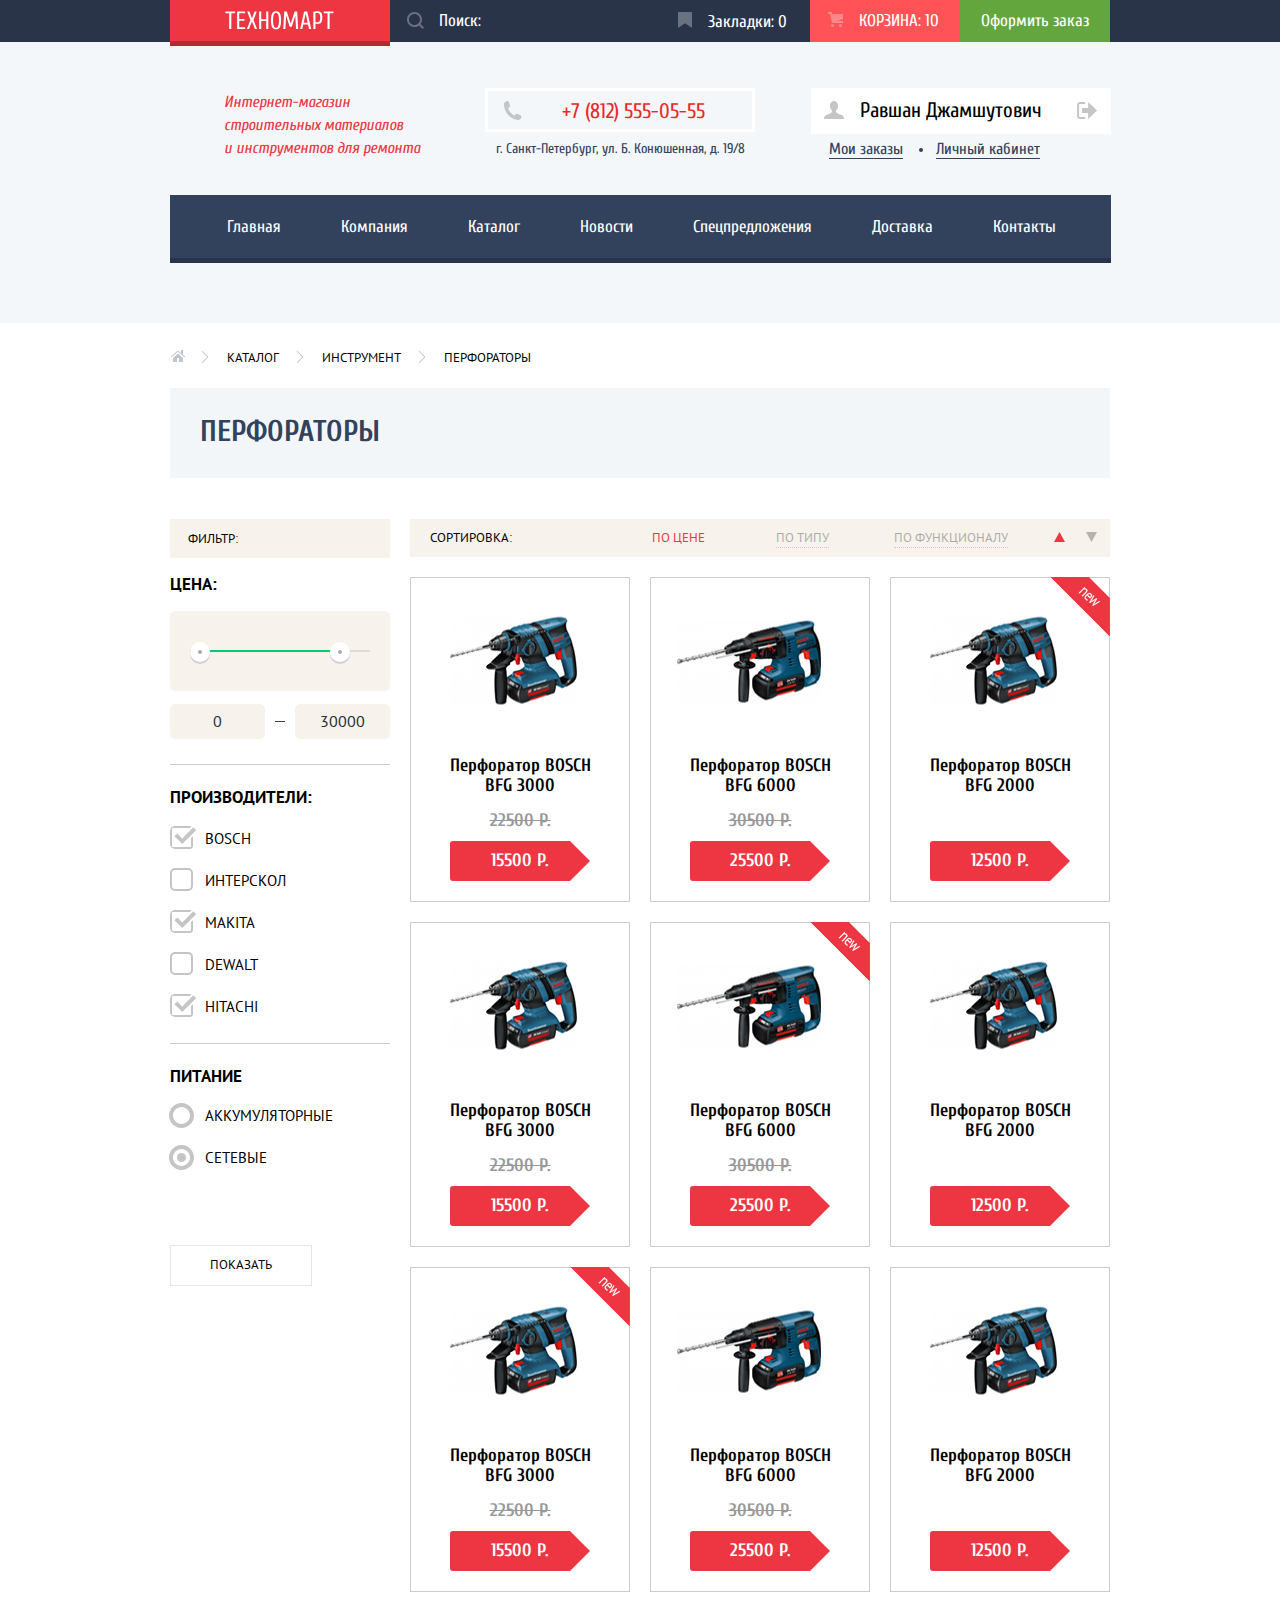
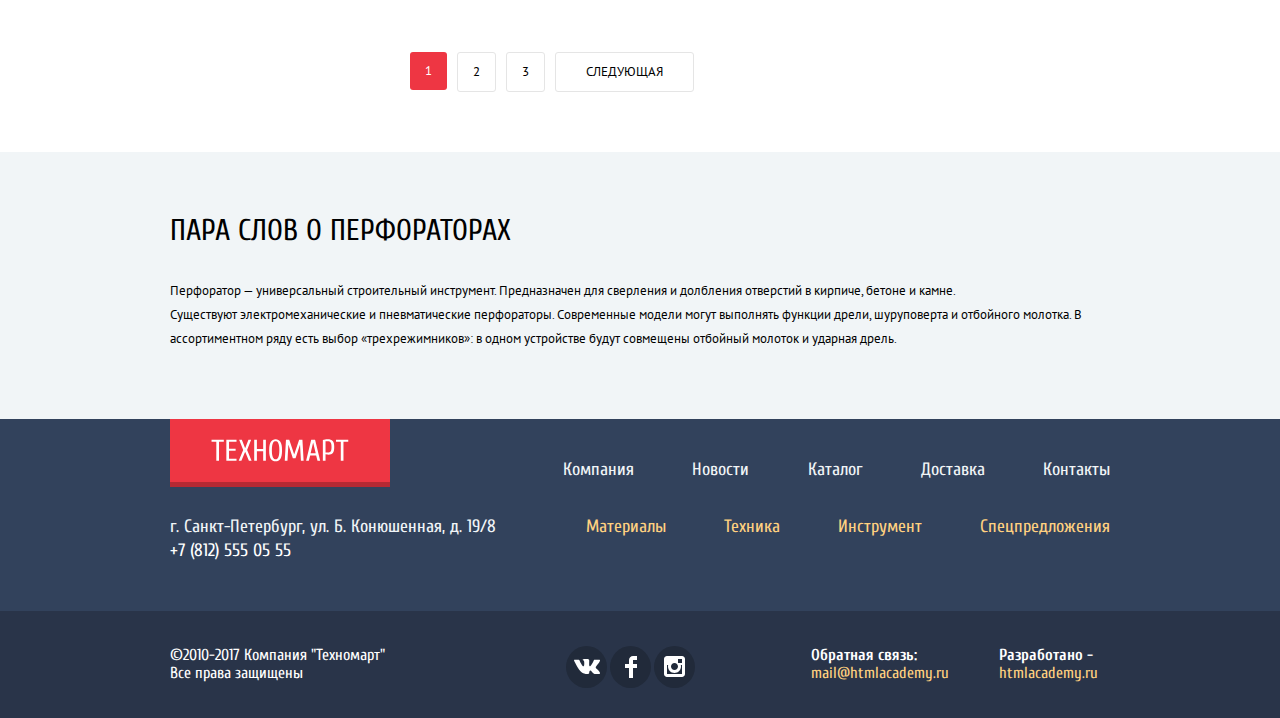
==== catalog.html @ a2e18165 "завершаем вёрстку личного проекта." ====
<!DOCTYPE html>
<html lang="ru">
    <head>
        <meta charset="utf-8">
		<link href="css/normalize.css" rel="stylesheet">
		<link href="https://fonts.googleapis.com/css?family=Cuprum:400,400i,700&display=swap&subset=cyrillic" rel="stylesheet">
		<link href="https://fonts.googleapis.com/css?family=PT+Sans:400,400i,700&display=swap&subset=cyrillic" rel="stylesheet">
		<link href="css/style.css" rel="stylesheet">
        <title>HTML Academy: Техномарт</title>
    </head>
    <body>
        <header class="header">
			<section class="menu-order-back">
			    <div class="menu-order container">
    			    <a href="index.html" class="header-logo">
 					    <img src="img/logo.svg" width="109" height="19" alt="Логотип магазина Техномарт">
				    </a>
                    <form action="/" method="post" class="search-form">
                        <input type="text" name="search-form" class="search-form-input" placeholder="Поиск:" aria-label="Кнопка поиска">
                        <!-- <button type="submit" name="submit-btn" class="header__search-form-button" aria-label="Кнопка поиска"></button> -->
                    </form>
                    <a class="menu-order-button menu-order-button-marks" href="#" title="Закладки">
                        <svg version="1.1" id="Layer_2" xmlns="http://www.w3.org/2000/svg" xmlns:xlink="http://www.w3.org/1999/xlink" x="0px" y="0px" width="14px" height="16px" viewBox="0 0 14 16" enable-background="new 0 0 14 16" xml:space="preserve">
                            <path fill="#ffffff" d="M14,15c0,0.55-0.368,0.741-0.818,0.426l-5.363-3.765c-0.45-0.315-1.187-0.315-1.637,0l-5.364,3.765,C0.368,15.741,0,15.55,0,15V1c0-0.55,0.45-1,1-1h12c0.55,0,1,0.45,1,1V15z"/>
                        </svg>
                        <span>Закладки: 0</span>
                    </a>
                    <a class="button full-cart-button" href="#" title="Корзина">
                        <svg version="1.1" id="Layer_1" xmlns="http://www.w3.org/2000/svg" xmlns:xlink="http://www.w3.org/1999/xlink" x="0px" y="0px" width="15px" height="15px" viewBox="0 0 15 15" enable-background="new 0 0 15 15" xml:space="preserve">
						    <g>
						        <circle fill="#ffffff" cx="4.5" cy="13.5" r="1.5"/>
						        <circle fill="#ffffff" cx="12.5" cy="13.5" r="1.5"/>
						        <polygon fill="#ffffff" points="15,2 4.07,2 3.648,0 0,0 0,2 2.031,2 4.016,11 15,11 15,9 9.441,9 15,6.951"/>
						    </g>
					    </svg>
                        <span>Корзина: 10</span>
                    </a>
                    <a class="make-order-button" href="#" title="Оформить заказ">Оформить заказ</a>
                </div>
			</section> 
	        <section class="top-back">
    	        <div class="container">
					<div class="contacts-account">
					    <h1 class="shop-name">Интернет-магазин<br> 
				        строительных материалов<br>
				        и инструментов для ремонта</h1>
		                <div class="header-contacts"> 
						    <div class="phone-back">
                                <svg version="1.1" id="Layer_1" xmlns="http://www.w3.org/2000/svg" xmlns:xlink="http://www.w3.org/1999/xlink" x="0px" width="19px" height="19px" viewBox="0 0 19 19" enable-background="new 0 0 19 19" xml:space="preserve">
								    <g id="UrwUhy_1_">
    									<g>
    										<path fill="#c5c5c5" d="M15.572,18.985c-0.312,0-0.629,0-0.941,0c-4.129-0.488-7.157-2.408-9.359-4.864 c-2.21-2.461-3.954-5.629-4.294-9.893c0-0.382,0-0.762,0-1.144C1.056,2.31,1.437,1.78,1.876,1.327	C2.425,0.766,3.25,0.044,4.002,0.019c0.554-0.018,1.5,0.38,1.879,0.899C6.21,1.364,6.385,2.257,6.537,2.921	c0.154,0.671,0.505,1.643,0.408,2.289C6.797,6.217,5.458,6.644,5.066,7.376c1.307,3.135,3.443,5.439,6.293,7.031 c0.715-0.392,1.346-1.572,2.332-1.595c0.359-0.009,0.818,0.178,1.184,0.286c0.402,0.121,0.75,0.275,1.104,0.408 c0.596,0.224,1.648,0.521,2.004,1.021c0.365,0.513,0.57,1.356,0.49,1.879C18.309,17.447,16.594,18.603,15.572,18.985z"/>
	                                    </g>
                                    </g>
                                </svg>
    		                    <p>+7 (812) 555-05-55</p>
							</div>
		                    <div class="address"> г. Санкт-Петербург, ул. Б. Конюшенная, д. 19/8</div>
		                </div>
                        <div class="user-navigation-catalog">
						    <div class="user-name" href="#"> 
							    <a class="account-icon" href="account.html">
								    <svg version="1.1" id="Layer_2" xmlns="http://www.w3.org/2000/svg" xmlns:xlink="http://www.w3.org/1999/xlink" x="0px" y="0px" width="20px" height="18px" viewBox="0 0 20 18" enable-background="new 0 0 20 18" xml:space="preserve">
                                        <path fill="#c5c5c5" d="M17.881,14.166c-2.144-0.735-4.256-1.666-5.207-2.39c-0.657-0.501-0.77-1.618-0.517-2.415 c1.118-0.903,1.864-2.477,1.864-4.278C14.021,2.276,12.221,0,10,0S5.979,2.276,5.979,5.083c0,1.801,0.746,3.374,1.863,4.277 c0.253,0.798,0.141,1.915-0.517,2.416c-0.95,0.724-3.063,1.654-5.207,2.39S0,18,0,18h20C20,18,20.025,14.901,17.881,14.166z"/>
                                    </svg>
							    </a>
                                <a href="account.html">Равшан Джамшутович</a>
							    <a class="logout-icon" href="logout.html">	
							        <svg version="1.1" id="Layer_1" xmlns="http://www.w3.org/2000/svg" xmlns:xlink="http://www.w3.org/1999/xlink" x="0px" y="0px" width="21px" height="17px" viewBox="0 0 21 17" enable-background="new 0 0 21 17" xml:space="preserve">
                                        <g>
	                                        <polygon fill="#c5c5c5" points="21,8.5 12.125,0 12.125,6 6.125,6 6.125,11 12.125,11 12.125,17 	"/>
	                                        <path fill="#c5c5c5" d="M3.106,13.952V3.048c0.018-0.376,0.171-1.057,1.01-1.057h5.027V0H4.116C1.938,0,1.112,1.81,1.087,3.027 v10.946C1.112,15.189,1.938,17,4.116,17h5.027v-1.99H4.116C3.277,15.01,3.124,14.327,3.106,13.952z"/>
                                        </g>
                                    </svg>
							    </a>
							</div>
							<ul class="user-info-list">
     		                    <li class="user-info-item"><a href="#">Мои заказы</a></li>
					            <li class="user-info-item"><a href="#">Личный кабинет</a></li>
							</ul>
		                </div>
					</div>
	                <nav>
	                    <div class="nav-menu container">
	                        <a href="main.html">Главная</a>
                            <a href="company.html">Компания</a>
                            <a href="catalog.html">Каталог</a>
                            <a href="news.html">Новости</a>
                            <a href="special-offers.html">Спецпредложения</a>
                            <a href="delivery.html">Доставка</a>
                            <a href="contacts.html">Контакты</a>		  
		                </div>
					</nav>
				</div>
			</section>
        </header>
	    <main>
		    <div class="container">
                <ul class="breadcrumbs">
				    <li class="breadcrumbs-item breadcrumbs-icon-home">
					    <a href="index.html">
						    <svg version="1.1" id="Layer_1" xmlns="http://www.w3.org/2000/svg" xmlns:xlink="http://www.w3.org/1999/xlink" x="0px" y="0px" width="15px" height="12px" viewBox="0 0 15 12" enable-background="new 0 0 15 12" xml:space="preserve">
                                <g>
	                                <polygon fill="#C1C6CE" points="3,8 3,12 7,12 7,8 9,8 9,12 13,12 13,8 8,3.516 	"/>
	                                <path fill="#C1C6CE" d="M14.831,6.365L13,4.751V0h-2v2.987L8.332,0.635c-0.02-0.017-0.043-0.023-0.064-0.037 c-0.026-0.018-0.052-0.035-0.08-0.047C8.156,0.539,8.125,0.533,8.093,0.527C8.062,0.521,8.032,0.515,8,0.515 c-0.031,0-0.061,0.006-0.092,0.012C7.875,0.533,7.845,0.539,7.813,0.552C7.785,0.563,7.76,0.581,7.733,0.598 c-0.021,0.014-0.045,0.02-0.064,0.037l-6.498,5.73C0.964,6.548,0.944,6.864,1.126,7.071C1.225,7.183,1.363,7.24,1.501,7.24 c0.118,0,0.236-0.041,0.331-0.125L8,1.677l6.169,5.438C14.265,7.199,14.383,7.24,14.5,7.24c0.139,0,0.276-0.058,0.375-0.169 C15.058,6.864,15.038,6.548,14.831,6.365z"/>
                                </g>
                            </svg>
						</a>
					</li>
                    <li class="breadcrumbs-item">
                        <a href="#">Каталог</a>
                    </li>
                    <li class="breadcrumbs-item">
                        <a href="#">Инструмент</a>
                    </li>
                    <li class="breadcrumbs-item breadcrumbs-item-current">
					    <a href="#">Перфораторы</a>
					</li>
                </ul>
    			<section class="catalog-category">
	    		    <h1>Перфораторы</h1>
		    	</section>
			    <section class="catalog"> 
			        <form class="filter-form" method="GET" action="https://echo.htmlacademy.ru/">
			            <p class="filter">Фильтр:</p>
                        <fieldset class="filter-item filter-item-price">
                            <legend>Цена:</legend>
                            <div class="range-filter">
                                <div class="range-controls">
                                    <div class="scale">
                                        <div class="bar" style="margin-left: 0%; width: 80%"></div>
                                    </div>
                                    <div class="toggle toggle-min"></div>
                                    <div class="toggle toggle-max"></div>
                                </div>
                                <ul class="price-controls">
                                    <li><input name="min-price" type="text" value="0"></li>
                                    <li><input name="max-price" type="text" value="30000"></li>
                                </ul>
                            </div>
                        </fieldset>      
                        <fieldset class="filter-item filter-item-brands">
                            <legend>Производители:</legend>
                            <ul>
                                <li class="filter-option filter-option-brands">
                                    <input class="visually-hidden filter-input filter-input-checkbox" type="checkbox" name="bosch" id="filter-bosch" checked>
                                    <label for="filter-bosch">Bosch</label>
                                </li>
                                <li class="filter-option filter-option-brands">
                                    <input class="visually-hidden filter-input filter-input-checkbox" type="checkbox" name="interskol" id="filter-interskol">
                                    <label for="filter-interskol">Интерскол</label>
                                </li>
                                <li class="filter-option filter-option-brands">
                                    <input class="visually-hidden filter-input filter-input-checkbox" type="checkbox" name="makita" id="filter-makita" checked>
                                    <label for="filter-makita">Makita</label>
                                </li>
                                <li class="filter-option filter-option-brands">
                                    <input class="visually-hidden filter-input filter-input-checkbox" type="checkbox" name="dewalt" id="filter-dewalt">
                                    <label for="filter-dewalt">Dewalt</label>
                                </li>
                                <li class="filter-option filter-option-brands">
                                    <input class="visually-hidden filter-input filter-input-checkbox" type="checkbox" name="hitachi" id="filter-hitachi" checked>
                                    <label for="filter-hitachi">Hitachi</label>
                                </li>
                            </ul>
                        </fieldset>
						<fieldset class="filter-item filter-item-power">
                            <legend>Питание</legend>
                            <ul>
                                <li class="filter-option filter-option-power">
                                    <input class="visually-hidden filter-input filter-input-radio" type="radio" name="power" value="battery" id="filter-battery">
                                    <label for="filter-battery">Аккумуляторные</label>
                                </li>
                                <li class="filter-option filter-option-power">
                                    <input class="visually-hidden filter-input filter-input-radio" type="radio" name="power" value="net" id="filter-net" checked>
                                    <label for="filter-net">Сетевые</label>
                                </li>
                            </ul>
                        </fieldset>
				        <button class="show-result" type="submit">Показать</button>
			        </form>
				    <div class="sorted-goods-pagination">
                        <div class="catalog-sort">
                            <h3 class="catalog-sort-title">Сортировка:</h3>
                            <a href="#" title="По цене" class="catalog-sort_js-button active">По цене</a>
                            <a href="#" title="По типу" class="catalog-sort_js-button">По типу</a>
                            <a href="#" title="По функционалу" class="catalog-sort_js-button">По функционалу</a>
                            <a href="/" title="По возрастанию" class="catalog-sort_js-button triangle-button active">
                                <svg xmlns="http://www.w3.org/2000/svg" width="11" height="10" viewBox="0 0 11 10">
                                    <path fill="#231F20" d="M5.5 0L0 10h11z" />
                                </svg>
                            </a>
                            <a href="/" title="По убыванию" class="catalog-sort_js-button triangle-button">
                                <svg xmlns="http://www.w3.org/2000/svg" width="11" height="10" viewBox="0 0 11 10">
                                    <path fill="#231F20" d="M5.5 10L0 0h11" />
                                </svg>
                            </a>
                        </div>
			            <div class="catalog-items">
			                <p class="visually-hidden">Перфораторы</p>
                            <div class="row">
                                <div class="catalog-item">
                                    <div class="actions">
                                        <a href="#" class="buy">Купить</a>
                                        <a href="#" class="bookmark">В закладки</a>
                                    </div>
                                    <div class="image"><img width="218" height="168" src="img/item1.png" alt="Перфоратор BOSCH BFG 3000"></div>
                                    <div class="title"><a href=#>Перфоратор BOSCH BFG 3000</a></div>
                                    <div class="discount">22500 Р.</div>
                                    <div class="price">15500 Р.</div>
                                </div>
					            <div class="catalog-item">
                                    <div class="actions">
                                        <a href="#" class="buy">Купить</a>
                                        <a href="#" class="bookmark">В закладки</a>
                                    </div>
                                    <div class="image"><img width="218" height="168" src="img/item.png" alt="Перфоратор BOSCH BFG 6000"></div>
                                    <div class="title"><a href=#>Перфоратор BOSCH BFG 6000</a></div>
                                    <div class="discount">30500 Р.</div>
                                    <div class="price">25500 Р.</div>
                                </div>
                                <div class="catalog-item">
                                    <span class="flag flag-new"></span>
                                    <div class="actions">
                                        <a href="#" class="buy">Купить</a>
                                        <a href="#" class="bookmark">В закладки</a>
										<span class="flag flag-new"></span>
                                    </div>
                                    <div class="image"><img width="218" height="168" src="img/item1.png" alt="Перфоратор BOSCH BFG 2000"></div>
                                    <div class="title"><a href=#>Перфоратор BOSCH BFG 2000</a></div>
                                    <div class="discount"></div>
                                    <div class="price">12500 Р.</div>
                                </div>
					        </div>
					        <div class="row">
    				            <div class="catalog-item">
                                    <div class="actions">
                                        <a href="#" class="buy">Купить</a>
                                        <a href="#" class="bookmark">В закладки</a>
                                    </div>
                                    <div class="image"><img width="218" height="168" src="img/item1.png" alt="Перфоратор BOSCH BFG 3000"></div>
                                    <div class="title"><a href=#>Перфоратор BOSCH BFG 3000</a></div>
                                    <div class="discount">22500 Р.</div>
                                    <div class="price">15500 Р.</div>
                                </div>
						        <div class="catalog-item">
    						        <span class="flag flag-new"></span>
                                    <div class="actions">
                                        <a href="#" class="buy">Купить</a>
                                        <a href="#" class="bookmark">В закладки</a>
										 <span class="flag flag-new"></span>
                                    </div>
									<div class="image"><img width="218" height="168" src="img/item.png" alt="Перфоратор BOSCH BFG 6000"></div>
                                    <div class="title"><a href=#>Перфоратор BOSCH BFG 6000</a></div>
                                    <div class="discount">30500 Р.</div>
                                    <div class="price">25500 Р.</div>
                                </div>
                                <div class="catalog-item">
                                    <div class="actions">
                                        <a href="#" class="buy">Купить</a>
                                        <a href="#" class="bookmark">В закладки</a>
                                    </div>
                                    <div class="image"><img width="218" height="168" src="img/item1.png" alt="Перфоратор BOSCH BFG 2000"></div>
                                    <div class="title"><a href=#>Перфоратор BOSCH BFG 2000</a></div>
                                    <div class="discount"></div>
                                    <div class="price">12500 Р.</div>
                                </div>
					        </div>
					        <div class="row">
                                <div class="catalog-item">
                                    <span class="flag flag-new"></span>
                                    <div class="actions">
                                        <a href="#" class="buy">Купить</a>
                                        <a href="#" class="bookmark">В закладки</a>
										<span class="flag flag-new"></span>
                                    </div>
                                    <div class="image"><img width="218" height="168" src="img/item1.png" alt="Перфоратор BOSCH BFG 3000"></div>
                                    <div class="title"><a href=#>Перфоратор BOSCH BFG 3000</a></div>
                                    <div class="discount">22500 Р.</div>
                                    <div class="price">15500 Р.</div>
                                </div>
                                <div class="catalog-item">
                                    <div class="actions">
                                       <a href="#" class="buy">Купить</a>
                                       <a href="#" class="bookmark">В закладки</a>
                                    </div>
                                    <div class="image"><img width="218" height="168" src="img/item.png" alt="Перфоратор BOSCH BFG 6000"></div>
                                    <div class="title"><a href=#>Перфоратор BOSCH BFG 6000</a></div>
                                    <div class="discount">30500 Р.</div>
                                    <div class="price">25500 Р.</div>
                                </div>
                                <div class="catalog-item">
                                    <div class="actions">
                                        <a href="#" class="buy">Купить</a>
                                        <a href="#" class="bookmark">В закладки</a>
                                    </div>
                                    <div class="image"><img width="218" height="168" src="img/item1.png" alt="Перфоратор BOSCH BFG 2000"></div>
                                    <div class="title"><a href=#>Перфоратор BOSCH BFG 2000</a></div>
                                    <div class="discount"></div>
                                    <div class="price">12500 Р.</div>
                                </div>
					        </div>
				        </div>
                        <ul class="pagination-list">
                            <li class="pagination-item active">
                                <a class="catalog-button">1</a>
                            </li>
                            <li class="pagination-item">
                                <a href="#" class="catalog-button">2</a>
                            </li>
                            <li class="pagination-item">
                                <a href="#" class="catalog-button">3</a>
                            </li>
                            <li class="pagination-item">
                                <a href="#" class="catalog-button">Следующая</a>
                            </li>
                        </ul>
					</div>
				</section>
		    </div>
			<section class="about-perforator">
			    <div class="container">
			        <h3>Пара слов о перфораторах</h3>
			        <p>Перфоратор — универсальный строительный инструмент. Предназначен для сверления и долбления отверстий в кирпиче, бетоне и камне.<br>
				    Существуют электромеханические и пневматические перфораторы. Современные модели могут выполнять функции дрели, шуруповерта и отбойного молотка. В<br>
				    ассортиментном ряду есть выбор «трехрежимников»: в одном устройстве будут совмещены отбойный молоток и ударная дрель.</p>
				</div>
			</section>
	    </main>
	    <footer>
	        <section class="footer-nav-back">
			    <div class="container">
	                <div class="footer-contacts">
  	  	                <a href="index.html" class="footer-logo-back">
	                        <img src="img/logo.svg" width="138" height="23" alt="Логотип магазина Техномарт">
		                </a>
		                <address class="footer-address">
		                    г. Санкт-Петербург, ул. Б. Конюшенная, д. 19/8<br>
						    <a href="tel:+78125550555">+7 (812) 555 05 55</a>
		                </address>
				    </div>
		            <div class="footer-navigation">
		                <ul class="footer-site-navigation">
                            <li><a href="#">Компания</a></li>
                            <li><a href="#">Новости</a></li>
                            <li><a href="#">Каталог</a></li>
                            <li><a href="#">Доставка</a></li>
                            <li><a href="#">Контакты</a></li>	
		                </ul>
		                <ul class="footer-catalog-navigation">
		                    <li><a href="#">Материалы</a></li>
                            <li><a href="#">Техника</a></li>
                            <li><a href="#">Инструмент</a></li>
                            <li><a href="#">Спецпредложения</a></li>
		                </ul>
				    </div>
				</div>
		    </section>
			<section class="footer-copyright-back">
			    <div class="container">
				    <div class="copyright">
			            <p class="footer-copyright">
				        ©2010-2017 Компания "Техномарт"<br>
					    Все права защищены
			            </p>
					    <div class="footer-social">
							<a href="https://vk.com/" aria-label="ВКонтакте">
								<svg class="vk" version="1.1" id="Layer_1" xmlns="http://www.w3.org/2000/svg" xmlns:xlink="http://www.w3.org/1999/xlink" x="0px" y="0px" width="26px" height="15px" viewBox="0 0 26 15" enable-background="new 0 0 26 15" xml:space="preserve">
                                    <path fill="#ffffff" d="M16.138,11.51c0.956-0.309,2.18,2.04,3.483,2.939c0.978,0.681,1.727,0.534,1.727,0.534l3.473-0.05 c0,0,1.815-0.112,0.957-1.554c-0.071-0.12-0.503-1.069-2.585-3.022c-2.177-2.043-1.882-1.712,0.739-5.244 c1.597-2.153,2.236-3.468,2.036-4.028c-0.192-0.539-1.365-0.399-1.365-0.399L20.69,0.713c-0.381,0.001-0.704,0.119-0.851,0.515	c-0.003,0.004-0.621,1.666-1.445,3.079c-1.741,2.989-2.436,3.148-2.724,2.961c-0.661-0.433-0.494-1.737-0.494-2.664	c0-2.897,0.432-4.105-0.846-4.417c-0.427-0.104-0.739-0.172-1.828-0.182c-1.392-0.021-2.574,0-3.244,0.329 c-0.445,0.223-0.786,0.712-0.579,0.74c0.26,0.035,0.843,0.16,1.155,0.586c0.401,0.552,0.389,1.789,0.389,1.789 s0.229,3.411-0.54,3.834c-0.528,0.29-1.25-0.302-2.803-3.016C6.087,2.879,5.488,1.345,5.488,1.345S5.372,1.06,5.162,0.904	C4.912,0.719,4.562,0.66,4.562,0.66L0.848,0.684c0,0-0.558,0.016-0.763,0.262C-0.097,1.164,0.07,1.614,0.07,1.614 s2.909,6.881,6.203,10.347c3.02,3.182,6.452,2.971,6.452,2.971h1.555c0,0,0.469-0.054,0.709-0.312 c0.224-0.24,0.214-0.691,0.214-0.691S15.172,11.82,16.138,11.51z"/>
                                </svg>
						    </a>
							<a href="https://facebook.com/" aria-label="Фейсбук">
							    <svg class="fb" version="1.1" id="Layer_2" xmlns="http://www.w3.org/2000/svg" xmlns:xlink="http://www.w3.org/1999/xlink" x="0px" y="0px" width="12px" height="22px" viewBox="0 0 12 22" enable-background="new 0 0 12 22" xml:space="preserve">
                                    <path fill="#ffffff" d="M12,4V0H8C5.791,0,4,1.791,4,4v4H0v4h4v10h4V12h4V8H8V4H12z"/>
                                </svg>
						    </a>
							<a href="https://instagram.com/" aria-label="Инстаграмм">
								<svg class="instagram" version="1.1" id="Layer_1" xmlns="http://www.w3.org/2000/svg" xmlns:xlink="http://www.w3.org/1999/xlink" x="0px" y="0px" width="21px" height="21px" viewBox="0 0 21 21" enable-background="new 0 0 21 21" xml:space="preserve">
                                    <path fill="#ffffff" d="M18,0H3C1.35,0,0,1.35,0,3v15c0,1.65,1.35,3,3,3h15c1.65,0,3-1.35,3-3V3C21,1.35,19.65,0,18,0z M10.5,7 c1.93,0,3.5,1.57,3.5,3.5S12.43,14,10.5,14S7,12.43,7,10.5S8.57,7,10.5,7z M18,18H3V9h1.181C4.067,9.482,4,9.983,4,10.5 c0,3.59,2.91,6.5,6.5,6.5s6.5-2.91,6.5-6.5c0-0.517-0.066-1.018-0.181-1.5H18V18z M18,7h-4V3h4V7z"/>
                                </svg>
						    </a>			
                        </div>
				        <div class="footer-other-contacts">
						    <div class="footer-email">
                                <b>Обратная связь:</b> 
                                <a class="footer-copyright-contacts" href="https://htmlacademy.ru">mail@htmlacademy.ru</a>
                            </div>                
				            <div class="footer-site">
                                <b>Разработано -</b> 
                                <a class="footer-copyright-contacts" href="https://htmlacademy.ru">htmlacademy.ru</a>
                            </div>
						</div>
					</div>
			    </div>
			</section>
		</footer>
        <section class="modal modal-cart">
			    <div class="form-container">
				    <h3>Товар добавлен в корзину!</h3>
				</div>
				<div class="form-button-cart-background">
			        <div class="form-container"> 
					    <ul class="buttons">
				            <li class="button form-button-cart"><a href="#">Оформить заказ</a></li>
						    <li class="form-button-continue"><a href="#">Продолжить покупки</a></li>
						</ul>
				 	</div>   
				</div>
                <button class="modal-close" type="button">Закрыть</button>
		</section>	
		<script src="js/modal-cart.js"></script>
	</body>
</html>
---- css/style.css ----
/*общие стили*/

/**{
	outline: 1px solid red;
}*/


html,
body {
  font-family: Cuprum, "Arial", sans-serif;
  color: #000000;
  background-color: #ffffff;
  min-width: 1200px;
  margin: 0;
}

a {
  color: #ffffff;
  text-decoration: none;
  list-style: none;
  border: none;
}
.delivery-company,
.footer-site-navigation,
.footer-catalog-navigation,
.order-account,
.pagination-list {
  list-style: none;
}

.perforators,
.garantee,
.credit,
.added-to-basket,
.message {
	display: none;
}

.button {
	font-size: 14px;
	text-transform: uppercase;
	color: #ffffff;
	background-color: #ff5357;
	border: none;
	border-radius: 3px;
}

.button:hover,
.button:focus,
.header-logo:hover,
.header-logo:focus {
	background-color: #ca2c37;
	border: none;
}

.button:active,
.header-logo:active {
	background-color: #ba2732;
	border: none;
}

.container {  
  width: 940px;
  margin: 0 auto; 
  padding: 0 0;
/*  background-color: rgba(256, 256, 0, 0.2);*/
}

.visually-hidden {
  position: absolute;
  width: 1px;
  height: 1px;
  margin: -1px;
  border: 0;
  padding: 0;
  clip: rect(0 0 0 0);
  overflow: hidden;
}

p,
h2,
h3,
ul,
a {
	margin: 0;
	padding: 0;
}



/*ХЕДЕР*/

/*логитип, поиск, закладки, корзина, сдалать заказ*/

.menu-order-back {
  color: #ffffff;
  background-color: #293449;
}

.menu-order {
  display: flex;
  flex-direction: row;
  align-items: center;
  justify-content: space-between;
  height: 42px;
}

/*логотип*/
.header-logo {
	position: relative;
	background-color: #ee3643;
	box-shadow: inset 0px -5px 0 0 rgba(0, 0, 0, 0.24);
	padding-top: 15px;
    padding-bottom: 12px;
    padding-left: 55px;
    padding-right: 56px;
}

/*поиск*/
.search-form {
    overflow: hidden;
}

.search-form-input {
	font-family: Cuprum, "Arial", sans-serif;
	font-size: 17px;
    color: #ffffff;
	background-color: transparent;
    background-image: url("../img/icon-search-darkgrey.svg");
    background-repeat: no-repeat;
    background-position: 17px 12px;
	border: none;
    outline: none;
	width: 221px;
	padding-top: 11px;
    padding-bottom: 11px;
    padding-left: 49px;
}

.search-form-input::-webkit-input-placeholder {
    color: #ffffff;
}

.search-form-input::-moz-placeholder {
    color: #ffffff;
}

.search-form-input:-ms-input-placeholder {
   color: #ffffff;
}

.search-form-button {
    display: none;
}

.search-form-input:hover {
    background-color: #212a3a;
    background-image: url("../img/icon-search-white.svg");
    background-repeat: no-repeat;
    background-position: 17px 12px;
}

.search-form-input:focus {
    color: #000000;
    background-color: #ffffff;
	background-image: url("../img/icon-search-red.svg");
    background-repeat: no-repeat;
    background-position: 17px 12px;
}

/*ссылки закладки, корзина*/

.menu-order-button,
.full-cart-button,
.make-order-button {
    font-size: 17px;
	line-height: 18px;
    color: #ffffff;
    text-align: left;
	min-width: 150px;
	padding-top: 11px;
	padding-bottom: 12px;
}


.menu-order-button a {
	position: absolute;
}

.menu-order-button:hover,
.menu-order-button:focus {
    background-color: #212a3a;
    outline: none;
}

.menu-order-button:active {
    color: rgba(255, 255, 255, 0.6);
	background-color: #161d29;
}

.menu-order-button-marks {
	padding-top: 11px;
	padding-bottom: 11px;
}

.full-cart-button {
	border-radius: 0;
}

.full-cart-button:active {
	 color: rgba(255, 255, 255, 0.6)
}

.menu-order-button svg,
.full-cart-button svg {
	opacity: 0.3;
	position: relative;
	top: 1px;
	padding-left: 18px;
	padding-right: 12px;
}

.menu-order-button:hover svg,
.menu-order-button:focus svg,
.full-cart-button:hover svg,
.full-cart-button:focus svg {
    opacity: 1;
}

.menu-order-button:active svg,
.full-cart-button:active svg {
    opacity: 0.5;
}

/*ссылка сделать заказ*/

.make-order-button {
   text-align: center;
   background-color: #63a63e;
   width: 150px;
   padding-top: 12px;
   padding-bottom: 12px;
}

.make-order-button:hover,
.make-order-button:focus {
    background-color: #5fbb2d;
}

.make-order-button:active {
    color: rgba(255, 255, 255, 0.5);
	background-color: #518534;
}

/*навигация сайта, имя магазина, адрес и телефон, вход и регистрация*/

.top-back {
	background-color: #f4f7f9;
}

.contacts-account {
  display: flex;
  flex-direction: row;
  justify-content: space-between;
  margin-bottom: 34px;
}

/*название магазина*/

.shop-name {
  font-size: 16px;
  font-weight: normal;
  font-style: italic;
  line-height: 23px;
  color: #ee3643; 
  min-width: 196px;
  margin-top: 49px;
  margin-bottom: 0;
  margin-left: 54px;
  margin-right: 9px;
}

/*номер телефона и адрес магазина*/

.header-contacts {
  text-align: center;
  width: 270px;
  margin-top: 46px;
  padding-left: 0px;
}

.phone-back {
  display: flex;
  flex-direction: row;
  font-size: 21px;
  color: #e9292a;
  border: solid 3px #ffffff;
  padding-top: 8px;
  padding-bottom: 6px;
}

.phone-back span {
	position: absolute;
}

.phone-back svg {
  position: relative;
  color: #B7BFC8;
  top: 2px;
  padding-left: 15px;
  padding-right: 40px;
}

.address {
  font-size: 14px;
  line-height: 24px;
  color: #32425c;
  text-align: center;
  padding-top: 5px;
}

/*ссылки вход и регистрация на главной странице, имя пользователя на странице каталога*/

.user-navigation {
  display: flex;
  flex-direction: row;	
  justify-content: space-between;
  width: 281px;
  margin-top: 46px; 
}

.user-navigation-catalog {
  display: flex;
  flex-direction: column;
  justify-content: space-between;
  width: 299px;  
  height: 70px;
  margin-top: 46px;
}

.sign-in-button,
.sign-up-button {
    font-size: 21px;
    color: #000000;
    background-color: #ffffff;
	text-align: left;
	height: 32px;
	padding-top: 10px;
	padding-bottom: 0px;
}

.sign-in-button {
	width: 121px;
    margin-right: 10px;
}

.sign-in-button span {
	position: absolute;
}

.sign-in-button svg {
	position: relative;
	top: 1px;
	color: #c5c5c5;
    padding-left: 14px;
	padding-right: 12px;
}

.sign-up-button {
	text-align: center;
	min-width: 150px;
}

.user-name {
	font-size: 21px;
	color: #000000;
	background-color: #ffffff;
	text-align: left;
	width: 300px;
	padding-top: 10px;
	padding-bottom: 12px;
}

.user-name a {
	color: #000000;
}

.sign-in-button svg,
.sign-up-button svg,
.user-name svg,
.phone svg {
    fill: #c5c5c5
}

.user-name svg {
	position: relative;
	top: 2px;
}


.sign-in-button:hover,
.sign-up-button:hover,
.sign-in-button:focus,
.sign-up-button:focus {
    color: #ee3643;
    outline: none;
}

.sign-in-button:hover polygon,
.sign-in-button:focus polygon,
.sign-in-button:hover path,
.sign-in-button:focus path,
.account-icon:hover path,
.account-icon:focus path,
.logout-icon:hover path,
.logout-icon:focus path,
.logout-icon:hover polygon,
.logout-icon:focus polygon {
    fill: #32425C;
	opacity: 1;
}

.sign-in-button:active,
.sign-up-button:active,
.user-name:active {
    color: rgba(0, 0, 0, 0.3);
    outline: none;
}

.sign-in-button:active svg,
.user-name:active svg {
    fill: #c5c5c5;	
	opacity: 0.3;
}

.account-icon {
	padding-left: 13px;
	padding-right: 11px;
}

.logout-icon {
	padding-left: 29px;
}

/*ссылки мои заказы и личный кабинет на странице каталога*/
.user-info-list {
    position: relative;
    display: flex;
    list-style: none;
}

.user-info-item {
    margin-top: 5px;
    margin-bottom: 0;
    margin-left: 18px;
    margin-right: 15px;
}

.user-info-item:not(:last-child)::after {
    content: "";
    position: absolute;
    top: 13px;
    left: 108px;
    width: 4px;
    height: 4px;
    background-color: #32425c;
    border-radius: 50%;
}

.user-info-item a {
    font-size: 16px;
    line-height: 18px;
    color: #32425c;
    text-decoration: none;
    background-color: transparent;
	border-bottom: 1px #32425c solid;
}

.user-info-item a:hover,
.user-info-item a:focus {
    color: #ee3643;
    outline: none;
	border-bottom: 1px #ee3643 solid;
}

.user-info-item a:active {
    color: rgba(50, 66, 92, 0.3);
	border-bottom: 1px rgba(50, 66, 92, 0.3) solid;
}

/*главкая навигация*/

.nav-menu {
  display: flex;
  flex-direction: row;
  width: 940px;
  margin-left: 0px;
  padding-bottom: 60px;
}

.nav-menu a {
  font-size: 17px;
  background-color: #32425c;
  box-shadow: inset 0px -5px 0 0 #293449;
  margin-left: 0;
  margin-right: 0;
  padding-top: 22px;
  padding-bottom: 26px;
  padding-left: 30px;
  padding-right: 30px;
}
.nav-menu a:first-child {
padding-left: 57px;
}	
.nav-menu a:last-child {
padding-right: 55px;
}	
.nav-menu a:hover,
.nav-menu a:focus {
  background-color: #293449;
}
.nav-menu a:active {
  color: rgba(255, 255, 255, 0.5);
  background-color: #1d2739;
  box-shadow: none;
}

/*ФУТЕР*/

.footer-nav-back .container,
.footer-copyright {
  display: flex;
  flex-direction: row;
  justify-content: space-between;
}

/*логотип, телефон, адрес, навигация по сайту (компания, новости...), навигация по каталогу*/

.footer-nav-back {
	font-size: 18px;
	background-color: #32425c;
	padding-bottom: 48px;
}

.footer-contacts {
	min-width: 322px;
}

.footer-logo-back img {
  background-color: #ee3643;
  box-shadow: inset 0px -5px 0 0 rgba(0, 0, 0, 0.24);
  padding-top: 20px;
  padding-bottom: 25px;
  padding-left: 41px;
  padding-right: 41px;
} 

.footer-address {
	font-style: normal;
	line-height: 24px;
	color: #f1f5f7;
	padding-top: 22px;
}

.footer-navigation {
  display: flex;
  flex-direction: column;
  justify-content: space-between;
  width: 547px;
  margin-top: 41px;
}

.footer-site-navigation {
  display: flex;
  flex-direction: row;
  justify-content: space-between;
}

.footer-site-navigation a {
	color: #f1f5f7;
}
.footer-site-navigation a:hover,
.footer-site-navigation a:focus {
  text-decoration: underline;
}
.footer-site-navigation a:active {
  text-decoration: none;
  color: rgba(241, 245, 247, 0.5);
}

.footer-catalog-navigation {
  display: flex;
  flex-direction: row;
  justify-content: space-between;
  margin-bottom: 25px;
  margin-left: 23px;
}
 
.footer-catalog-navigation a {
  color: #ffd180;
  background-color: #32425c;
}
.footer-catalog-navigation a:hover,
.footer-catalog-navigation a:focus {
  text-decoration: underline;
}
.footer-catalog-navigation a:active {
  color: rgba(255, 209, 128, 0.5);
  text-decoration: none
}

/*Копирайт, социальные сети, обратная связь, разработано*/

.footer-copyright-back {
	font-size: 16px;
	color: #ffffff;
	background-color: #293449;
	padding-top: 35px;
	padding-bottom: 30px;
}

.copyright {
  display: flex;
  flex-direction: row;
  justify-content: space-between;
  line-height: 18px; 
}

.footer-copyright {
	line-height: 18px;
	width: 228px;
	margin-right: 54px;
}

.footer-social {
	display: flex;
	flex-direction: row;
	width: 132px;
}

.footer-social a {
	display: inline-block;
	opacity: 1;
	border-radius: 50%;
	width: 42px;
	height: 42px;
	margin-right: 3px;
	background-color: #212a3a;
}

.footer-social a:hover,
.footer-social a:focus,
.footer-social a:active {
	background-color: #ee3643;
}

.footer-social .vk {
    opacity: 1;
	padding-top: 13px;
	padding-bottom: 14px;
	padding-left: 8px;
}

.footer-social .fb {
	opacity: 1;
    padding-top: 10px;
	padding-bottom: 10px;
	padding-left: 15px;
}

.footer-social .instagram {
	opacity: 1;
    padding-top: 10px;
	padding-bottom: 11px;
	padding-left: 10px;
}



.footer-copyright-contacts {
  color: #ffd180;
  font-size: 16px;
  line-height: 18px; 
}

.footer-copyright-contacts:hover,
.footer-copyright-contacts:focus {
  text-decoration: underline;
}

.footer-copyright-contacts:active {
  color: #ee3643;
  text-decoration: none;
}

.footer-other-contacts {
	display: flex;
	flex-direction: row;
	justify-content: space-between;
	line-height: 18px;
	width: 284px;
	margin-right: 15px;
}

.footer-email {
	display: flex;
	flex-direction: column;
	line-height: 18px;
	width: 135px;
}

.footer-site {
	display: flex;
	flex-direction: column;
	line-height: 18px;
	width: 96px;
	padding-left: 10px;
}

/*MAIN*/

/*Категории и слайды*/

.all-categories {
	margin-top: 59px;
}

/*категории*/

.materials-tools-technics {
  display: flex;
  flex-direction: row;
  justify-content: space-between;
  position: relative;
  margin-bottom: 20px;
}

.materials-tools-technics li:last-child {
   margin-right: 0px;	
}

.delivery-discounts-slider {
  display: flex; 
  flex-direction: row; 
  justify-content: space-between;  
}

.discounts-delivery {
  display: flex;
  flex-direction: column;
  justify-content: space-between;
  height: 266px;
}

.category-item {
	display: inline-block;
	width: 300px;
	height: 123px;
	position: relative;
}

.category-item-text {
  font-size: 24px;
  font-weight: bold; 
  line-height: 30px;
  color: #ffffff;
  padding-top: 20px; 
  padding-left: 23px;
}

.category-item-button {
  font-size: 14px;
  line-height: 18px;
  text-transform: uppercase;
  text-align: center;
  color: #ffffff;
  background-color: rgba(0, 0, 0, 0.1); 
  width: 135px;
  margin-top: 13px;
  margin-bottom: 19px;
  padding-top: 12px;
  padding-bottom: 14px;
}

.category-item-button:focus,
.category-item-button:hover {
  background-color: rgba(0, 0, 0, 0.2); 
}
.category-item-button:active {
  background-color: rgba(0, 0, 0, 0.3); 	
}

.category-item .flag-new::after {
  content: "";
  position: absolute;
  top: 0;
  right: 0;
  z-index: 1;
  width: 60px;
  height: 59px;
  background-image: url('../img/new-flag.png');
  background-repeat: no-repeat;
}

.category-item-materials {
  background-color: #ffbf47;
  background-image: url('../img/icon-1.svg');
  background-repeat:  no-repeat;
  background-size: 44px 65px;
  background-position: 213px 31px;
}

.category-item-tools {
  background-color: #3bbce3;
  background-image: url('../img/icon-2.svg');
  background-repeat:  no-repeat;
  background-size: 75px 61px;
  background-position: 197px 33px;
}

.category-item-technics {
  background-color: #dc91d8;
  background-image: url('../img/icon-3.svg');
  background-repeat:  no-repeat;
  background-size: 78px 62px;
  background-position: 191px 31px;
}

.category-item-discounts {
  background-color: #8ed78f;
  background-image: url('../img/icon-4.svg');
  background-repeat:  no-repeat;
  background-size: 59px 72px;
  background-position: 196px 26px;
}

.category-item-delivery {
  background-color: #ffc047;
  background-image: url('../img/icon-5.svg');
  background-repeat:  no-repeat;
  background-size: 78px 63px;
  background-position: 191px 32px;
}

/*слайды*/

.slides {
	display: inline-block;
	position: relative;
    padding-left: 0px;
	margin-right: 20px;
	display: none;
}

.slides .name {
	font-size: 36px;
	text-transform: uppercase;
    color: #ffffff;
	background: transparent;
    position: absolute;
    top: 22px;
    left: 24px;
}

.slides .comment {
	font-size: 18px;
	line-height: 24px;
    color: #ffffff;
	background: transparent;
    position: absolute;
    top: 63px;
    left: 25px;
}

.slides a {
  font-size: 14px;
  line-height: 18px;  
  text-transform: uppercase;  
  color: white;
  background-color: #ee3643;
  padding-top: 9px;
  padding-bottom: 9px;
  padding-left: 49px;
  padding-right: 45px;	
  position: absolute;
  top: 206px;
  left: 25px;
}

.perfotators div {
	display: none;
}

.slider {
  position: relative;
  color: #ffffff;
}

.slider-controls-rounds {
  position: absolute;
  left: 50%;
  bottom: 40px;
  z-index: 20;
  
  width: 160px;
  height: 10px;

  text-align: center;
  font-size: 0;
  transform: translateX(-50%);
}

.slider-controls-round {  
  display: inline-block;
  width: 8px;
  height: 8px;
  background-color: #ee3643;
  border: 2px solid #ffffff;
  border-radius: 50%;
  cursor: pointer; 
  margin-right: 10px;
}

.slider-controls-round:active,
#product-1:checked~.slider-controls-rounds .slider-controls-round--1,
#product-2:checked~.slider-controls-rounds .slider-controls-round--2 {
	color: #ffffff;
}
  
.slider-controls-left {
  position: absolute;
  top: 114px;
  left: 24px;
  z-index: 20;
  font-size: 0;
}

.slider-controls-right {
  position: absolute;
  top: 114px;
  right: 40px;
  z-index: 20;
  font-size: 0;
}

#product-1:checked ~ .slider-controls-round label[for='slide-1'], 
#product-2:checked ~ .slider-controls-round label[for='slide-2'] { 
background-color: #ffffff; 
}

#product-1:checked ~ .slider-list .slider-item:nth-child(1) {
  display: block;
}

#product-2:checked ~ .slider-list .slider-item:nth-child(2) {
  display: block;
}

#product-1:checked ~ .site-wrapper #slide1,
#product-2:checked ~ .site-wrapper #slide2 {
  display: block;
}

/*Популярные товары и производители*/

.popular-goods-back {
	margin-top: 53px;
}
.popular-item {
	display: flex;
    justify-content: space-between;
    align-items: center;
    background-color: #f9f5f0;
	margin-bottom: 21px;  
	padding-left: 30px;
    padding-right: 24px;
}

.popular-item-title {
    font-size: 30px;
    font-weight: normal;
	text-transform: uppercase;
	color: #32425c;
}

.popular-item-button {
	font-size: 14px;
	line-height: 18px;
	text-align: center;
	width: 253px;
	margin-top: 25px;
    margin-bottom: 26px;
	padding-top: 10px;
	padding-bottom: 10px;

}

/*популярные производители*/

.brands {
  display: flex;
  justify-content: space-between;
  flex-wrap: wrap;
}

.brand {
  display: inline-block;
  text-align: center;
  background-color: #ffffff;
  border: solid 1px #e5e5e5;
  min-width: 220px;
  min-height: 145px;
  margin-top: 0px;
}

.brand:nth-child(5),
.brand:nth-child(6),
.brand:nth-child(7),
.brand:nth-child(8) {
  margin-top: 20px;
}

.brand:nth-child(4n) {
	margin-right: 0;
}

.brand:before {
    display: inline-block;
    height: 100%;
    vertical-align: middle;
    content: "";
}

.brand img {
    display: inline-block;
    vertical-align: middle;
}

.brand:hover,
.brand:focus {
  box-shadow: 0px 10px 25px 0 rgba(41, 52, 73, 0.5);
}

.brand:active {
  opacity: 0.3;
  box-shadow: 0px 4px 10px 0 rgba(41, 52, 73, 0.5);
}

/*Сервисы*/
.service-back {
    background-color: #f4f7f9;
    margin-top: 85px;
	padding-top: 63px;
}

.service-title {
    font-size: 30px;
    font-weight: normal;
	text-transform: uppercase;
}

.service-description {
    font-family: "PT Sans", Arial, sans-serif;
    font-size: 13px;
    line-height: 24px;
    color: #000000;
	width: 398px;
	padding-top: 35px;
}

.service-slider {
	position: relative;
    display: flex;
    margin-top: 69px;
	margin-right: 0;
}

.service-label {
    display: block;
    font-size: 21px;
    font-weight: bold;
	line-height: 30px;
    color: #ffffff;
    background-color: #32425c;
    box-shadow: 0px 1px 0 0 #293449, inset 0px 1px 0 0 #405069;
    min-width: 208px;
    padding-top: 18px;
    padding-bottom: 18px;
	padding-left: 22px;
}

.service-label:hover,
.service-label:focus {
    background-color: #293449;
    outline: none;
}

.service-label:active,
#delivery-slide:checked~.service-buttons .delivery-label,
#guarantee-slide:checked~.service-buttons .guarantee-label,
#loan-slide:checked~.service-buttons .loan-label {
    color: #32425c;
	background-color: #ffffff;
    box-shadow: 0px 1px 0 0 #ffffff, inset 0.6px 0.8px 0 0 #ffffff;
}

.service-shadow {
    position: absolute;
    top: -40px;
    left: 220px;
    width: 10px;
    height: 280px;
    background-image: url("../img/shadow.png");
    background-repeat: no-repeat;
}

.service-back input {
    display: none;
}

.service-list {
    list-style: none;
	position: relative;
}

.service-slide {
	position: absolute;
    display: none;
	background: transparent;
    width: 630px;
	height: 282px;
	margin-left: 80px;
	padding-right: 0;
}

.service-slide h3 {
    font-family: "PT Sans", Arial, sans-serif;
    font-size: 36px;
    line-height: 37px;
    font-weight: normal;
	text-transform: uppercase;
    color: #32425c;
    margin-bottom: 34px;
}

.service-slide p {
	position: absolute;
    font-family: "PT Sans", Arial, sans-serif;
	font-size: 13px;
    line-height: 24px;
    color: #000000;
	margin-bottom: 0px;
	margin-right: 0px;
}

.service-slide:nth-of-type(1) p {
    width: 275px;
}

.service-slide:nth-of-type(2) p {
    width: 380px;
}

.service-slide:nth-of-type(3) p {
    margin-bottom: 31px;
}

.service-slide-delivery {
	position: relative;
	background-image: url('../img/delivery.png');
	background-size: 468px 261px;
	background-position: 161px 21px;
	background-repeat: no-repeat;
}

.service-slide-guarantee {
	position: relative;
	background-image: url('../img/guarantee.png');
	background-size: 389px 283px;
	background-position: 240px 0;
	background-repeat: no-repeat;
}

.service-slide-credit {
	position: relative;
	background-image: url('../img/credit.png');
	background-size: 465px 285px;
	background-position: 158px 0;
	background-repeat: no-repeat;
}

.service-slide-credit a {
	position: absolute;
	font-size: 14px;
    background-color: #ff5357;
    margin-top: 80px;
	padding-top: 14px;
	padding-bottom: 14px;
	padding-right: 44px;
	padding-left: 44px;
}
.service-label:active,
#delivery-slide:checked~.service-list .service-slide:nth-of-type(1),
#guarantee-slide:checked~.service-list .service-slide:nth-of-type(2),
#loan-slide:checked~.service-list .service-slide:nth-of-type(3) {
    display: block;
}

/*о компинии, о доставке*/

.about-company-contacts {
  display: flex;
  flex-direction: row;
  justify-content: space-between;
  margin-top: 82px;
  margin-bottom: 86px;
}

.description-company {
  width: 519px;
}

.our-office {
  display: flex;
  flex-direction: column;
}

.description-company h2,
.our-office h2 {
	font-size: 30px;
	text-transform: uppercase;
}

.description-company p {
    font-family: "PT Sans", Arial, sans-serif;
	font-size: 13px;
    line-height: 24px;
	margin-top: 32px;
	margin-bottom: 24px;
}

.delivery-company {
	display: inline;
	margin-left: 0;
	padding-left: 0px;
}

.delivery-company-item {
  font-size: 18px;
  line-height: 20px;
  width: 228px;
  height: 16px;
  margin-bottom: 0;
  padding-bottom: 22px;
}

.delivery-company-item:last-child {
  	margin-bottom: 52px;
	padding-bottom: 0px;
}

.delivery-company-item svg {
	width: 25px;
	height: 16px;
	opacity: 1;
}

.our-office p {
    font-family: "PT Sans", Arial, sans-serif;
	font-size: 13px;
    line-height: 24px;
	margin-top: 30px;
	margin-bottom: 38px;
}

.write-us-button,
.about-company-button {
  font-size: 14px;
  line-height: 18px;
  margin-top: 37px;
  padding-top: 14px;
  padding-bottom: 12px;
  padding-left: 63px;
  padding-right: 59px;
}

 
/*СТРАНИЦА КАТАЛОГА*/

/*навигация по каталогу*/

.breadcrumbs {
    display: flex;
    list-style: none;
    padding-top: 25px;
}

.breadcrumbs-item:not(:last-child)::after {
    content: "";
    display: inline-block;
    vertical-align: middle;
    width: 9px;
    height: 12px;
    margin-bottom: 5px;
    margin-left: 13px;
    margin-right: 17px;
	margin-top: 3px;
    background-image: url("../img/icon-right-small.svg");
}

.breadcrumbs-item a {
    font-family: "PT Sans", Arial, sans-serif;
    font-size: 13px;
    line-height: 18px;
    color: #000000;
    text-transform: uppercase;
}

.breadcrumbs-icon-home:hover polygon,
.breadcrumbs-icon-home:focus polygon,
.breadcrumbs-icon-home:hover path,
.breadcrumbs-icon-home:focus path {
    fill: #32425C;
}

.breadcrumbs-icon-home:active polygon,
.breadcrumbs-icon-home:active path {
    fill: #C1C6CE;
}

/*название категории*/

.catalog-category h1 {
	font-size: 30px;
	text-transform: uppercase;
	color: #32425c;
	background-color: #f2f6f8;
	text-align: left;
	padding-top: 27px;
	padding-bottom: 29px;
	padding-left: 30px;	 
}

/*Каталог*/
.catalog {
  display: flex;
  flex-direction: row;
  justify-content: space-between;
  
}

.filter-form {
  font-family: "PT Sans", Arial, sans-serif;
  width: 220px;
 margin-top: 21px;
}

.sorted-goods-pagination {
	width: 700px;
	margin-top: 21px;
}

.filter {
  font-family: "PT Sans", Arial, sans-serif;
  font-size: 13px;
  line-height: 18px;
  text-transform: uppercase;
  color: #000000;
  background-color: #f7f3ec;
  padding-top: 11px;
  padding-bottom: 10px;
  padding-left: 18px;
}

.filter-form ul {
	list-style: none;
}

 .filter-form fieldset {
  border: none;
}

.filter-item {
  margin: 0;
  padding: 0;
}

.filter-item legend {
  font-size: 17px;
  font-weight: 700;
  line-height: 30px;
  text-transform: uppercase;
}

/*фильтр цены*/

.filter-item-price {
  margin-top: 11px;
}

.filter-item-price legend {
	margin-bottom: 12px
} 

.filter-item-price input {
	border: none;
	background-color: #f7f3ec;
}

.range-controls {
  position: relative;
  height: 41px;
  background-color: #f7f3ec;
  border-radius: 5px;
  margin-bottom: 13px;
  padding-top: 39px;
  padding-left: 20px;
  padding-right: 20px;
}

.range-controls .scale {
  background: #d7dcde;
  height: 2px;
}

.range-controls .bar {
  background: #00ca74;
  height: 2px;
}

.range-controls .toggle {
  position: absolute;
  background-color: #ababab;
  border: 8px solid #ffffff;
  box-shadow: 0 2px 1px 0 #cfcfcf;
  border-radius: 50%;
  top: 31px;
  left: 0;
  width: 4px;
  height: 4px;
  padding: 0;
  cursor: pointer;
}

.range-controls .toggle-min {
  left: 20px;
}

.range-controls .toggle-max {
  left: 160px;
}

.price-controls {
  display: flex;
  flex-direction: row;
  justify-content: space-between;
  font-size: 0;
  border-bottom: 1px #cccccc solid;
  width: 220px;
  padding-bottom: 25px;
}

.price-controls li {
  font-size: 17px;
  line-height: 18px;
  text-transform: uppercase;
  width: 95px;
  margin-right: 0;
}

.price-controls li {
	position: relative;
	margin-right: 10px;
}

.price-controls li:last-child {
	margin-right: 0px;
}

.price-controls li:not(:last-child)::after {
  content: "";
  position: absolute;
  background-color: #444444;
  top: 17px;
  left: 105px;
  width: 10px;
  height: 1px;
}

.price-controls input {
  font-size: 16px;
  text-align: center;
  color: #283136;
  background: #f7f3ec;
  border: none;
  border-radius: 5px;
  width: 95px;
  padding: 8px 0px;
}

/*фильтр производители и питание*/

.filter-item-brands legend {
  font-size: 17px;
  line-height: 30px;
  margin-bottom: 17px;
  padding-top: 17px;
  padding-left: 0;
}

.filter-option {
  margin-bottom: 7px;
  padding-left: 35px;
}

.filter-option label {
  display: block;
  position: relative;
  font-size: 15px;
  line-height: 20px;
  text-transform: uppercase;
  padding-bottom: 15px;
  cursor: pointer;
  user-select: none;
}

 .filter-option-brands:last-child {
 border-bottom: 1px #cccccc solid;
 padding-bottom: 11px;
}

.filter-input:hover + label,
.filter-input:focus + label {
  color: #663d15;
}

.filter-input:disabled + label {
  color: #000000;
  opacity: 0.5;
}

.filter-input-checkbox + label::before {
  content: "";
  position: absolute;
  left: -35px;
  top: -3px;
  width: 19px;
  height: 19px;
  border: 2px solid #c5c5c5;
  border-radius: 5px;
}

.filter-input-checkbox:checked + label::before {
  content: "";
  position: absolute;
  top: -3px;
  left: -35px;
  width: 27px;
  height: 23px;
  background-image: url('../img/checkbox-on.svg');
  border: 0px solid #c5c5c5;;
}

.filter-item-power legend {
  font-size: 17px;
  line-height: 30px;
  margin-bottom: 15px;
  padding-left: 0;
  padding-top: 10px;
}

.filter-input-radio + label::before {
  content: "";

  position: absolute;
  left: -36px;
  top: -3px;

  width: 25px;
  height: 25px;
  background-image: url('../img/radio-off.svg');
}

.filter-input-radio:checked + label::before {
  content: "";
  position: absolute;
  top: -3px;
  left: -36px;
  width: 25px;
  height: 25px;
  background-image: url('../img/radio-on.svg');
}

.show-result {
  font-family: "PT Sans", Arial, sans-serif;
  font-size: 13px;
  line-height: 18px;
  text-transform: uppercase;
  background-color: #ffffff;
  border: solid 1px #e5e5e5;
  outline: none;	
  color: #000000;
  margin-top: 55px; 
  padding-top: 10px;
  padding-bottom: 11px;
  padding-left: 39px;
  padding-right: 39px;


}
/*сортировка*/

.catalog-sort-title,
.catalog-sort_js-button {
    font-family: "PT Sans", Arial, sans-serif;
    font-size: 13px;
    line-height: 18px;
	font-weight: normal;
    color: #000000;
    text-transform: uppercase;
}

.catalog-sort {
    background-color: #f7f3ec;
    display: flex;
    align-items: center;
}

.catalog-sort-title {
    margin-left: 20px;
    margin-right: 140px;
    margin-top: 10px;
    margin-bottom: 10px;
}

.catalog-sort_js-button {
    opacity: 0.3;
    border-bottom: 1px dotted #ee3643;
}

.catalog-sort_js-button:first-of-type {
    margin-right: 71px;
}

.catalog-sort_js-button:nth-of-type(2) {
    margin-right: 65px;
}

.catalog-sort_js-button:nth-of-type(3) {
    margin-right: 46px;
}

.catalog-sort_js-button:nth-of-type(4) {
    margin-right: 21px;
}

.catalog-sort_js-button:hover,
.catalog-sort_js-button:focus {
    opacity: 1;
    border-bottom: 1px solid #ee3643;
}

.catalog-sort_js-button:active,
.catalog-sort_js-button.active {
    color: #ee3643;
    border: none;
    opacity: 1;
}

.triangle-button,
.triangle-button:hover,
.triangle-button:focus {
    border: none;
}

.triangle-button:active path,
.triangle-button.active path {
    fill: #ee3643;
    opacity: 1;
}

/*каталог товаров*/
.catalog-items {
  display: flex;
  flex-wrap: wrap;
  width: 700px;
  margin: 20px 0;
  margin-bottom: 25px;
  font-size: 0;
}

.catalog-items-main {
  display: flex;
  margin-left: 0px;
}

.catalog-items .row {
  display: flex;
}

.catalog-item {
  position: relative;
  display: inline-block;
   font-size: 18px; 
   font-weight: bold;

  line-height: 20px;
  text-align: center;
  border: 1px solid #ccc;
  width: 218px;
  margin-bottom: 20px;
  margin-right: 20px;
}

.catalog-item:last-child {
	margin-right: 0px;
}

.catalog-item .flag-new::before {
	content: "";
	position: absolute;
  top: -1px;
  right: -1px;
  z-index: 1;
  width: 60px;
  height: 59px;
  background-image: url("../img/new-flag.png");
  background-image: no-repeat;
}

.flag-new::before:hover {
	opacity: 1;
}

.catalog-item .actions {
  position: absolute;
  background-color: rgba(255,255,255,1);
  border: none;
  top: 0;
  left: 0;
  width: 218px;
  height: 88px;
  padding: 40px 0;
  z-index: 10;
}

.catalog-item .actions .buy,
.catalog-item .actions .bookmark {
  display: block;
  font-size: 14px;
  font-weight: normal;
  line-height: 18px;
  text-transform: uppercase;
  text-decoration: none;
  color: #ffffff;
  background-color: #63a63e;
  border-radius: 3px;
  box-shadow: inset 0px -3px 0 0 #367315;
  width: 129px;
  margin: 0 auto;
  margin-bottom: 7px;
  padding: 7px 0;
}

.catalog-item .actions .bookmark {
  color: #32425c;
  background-color: white;
  border: 3px solid #367315;
  box-shadow: none;
}

.catalog-item .actions .buy:hover,
.catalog-item .actions .buy:focus {
  background-color: #5fbb2d;
}
.catalog-item .actions .buy:active {
	background-color: #518534;
	box-shadow: none;
}

.catalog-item .actions .bookmark:hover,
.catalog-item .actions .bookmark:focus {
	border: solid 3px #32425c;
}
.catalog-item .actions .bookmark:active {
  opacity: 0.3;
  border: solid 3px #32425c;
}

.catalog-item .actions {
  display: none;
}

.catalog-item:hover .actions {
  display: block;
}

.catalog-item .image {
  width: 218px;
  height: 168px;
}

.catalog-item .image img {
  max-width: 100%;
}

.title a {
	color: #000000;
}

.catalog-item .title {
  min-height: 40px;
  padding: 0 25px;
  margin-top: 10px;
  margin-bottom: 15px;    
}

.catalog-item .discount {
  text-decoration: line-through;
  color: #999999;
  min-height: 20px;
  margin-top: 15px;
  margin-bottom: 10px;
}

.catalog-item .price {
  position: relative;
  color: white;
  background: #ee3643;
  border-radius: 3px;
  width: 80px;
  margin: 10px auto;
  margin-bottom: 20px;
  padding: 10px 30px;
}

.catalog-item .price:after {
  content: "";
  position: absolute;
  top: 0;
  right: -20px;
  width: 0;
  height: 0;
  border: 20px solid white;
  border-left-color: #ee3643;
}

/*пагинация*/

.pagination-list {
    display: flex;
    margin-top: 40px;
}

.pagination-item a {
    display: block;
	border-radius: 3px;
    margin-right: 10px;	
    padding: 10px 15px;
}

.pagination-item:last-child a {
    padding: 10px 30px;
}

.catalog-button {
    font-family: "PT Sans", Arial, sans-serif;
    font-size: 13px;
    font-weight: normal;
	line-height: 18px;
    text-transform: uppercase;
	color: #000000;
    background-color: #ffffff;
    border: 1px solid #e5e5e5;
    border-radius: 3px;
    padding: 10px 40px;
}

.catalog-button:hover,
.catalog-button:focus {
    border: 1px solid #bdc6ca;
}

.catalog-button:active {
    border: 1px solid #ee3643;
}

.active .catalog-button {
    color: #ffffff;
    background-color: #ee3643;
    border: none;
}

/*пара слов о перфораторах*/

.about-perforator {
	background-color: #f1f5f7;
	margin-top: 60px;
    padding-top: 62px;
	padding-bottom: 68px;
}

.about-perforator h3 {
  font-size: 30px;
  text-transform: uppercase;
  font-weight: normal;
  text-align: left;
  color: #000000;
}

.about-perforator p {
  font-family: "PT Sans", Arial, sans-serif;
  font-size: 13px;
  line-height: 24px;
  text-align: left;
  color: #000000;
  width: 938px;
  margin-top: 30px;
  padding-right: 0;
}

/*ВСПЛЫВАЮЩИЕ ОКНА*/

@keyframes shake {
  0%,
  100% {
    transform: translateX(0);
  }

  10%,
  30%,
  50%,
  70%,
  90% {
    transform: translateX(-10px);
  }

  20%,
  40%,
  60%,
  80% {
    transform: translateX(10px);
  }
}

.modal {
  position: fixed;
  top: 50%;
  left: 50%;
  z-index: 100;
  box-sizing: border-box;


  transform: translateX(-50%) translateY(-50%);

  color: #000000;
  background-color: #ffffff;
  
  box-shadow: 0 30px 50px rgba(0, 0, 0, 0.7);
}



.form-container {
	width: 480px;
	margin: 0 auto;
}

.modal-error {
  animation: shake 0.6s;
}

.modal-close {
  position: absolute;
  top: 9px;
  right: 9px;
  
  width: 21px;
  height: 21px;

  font-size: 0;

  background-color: transparent;
  border: 0;

  cursor: pointer;
}

.modal-close::before,
.modal-close::after {
  content: "";

  position: absolute;
  top: 10px;
  left: 2px;

  width: 19px;
  height: 3px;

  background-color: #ee3643;
}

.modal-close::before {
  transform: rotate(45deg);
}

.modal-close::after {
  transform: rotate(-45deg);
}

/*форма отправки сообщения*/
.modal-message {
min-height: 430px;
  width: 620px;
display: none;
border-top: 7px #ee3643 solid;
}

.modal-show {
    display: block;
}

.message-form label {
	font-size: 18px;
}

.message-form placeholder {
	font-family: "PT Sans", Arial, sans-serif;
	display: block;
	box-shadow: none;
	margin-top: 8px;
	width: 200px;
	height: 38px;
	padding-left: 16px;
	color: #a9a9a9;
	border: 2px solid #dee3e4;
	border-radius: 5px;
	font-size: 13px;
	line-height: 18px;
	margin-right: 0px;
}

.message-form input {
	font-family: "PT Sans", Arial, sans-serif;
	display: block;
	box-shadow: none;
	margin-top: 8px;
	width: 200px;
	height: 38px;
	padding-left: 16px;
	color: #000000;
	border: 2px solid #dee3e4;
	border-radius: 5px;
	font-size: 13px;
	line-height: 18px;
	margin-right: 0px;
}

.message-form textarea {
	font-family: "PT Sans", Arial, sans-serif;
	line-height: 18px;
	display: block;
	box-shadow: none;
	margin-top: 8px;
	width: 460px;
	height: 96px;
	padding-left: 16px;
	color: #000000;
	border: 2px solid #dee3e4;
	border-radius: 5px;
	margin-right: 0px;
	padding-top: 13px;
	font-size: 13px;
	resize: none;
}

.message-form input:hover,
.message-form input:focus,
.message-form input:active,
.message-form textarea:hover,
.message-form textarea:focus,
.message-form textarea:active,
.form-button:hover,
.form-button:focus,
.form-button:active {
  outline: none;
}

.message-form input:hover,
.message-form textarea:hover {
	border: 2px solid #b5b5b5
}
.message-form input:focus,
.message-form textarea:focus,
.message-form input:active,
.message-form textarea:active {
	border-color: #ee3643;
	color: #000000;
}

.message-form placeholder {
	color: #a9a9a9;
}

.name-email {
	display: flex;
	flex-direction: row;
	justify-content: space-between;
	margin-bottom: 20px;
	padding-top: 43px;
}

.form-button-message-background {
	background-color: #f4f4f4;
	height: 112px;
	padding-bottom: 0px;
	padding-left: 0px;
	text-align: left;
	margin-top: 37px;
}

.form-button-message {
	font-size: 14px;
	line-height: 18px;
	color: #ffffff;
	background-color: #ee3643;
	text-align: center;
	padding-top: 9px;
    padding-bottom: 9px;
	width: 100%;
	margin-top: 37px;	
}

/*окно добавления в корзину*/
.modal-cart {
	height: 282px;
	  width: 620px;
	background-image: url("../img/modal-check.svg");
	background-repeat: no-repeat;
	background-position: 70px 48px;
	border-top: 7px #ee3643 solid;
	display: none;
}

.modal-show {
    display: block;
}

.modal-cart h3 {
	font-size: 30px;
	padding-top: 66px;
	padding-left: 99px;
}

.buttons {
	list-style: none;
	display: flex;
	flex-direction: row;
	justify-content: space-between;
	padding-top: 37px;
	font-size: 14px;
	line-height: 18px;	
}

.form-button-cart-background {
	background-color: #f4f4f4;
	height: 112px;
	padding-bottom: 0px;
	padding-left: 0px;
	text-align: left;
	margin-top: 63px;
	vertical-align: middle;
}

.form-button-cart {
	color: #ffffff;
	background-color: #ee3643;
	text-align: center;
	padding-top: 12px;
    padding-bottom: 12px;
	width: 220px;
}

.form-button-continue {
	text-align: center;
	background-color: #ffffff;
	border-radius: 3px;
	width: 220px;
	padding-top: 12px;
    padding-bottom: 12px;
}

.form-button-continue a {
	color: #000000;
	text-transform: uppercase;
}

/*окно с картой*/

.modal-map {
	width: 940px;
	height: 446px;
	background-image: url("../img/modal-check.svg");
	background-repeat: no-repeat;
	background-position: 70px 48px;
	display: none;
}

.modal-show {
    display: block;
}
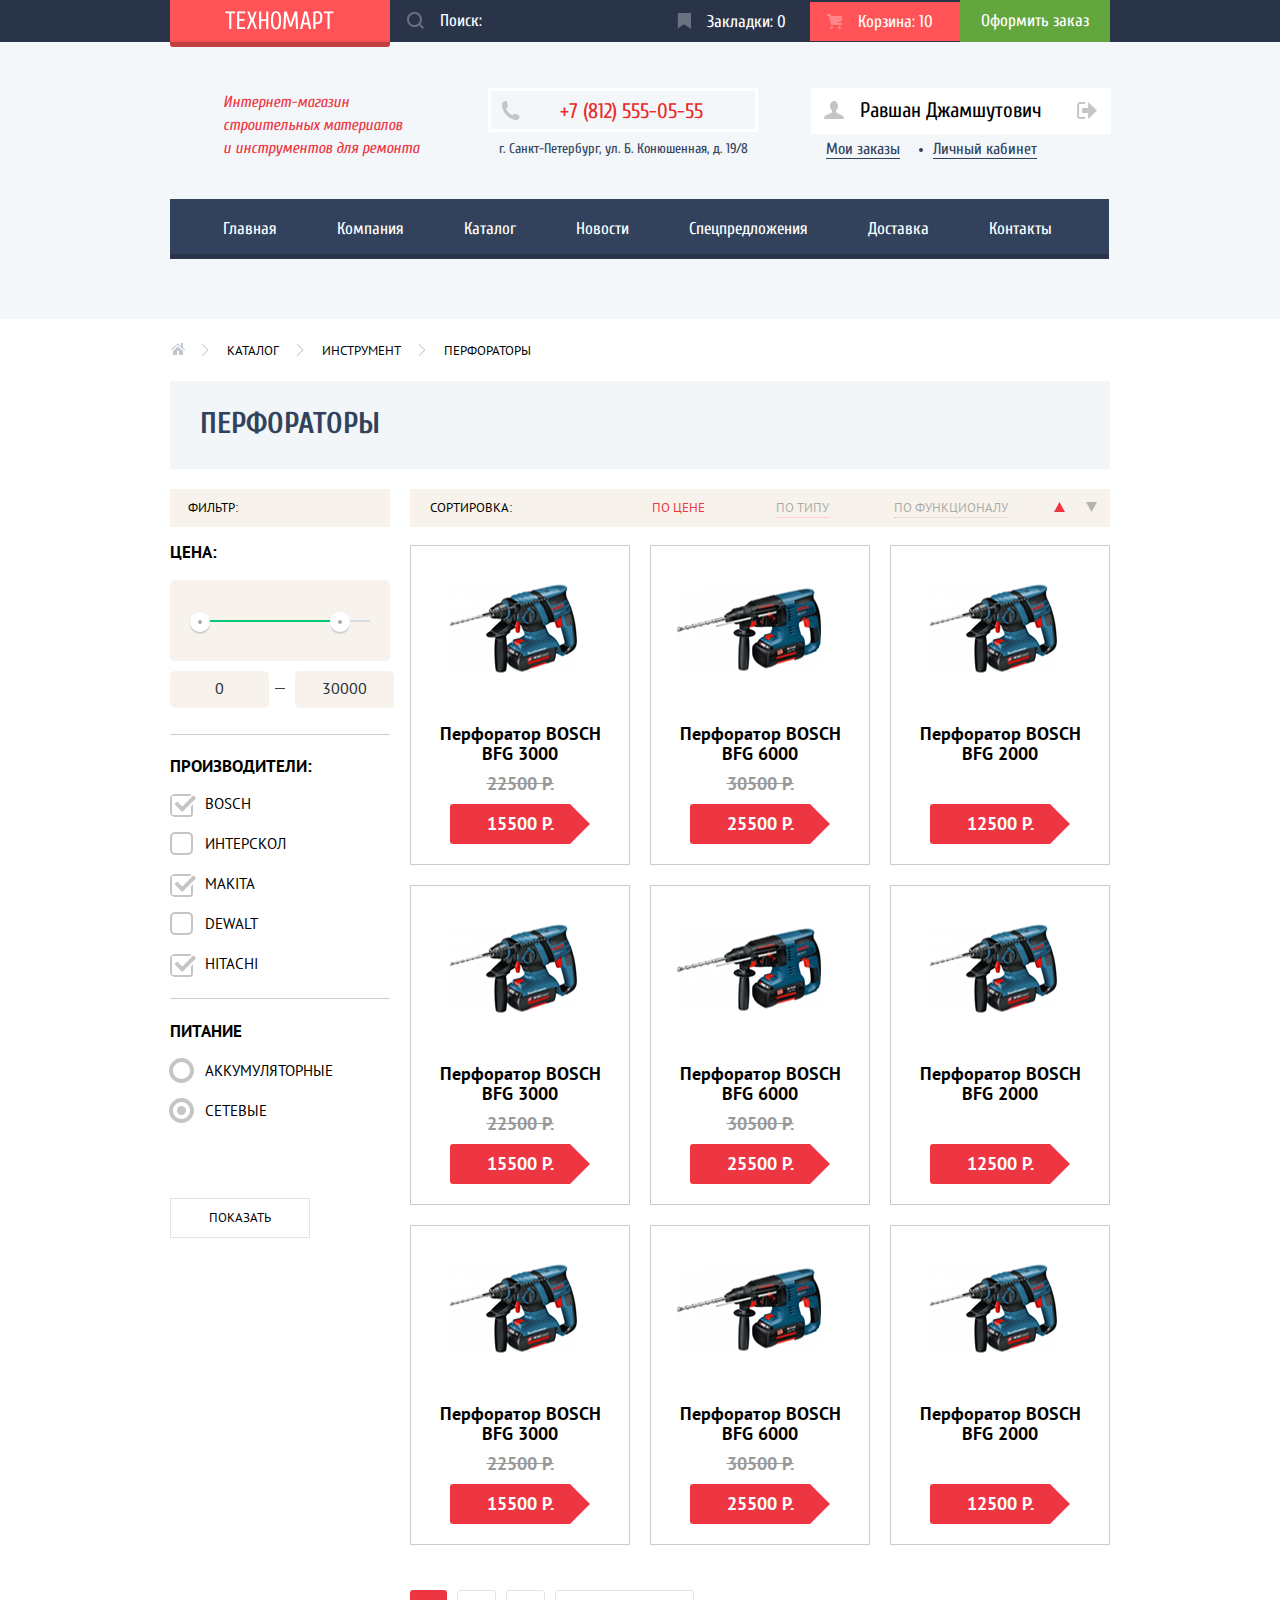
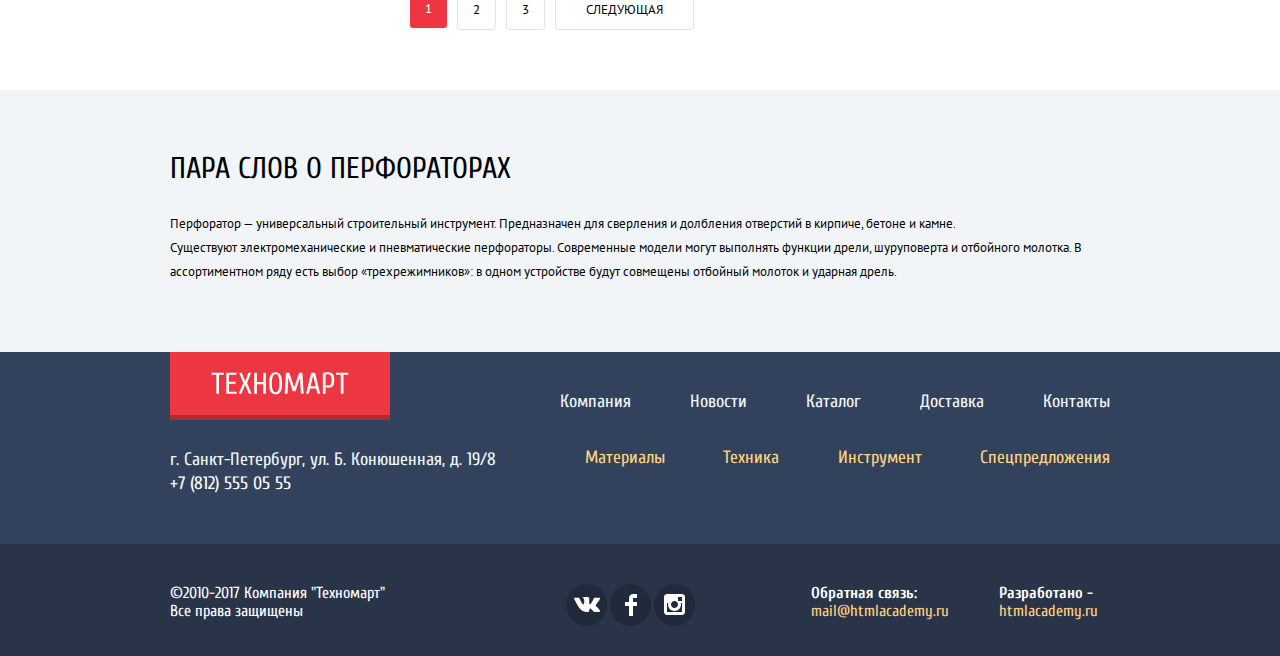
==== commit 9222932e: "завершаю проект" ====
--- a/catalog.html
+++ b/catalog.html
@@ -8,65 +8,65 @@
 		<link href="css/style.css" rel="stylesheet">
         <title>HTML Academy: Техномарт</title>
     </head>
-    <body>
+<body>
         <header class="header">
-			<section class="menu-order-back">
+		    <section class="menu-order-back">
+			    <h2 class="visually-hidden">Навигация заказа</h2>
 			    <div class="menu-order container">
-    			    <a href="index.html" class="header-logo">
+    			    <a href="index.html" class="button header-logo">
  					    <img src="img/logo.svg" width="109" height="19" alt="Логотип магазина Техномарт">
 				    </a>
                     <form action="/" method="post" class="search-form">
                         <input type="text" name="search-form" class="search-form-input" placeholder="Поиск:" aria-label="Кнопка поиска">
-                        <!-- <button type="submit" name="submit-btn" class="header__search-form-button" aria-label="Кнопка поиска"></button> -->
                     </form>
-                    <a class="menu-order-button menu-order-button-marks" href="#" title="Закладки">
-                        <svg version="1.1" id="Layer_2" xmlns="http://www.w3.org/2000/svg" xmlns:xlink="http://www.w3.org/1999/xlink" x="0px" y="0px" width="14px" height="16px" viewBox="0 0 14 16" enable-background="new 0 0 14 16" xml:space="preserve">
-                            <path fill="#ffffff" d="M14,15c0,0.55-0.368,0.741-0.818,0.426l-5.363-3.765c-0.45-0.315-1.187-0.315-1.637,0l-5.364,3.765,C0.368,15.741,0,15.55,0,15V1c0-0.55,0.45-1,1-1h12c0.55,0,1,0.45,1,1V15z"/>
+                    <a class="menu-order-button" href="marks.html" title="Закладки">
+                        <svg version="1.1" xmlns="http://www.w3.org/2000/svg" xmlns:xlink="http://www.w3.org/1999/xlink" x="0px" y="0px" width="14px" height="16px" viewBox="0 0 14 16" enable-background="new 0 0 14 16" xml:space="preserve">
+                            <path fill="#ffffff" d="M14,15c0,0.55-0.368,0.741-0.818,0.426l-5.363-3.765c-0.45-0.315-1.187-0.315-1.637,0l-5.364,3.765,c0.368,15.741,0,15.55,0,15V1c0-0.55,0.45-1,1-1h12c0.55,0,1,0.45,1,1V15z"/>
                         </svg>
-                        <span>Закладки: 0</span>
+                        Закладки: 0
                     </a>
-                    <a class="button full-cart-button" href="#" title="Корзина">
-                        <svg version="1.1" id="Layer_1" xmlns="http://www.w3.org/2000/svg" xmlns:xlink="http://www.w3.org/1999/xlink" x="0px" y="0px" width="15px" height="15px" viewBox="0 0 15 15" enable-background="new 0 0 15 15" xml:space="preserve">
+                    <a class="menu-order-button button" href="cart.html" title="Корзина">
+                        <svg version="1.1" xmlns="http://www.w3.org/2000/svg" xmlns:xlink="http://www.w3.org/1999/xlink" x="0px" y="0px"
+						    width="15px" height="15px" viewBox="0 0 15 15" enable-background="new 0 0 15 15" xml:space="preserve">
 						    <g>
 						        <circle fill="#ffffff" cx="4.5" cy="13.5" r="1.5"/>
 						        <circle fill="#ffffff" cx="12.5" cy="13.5" r="1.5"/>
-						        <polygon fill="#ffffff" points="15,2 4.07,2 3.648,0 0,0 0,2 2.031,2 4.016,11 15,11 15,9 9.441,9 15,6.951"/>
+						        <polygon fill="#ffffff" points="15,2 4.07,2 3.648,0 0,0 0,2 2.031,2 4.016,11 15,11 15,9 9.441,9 15,6.951 "/>
 						    </g>
 					    </svg>
-                        <span>Корзина: 10</span>
+                        Корзина: 10
                     </a>
-                    <a class="make-order-button" href="#" title="Оформить заказ">Оформить заказ</a>
+                    <a class="menu-order-button make-order-button" href="cart.html" title="Оформить заказ">Оформить заказ</a>
                 </div>
 			</section> 
 	        <section class="top-back">
+			    <h2 class="visually-hidden">Интернет-магазин "Техномарт"</h2>
     	        <div class="container">
 					<div class="contacts-account">
-					    <h1 class="shop-name">Интернет-магазин<br> 
-				        строительных материалов<br>
-				        и инструментов для ремонта</h1>
+					    <h1 class="shop-name shop-name-catalog">Интернет-магазин строительных материалов и&nbsp;инструментов для ремонта</h1>
 		                <div class="header-contacts"> 
 						    <div class="phone-back">
-                                <svg version="1.1" id="Layer_1" xmlns="http://www.w3.org/2000/svg" xmlns:xlink="http://www.w3.org/1999/xlink" x="0px" width="19px" height="19px" viewBox="0 0 19 19" enable-background="new 0 0 19 19" xml:space="preserve">
+                                <svg version="1.1" xmlns="http://www.w3.org/2000/svg" xmlns:xlink="http://www.w3.org/1999/xlink" x="0px" width="19px" height="19px" viewBox="0 0 19 19" enable-background="new 0 0 19 19" xml:space="preserve">
 								    <g id="UrwUhy_1_">
     									<g>
     										<path fill="#c5c5c5" d="M15.572,18.985c-0.312,0-0.629,0-0.941,0c-4.129-0.488-7.157-2.408-9.359-4.864 c-2.21-2.461-3.954-5.629-4.294-9.893c0-0.382,0-0.762,0-1.144C1.056,2.31,1.437,1.78,1.876,1.327	C2.425,0.766,3.25,0.044,4.002,0.019c0.554-0.018,1.5,0.38,1.879,0.899C6.21,1.364,6.385,2.257,6.537,2.921	c0.154,0.671,0.505,1.643,0.408,2.289C6.797,6.217,5.458,6.644,5.066,7.376c1.307,3.135,3.443,5.439,6.293,7.031 c0.715-0.392,1.346-1.572,2.332-1.595c0.359-0.009,0.818,0.178,1.184,0.286c0.402,0.121,0.75,0.275,1.104,0.408 c0.596,0.224,1.648,0.521,2.004,1.021c0.365,0.513,0.57,1.356,0.49,1.879C18.309,17.447,16.594,18.603,15.572,18.985z"/>
 	                                    </g>
                                     </g>
                                 </svg>
-    		                    <p>+7 (812) 555-05-55</p>
+    		                    +7 (812) 555-05-55
 							</div>
 		                    <div class="address"> г. Санкт-Петербург, ул. Б. Конюшенная, д. 19/8</div>
 		                </div>
                         <div class="user-navigation-catalog">
-						    <div class="user-name" href="#"> 
+						    <div class="user-name"> 
 							    <a class="account-icon" href="account.html">
-								    <svg version="1.1" id="Layer_2" xmlns="http://www.w3.org/2000/svg" xmlns:xlink="http://www.w3.org/1999/xlink" x="0px" y="0px" width="20px" height="18px" viewBox="0 0 20 18" enable-background="new 0 0 20 18" xml:space="preserve">
+								    <svg version="1.1" xmlns="http://www.w3.org/2000/svg" xmlns:xlink="http://www.w3.org/1999/xlink" x="0px" y="0px" width="20px" height="18px" viewBox="0 0 20 18" enable-background="new 0 0 20 18" xml:space="preserve">
                                         <path fill="#c5c5c5" d="M17.881,14.166c-2.144-0.735-4.256-1.666-5.207-2.39c-0.657-0.501-0.77-1.618-0.517-2.415 c1.118-0.903,1.864-2.477,1.864-4.278C14.021,2.276,12.221,0,10,0S5.979,2.276,5.979,5.083c0,1.801,0.746,3.374,1.863,4.277 c0.253,0.798,0.141,1.915-0.517,2.416c-0.95,0.724-3.063,1.654-5.207,2.39S0,18,0,18h20C20,18,20.025,14.901,17.881,14.166z"/>
                                     </svg>
 							    </a>
                                 <a href="account.html">Равшан Джамшутович</a>
 							    <a class="logout-icon" href="logout.html">	
-							        <svg version="1.1" id="Layer_1" xmlns="http://www.w3.org/2000/svg" xmlns:xlink="http://www.w3.org/1999/xlink" x="0px" y="0px" width="21px" height="17px" viewBox="0 0 21 17" enable-background="new 0 0 21 17" xml:space="preserve">
+							        <svg version="1.1" xmlns="http://www.w3.org/2000/svg" xmlns:xlink="http://www.w3.org/1999/xlink" x="0px" y="0px" width="21px" height="17px" viewBox="0 0 21 17" enable-background="new 0 0 21 17" xml:space="preserve">
                                         <g>
 	                                        <polygon fill="#c5c5c5" points="21,8.5 12.125,0 12.125,6 6.125,6 6.125,11 12.125,11 12.125,17 	"/>
 	                                        <path fill="#c5c5c5" d="M3.106,13.952V3.048c0.018-0.376,0.171-1.057,1.01-1.057h5.027V0H4.116C1.938,0,1.112,1.81,1.087,3.027 v10.946C1.112,15.189,1.938,17,4.116,17h5.027v-1.99H4.116C3.277,15.01,3.124,14.327,3.106,13.952z"/>
@@ -81,15 +81,15 @@
 		                </div>
 					</div>
 	                <nav>
-	                    <div class="nav-menu container">
-	                        <a href="main.html">Главная</a>
-                            <a href="company.html">Компания</a>
-                            <a href="catalog.html">Каталог</a>
-                            <a href="news.html">Новости</a>
-                            <a href="special-offers.html">Спецпредложения</a>
-                            <a href="delivery.html">Доставка</a>
-                            <a href="contacts.html">Контакты</a>		  
-		                </div>
+	                    <ul class="nav-menu container">
+	                        <li><a href="index.html">Главная</a></li>
+                            <li><a href="company.html">Компания</a></li>
+                            <li><a href="catalog.html">Каталог</a></li>
+                            <li><a href="news.html">Новости</a></li>
+                            <li><a href="special-offers.html">Спецпредложения</a></li>
+                            <li><a href="delivery.html">Доставка</a></li>
+                            <li><a href="contacts.html">Контакты</a></li>								
+		                </ul>
 					</nav>
 				</div>
 			</section>
@@ -99,7 +99,7 @@
                 <ul class="breadcrumbs">
 				    <li class="breadcrumbs-item breadcrumbs-icon-home">
 					    <a href="index.html">
-						    <svg version="1.1" id="Layer_1" xmlns="http://www.w3.org/2000/svg" xmlns:xlink="http://www.w3.org/1999/xlink" x="0px" y="0px" width="15px" height="12px" viewBox="0 0 15 12" enable-background="new 0 0 15 12" xml:space="preserve">
+						    <svg version="1.1" xmlns="http://www.w3.org/2000/svg" xmlns:xlink="http://www.w3.org/1999/xlink" x="0px" y="0px" width="15px" height="12px" viewBox="0 0 15 12" enable-background="new 0 0 15 12" xml:space="preserve">
                                 <g>
 	                                <polygon fill="#C1C6CE" points="3,8 3,12 7,12 7,8 9,8 9,12 13,12 13,8 8,3.516 	"/>
 	                                <path fill="#C1C6CE" d="M14.831,6.365L13,4.751V0h-2v2.987L8.332,0.635c-0.02-0.017-0.043-0.023-0.064-0.037 c-0.026-0.018-0.052-0.035-0.08-0.047C8.156,0.539,8.125,0.533,8.093,0.527C8.062,0.521,8.032,0.515,8,0.515 c-0.031,0-0.061,0.006-0.092,0.012C7.875,0.533,7.845,0.539,7.813,0.552C7.785,0.563,7.76,0.581,7.733,0.598 c-0.021,0.014-0.045,0.02-0.064,0.037l-6.498,5.73C0.964,6.548,0.944,6.864,1.126,7.071C1.225,7.183,1.363,7.24,1.501,7.24 c0.118,0,0.236-0.041,0.331-0.125L8,1.677l6.169,5.438C14.265,7.199,14.383,7.24,14.5,7.24c0.139,0,0.276-0.058,0.375-0.169 C15.058,6.864,15.038,6.548,14.831,6.365z"/>
@@ -121,6 +121,7 @@
 	    		    <h1>Перфораторы</h1>
 		    	</section>
 			    <section class="catalog"> 
+				    <h2 class="visually-hidden">Каталог</h2>
 			        <form class="filter-form" method="GET" action="https://echo.htmlacademy.ru/">
 			            <p class="filter">Фильтр:</p>
                         <fieldset class="filter-item filter-item-price">
@@ -198,108 +199,96 @@
                         </div>
 			            <div class="catalog-items">
 			                <p class="visually-hidden">Перфораторы</p>
-                            <div class="row">
-                                <div class="catalog-item">
-                                    <div class="actions">
-                                        <a href="#" class="buy">Купить</a>
-                                        <a href="#" class="bookmark">В закладки</a>
-                                    </div>
-                                    <div class="image"><img width="218" height="168" src="img/item1.png" alt="Перфоратор BOSCH BFG 3000"></div>
-                                    <div class="title"><a href=#>Перфоратор BOSCH BFG 3000</a></div>
-                                    <div class="discount">22500 Р.</div>
-                                    <div class="price">15500 Р.</div>
-                                </div>
-					            <div class="catalog-item">
-                                    <div class="actions">
-                                        <a href="#" class="buy">Купить</a>
-                                        <a href="#" class="bookmark">В закладки</a>
-                                    </div>
-                                    <div class="image"><img width="218" height="168" src="img/item.png" alt="Перфоратор BOSCH BFG 6000"></div>
-                                    <div class="title"><a href=#>Перфоратор BOSCH BFG 6000</a></div>
-                                    <div class="discount">30500 Р.</div>
-                                    <div class="price">25500 Р.</div>
-                                </div>
-                                <div class="catalog-item">
-                                    <span class="flag flag-new"></span>
-                                    <div class="actions">
-                                        <a href="#" class="buy">Купить</a>
-                                        <a href="#" class="bookmark">В закладки</a>
-										<span class="flag flag-new"></span>
-                                    </div>
-                                    <div class="image"><img width="218" height="168" src="img/item1.png" alt="Перфоратор BOSCH BFG 2000"></div>
-                                    <div class="title"><a href=#>Перфоратор BOSCH BFG 2000</a></div>
-                                    <div class="discount"></div>
-                                    <div class="price">12500 Р.</div>
-                                </div>
-					        </div>
-					        <div class="row">
-    				            <div class="catalog-item">
-                                    <div class="actions">
-                                        <a href="#" class="buy">Купить</a>
-                                        <a href="#" class="bookmark">В закладки</a>
-                                    </div>
-                                    <div class="image"><img width="218" height="168" src="img/item1.png" alt="Перфоратор BOSCH BFG 3000"></div>
-                                    <div class="title"><a href=#>Перфоратор BOSCH BFG 3000</a></div>
-                                    <div class="discount">22500 Р.</div>
-                                    <div class="price">15500 Р.</div>
-                                </div>
-						        <div class="catalog-item">
-    						        <span class="flag flag-new"></span>
-                                    <div class="actions">
-                                        <a href="#" class="buy">Купить</a>
-                                        <a href="#" class="bookmark">В закладки</a>
-										 <span class="flag flag-new"></span>
-                                    </div>
-									<div class="image"><img width="218" height="168" src="img/item.png" alt="Перфоратор BOSCH BFG 6000"></div>
-                                    <div class="title"><a href=#>Перфоратор BOSCH BFG 6000</a></div>
-                                    <div class="discount">30500 Р.</div>
-                                    <div class="price">25500 Р.</div>
-                                </div>
-                                <div class="catalog-item">
-                                    <div class="actions">
-                                        <a href="#" class="buy">Купить</a>
-                                        <a href="#" class="bookmark">В закладки</a>
-                                    </div>
-                                    <div class="image"><img width="218" height="168" src="img/item1.png" alt="Перфоратор BOSCH BFG 2000"></div>
-                                    <div class="title"><a href=#>Перфоратор BOSCH BFG 2000</a></div>
-                                    <div class="discount"></div>
-                                    <div class="price">12500 Р.</div>
-                                </div>
-					        </div>
-					        <div class="row">
-                                <div class="catalog-item">
-                                    <span class="flag flag-new"></span>
-                                    <div class="actions">
-                                        <a href="#" class="buy">Купить</a>
-                                        <a href="#" class="bookmark">В закладки</a>
-										<span class="flag flag-new"></span>
-                                    </div>
-                                    <div class="image"><img width="218" height="168" src="img/item1.png" alt="Перфоратор BOSCH BFG 3000"></div>
-                                    <div class="title"><a href=#>Перфоратор BOSCH BFG 3000</a></div>
-                                    <div class="discount">22500 Р.</div>
-                                    <div class="price">15500 Р.</div>
-                                </div>
-                                <div class="catalog-item">
-                                    <div class="actions">
-                                       <a href="#" class="buy">Купить</a>
-                                       <a href="#" class="bookmark">В закладки</a>
-                                    </div>
-                                    <div class="image"><img width="218" height="168" src="img/item.png" alt="Перфоратор BOSCH BFG 6000"></div>
-                                    <div class="title"><a href=#>Перфоратор BOSCH BFG 6000</a></div>
-                                    <div class="discount">30500 Р.</div>
-                                    <div class="price">25500 Р.</div>
-                                </div>
-                                <div class="catalog-item">
-                                    <div class="actions">
-                                        <a href="#" class="buy">Купить</a>
-                                        <a href="#" class="bookmark">В закладки</a>
-                                    </div>
-                                    <div class="image"><img width="218" height="168" src="img/item1.png" alt="Перфоратор BOSCH BFG 2000"></div>
-                                    <div class="title"><a href=#>Перфоратор BOSCH BFG 2000</a></div>
-                                    <div class="discount"></div>
-                                    <div class="price">12500 Р.</div>
-                                </div>
-					        </div>
+                            <div class="catalog-item">
+                                <div class="actions">
+                                    <a href="#" class="buy">Купить</a>
+                                    <a href="#" class="bookmark">В закладки</a>
+                                </div>
+                                <div class="image"><img width="218" height="168" src="img/item1.png" alt="Перфоратор BOSCH BFG 3000"></div>
+                                <div class="title"><a href=#>Перфоратор BOSCH BFG 3000</a></div>
+                                <div class="discount">22500 Р.</div>
+                                <div class="price">15500 Р.</div>
+                            </div>
+					        <div class="catalog-item">
+                                <div class="actions">
+                                    <a href="#" class="buy">Купить</a>
+                                    <a href="#" class="bookmark">В закладки</a>
+                                </div>
+                                <div class="image"><img width="218" height="168" src="img/item.png" alt="Перфоратор BOSCH BFG 6000"></div>
+                                <div class="title"><a href=#>Перфоратор BOSCH BFG 6000</a></div>
+                                <div class="discount">30500 Р.</div>
+                                <div class="price">25500 Р.</div>
+                            </div>
+                            <div class="catalog-item flag-new">
+                                <div class="actions">
+                                    <a href="#" class="buy">Купить</a>
+                                    <a href="#" class="bookmark">В закладки</a>
+                                </div>
+                                <div class="image"><img width="218" height="168" src="img/item1.png" alt="Перфоратор BOSCH BFG 2000"></div>
+                                <div class="title"><a href=#>Перфоратор BOSCH BFG 2000</a></div>
+                                <div class="discount"></div>
+                                <div class="price">12500 Р.</div>
+                            </div>
+    				        <div class="catalog-item">
+                                <div class="actions">
+                                    <a href="#" class="buy">Купить</a>
+                                    <a href="#" class="bookmark">В закладки</a>
+                                </div>
+                                <div class="image"><img width="218" height="168" src="img/item1.png" alt="Перфоратор BOSCH BFG 3000"></div>
+                                <div class="title"><a href=#>Перфоратор BOSCH BFG 3000</a></div>
+                                <div class="discount">22500 Р.</div>
+                                <div class="price">15500 Р.</div>
+                            </div>
+						    <div class="catalog-item flag-new">
+                                <div class="actions">
+                                    <a href="#" class="buy">Купить</a>
+                                    <a href="#" class="bookmark">В закладки</a>
+                                </div>
+							    <div class="image"><img width="218" height="168" src="img/item.png" alt="Перфоратор BOSCH BFG 6000"></div>
+                                <div class="title"><a href=#>Перфоратор BOSCH BFG 6000</a></div>
+                                <div class="discount">30500 Р.</div>
+                                <div class="price">25500 Р.</div>
+                            </div>
+                            <div class="catalog-item">
+                                <div class="actions">
+                                    <a href="#" class="buy">Купить</a>
+                                    <a href="#" class="bookmark">В закладки</a>
+                                </div>
+                                <div class="image"><img width="218" height="168" src="img/item1.png" alt="Перфоратор BOSCH BFG 2000"></div>
+                                <div class="title"><a href=#>Перфоратор BOSCH BFG 2000</a></div>
+                                <div class="discount"></div>
+                                <div class="price">12500 Р.</div>
+                            </div>
+                            <div class="catalog-item flag flag-new">
+                                <div class="actions">
+                                    <a href="#" class="buy">Купить</a>
+                                    <a href="#" class="bookmark">В закладки</a>
+                                </div>
+                                <div class="image"><img width="218" height="168" src="img/item1.png" alt="Перфоратор BOSCH BFG 3000"></div>
+                                <div class="title"><a href=#>Перфоратор BOSCH BFG 3000</a></div>
+                                <div class="discount">22500 Р.</div>
+                                <div class="price">15500 Р.</div>
+                            </div>
+                            <div class="catalog-item">
+                                <div class="actions">
+                                    <a href="#" class="buy">Купить</a>
+                                    <a href="#" class="bookmark">В закладки</a>
+                                </div>
+                                <div class="image"><img width="218" height="168" src="img/item.png" alt="Перфоратор BOSCH BFG 6000"></div>
+                                <div class="title"><a href=#>Перфоратор BOSCH BFG 6000</a></div>
+                                <div class="discount">30500 Р.</div>
+                                <div class="price">25500 Р.</div>
+                            </div>
+                            <div class="catalog-item">
+                                <div class="actions">
+                                    <a href="#" class="buy">Купить</a>
+                                    <a href="#" class="bookmark">В закладки</a>
+                                </div>
+                                <div class="image"><img width="218" height="168" src="img/item1.png" alt="Перфоратор BOSCH BFG 2000"></div>
+                                <div class="title"><a href=#>Перфоратор BOSCH BFG 2000</a></div>
+                                <div class="discount"></div>
+                                <div class="price">12500 Р.</div>
+                            </div>
 				        </div>
                         <ul class="pagination-list">
                             <li class="pagination-item active">
@@ -319,66 +308,67 @@
 				</section>
 		    </div>
 			<section class="about-perforator">
+			    <h2 class="visually-hidden">О категории</h2>
 			    <div class="container">
 			        <h3>Пара слов о перфораторах</h3>
 			        <p>Перфоратор — универсальный строительный инструмент. Предназначен для сверления и долбления отверстий в кирпиче, бетоне и камне.<br>
-				    Существуют электромеханические и пневматические перфораторы. Современные модели могут выполнять функции дрели, шуруповерта и отбойного молотка. В<br>
+				    Существуют электромеханические и пневматические перфораторы. Современные модели могут выполнять функции дрели, шуруповерта и отбойного молотка. В
 				    ассортиментном ряду есть выбор «трехрежимников»: в одном устройстве будут совмещены отбойный молоток и ударная дрель.</p>
 				</div>
 			</section>
 	    </main>
 	    <footer>
 	        <section class="footer-nav-back">
+			    <h2 class="visually-hidden">Контакты и навигация</h2>
 			    <div class="container">
 	                <div class="footer-contacts">
-  	  	                <a href="index.html" class="footer-logo-back">
+  	  	                <a class="footer-logo-back">
 	                        <img src="img/logo.svg" width="138" height="23" alt="Логотип магазина Техномарт">
 		                </a>
 		                <address class="footer-address">
-		                    г. Санкт-Петербург, ул. Б. Конюшенная, д. 19/8<br>
+		                    г. Санкт-Петербург, ул. Б. Конюшенная, д. 19/8
 						    <a href="tel:+78125550555">+7 (812) 555 05 55</a>
 		                </address>
 				    </div>
 		            <div class="footer-navigation">
 		                <ul class="footer-site-navigation">
-                            <li><a href="#">Компания</a></li>
-                            <li><a href="#">Новости</a></li>
-                            <li><a href="#">Каталог</a></li>
-                            <li><a href="#">Доставка</a></li>
-                            <li><a href="#">Контакты</a></li>	
-		                </ul>
+                            <li><a href="company.html">Компания</a></li>
+                            <li><a href="news.html">Новости</a></li>
+                            <li><a href="catalog.html">Каталог</a></li>
+                            <li><a href="delivery.html">Доставка</a></li>
+                            <li><a href="contacts.html">Контакты</a></li>	
 		                <ul class="footer-catalog-navigation">
 		                    <li><a href="#">Материалы</a></li>
                             <li><a href="#">Техника</a></li>
                             <li><a href="#">Инструмент</a></li>
-                            <li><a href="#">Спецпредложения</a></li>
+                            <li><a href="special-offers.html">Спецпредложения</a></li>
 		                </ul>
 				    </div>
 				</div>
 		    </section>
 			<section class="footer-copyright-back">
+			    <h2 class="visually-hidden">Копирайт</h2>
 			    <div class="container">
 				    <div class="copyright">
 			            <p class="footer-copyright">
-				        ©2010-2017 Компания "Техномарт"<br>
-					    Все права защищены
+				        ©2010-2017 Компания "Техномарт" Все права защищены
 			            </p>
-					    <div class="footer-social">
+						<div class="footer-social">
 							<a href="https://vk.com/" aria-label="ВКонтакте">
-								<svg class="vk" version="1.1" id="Layer_1" xmlns="http://www.w3.org/2000/svg" xmlns:xlink="http://www.w3.org/1999/xlink" x="0px" y="0px" width="26px" height="15px" viewBox="0 0 26 15" enable-background="new 0 0 26 15" xml:space="preserve">
+							    <svg class="vk" version="1.1" xmlns="http://www.w3.org/2000/svg" xmlns:xlink="http://www.w3.org/1999/xlink" x="0px" y="0px" width="26px" height="15px" viewBox="0 0 26 15" enable-background="new 0 0 26 15" xml:space="preserve">
                                     <path fill="#ffffff" d="M16.138,11.51c0.956-0.309,2.18,2.04,3.483,2.939c0.978,0.681,1.727,0.534,1.727,0.534l3.473-0.05 c0,0,1.815-0.112,0.957-1.554c-0.071-0.12-0.503-1.069-2.585-3.022c-2.177-2.043-1.882-1.712,0.739-5.244 c1.597-2.153,2.236-3.468,2.036-4.028c-0.192-0.539-1.365-0.399-1.365-0.399L20.69,0.713c-0.381,0.001-0.704,0.119-0.851,0.515	c-0.003,0.004-0.621,1.666-1.445,3.079c-1.741,2.989-2.436,3.148-2.724,2.961c-0.661-0.433-0.494-1.737-0.494-2.664	c0-2.897,0.432-4.105-0.846-4.417c-0.427-0.104-0.739-0.172-1.828-0.182c-1.392-0.021-2.574,0-3.244,0.329 c-0.445,0.223-0.786,0.712-0.579,0.74c0.26,0.035,0.843,0.16,1.155,0.586c0.401,0.552,0.389,1.789,0.389,1.789 s0.229,3.411-0.54,3.834c-0.528,0.29-1.25-0.302-2.803-3.016C6.087,2.879,5.488,1.345,5.488,1.345S5.372,1.06,5.162,0.904	C4.912,0.719,4.562,0.66,4.562,0.66L0.848,0.684c0,0-0.558,0.016-0.763,0.262C-0.097,1.164,0.07,1.614,0.07,1.614 s2.909,6.881,6.203,10.347c3.02,3.182,6.452,2.971,6.452,2.971h1.555c0,0,0.469-0.054,0.709-0.312 c0.224-0.24,0.214-0.691,0.214-0.691S15.172,11.82,16.138,11.51z"/>
                                 </svg>
-						    </a>
+							</a>
 							<a href="https://facebook.com/" aria-label="Фейсбук">
-							    <svg class="fb" version="1.1" id="Layer_2" xmlns="http://www.w3.org/2000/svg" xmlns:xlink="http://www.w3.org/1999/xlink" x="0px" y="0px" width="12px" height="22px" viewBox="0 0 12 22" enable-background="new 0 0 12 22" xml:space="preserve">
+							    <svg class="fb" version="1.1" xmlns="http://www.w3.org/2000/svg" xmlns:xlink="http://www.w3.org/1999/xlink" x="0px" y="0px" width="12px" height="22px" viewBox="0 0 12 22" enable-background="new 0 0 12 22" xml:space="preserve">
                                     <path fill="#ffffff" d="M12,4V0H8C5.791,0,4,1.791,4,4v4H0v4h4v10h4V12h4V8H8V4H12z"/>
                                 </svg>
-						    </a>
+							</a>
 							<a href="https://instagram.com/" aria-label="Инстаграмм">
-								<svg class="instagram" version="1.1" id="Layer_1" xmlns="http://www.w3.org/2000/svg" xmlns:xlink="http://www.w3.org/1999/xlink" x="0px" y="0px" width="21px" height="21px" viewBox="0 0 21 21" enable-background="new 0 0 21 21" xml:space="preserve">
+							    <svg class="instagram" version="1.1" xmlns="http://www.w3.org/2000/svg" xmlns:xlink="http://www.w3.org/1999/xlink" x="0px" y="0px" width="21px" height="21px" viewBox="0 0 21 21" enable-background="new 0 0 21 21" xml:space="preserve">
                                     <path fill="#ffffff" d="M18,0H3C1.35,0,0,1.35,0,3v15c0,1.65,1.35,3,3,3h15c1.65,0,3-1.35,3-3V3C21,1.35,19.65,0,18,0z M10.5,7 c1.93,0,3.5,1.57,3.5,3.5S12.43,14,10.5,14S7,12.43,7,10.5S8.57,7,10.5,7z M18,18H3V9h1.181C4.067,9.482,4,9.983,4,10.5 c0,3.59,2.91,6.5,6.5,6.5s6.5-2.91,6.5-6.5c0-0.517-0.066-1.018-0.181-1.5H18V18z M18,7h-4V3h4V7z"/>
                                 </svg>
-						    </a>			
+							</a>			
                         </div>
 				        <div class="footer-other-contacts">
 						    <div class="footer-email">
@@ -396,7 +386,7 @@
 		</footer>
         <section class="modal modal-cart">
 			    <div class="form-container">
-				    <h3>Товар добавлен в корзину!</h3>
+				    <h2>Товар добавлен в корзину!</h2>
 				</div>
 				<div class="form-button-cart-background">
 			        <div class="form-container"> 
@@ -408,6 +398,6 @@
 				</div>
                 <button class="modal-close" type="button">Закрыть</button>
 		</section>	
-		<script src="js/modal-cart.js"></script>
+		<script src="js/catalog-script.js"></script>
 	</body>
-</html>
+</html>--- a/css/style.css
+++ b/css/style.css
@@ -1,87 +1,75 @@
-/*общие стили*/
-
-/**{
-	outline: 1px solid red;
-}*/
-
-
 html,
 body {
-  font-family: Cuprum, "Arial", sans-serif;
-  color: #000000;
-  background-color: #ffffff;
-  min-width: 1200px;
-  margin: 0;
+    font-family: Cuprum, "Arial", sans-serif;
+    color: #000000;
+    background-color: #ffffff;
+    min-width: 1200px;
+    margin: 0;
 }
 
 a {
-  color: #ffffff;
-  text-decoration: none;
-  list-style: none;
-  border: none;
-}
+    text-decoration: none;
+	color: #ffffff;
+}
+
+.nav-menu,
+.user-info-list,
+.service-list,
 .delivery-company,
+.breadcrumbs,
+.filter-form ul,
+.pagination-list,
 .footer-site-navigation,
 .footer-catalog-navigation,
-.order-account,
-.pagination-list {
-  list-style: none;
-}
-
-.perforators,
-.garantee,
-.credit,
-.added-to-basket,
-.message {
-	display: none;
+.buttons {
+    list-style: none;
 }
 
 .button {
 	font-size: 14px;
+	line-height: 18px;
+	text-align: center;
 	text-transform: uppercase;
 	color: #ffffff;
 	background-color: #ff5357;
 	border: none;
 	border-radius: 3px;
+	padding: 11px 0;
 }
 
 .button:hover,
-.button:focus,
-.header-logo:hover,
-.header-logo:focus {
+.button:focus {
 	background-color: #ca2c37;
 	border: none;
 }
 
-.button:active,
-.header-logo:active {
+.button:active {
 	background-color: #ba2732;
 	border: none;
 }
 
 .container {  
-  width: 940px;
-  margin: 0 auto; 
-  padding: 0 0;
-/*  background-color: rgba(256, 256, 0, 0.2);*/
+    width: 940px;
+    margin: 0 auto; 
+    padding: 0 0;
 }
 
 .visually-hidden {
-  position: absolute;
-  width: 1px;
-  height: 1px;
-  margin: -1px;
-  border: 0;
-  padding: 0;
-  clip: rect(0 0 0 0);
-  overflow: hidden;
+    position: absolute;
+    border: 0;
+	width: 1px;
+    height: 1px;
+    margin: -1px;
+    padding: 0;
+    clip: rect(0 0 0 0);
+    overflow: hidden;
 }
 
 p,
 h2,
 h3,
 ul,
-a {
+a  {
 	margin: 0;
 	padding: 0;
 }
@@ -93,27 +81,25 @@
 /*логитип, поиск, закладки, корзина, сдалать заказ*/
 
 .menu-order-back {
-  color: #ffffff;
-  background-color: #293449;
+    color: #ffffff;
+    background-color: #293449;
 }
 
 .menu-order {
-  display: flex;
-  flex-direction: row;
-  align-items: center;
-  justify-content: space-between;
-  height: 42px;
+    display: flex;
+    flex-direction: row;
+    align-items: center;
+    justify-content: space-between;
+    height: 42px;
 }
 
 /*логотип*/
 .header-logo {
 	position: relative;
-	background-color: #ee3643;
 	box-shadow: inset 0px -5px 0 0 rgba(0, 0, 0, 0.24);
-	padding-top: 15px;
+	width: 220px;
+	padding-top: 16px;
     padding-bottom: 12px;
-    padding-left: 55px;
-    padding-right: 56px;
 }
 
 /*поиск*/
@@ -124,17 +110,13 @@
 .search-form-input {
 	font-family: Cuprum, "Arial", sans-serif;
 	font-size: 17px;
+	line-height: 18px;
     color: #ffffff;
-	background-color: transparent;
-    background-image: url("../img/icon-search-darkgrey.svg");
-    background-repeat: no-repeat;
-    background-position: 17px 12px;
+	background: transparent url("../img/icon-search-darkgrey.svg") no-repeat 17px 12px;
 	border: none;
-    outline: none;
+	outline: none;
 	width: 221px;
-	padding-top: 11px;
-    padding-bottom: 11px;
-    padding-left: 49px;
+	padding: 12px 0 12px 50px;
 }
 
 .search-form-input::-webkit-input-placeholder {
@@ -146,7 +128,7 @@
 }
 
 .search-form-input:-ms-input-placeholder {
-   color: #ffffff;
+    color: #ffffff;
 }
 
 .search-form-button {
@@ -154,92 +136,69 @@
 }
 
 .search-form-input:hover {
-    background-color: #212a3a;
-    background-image: url("../img/icon-search-white.svg");
-    background-repeat: no-repeat;
-    background-position: 17px 12px;
+    background: #212a3a url("../img/icon-search-white.svg") no-repeat 17px 12px;
 }
 
 .search-form-input:focus {
     color: #000000;
-    background-color: #ffffff;
-	background-image: url("../img/icon-search-red.svg");
-    background-repeat: no-repeat;
-    background-position: 17px 12px;
+    background: #ffffff url("../img/icon-search-red.svg") no-repeat 17px 12px;
 }
 
 /*ссылки закладки, корзина*/
 
-.menu-order-button,
-.full-cart-button,
-.make-order-button {
+.menu-order-button {
     font-size: 17px;
 	line-height: 18px;
+	text-align: left;
+	text-transform: none;
     color: #ffffff;
-    text-align: left;
+	border-radius: 0;
 	min-width: 150px;
-	padding-top: 11px;
-	padding-bottom: 12px;
-}
-
+	padding: 10px 0;
+}
 
 .menu-order-button a {
 	position: absolute;
 }
 
-.menu-order-button:hover,
-.menu-order-button:focus {
+.menu-order-button:not(.make-order-button):not(.button):hover,
+.menu-order-button:not(.make-order-button):not(.button):focus {
     background-color: #212a3a;
-    outline: none;
-}
-
-.menu-order-button:active {
+}
+
+.menu-order-button:not(.make-order-button):not(.button):active {
     color: rgba(255, 255, 255, 0.6);
 	background-color: #161d29;
 }
 
-.menu-order-button-marks {
-	padding-top: 11px;
-	padding-bottom: 11px;
-}
-
-.full-cart-button {
-	border-radius: 0;
-}
-
-.full-cart-button:active {
-	 color: rgba(255, 255, 255, 0.6)
-}
-
-.menu-order-button svg,
-.full-cart-button svg {
+.menu-order-button .button:active {
+	color: rgba(255, 255, 255, 0.6)
+}
+
+.menu-order-button svg {
 	opacity: 0.3;
 	position: relative;
-	top: 1px;
-	padding-left: 18px;
+	top: 2px;
+	padding-left: 17px;
 	padding-right: 12px;
 }
 
 .menu-order-button:hover svg,
-.menu-order-button:focus svg,
-.full-cart-button:hover svg,
-.full-cart-button:focus svg {
+.menu-order-button:focus svg {
     opacity: 1;
 }
 
-.menu-order-button:active svg,
-.full-cart-button:active svg {
+.menu-order-button:active svg {
     opacity: 0.5;
 }
 
 /*ссылка сделать заказ*/
 
 .make-order-button {
-   text-align: center;
-   background-color: #63a63e;
-   width: 150px;
-   padding-top: 12px;
-   padding-bottom: 12px;
+    text-align: center;
+    background-color: #63a63e;
+    width: 150px;
+    padding: 12px 0;
 }
 
 .make-order-button:hover,
@@ -258,92 +217,97 @@
 	background-color: #f4f7f9;
 }
 
+.top-back svg {
+	color: #c5c5c5;
+}
+
+.top-back svg:hover,
+.top-back svg:focus {
+	fill: #32425C;
+	opacity: 1;
+}
+
 .contacts-account {
-  display: flex;
-  flex-direction: row;
-  justify-content: space-between;
-  margin-bottom: 34px;
+    display: flex;
+    flex-direction: row;
+    justify-content: space-between;
+    margin-bottom: 38px;
 }
 
 /*название магазина*/
 
 .shop-name {
-  font-size: 16px;
-  font-weight: normal;
-  font-style: italic;
-  line-height: 23px;
-  color: #ee3643; 
-  min-width: 196px;
-  margin-top: 49px;
-  margin-bottom: 0;
-  margin-left: 54px;
-  margin-right: 9px;
+    font-size: 16px;
+    font-weight: normal;
+    font-style: italic;
+    line-height: 23px;
+    color: #ee3643; 
+    width: 200px;
+    margin: 49px 0 0 53px;
+}
+
+.shop-name-catalog {
+    margin-right: 12px;
 }
 
 /*номер телефона и адрес магазина*/
 
 .header-contacts {
-  text-align: center;
-  width: 270px;
-  margin-top: 46px;
-  padding-left: 0px;
+    text-align: center;
+    width: 270px;
+    padding-top: 46px;
 }
 
 .phone-back {
-  display: flex;
-  flex-direction: row;
-  font-size: 21px;
-  color: #e9292a;
-  border: solid 3px #ffffff;
-  padding-top: 8px;
-  padding-bottom: 6px;
-}
-
-.phone-back span {
-	position: absolute;
+    display: flex;
+    flex-direction: row;
+    font-size: 21px;
+    color: #e9292a;
+    border: solid 3px #ffffff;
+    padding-top: 8px;
+    padding-bottom: 6px;
 }
 
 .phone-back svg {
-  position: relative;
-  color: #B7BFC8;
-  top: 2px;
-  padding-left: 15px;
-  padding-right: 40px;
+    position: relative;
+    top: 2px;
+    padding-left: 10px;
+    padding-right: 40px;
 }
 
 .address {
-  font-size: 14px;
-  line-height: 24px;
-  color: #32425c;
-  text-align: center;
-  padding-top: 5px;
+    font-size: 14px;
+    line-height: 24px;
+    text-align: center;
+	color: #32425c;
+    padding-top: 5px;
 }
 
 /*ссылки вход и регистрация на главной странице, имя пользователя на странице каталога*/
 
 .user-navigation {
-  display: flex;
-  flex-direction: row;	
-  justify-content: space-between;
-  width: 281px;
-  margin-top: 46px; 
+    display: flex;
+    flex-direction: row;	
+    justify-content: space-between;
+    width: 281px;
+    margin-top: 46px; 
 }
 
 .user-navigation-catalog {
-  display: flex;
-  flex-direction: column;
-  justify-content: space-between;
-  width: 299px;  
-  height: 70px;
-  margin-top: 46px;
+    display: flex;
+    flex-direction: column;
+    justify-content: space-between;
+    width: 299px;  
+    height: 70px;
+    margin-top: 46px;
 }
 
 .sign-in-button,
 .sign-up-button {
     font-size: 21px;
-    color: #000000;
-    background-color: #ffffff;
-	text-align: left;
+    text-align: left;
+	color: #000000;
+	background-color: #ffffff;
 	height: 32px;
 	padding-top: 10px;
 	padding-bottom: 0px;
@@ -354,16 +318,11 @@
     margin-right: 10px;
 }
 
-.sign-in-button span {
-	position: absolute;
-}
-
 .sign-in-button svg {
 	position: relative;
 	top: 1px;
-	color: #c5c5c5;
-    padding-left: 14px;
-	padding-right: 12px;
+    padding-left: 15px;
+	padding-right: 10px;
 }
 
 .sign-up-button {
@@ -373,9 +332,9 @@
 
 .user-name {
 	font-size: 21px;
+	text-align: left;
 	color: #000000;
 	background-color: #ffffff;
-	text-align: left;
 	width: 300px;
 	padding-top: 10px;
 	padding-bottom: 12px;
@@ -385,25 +344,31 @@
 	color: #000000;
 }
 
-.sign-in-button svg,
-.sign-up-button svg,
-.user-name svg,
-.phone svg {
-    fill: #c5c5c5
-}
-
 .user-name svg {
 	position: relative;
 	top: 2px;
 }
 
+.account-icon {
+	padding-left: 13px;
+	padding-right: 11px;
+}
+
+.logout-icon {
+	padding-left: 29px;
+}
 
 .sign-in-button:hover,
 .sign-up-button:hover,
 .sign-in-button:focus,
 .sign-up-button:focus {
     color: #ee3643;
-    outline: none;
+}
+
+.sign-in-button:active,
+.sign-up-button:active,
+.user-name:active {
+    color: rgba(0, 0, 0, 0.3);
 }
 
 .sign-in-button:hover polygon,
@@ -420,12 +385,6 @@
 	opacity: 1;
 }
 
-.sign-in-button:active,
-.sign-up-button:active,
-.user-name:active {
-    color: rgba(0, 0, 0, 0.3);
-    outline: none;
-}
 
 .sign-in-button:active svg,
 .user-name:active svg {
@@ -433,27 +392,14 @@
 	opacity: 0.3;
 }
 
-.account-icon {
-	padding-left: 13px;
-	padding-right: 11px;
-}
-
-.logout-icon {
-	padding-left: 29px;
-}
-
 /*ссылки мои заказы и личный кабинет на странице каталога*/
 .user-info-list {
     position: relative;
     display: flex;
-    list-style: none;
 }
 
 .user-info-item {
-    margin-top: 5px;
-    margin-bottom: 0;
-    margin-left: 18px;
-    margin-right: 15px;
+    margin: 5px 18px 0 15px;
 }
 
 .user-info-item:not(:last-child)::after {
@@ -461,26 +407,25 @@
     position: absolute;
     top: 13px;
     left: 108px;
-    width: 4px;
-    height: 4px;
     background-color: #32425c;
     border-radius: 50%;
+	width: 4px;
+    height: 4px;
 }
 
 .user-info-item a {
     font-size: 16px;
     line-height: 18px;
     color: #32425c;
-    text-decoration: none;
-    background-color: transparent;
+	background-color: transparent;
 	border-bottom: 1px #32425c solid;
 }
 
 .user-info-item a:hover,
 .user-info-item a:focus {
     color: #ee3643;
-    outline: none;
-	border-bottom: 1px #ee3643 solid;
+    border-bottom: 1px #ee3643 solid;
+	outline: none;
 }
 
 .user-info-item a:active {
@@ -488,50 +433,48 @@
 	border-bottom: 1px rgba(50, 66, 92, 0.3) solid;
 }
 
-/*главкая навигация*/
+/*главная навигация*/
 
 .nav-menu {
-  display: flex;
-  flex-direction: row;
-  width: 940px;
-  margin-left: 0px;
-  padding-bottom: 60px;
-}
-
-.nav-menu a {
-  font-size: 17px;
-  background-color: #32425c;
-  box-shadow: inset 0px -5px 0 0 #293449;
-  margin-left: 0;
-  margin-right: 0;
-  padding-top: 22px;
-  padding-bottom: 26px;
-  padding-left: 30px;
-  padding-right: 30px;
-}
-.nav-menu a:first-child {
-padding-left: 57px;
+    display: flex;
+    flex-wrap: wrap;
+	margin-right: 0;
+	padding-bottom: 60px;
+}
+
+.nav-menu li {
+    font-size: 17px;
+    color: #ffffff;
+    background-color: #32425c;
+    box-shadow: inset 0px -5px 0 0 #293449;
+    padding: 20px 30px;
+}
+
+.nav-menu li:first-child,
+.nav-menu li:nth-child(8n) {
+    padding-left: 53px;
 }	
-.nav-menu a:last-child {
-padding-right: 55px;
+
+.nav-menu li:nth-child(7n) {
+    padding-right: 57px;
 }	
-.nav-menu a:hover,
-.nav-menu a:focus {
-  background-color: #293449;
-}
-.nav-menu a:active {
-  color: rgba(255, 255, 255, 0.5);
-  background-color: #1d2739;
-  box-shadow: none;
+.nav-menu li:hover,
+.nav-menu li:focus {
+    background-color: #293449;
+}
+.nav-menu li:active {
+    color: rgba(255, 255, 255, 0.5);
+    background-color: #1d2739;
+    box-shadow: none;
 }
 
 /*ФУТЕР*/
 
 .footer-nav-back .container,
 .footer-copyright {
-  display: flex;
-  flex-direction: row;
-  justify-content: space-between;
+    display: flex;
+    flex-direction: row;
+    justify-content: space-between;
 }
 
 /*логотип, телефон, адрес, навигация по сайту (компания, новости...), навигация по каталогу*/
@@ -543,16 +486,13 @@
 }
 
 .footer-contacts {
-	min-width: 322px;
+	width: 330px;
 }
 
 .footer-logo-back img {
-  background-color: #ee3643;
-  box-shadow: inset 0px -5px 0 0 rgba(0, 0, 0, 0.24);
-  padding-top: 20px;
-  padding-bottom: 25px;
-  padding-left: 41px;
-  padding-right: 41px;
+    background-color: #ee3643;
+    box-shadow: inset 0px -5px 0 0 rgba(0, 0, 0, 0.24);
+    padding: 20px 41px 25px 41px;
 } 
 
 .footer-address {
@@ -563,71 +503,75 @@
 }
 
 .footer-navigation {
-  display: flex;
-  flex-direction: column;
-  justify-content: space-between;
-  width: 547px;
-  margin-top: 41px;
+    display: flex;
+    flex-direction: column;
+    justify-content: space-between;
+    width: 550px;
+    margin-top: 40px
 }
 
 .footer-site-navigation {
-  display: flex;
-  flex-direction: row;
-  justify-content: space-between;
+    display: flex;
+    flex-wrap: wrap; 
+    justify-content: space-between;
+    padding-bottom: 25px;
 }
 
 .footer-site-navigation a {
 	color: #f1f5f7;
 }
+
 .footer-site-navigation a:hover,
 .footer-site-navigation a:focus {
-  text-decoration: underline;
-}
+    text-decoration: underline;
+}
+
 .footer-site-navigation a:active {
-  text-decoration: none;
-  color: rgba(241, 245, 247, 0.5);
+    text-decoration: none;
+    color: rgba(241, 245, 247, 0.5);
 }
 
 .footer-catalog-navigation {
-  display: flex;
-  flex-direction: row;
-  justify-content: space-between;
-  margin-bottom: 25px;
-  margin-left: 23px;
+    display: flex;
+    flex-wrap: wrap; 
+    justify-content: space-between;
+    width: 525px;
+	margin-left: 25px;
+    padding-top: 35px;
 }
  
 .footer-catalog-navigation a {
-  color: #ffd180;
-  background-color: #32425c;
-}
+    color: #ffd180;
+}
+
 .footer-catalog-navigation a:hover,
 .footer-catalog-navigation a:focus {
-  text-decoration: underline;
-}
+    text-decoration: underline;
+}
+
 .footer-catalog-navigation a:active {
-  color: rgba(255, 209, 128, 0.5);
-  text-decoration: none
+    text-decoration: none;
+	color: rgba(255, 209, 128, 0.5);   
 }
 
 /*Копирайт, социальные сети, обратная связь, разработано*/
 
 .footer-copyright-back {
 	font-size: 16px;
+	line-height: 18px;
 	color: #ffffff;
 	background-color: #293449;
-	padding-top: 35px;
+	padding-top: 40px;
 	padding-bottom: 30px;
 }
 
 .copyright {
-  display: flex;
-  flex-direction: row;
-  justify-content: space-between;
-  line-height: 18px; 
+    display: flex;
+    flex-direction: row;
+    justify-content: space-between;
 }
 
 .footer-copyright {
-	line-height: 18px;
 	width: 228px;
 	margin-right: 54px;
 }
@@ -641,11 +585,11 @@
 .footer-social a {
 	display: inline-block;
 	opacity: 1;
+	background-color: #212a3a;
 	border-radius: 50%;
 	width: 42px;
 	height: 42px;
 	margin-right: 3px;
-	background-color: #212a3a;
 }
 
 .footer-social a:hover,
@@ -656,63 +600,50 @@
 
 .footer-social .vk {
     opacity: 1;
-	padding-top: 13px;
-	padding-bottom: 14px;
-	padding-left: 8px;
+	padding: 13px 0 14px 8px;
 }
 
 .footer-social .fb {
 	opacity: 1;
-    padding-top: 10px;
-	padding-bottom: 10px;
-	padding-left: 15px;
+    padding: 10px 0 10px 15px;
 }
 
 .footer-social .instagram {
 	opacity: 1;
-    padding-top: 10px;
-	padding-bottom: 11px;
-	padding-left: 10px;
-}
-
-
+    padding: 10px 0 11px 10px;
+}
 
 .footer-copyright-contacts {
-  color: #ffd180;
-  font-size: 16px;
-  line-height: 18px; 
+    font-size: 16px;
+    line-height: 18px;
+	color: #ffd180;
 }
 
 .footer-copyright-contacts:hover,
 .footer-copyright-contacts:focus {
-  text-decoration: underline;
+    text-decoration: underline;
 }
 
 .footer-copyright-contacts:active {
-  color: #ee3643;
-  text-decoration: none;
+    color: #ee3643;
+    text-decoration: none;
 }
 
 .footer-other-contacts {
 	display: flex;
 	flex-direction: row;
 	justify-content: space-between;
-	line-height: 18px;
 	width: 284px;
 	margin-right: 15px;
 }
 
 .footer-email {
-	display: flex;
-	flex-direction: column;
-	line-height: 18px;
+	display: block;
 	width: 135px;
-}
+}	
 
 .footer-site {
-	display: flex;
-	flex-direction: column;
-	line-height: 18px;
+	display: block;
 	width: 96px;
 	padding-left: 10px;
 }
@@ -727,135 +658,116 @@
 
 /*категории*/
 
-.materials-tools-technics {
-  display: flex;
-  flex-direction: row;
-  justify-content: space-between;
-  position: relative;
-  margin-bottom: 20px;
-}
-
-.materials-tools-technics li:last-child {
-   margin-right: 0px;	
+.categories {
+    display: flex;
+    flex-wrap: wrap;
+    justify-content: space-between;
+    position: relative;
 }
 
 .delivery-discounts-slider {
-  display: flex; 
-  flex-direction: row; 
-  justify-content: space-between;  
+    display: flex; 
+    flex-wrap: wrap; 
+    justify-content: space-between;  
+	margin-bottom: 50px;
 }
 
 .discounts-delivery {
-  display: flex;
-  flex-direction: column;
-  justify-content: space-between;
-  height: 266px;
+    display: flex;
+    flex-direction: column;
+    justify-content: space-between;
+    height: 266px;
 }
 
 .category-item {
 	display: inline-block;
-	width: 300px;
-	height: 123px;
+	font-size: 24px;
+    font-weight: bold; 
+    line-height: 30px;
+	color: #ffffff;
 	position: relative;
-}
-
-.category-item-text {
-  font-size: 24px;
-  font-weight: bold; 
-  line-height: 30px;
-  color: #ffffff;
-  padding-top: 20px; 
-  padding-left: 23px;
+    width: 277px;
+	margin-bottom: 20px;
+    padding-top: 20px; 
+    padding-left: 23px;
 }
 
 .category-item-button {
-  font-size: 14px;
-  line-height: 18px;
-  text-transform: uppercase;
-  text-align: center;
-  color: #ffffff;
-  background-color: rgba(0, 0, 0, 0.1); 
-  width: 135px;
-  margin-top: 13px;
-  margin-bottom: 19px;
-  padding-top: 12px;
-  padding-bottom: 14px;
+    font-size: 14px;
+    line-height: 18px;
+    text-transform: uppercase;
+    text-align: center;
+    color: #ffffff;
+    background-color: rgba(0, 0, 0, 0.1); 
+    width: 135px;
+    margin-top: 14px;
+    margin-bottom: 20px;
+    padding-top: 11px;
+    padding-bottom: 10px;
 }
 
 .category-item-button:focus,
 .category-item-button:hover {
-  background-color: rgba(0, 0, 0, 0.2); 
+    background-color: rgba(0, 0, 0, 0.2); 
 }
 .category-item-button:active {
-  background-color: rgba(0, 0, 0, 0.3); 	
+    background-color: rgba(0, 0, 0, 0.3); 	
 }
 
 .category-item .flag-new::after {
-  content: "";
-  position: absolute;
-  top: 0;
-  right: 0;
-  z-index: 1;
-  width: 60px;
-  height: 59px;
-  background-image: url('../img/new-flag.png');
-  background-repeat: no-repeat;
+    content: "";
+    position: absolute;
+    top: 0;
+    right: 0;
+    z-index: 1;
+    width: 60px;
+    height: 59px;
+    background-image: url('../img/new-flag.png') no-repeat;
 }
 
 .category-item-materials {
-  background-color: #ffbf47;
-  background-image: url('../img/icon-1.svg');
-  background-repeat:  no-repeat;
-  background-size: 44px 65px;
-  background-position: 213px 31px;
+    background: #ffbf47 url('../img/icon-1.svg') no-repeat;
+    background-size: 44px 65px;
+    background-position: 213px 31px;
 }
 
 .category-item-tools {
-  background-color: #3bbce3;
-  background-image: url('../img/icon-2.svg');
-  background-repeat:  no-repeat;
-  background-size: 75px 61px;
-  background-position: 197px 33px;
+    background: #3bbce3 url('../img/icon-2.svg') no-repeat;
+    background-size: 75px 61px;
+    background-position: 197px 33px;
 }
 
 .category-item-technics {
-  background-color: #dc91d8;
-  background-image: url('../img/icon-3.svg');
-  background-repeat:  no-repeat;
-  background-size: 78px 62px;
-  background-position: 191px 31px;
+    background: #dc91d8 url('../img/icon-3.svg') no-repeat;
+    background-size: 78px 62px;
+    background-position: 191px 31px;
 }
 
 .category-item-discounts {
-  background-color: #8ed78f;
-  background-image: url('../img/icon-4.svg');
-  background-repeat:  no-repeat;
-  background-size: 59px 72px;
-  background-position: 196px 26px;
+    background: #8ed78f url('../img/icon-4.svg') no-repeat;
+    background-size: 59px 72px;
+    background-position: 196px 26px;
 }
 
 .category-item-delivery {
-  background-color: #ffc047;
-  background-image: url('../img/icon-5.svg');
-  background-repeat:  no-repeat;
-  background-size: 78px 63px;
-  background-position: 191px 32px;
+    background: #ffc047 url('../img/icon-5.svg') no-repeat;
+    background-size: 78px 63px;
+    background-position: 191px 32px;
 }
 
 /*слайды*/
 
 .slides {
 	display: inline-block;
+	display: none;
 	position: relative;
-    padding-left: 0px;
 	margin-right: 20px;
-	display: none;
+	color: #ffffff;
 }
 
 .slides .name {
 	font-size: 36px;
 	text-transform: uppercase;
-    color: #ffffff;
 	background: transparent;
     position: absolute;
     top: 22px;
@@ -865,26 +777,17 @@
 .slides .comment {
 	font-size: 18px;
 	line-height: 24px;
-    color: #ffffff;
-	background: transparent;
+    background: transparent;
     position: absolute;
     top: 63px;
     left: 25px;
 }
 
 .slides a {
-  font-size: 14px;
-  line-height: 18px;  
-  text-transform: uppercase;  
-  color: white;
-  background-color: #ee3643;
-  padding-top: 9px;
-  padding-bottom: 9px;
-  padding-left: 49px;
-  padding-right: 45px;	
-  position: absolute;
-  top: 206px;
-  left: 25px;
+    width: 195px;
+    position: absolute;
+    top: 206px;
+    left: 25px;
 }
 
 .perfotators div {
@@ -892,88 +795,72 @@
 }
 
 .slider {
-  position: relative;
-  color: #ffffff;
+    position: relative;
+    color: #ffffff;
 }
 
 .slider-controls-rounds {
-  position: absolute;
-  left: 50%;
-  bottom: 40px;
-  z-index: 20;
-  
-  width: 160px;
-  height: 10px;
-
-  text-align: center;
-  font-size: 0;
-  transform: translateX(-50%);
+    position: absolute;
+    left: 315px;
+    bottom: 40px;
+    z-index: 20;
+    text-align: center;
+    transform: translateX(-50%);
+    width: 160px;
+    height: 10px;
 }
 
 .slider-controls-round {  
-  display: inline-block;
-  width: 8px;
-  height: 8px;
-  background-color: #ee3643;
-  border: 2px solid #ffffff;
-  border-radius: 50%;
-  cursor: pointer; 
-  margin-right: 10px;
-}
-
-.slider-controls-round:active,
-#product-1:checked~.slider-controls-rounds .slider-controls-round--1,
-#product-2:checked~.slider-controls-rounds .slider-controls-round--2 {
-	color: #ffffff;
+    display: inline-block;
+    background-color: #ffffff;
+    border: 2px solid #ffffff;
+    border-radius: 50%;
+    width: 8px;
+    height: 8px;
+    margin-right: 10px;
 }
   
 .slider-controls-left {
-  position: absolute;
-  top: 114px;
-  left: 24px;
-  z-index: 20;
-  font-size: 0;
+    position: absolute;
+    top: 114px;
+    left: 24px;
+    z-index: 20;  
 }
 
 .slider-controls-right {
-  position: absolute;
-  top: 114px;
-  right: 40px;
-  z-index: 20;
-  font-size: 0;
-}
-
-#product-1:checked ~ .slider-controls-round label[for='slide-1'], 
-#product-2:checked ~ .slider-controls-round label[for='slide-2'] { 
-background-color: #ffffff; 
+    position: absolute;
+    top: 114px;
+    right: 40px;
+    z-index: 20;   
+}
+
+#product-1:checked ~ .slider #slide-1,
+#product-2:checked ~ .slider #slide-2 {
+    background-color:  #ee3643 ;
+    border: 2px solid #ffffff;	
 }
 
 #product-1:checked ~ .slider-list .slider-item:nth-child(1) {
-  display: block;
+    display: block;
 }
 
 #product-2:checked ~ .slider-list .slider-item:nth-child(2) {
-  display: block;
-}
-
-#product-1:checked ~ .site-wrapper #slide1,
-#product-2:checked ~ .site-wrapper #slide2 {
-  display: block;
-}
+    display: block;
+}
+ 
+#product-1:checked ~ .slider #slide1,
+#product-2:checked ~ .slider #slide2 {
+    display: block;
+} 
 
 /*Популярные товары и производители*/
 
-.popular-goods-back {
-	margin-top: 53px;
-}
 .popular-item {
 	display: flex;
-    justify-content: space-between;
+	flex-direction: row;
+	justify-content: space-between;
     align-items: center;
-    background-color: #f9f5f0;
-	margin-bottom: 21px;  
-	padding-left: 30px;
-    padding-right: 24px;
+    background-color: #f9f5f0;  
 }
 
 .popular-item-title {
@@ -981,76 +868,106 @@
     font-weight: normal;
 	text-transform: uppercase;
 	color: #32425c;
+	padding-left: 30px;
 }
 
 .popular-item-button {
 	font-size: 14px;
 	line-height: 18px;
-	text-align: center;
 	width: 253px;
 	margin-top: 25px;
-    margin-bottom: 26px;
-	padding-top: 10px;
-	padding-bottom: 10px;
-
+    margin-bottom: 25px;
+	margin-right: 24px;
 }
 
 /*популярные производители*/
 
 .brands {
-  display: flex;
-  justify-content: space-between;
-  flex-wrap: wrap;
+    display: flex;
+    flex-wrap: wrap;
+    justify-content: space-between;
+    margin-bottom: 31px;
 }
 
 .brand {
-  display: inline-block;
-  text-align: center;
-  background-color: #ffffff;
-  border: solid 1px #e5e5e5;
-  min-width: 220px;
-  min-height: 145px;
-  margin-top: 0px;
-}
-
-.brand:nth-child(5),
-.brand:nth-child(6),
-.brand:nth-child(7),
-.brand:nth-child(8) {
-  margin-top: 20px;
-}
-
-.brand:nth-child(4n) {
-	margin-right: 0;
+    display: inline-block;
+    text-align: center;
+    background-color: #ffffff;
+    border: solid 1px #e5e5e5;
+    width: 220px;
+    min-height: 145px;
+    margin-top: 18px;
 }
 
 .brand:before {
     display: inline-block;
     height: 100%;
-    vertical-align: middle;
+	vertical-align: middle;
     content: "";
-}
-
-.brand img {
+	position: absolute;
+}
+
+.brand .bosch img {
+	display: inline-block;
+	position: relative;
+	top: 53px;
+}
+.brand .makita img {
+	display: inline-block;
+	position: relative;
+	top: 50px;
+}
+.brand .dewalt img {
     display: inline-block;
-    vertical-align: middle;
+	position: relative;
+	top: 48px;
+}
+
+.brand .interskol img {
+    display: inline-block;
+	position: relative;
+	top: 20px;
+}
+
+.brand .hitachi img {
+    display: inline-block;
+	position: relative;
+	top: 58px;
+}
+
+.brand .lg img {
+    display: inline-block;
+	position: relative;
+	top: 35px;
+}
+
+.brand .aeg img {
+    display: inline-block;
+	position: relative;
+	top: 23px;
+}
+
+.brand .metabo img {
+    display: inline-block;
+	position: relative;
+	top: 34px;
 }
 
 .brand:hover,
 .brand:focus {
-  box-shadow: 0px 10px 25px 0 rgba(41, 52, 73, 0.5);
+    box-shadow: 0px 10px 25px 0 rgba(41, 52, 73, 0.5);
 }
 
 .brand:active {
-  opacity: 0.3;
-  box-shadow: 0px 4px 10px 0 rgba(41, 52, 73, 0.5);
+    opacity: 0.3;
+    box-shadow: 0px 4px 10px 0 rgba(41, 52, 73, 0.5);
 }
 
 /*Сервисы*/
 .service-back {
     background-color: #f4f7f9;
-    margin-top: 85px;
-	padding-top: 63px;
+    margin-top: 80px;
+	padding-top: 65px;
 }
 
 .service-title {
@@ -1065,14 +982,17 @@
     line-height: 24px;
     color: #000000;
 	width: 398px;
-	padding-top: 35px;
+	padding-top: 25px;
 }
 
 .service-slider {
 	position: relative;
     display: flex;
-    margin-top: 69px;
-	margin-right: 0;
+    margin-right: 0;
+}
+
+.service-buttons {
+	margin-top: 69px;
 }
 
 .service-label {
@@ -1083,10 +1003,8 @@
     color: #ffffff;
     background-color: #32425c;
     box-shadow: 0px 1px 0 0 #293449, inset 0px 1px 0 0 #405069;
-    min-width: 208px;
-    padding-top: 18px;
-    padding-bottom: 18px;
-	padding-left: 22px;
+    width: 217px;
+    padding: 15px 0 17px 22px;
 }
 
 .service-label:hover,
@@ -1106,12 +1024,11 @@
 
 .service-shadow {
     position: absolute;
-    top: -40px;
-    left: 220px;
+	top: 20px;
+    left: 230px;
     width: 10px;
     height: 280px;
-    background-image: url("../img/shadow.png");
-    background-repeat: no-repeat;
+    background: url("../img/shadow.png") no-repeat;
 }
 
 .service-back input {
@@ -1119,8 +1036,8 @@
 }
 
 .service-list {
-    list-style: none;
 	position: relative;
+	margin-top: 65px;
 }
 
 .service-slide {
@@ -1133,14 +1050,13 @@
 	padding-right: 0;
 }
 
-.service-slide h3 {
-    font-family: "PT Sans", Arial, sans-serif;
+.service-slide h4 {
     font-size: 36px;
-    line-height: 37px;
     font-weight: normal;
 	text-transform: uppercase;
     color: #32425c;
-    margin-bottom: 34px;
+    margin-bottom: 20px;
+	margin-top: 0;
 }
 
 .service-slide p {
@@ -1158,7 +1074,7 @@
 }
 
 .service-slide:nth-of-type(2) p {
-    width: 380px;
+    width: 375px;
 }
 
 .service-slide:nth-of-type(3) p {
@@ -1167,37 +1083,29 @@
 
 .service-slide-delivery {
 	position: relative;
-	background-image: url('../img/delivery.png');
+	background: url('../img/delivery.png') no-repeat;
 	background-size: 468px 261px;
-	background-position: 161px 21px;
-	background-repeat: no-repeat;
+	background-position: 150px 25px;
 }
 
 .service-slide-guarantee {
 	position: relative;
-	background-image: url('../img/guarantee.png');
+	background: url('../img/guarantee.png') no-repeat;
 	background-size: 389px 283px;
 	background-position: 240px 0;
-	background-repeat: no-repeat;
 }
 
 .service-slide-credit {
 	position: relative;
-	background-image: url('../img/credit.png');
+	background: url('../img/credit.png') no-repeat;
 	background-size: 465px 285px;
 	background-position: 158px 0;
-	background-repeat: no-repeat;
 }
 
 .service-slide-credit a {
 	position: absolute;
-	font-size: 14px;
-    background-color: #ff5357;
-    margin-top: 80px;
-	padding-top: 14px;
-	padding-bottom: 14px;
-	padding-right: 44px;
-	padding-left: 44px;
+    width: 195px;
+	margin-top: 80px;	
 }
 .service-label:active,
 #delivery-slide:checked~.service-list .service-slide:nth-of-type(1),
@@ -1209,24 +1117,24 @@
 /*о компинии, о доставке*/
 
 .about-company-contacts {
-  display: flex;
-  flex-direction: row;
-  justify-content: space-between;
-  margin-top: 82px;
-  margin-bottom: 86px;
+    display: flex;
+    flex-direction: row;
+    justify-content: space-between;
+    margin-top: 82px;
+    margin-bottom: 86px;
 }
 
 .description-company {
-  width: 519px;
+    width: 519px;
 }
 
 .our-office {
-  display: flex;
-  flex-direction: column;
-}
-
-.description-company h2,
-.our-office h2 {
+    display: flex;
+    flex-direction: column;
+}
+
+.description-company h3,
+.our-office h3 {
 	font-size: 30px;
 	text-transform: uppercase;
 }
@@ -1235,77 +1143,83 @@
     font-family: "PT Sans", Arial, sans-serif;
 	font-size: 13px;
     line-height: 24px;
-	margin-top: 32px;
-	margin-bottom: 24px;
+	padding-top: 24px;
+}
+
+.description-company p:nth-child(4) {
+	padding-top: 0px;
 }
 
 .delivery-company {
 	display: inline;
 	margin-left: 0;
-	padding-left: 0px;
+	padding-left: 0;
 }
 
 .delivery-company-item {
-  font-size: 18px;
-  line-height: 20px;
-  width: 228px;
-  height: 16px;
-  margin-bottom: 0;
-  padding-bottom: 22px;
+    font-size: 18px;
+    line-height: 20px;
+    width: 228px;
+    height: 16px;
+    margin-bottom: 25px;
+}
+
+.delivery-company-item:first-child {
+	margin-top: 20px;
 }
 
 .delivery-company-item:last-child {
-  	margin-bottom: 52px;
-	padding-bottom: 0px;
+  	margin-bottom: 50px;
+	padding-bottom: 0;
 }
 
 .delivery-company-item svg {
 	width: 25px;
 	height: 16px;
 	opacity: 1;
+	padding-right: 8px;
 }
 
 .our-office p {
     font-family: "PT Sans", Arial, sans-serif;
 	font-size: 13px;
     line-height: 24px;
-	margin-top: 30px;
-	margin-bottom: 38px;
-}
-
-.write-us-button,
+	width: 185px;
+	margin-bottom: 30px;
+	padding-top: 24px;
+}
+
+.write-us-button {
+    font-family: Cuprum;
+	width: 300px;
+  	margin-top: 38px;
+}
+ 
 .about-company-button {
-  font-size: 14px;
-  line-height: 18px;
-  margin-top: 37px;
-  padding-top: 14px;
-  padding-bottom: 12px;
-  padding-left: 63px;
-  padding-right: 59px;
-}
-
- 
+    font-size: 14px;
+    width: 220px;
+    margin-top: 38px;
+	padding-left: 40px;
+    padding-right: 40px;
+}
+
 /*СТРАНИЦА КАТАЛОГА*/
 
 /*навигация по каталогу*/
 
 .breadcrumbs {
     display: flex;
-    list-style: none;
-    padding-top: 25px;
+    padding-top: 22px;
 }
 
 .breadcrumbs-item:not(:last-child)::after {
     content: "";
     display: inline-block;
     vertical-align: middle;
-    width: 9px;
+    background-image: url("../img/icon-right-small.svg");
+	width: 9px;
     height: 12px;
-    margin-bottom: 5px;
-    margin-left: 13px;
-    margin-right: 17px;
-	margin-top: 3px;
-    background-image: url("../img/icon-right-small.svg");
+    margin: 3px 17px 5px 13px;
 }
 
 .breadcrumbs-item a {
@@ -1333,73 +1247,62 @@
 .catalog-category h1 {
 	font-size: 30px;
 	text-transform: uppercase;
+	text-align: left;
 	color: #32425c;
 	background-color: #f2f6f8;
-	text-align: left;
-	padding-top: 27px;
-	padding-bottom: 29px;
-	padding-left: 30px;	 
+	padding: 26px 0 28px 30px;
 }
 
 /*Каталог*/
 .catalog {
-  display: flex;
-  flex-direction: row;
-  justify-content: space-between;
-  
+    display: flex;
+    flex-direction: row;
+    justify-content: space-between;
 }
 
 .filter-form {
-  font-family: "PT Sans", Arial, sans-serif;
-  width: 220px;
- margin-top: 21px;
+    font-family: "PT Sans", Arial, sans-serif;
+    width: 220px;
 }
 
 .sorted-goods-pagination {
 	width: 700px;
-	margin-top: 21px;
 }
 
 .filter {
-  font-family: "PT Sans", Arial, sans-serif;
-  font-size: 13px;
-  line-height: 18px;
-  text-transform: uppercase;
-  color: #000000;
-  background-color: #f7f3ec;
-  padding-top: 11px;
-  padding-bottom: 10px;
-  padding-left: 18px;
-}
-
-.filter-form ul {
-	list-style: none;
-}
-
- .filter-form fieldset {
-  border: none;
+    font-family: "PT Sans", Arial, sans-serif;
+    font-size: 13px;
+    line-height: 18px;
+    text-transform: uppercase;
+    color: #000000;
+    background-color: #f7f3ec;
+    padding: 10px 0 10px 18px;
 }
 
 .filter-item {
-  margin: 0;
-  padding: 0;
+    margin: 0;
+    padding: 0;
+}
+
+.filter-form fieldset {
+    border: none;
 }
 
 .filter-item legend {
-  font-size: 17px;
-  font-weight: 700;
-  line-height: 30px;
-  text-transform: uppercase;
+    font-size: 17px;
+    font-weight: bold;
+    line-height: 30px;
+    text-transform: uppercase;
 }
 
 /*фильтр цены*/
 
 .filter-item-price {
-  margin-top: 11px;
+    margin-top: 10px;
 }
 
 .filter-item-price legend {
-	margin-bottom: 12px
+	margin-bottom: 13px
 } 
 
 .filter-item-price input {
@@ -1408,64 +1311,61 @@
 }
 
 .range-controls {
-  position: relative;
-  height: 41px;
-  background-color: #f7f3ec;
-  border-radius: 5px;
-  margin-bottom: 13px;
-  padding-top: 39px;
-  padding-left: 20px;
-  padding-right: 20px;
+    position: relative;
+    height: 41px;
+    background-color: #f7f3ec;
+    border-radius: 5px;
+    margin-bottom: 10px;
+    padding: 40px 20px 0;
 }
 
 .range-controls .scale {
-  background: #d7dcde;
-  height: 2px;
+    background: #d7dcde;
+    height: 2px;
 }
 
 .range-controls .bar {
-  background: #00ca74;
-  height: 2px;
+    background: #00ca74;
+    height: 2px;
 }
 
 .range-controls .toggle {
-  position: absolute;
-  background-color: #ababab;
-  border: 8px solid #ffffff;
-  box-shadow: 0 2px 1px 0 #cfcfcf;
-  border-radius: 50%;
-  top: 31px;
-  left: 0;
-  width: 4px;
-  height: 4px;
-  padding: 0;
-  cursor: pointer;
+    position: absolute;
+    background-color: #ababab;
+    border: 8px solid #ffffff;
+    border-radius: 50%;
+	box-shadow: 0 2px 1px 0 #cfcfcf;
+    top: 32px;
+    left: 0;
+    width: 4px;
+    height: 4px;
+    cursor: pointer;
 }
 
 .range-controls .toggle-min {
-  left: 20px;
+    left: 20px;
 }
 
 .range-controls .toggle-max {
-  left: 160px;
+    left: 160px;
 }
 
 .price-controls {
-  display: flex;
-  flex-direction: row;
-  justify-content: space-between;
-  font-size: 0;
-  border-bottom: 1px #cccccc solid;
-  width: 220px;
-  padding-bottom: 25px;
+    display: flex;
+    flex-direction: row;
+    justify-content: space-between;
+    font-size: 0;
+    border-bottom: 1px #cccccc solid;
+    width: 220px;
+    padding-bottom: 26px;
 }
 
 .price-controls li {
-  font-size: 17px;
-  line-height: 18px;
-  text-transform: uppercase;
-  width: 95px;
-  margin-right: 0;
+    font-size: 17px;
+    line-height: 18px;
+    text-transform: uppercase;
+    width: 95px;
+    margin-right: 0;
 }
 
 .price-controls li {
@@ -1478,135 +1378,129 @@
 }
 
 .price-controls li:not(:last-child)::after {
-  content: "";
-  position: absolute;
-  background-color: #444444;
-  top: 17px;
-  left: 105px;
-  width: 10px;
-  height: 1px;
+    content: "";
+    position: absolute;
+    background-color: #444444;
+    top: 17px;
+    left: 105px;
+    width: 10px;
+    height: 1px;
 }
 
 .price-controls input {
-  font-size: 16px;
-  text-align: center;
-  color: #283136;
-  background: #f7f3ec;
-  border: none;
-  border-radius: 5px;
-  width: 95px;
-  padding: 8px 0px;
+    font-size: 16px;
+    text-align: center;
+	color: #283136;
+    background: #f7f3ec;
+    border: none;
+    border-radius: 5px;
+    width: 95px;
+    padding-top: 8px;
+    padding-bottom: 10px;
 }
 
 /*фильтр производители и питание*/
 
 .filter-item-brands legend {
-  font-size: 17px;
-  line-height: 30px;
-  margin-bottom: 17px;
-  padding-top: 17px;
-  padding-left: 0;
+    font-size: 17px;
+    line-height: 30px;
+    margin-bottom: 13px;
+    padding-top: 16px;
 }
 
 .filter-option {
-  margin-bottom: 7px;
-  padding-left: 35px;
+    margin-bottom: 7px;
+    padding-left: 35px;
 }
 
 .filter-option label {
-  display: block;
-  position: relative;
-  font-size: 15px;
-  line-height: 20px;
-  text-transform: uppercase;
-  padding-bottom: 15px;
-  cursor: pointer;
-  user-select: none;
-}
-
- .filter-option-brands:last-child {
- border-bottom: 1px #cccccc solid;
- padding-bottom: 11px;
+    display: block;
+    position: relative;
+    font-size: 15px;
+    line-height: 20px;
+    text-transform: uppercase;
+    padding-bottom: 13px;
+    cursor: pointer;
+}
+
+.filter-option-brands:last-child {
+    border-bottom: 1px #cccccc solid;
+    padding-bottom: 11px;
 }
 
 .filter-input:hover + label,
 .filter-input:focus + label {
-  color: #663d15;
+    color: #663d15;
 }
 
 .filter-input:disabled + label {
-  color: #000000;
-  opacity: 0.5;
+    color: #000000;
+    opacity: 0.5;
 }
 
 .filter-input-checkbox + label::before {
-  content: "";
-  position: absolute;
-  left: -35px;
-  top: -3px;
-  width: 19px;
-  height: 19px;
-  border: 2px solid #c5c5c5;
-  border-radius: 5px;
+    content: "";
+    position: absolute;
+    left: -35px;
+    top: -2px;
+    width: 19px;
+    height: 19px;
+    border: 2px solid #c5c5c5;
+    border-radius: 5px;
 }
 
 .filter-input-checkbox:checked + label::before {
-  content: "";
-  position: absolute;
-  top: -3px;
-  left: -35px;
-  width: 27px;
-  height: 23px;
-  background-image: url('../img/checkbox-on.svg');
-  border: 0px solid #c5c5c5;;
+    content: "";
+    position: absolute;
+    top: 0px;
+    left: -35px;
+    width: 27px;
+    height: 23px;
+    background-image: url('../img/checkbox-on.svg');
+    border: 0px solid #c5c5c5;;
 }
 
 .filter-item-power legend {
-  font-size: 17px;
-  line-height: 30px;
-  margin-bottom: 15px;
-  padding-left: 0;
-  padding-top: 10px;
+    font-size: 17px;
+    line-height: 30px;
+    margin-bottom: 15px;
+    padding-left: 0;
+    padding-top: 10px;
 }
 
 .filter-input-radio + label::before {
-  content: "";
-
-  position: absolute;
-  left: -36px;
-  top: -3px;
-
-  width: 25px;
-  height: 25px;
-  background-image: url('../img/radio-off.svg');
+    content: "";
+    position: absolute;
+    left: -36px;
+    top: -3px;
+    width: 25px;
+    height: 25px;
+    background-image: url('../img/radio-off.svg');
 }
 
 .filter-input-radio:checked + label::before {
-  content: "";
-  position: absolute;
-  top: -3px;
-  left: -36px;
-  width: 25px;
-  height: 25px;
-  background-image: url('../img/radio-on.svg');
+    content: "";
+    position: absolute;
+    top: -3px;
+    left: -36px;
+    width: 25px;
+    height: 25px;
+    background-image: url('../img/radio-on.svg');
 }
 
 .show-result {
-  font-family: "PT Sans", Arial, sans-serif;
-  font-size: 13px;
-  line-height: 18px;
-  text-transform: uppercase;
-  background-color: #ffffff;
-  border: solid 1px #e5e5e5;
-  outline: none;	
-  color: #000000;
-  margin-top: 55px; 
-  padding-top: 10px;
-  padding-bottom: 11px;
-  padding-left: 39px;
-  padding-right: 39px;
-
-
+    font-family: "PT Sans", Arial, sans-serif;
+    font-size: 13px;
+    line-height: 18px;
+    text-transform: uppercase;
+    text-align: center;
+	color: #000000;
+	background-color: #ffffff;
+    border: solid 1px #e5e5e5;	
+    width: 140px;
+	margin-top: 57px; 
+    padding-top: 10px;
+    padding-bottom: 10px;
 }
 /*сортировка*/
 
@@ -1627,10 +1521,7 @@
 }
 
 .catalog-sort-title {
-    margin-left: 20px;
-    margin-right: 140px;
-    margin-top: 10px;
-    margin-bottom: 10px;
+    margin: 10px 140px 10px 20px;
 }
 
 .catalog-sort_js-button {
@@ -1681,98 +1572,89 @@
 
 /*каталог товаров*/
 .catalog-items {
-  display: flex;
-  flex-wrap: wrap;
-  width: 700px;
-  margin: 20px 0;
-  margin-bottom: 25px;
-  font-size: 0;
+    display: flex;
+    flex-wrap: wrap;
+	justify-content: space-between;
+    font-family: "PT Sans", Arial, sans-serif;
+    width: 700px;
+    margin: 18px 0 25px;   
 }
 
 .catalog-items-main {
-  display: flex;
-  margin-left: 0px;
-}
-
-.catalog-items .row {
-  display: flex;
+    display: flex;
+    flex-wrap: wrap;
+	justify-content: space-between;
+    font-family: "PT Sans", Arial, sans-serif;
+    margin-top: 20px;
+	margin-right: 0px;    
 }
 
 .catalog-item {
-  position: relative;
-  display: inline-block;
-   font-size: 18px; 
-   font-weight: bold;
-
-  line-height: 20px;
-  text-align: center;
-  border: 1px solid #ccc;
-  width: 218px;
-  margin-bottom: 20px;
-  margin-right: 20px;
-}
-
-.catalog-item:last-child {
-	margin-right: 0px;
-}
-
-.catalog-item .flag-new::before {
+    position: relative;
+    display: inline-block;
+    font-size: 18px; 
+    font-weight: bold;
+    line-height: 20px;
+    text-align: center;
+    border: 1px solid #ccc;
+    width: 218px;
+    margin-bottom: 20px;
+}
+
+.flag-new::before {
 	content: "";
 	position: absolute;
-  top: -1px;
-  right: -1px;
-  z-index: 1;
-  width: 60px;
-  height: 59px;
-  background-image: url("../img/new-flag.png");
-  background-image: no-repeat;
-}
-
-.flag-new::before:hover {
-	opacity: 1;
+    top: -1px;
+    right: -1px;
+    z-index: 20;
+    width: 60px;
+    height: 59px;
+    background-image: url("../img/new-flag.png") no-repeat;
 }
 
 .catalog-item .actions {
-  position: absolute;
-  background-color: rgba(255,255,255,1);
-  border: none;
-  top: 0;
-  left: 0;
-  width: 218px;
-  height: 88px;
-  padding: 40px 0;
-  z-index: 10;
+    position: absolute;
+    background-color: rgba(255,255,255,1);
+    border: none;
+    top: 0;
+    left: 0;
+    width: 218px;
+    height: 88px;
+    padding: 40px 0;
+    z-index: 10;
 }
 
 .catalog-item .actions .buy,
 .catalog-item .actions .bookmark {
-  display: block;
-  font-size: 14px;
-  font-weight: normal;
-  line-height: 18px;
-  text-transform: uppercase;
-  text-decoration: none;
-  color: #ffffff;
-  background-color: #63a63e;
-  border-radius: 3px;
-  box-shadow: inset 0px -3px 0 0 #367315;
-  width: 129px;
-  margin: 0 auto;
-  margin-bottom: 7px;
-  padding: 7px 0;
+	font-family: Cuprum, "Arial", sans-serif;
+    display: block;
+    font-size: 14px;
+    font-weight: normal;
+    line-height: 18px;
+    text-transform: uppercase;
+    text-decoration: none;
+    color: #ffffff;
+    background-color: #63a63e;
+    border-radius: 3px;
+    box-shadow: inset 0px -3px 0 0 #367315;
+    width: 129px;
+    margin: 0 auto;
+    margin-bottom: 7px;
+    padding: 7px 0;
 }
 
 .catalog-item .actions .bookmark {
-  color: #32425c;
-  background-color: white;
-  border: 3px solid #367315;
-  box-shadow: none;
+    color: #32425c;
+    background-color: white;
+    border: 3px solid #367315;
+    box-shadow: none;
 }
 
 .catalog-item .actions .buy:hover,
 .catalog-item .actions .buy:focus {
-  background-color: #5fbb2d;
-}
+    background-color: #5fbb2d;
+}
+
 .catalog-item .actions .buy:active {
 	background-color: #518534;
 	box-shadow: none;
@@ -1782,26 +1664,27 @@
 .catalog-item .actions .bookmark:focus {
 	border: solid 3px #32425c;
 }
+
 .catalog-item .actions .bookmark:active {
-  opacity: 0.3;
-  border: solid 3px #32425c;
+    opacity: 0.3;
+    border: solid 3px #32425c;
 }
 
 .catalog-item .actions {
-  display: none;
+    display: none;
 }
 
 .catalog-item:hover .actions {
-  display: block;
+    display: block;
 }
 
 .catalog-item .image {
-  width: 218px;
-  height: 168px;
+    width: 218px;
+    height: 168px;
 }
 
 .catalog-item .image img {
-  max-width: 100%;
+    max-width: 100%;
 }
 
 .title a {
@@ -1809,47 +1692,46 @@
 }
 
 .catalog-item .title {
-  min-height: 40px;
-  padding: 0 25px;
-  margin-top: 10px;
-  margin-bottom: 15px;    
+    min-height: 40px;
+    padding: 0 25px;
+    margin-top: 10px;  
 }
 
 .catalog-item .discount {
-  text-decoration: line-through;
-  color: #999999;
-  min-height: 20px;
-  margin-top: 15px;
-  margin-bottom: 10px;
+    text-decoration: line-through;
+    color: #999999;
+    min-height: 20px;
+    margin-top: 10px;
+    margin-bottom: 10px;
 }
 
 .catalog-item .price {
-  position: relative;
-  color: white;
-  background: #ee3643;
-  border-radius: 3px;
-  width: 80px;
-  margin: 10px auto;
-  margin-bottom: 20px;
-  padding: 10px 30px;
+    position: relative;
+    color: white;
+    background: #ee3643;
+    border-radius: 3px;
+    width: 80px;
+    margin: 10px auto;
+    margin-bottom: 20px;
+    padding: 10px 30px;
 }
 
 .catalog-item .price:after {
-  content: "";
-  position: absolute;
-  top: 0;
-  right: -20px;
-  width: 0;
-  height: 0;
-  border: 20px solid white;
-  border-left-color: #ee3643;
+    content: "";
+    position: absolute;
+    top: 0;
+    right: -20px;
+    width: 0;
+    height: 0;
+    border: 20px solid white;
+    border-left-color: #ee3643;
 }
 
 /*пагинация*/
 
 .pagination-list {
     display: flex;
-    margin-top: 40px;
+    margin-top: 25px;
 }
 
 .pagination-item a {
@@ -1901,65 +1783,58 @@
 }
 
 .about-perforator h3 {
-  font-size: 30px;
-  text-transform: uppercase;
-  font-weight: normal;
-  text-align: left;
-  color: #000000;
+    font-size: 30px;
+    text-transform: uppercase;
+    font-weight: normal;
+    text-align: left;
+    color: #000000;
 }
 
 .about-perforator p {
-  font-family: "PT Sans", Arial, sans-serif;
-  font-size: 13px;
-  line-height: 24px;
-  text-align: left;
-  color: #000000;
-  width: 938px;
-  margin-top: 30px;
-  padding-right: 0;
+    font-family: "PT Sans", Arial, sans-serif;
+    font-size: 13px;
+    line-height: 24px;
+    text-align: left;
+    color: #000000;
+    width: 938px;
+    margin-top: 25px;
+    padding-right: 0;
 }
 
 /*ВСПЛЫВАЮЩИЕ ОКНА*/
 
 @keyframes shake {
-  0%,
-  100% {
-    transform: translateX(0);
-  }
-
-  10%,
-  30%,
-  50%,
-  70%,
-  90% {
-    transform: translateX(-10px);
-  }
-
-  20%,
-  40%,
-  60%,
-  80% {
-    transform: translateX(10px);
-  }
+    0%,
+    100% {
+        transform: translateX(0);
+    }
+
+    10%,
+    30%,
+    50%,
+    70%,
+    90% {
+        transform: translateX(-10px);
+    }
+
+    20%,
+    40%,
+    60%,
+    80% {
+        transform: translateX(10px);
+    }
 }
 
 .modal {
-  position: fixed;
-  top: 50%;
-  left: 50%;
-  z-index: 100;
-  box-sizing: border-box;
-
-
-  transform: translateX(-50%) translateY(-50%);
-
-  color: #000000;
-  background-color: #ffffff;
-  
-  box-shadow: 0 30px 50px rgba(0, 0, 0, 0.7);
-}
-
-
+    position: fixed;
+    top: 50%;
+    left: 50%;
+    z-index: 100;
+    box-sizing: border-box;
+    color: #000000;
+    background-color: #ffffff;
+    box-shadow: 0 30px 50px rgba(0, 0, 0, 0.7);
+}
 
 .form-container {
 	width: 480px;
@@ -1967,53 +1842,48 @@
 }
 
 .modal-error {
-  animation: shake 0.6s;
+    animation: shake 0.6s;
 }
 
 .modal-close {
-  position: absolute;
-  top: 9px;
-  right: 9px;
-  
-  width: 21px;
-  height: 21px;
-
-  font-size: 0;
-
-  background-color: transparent;
-  border: 0;
-
-  cursor: pointer;
+    position: absolute;
+    top: 9px;
+    right: 9px;
+    width: 21px;
+    height: 21px;
+    font-size: 0;
+    background-color: transparent;
+    border: 0;
+    cursor: pointer;
 }
 
 .modal-close::before,
 .modal-close::after {
-  content: "";
-
-  position: absolute;
-  top: 10px;
-  left: 2px;
-
-  width: 19px;
-  height: 3px;
-
-  background-color: #ee3643;
+    content: "";
+    position: absolute;
+    top: 10px;
+    left: 2px;
+    width: 19px;
+    height: 3px;
+    background-color: #ee3643;
 }
 
 .modal-close::before {
-  transform: rotate(45deg);
+    transform: rotate(45deg);
 }
 
 .modal-close::after {
-  transform: rotate(-45deg);
+    transform: rotate(-45deg);
 }
 
 /*форма отправки сообщения*/
 .modal-message {
-min-height: 430px;
-  width: 620px;
-display: none;
-border-top: 7px #ee3643 solid;
+    display: none;
+    border-top: 7px #ee3643 solid;
+	width: 620px;
+    min-height: 420px;
+    margin-left: -320px;
+    margin-top: -210px;
 }
 
 .modal-show {
@@ -2026,76 +1896,67 @@
 
 .message-form placeholder {
 	font-family: "PT Sans", Arial, sans-serif;
+	font-size: 13px;
+	line-height: 18px;
 	display: block;
-	box-shadow: none;
-	margin-top: 8px;
-	width: 200px;
-	height: 38px;
-	padding-left: 16px;
 	color: #a9a9a9;
 	border: 2px solid #dee3e4;
 	border-radius: 5px;
+	box-shadow: none;
+	width: 200px;
+	height: 38px;
+	margin-top: 8px;
+	margin-right: 0px;
+	padding-left: 16px;
+}
+
+.message-form input {
+	font-family: "PT Sans", Arial, sans-serif;
 	font-size: 13px;
 	line-height: 18px;
-	margin-right: 0px;
-}
-
-.message-form input {
-	font-family: "PT Sans", Arial, sans-serif;
 	display: block;
-	box-shadow: none;
-	margin-top: 8px;
-	width: 200px;
-	height: 38px;
-	padding-left: 16px;
 	color: #000000;
 	border: 2px solid #dee3e4;
 	border-radius: 5px;
+	box-shadow: none;
+	outline: none;
+	width: 200px;
+	height: 38px;
+	margin-top: 8px;
+	margin-right: 0px;
+	padding-left: 16px;
+}
+
+.message-form textarea {
+	display: block;
+	font-family: "PT Sans", Arial, sans-serif;
 	font-size: 13px;
 	line-height: 18px;
-	margin-right: 0px;
-}
-
-.message-form textarea {
-	font-family: "PT Sans", Arial, sans-serif;
-	line-height: 18px;
-	display: block;
-	box-shadow: none;
-	margin-top: 8px;
-	width: 460px;
-	height: 96px;
-	padding-left: 16px;
 	color: #000000;
 	border: 2px solid #dee3e4;
 	border-radius: 5px;
+	box-shadow: none;
+	outline: none;
+	width: 460px;
+	height: 96px;
+	margin-top: 8px;
 	margin-right: 0px;
 	padding-top: 13px;
-	font-size: 13px;
+	padding-left: 16px;
 	resize: none;
-}
-
-.message-form input:hover,
-.message-form input:focus,
-.message-form input:active,
-.message-form textarea:hover,
-.message-form textarea:focus,
-.message-form textarea:active,
-.form-button:hover,
-.form-button:focus,
-.form-button:active {
-  outline: none;
 }
 
 .message-form input:hover,
 .message-form textarea:hover {
 	border: 2px solid #b5b5b5
 }
+
 .message-form input:focus,
 .message-form textarea:focus,
 .message-form input:active,
 .message-form textarea:active {
+	color: #000000;
 	border-color: #ee3643;
-	color: #000000;
 }
 
 .message-form placeholder {
@@ -2111,74 +1972,74 @@
 }
 
 .form-button-message-background {
+	text-align: left;
 	background-color: #f4f4f4;
 	height: 112px;
+	margin-top: 37px;
 	padding-bottom: 0px;
-	padding-left: 0px;
-	text-align: left;
-	margin-top: 37px;
+	padding-left: 0px;	
 }
 
 .form-button-message {
 	font-size: 14px;
 	line-height: 18px;
+	text-align: center;
 	color: #ffffff;
 	background-color: #ee3643;
-	text-align: center;
+	width: 100%;
+	margin-top: 37px;
 	padding-top: 9px;
     padding-bottom: 9px;
-	width: 100%;
-	margin-top: 37px;	
 }
 
 /*окно добавления в корзину*/
 .modal-cart {
-	height: 282px;
-	  width: 620px;
-	background-image: url("../img/modal-check.svg");
-	background-repeat: no-repeat;
+	background-image: url("../img/modal-check.svg") no-repeat;
 	background-position: 70px 48px;
 	border-top: 7px #ee3643 solid;
+	width: 620px;
 	display: none;
+	min-height: 260px;
+	margin-left: -310px;
+    margin-top: -130px;
 }
 
 .modal-show {
     display: block;
 }
 
-.modal-cart h3 {
+.modal-cart h2 {
 	font-size: 30px;
 	padding-top: 66px;
 	padding-left: 99px;
 }
 
 .buttons {
-	list-style: none;
 	display: flex;
 	flex-direction: row;
 	justify-content: space-between;
-	padding-top: 37px;
 	font-size: 14px;
 	line-height: 18px;	
+	padding-top: 37px;
 }
 
 .form-button-cart-background {
+	text-align: left;
+	vertical-align: middle;
 	background-color: #f4f4f4;
 	height: 112px;
+	margin-top: 63px;
 	padding-bottom: 0px;
 	padding-left: 0px;
-	text-align: left;
-	margin-top: 63px;
-	vertical-align: middle;
 }
 
 .form-button-cart {
+	text-align: center;
 	color: #ffffff;
 	background-color: #ee3643;
-	text-align: center;
+	width: 220px;
 	padding-top: 12px;
     padding-bottom: 12px;
-	width: 220px;
 }
 
 .form-button-continue {
@@ -2191,21 +2052,30 @@
 }
 
 .form-button-continue a {
+	text-transform: uppercase;
 	color: #000000;
-	text-transform: uppercase;
 }
 
 /*окно с картой*/
 
 .modal-map {
 	width: 940px;
-	height: 446px;
-	background-image: url("../img/modal-check.svg");
-	background-repeat: no-repeat;
+	min-height: 446px;
+	margin-left: -470px;
+    margin-top: -223px;
+	background-image: url("../img/modal-check.svg") no-repeat;
 	background-position: 70px 48px;
 	display: none;
 }
 
+.modal-map p {
+	display: none;
+}
+
 .modal-show {
     display: block;
+}
+
+.modal-error {
+    animation: shake 0.6s;
 }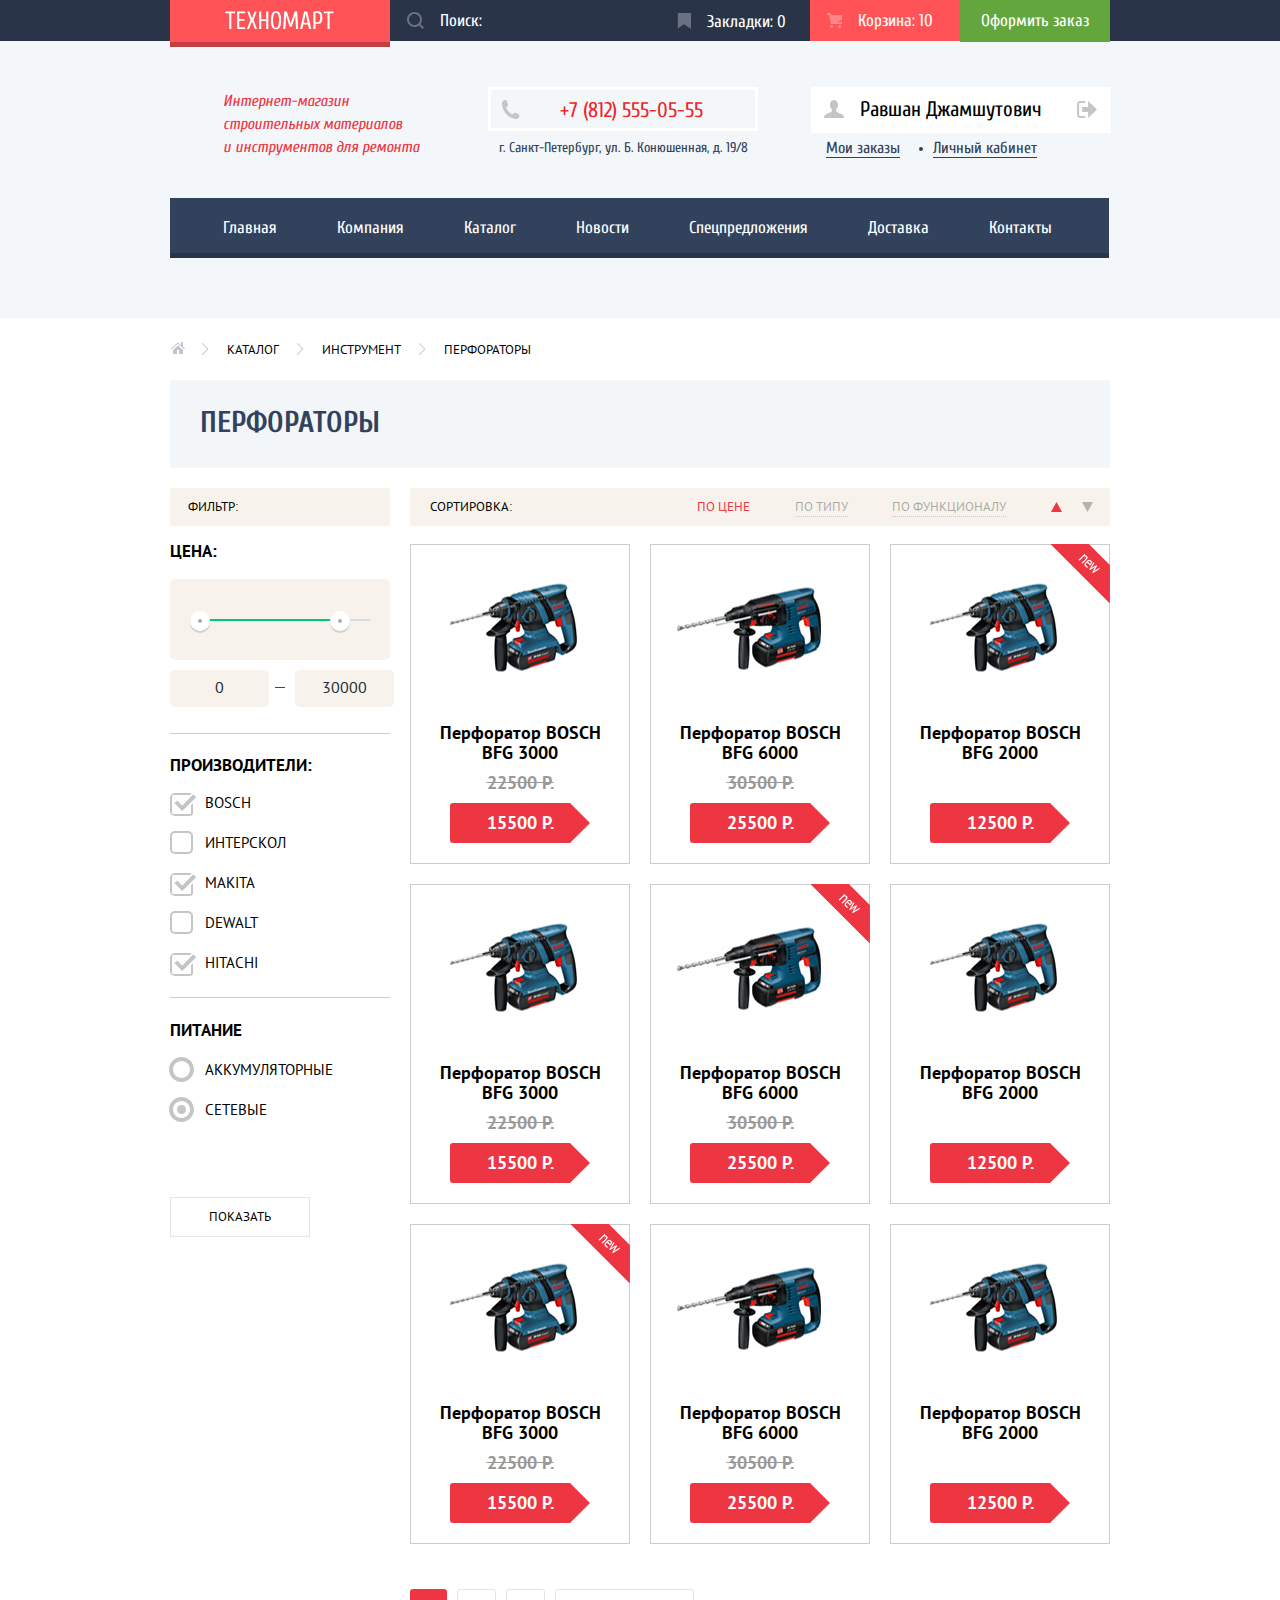
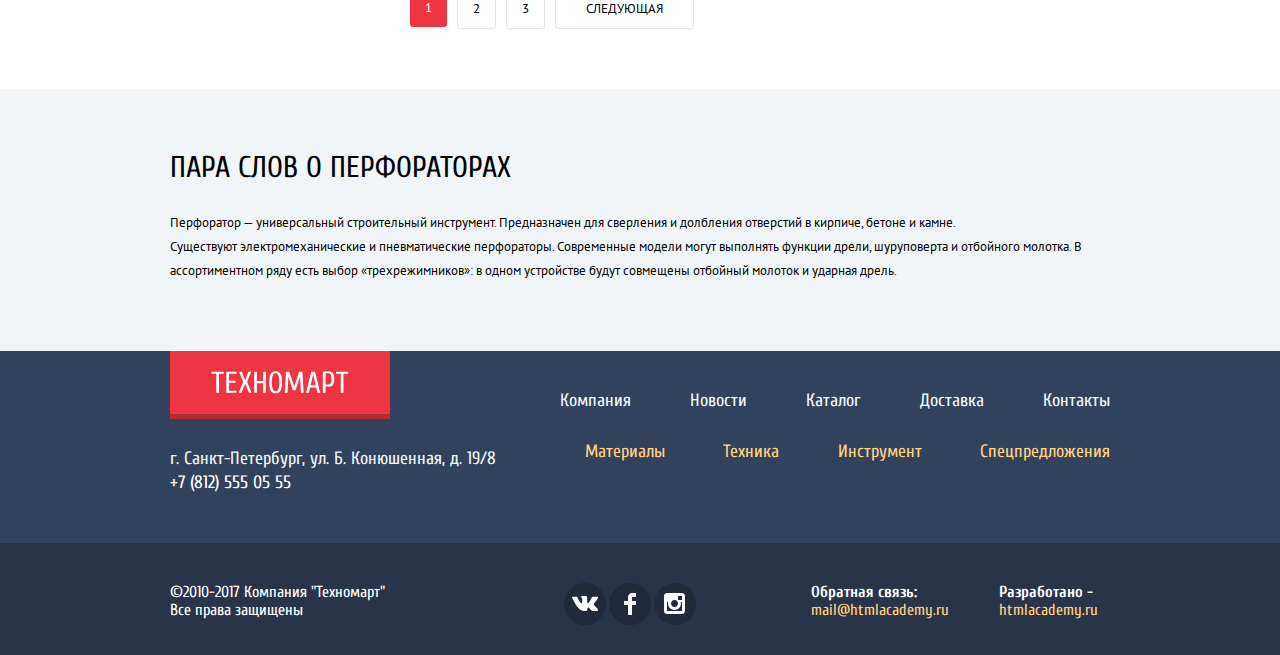
==== commit 86a24202: "Завершение работы над проектом" ====
--- a/catalog.html
+++ b/catalog.html
@@ -2,13 +2,12 @@
 <html lang="ru">
     <head>
         <meta charset="utf-8">
+		<link href="https://fonts.googleapis.com/css?family=Cuprum:400,400i,700%7CPT+Sans:400,400i,700&display=swap&subset=cyrillic" rel="stylesheet">
 		<link href="css/normalize.css" rel="stylesheet">
-		<link href="https://fonts.googleapis.com/css?family=Cuprum:400,400i,700&display=swap&subset=cyrillic" rel="stylesheet">
-		<link href="https://fonts.googleapis.com/css?family=PT+Sans:400,400i,700&display=swap&subset=cyrillic" rel="stylesheet">
 		<link href="css/style.css" rel="stylesheet">
         <title>HTML Academy: Техномарт</title>
     </head>
-<body>
+    <body>
         <header class="header">
 		    <section class="menu-order-back">
 			    <h2 class="visually-hidden">Навигация заказа</h2>
@@ -19,15 +18,14 @@
                     <form action="/" method="post" class="search-form">
                         <input type="text" name="search-form" class="search-form-input" placeholder="Поиск:" aria-label="Кнопка поиска">
                     </form>
-                    <a class="menu-order-button" href="marks.html" title="Закладки">
+                    <a class="menu-order-button" href="bookmarks.html" title="Закладки">
                         <svg version="1.1" xmlns="http://www.w3.org/2000/svg" xmlns:xlink="http://www.w3.org/1999/xlink" x="0px" y="0px" width="14px" height="16px" viewBox="0 0 14 16" enable-background="new 0 0 14 16" xml:space="preserve">
                             <path fill="#ffffff" d="M14,15c0,0.55-0.368,0.741-0.818,0.426l-5.363-3.765c-0.45-0.315-1.187-0.315-1.637,0l-5.364,3.765,c0.368,15.741,0,15.55,0,15V1c0-0.55,0.45-1,1-1h12c0.55,0,1,0.45,1,1V15z"/>
                         </svg>
                         Закладки: 0
                     </a>
                     <a class="menu-order-button button" href="cart.html" title="Корзина">
-                        <svg version="1.1" xmlns="http://www.w3.org/2000/svg" xmlns:xlink="http://www.w3.org/1999/xlink" x="0px" y="0px"
-						    width="15px" height="15px" viewBox="0 0 15 15" enable-background="new 0 0 15 15" xml:space="preserve">
+                        <svg version="1.1" xmlns="http://www.w3.org/2000/svg" xmlns:xlink="http://www.w3.org/1999/xlink" x="0px" y="0px" width="15px" height="15px" viewBox="0 0 15 15" enable-background="new 0 0 15 15" xml:space="preserve">
 						    <g>
 						        <circle fill="#ffffff" cx="4.5" cy="13.5" r="1.5"/>
 						        <circle fill="#ffffff" cx="12.5" cy="13.5" r="1.5"/>
@@ -68,15 +66,15 @@
 							    <a class="logout-icon" href="logout.html">	
 							        <svg version="1.1" xmlns="http://www.w3.org/2000/svg" xmlns:xlink="http://www.w3.org/1999/xlink" x="0px" y="0px" width="21px" height="17px" viewBox="0 0 21 17" enable-background="new 0 0 21 17" xml:space="preserve">
                                         <g>
-	                                        <polygon fill="#c5c5c5" points="21,8.5 12.125,0 12.125,6 6.125,6 6.125,11 12.125,11 12.125,17 	"/>
+	                                        <polygon fill="#c5c5c5" points="21,8.5 12.125,0 12.125,6 6.125,6 6.125,11 12.125,11 12.125,17"/>
 	                                        <path fill="#c5c5c5" d="M3.106,13.952V3.048c0.018-0.376,0.171-1.057,1.01-1.057h5.027V0H4.116C1.938,0,1.112,1.81,1.087,3.027 v10.946C1.112,15.189,1.938,17,4.116,17h5.027v-1.99H4.116C3.277,15.01,3.124,14.327,3.106,13.952z"/>
                                         </g>
                                     </svg>
 							    </a>
 							</div>
 							<ul class="user-info-list">
-     		                    <li class="user-info-item"><a href="#">Мои заказы</a></li>
-					            <li class="user-info-item"><a href="#">Личный кабинет</a></li>
+     		                    <li class="user-info-item"><a href="my-orders.html">Мои заказы</a></li>
+					            <li class="user-info-item"><a href="account.html">Личный кабинет</a></li>
 							</ul>
 		                </div>
 					</div>
@@ -101,20 +99,20 @@
 					    <a href="index.html">
 						    <svg version="1.1" xmlns="http://www.w3.org/2000/svg" xmlns:xlink="http://www.w3.org/1999/xlink" x="0px" y="0px" width="15px" height="12px" viewBox="0 0 15 12" enable-background="new 0 0 15 12" xml:space="preserve">
                                 <g>
-	                                <polygon fill="#C1C6CE" points="3,8 3,12 7,12 7,8 9,8 9,12 13,12 13,8 8,3.516 	"/>
+	                                <polygon fill="#C1C6CE" points="3,8 3,12 7,12 7,8 9,8 9,12 13,12 13,8 8,3.516"/>
 	                                <path fill="#C1C6CE" d="M14.831,6.365L13,4.751V0h-2v2.987L8.332,0.635c-0.02-0.017-0.043-0.023-0.064-0.037 c-0.026-0.018-0.052-0.035-0.08-0.047C8.156,0.539,8.125,0.533,8.093,0.527C8.062,0.521,8.032,0.515,8,0.515 c-0.031,0-0.061,0.006-0.092,0.012C7.875,0.533,7.845,0.539,7.813,0.552C7.785,0.563,7.76,0.581,7.733,0.598 c-0.021,0.014-0.045,0.02-0.064,0.037l-6.498,5.73C0.964,6.548,0.944,6.864,1.126,7.071C1.225,7.183,1.363,7.24,1.501,7.24 c0.118,0,0.236-0.041,0.331-0.125L8,1.677l6.169,5.438C14.265,7.199,14.383,7.24,14.5,7.24c0.139,0,0.276-0.058,0.375-0.169 C15.058,6.864,15.038,6.548,14.831,6.365z"/>
                                 </g>
                             </svg>
 						</a>
 					</li>
                     <li class="breadcrumbs-item">
-                        <a href="#">Каталог</a>
+                        <a href="catalog.html">Каталог</a>
                     </li>
                     <li class="breadcrumbs-item">
-                        <a href="#">Инструмент</a>
+                        <a href="catalog.html">Инструмент</a>
                     </li>
                     <li class="breadcrumbs-item breadcrumbs-item-current">
-					    <a href="#">Перфораторы</a>
+					    <a href="catalog.html">Перфораторы</a>
 					</li>
                 </ul>
     			<section class="catalog-category">
@@ -183,26 +181,28 @@
 				    <div class="sorted-goods-pagination">
                         <div class="catalog-sort">
                             <h3 class="catalog-sort-title">Сортировка:</h3>
-                            <a href="#" title="По цене" class="catalog-sort_js-button active">По цене</a>
-                            <a href="#" title="По типу" class="catalog-sort_js-button">По типу</a>
-                            <a href="#" title="По функционалу" class="catalog-sort_js-button">По функционалу</a>
-                            <a href="/" title="По возрастанию" class="catalog-sort_js-button triangle-button active">
-                                <svg xmlns="http://www.w3.org/2000/svg" width="11" height="10" viewBox="0 0 11 10">
-                                    <path fill="#231F20" d="M5.5 0L0 10h11z" />
-                                </svg>
-                            </a>
-                            <a href="/" title="По убыванию" class="catalog-sort_js-button triangle-button">
-                                <svg xmlns="http://www.w3.org/2000/svg" width="11" height="10" viewBox="0 0 11 10">
-                                    <path fill="#231F20" d="M5.5 10L0 0h11" />
-                                </svg>
-                            </a>
+                            <a href="catalog.html" title="По цене" class="catalog-sort-button active">По цене</a>
+                            <a href="catalog.html" title="По типу" class="catalog-sort-button">По типу</a>
+                            <a href="catalog.html" title="По функционалу" class="catalog-sort-button">По функционалу</a>
+                            <div class="triangles">
+							    <a href="/" title="По возрастанию" class="catalog-sort-button triangle-button active">
+								    <svg xmlns="http://www.w3.org/2000/svg" width="11" height="10" viewBox="0 0 11 10">
+                                        <path fill="#231F20" d="M5.5 0L0 10h11z"/>
+                                    </svg>
+                                </a>
+                                <a href="/" title="По убыванию" class="catalog-sort-button triangle-button">
+                                    <svg xmlns="http://www.w3.org/2000/svg" width="11" height="10" viewBox="0 0 11 10">
+                                        <path fill="#231F20" d="M5.5 10L0 0h11"/>
+                                    </svg>
+                                </a>
+							</div>
                         </div>
 			            <div class="catalog-items">
 			                <p class="visually-hidden">Перфораторы</p>
                             <div class="catalog-item">
                                 <div class="actions">
-                                    <a href="#" class="buy">Купить</a>
-                                    <a href="#" class="bookmark">В закладки</a>
+                                    <a href="cart.html" class="buy">Купить</a>
+                                    <a href="bookmarks.html" class="bookmark">В закладки</a>
                                 </div>
                                 <div class="image"><img width="218" height="168" src="img/item1.png" alt="Перфоратор BOSCH BFG 3000"></div>
                                 <div class="title"><a href=#>Перфоратор BOSCH BFG 3000</a></div>
@@ -211,8 +211,8 @@
                             </div>
 					        <div class="catalog-item">
                                 <div class="actions">
-                                    <a href="#" class="buy">Купить</a>
-                                    <a href="#" class="bookmark">В закладки</a>
+                                    <a href="cart.html" class="buy">Купить</a>
+                                    <a href="bookmarks.html" class="bookmark">В закладки</a>
                                 </div>
                                 <div class="image"><img width="218" height="168" src="img/item.png" alt="Перфоратор BOSCH BFG 6000"></div>
                                 <div class="title"><a href=#>Перфоратор BOSCH BFG 6000</a></div>
@@ -221,8 +221,8 @@
                             </div>
                             <div class="catalog-item flag-new">
                                 <div class="actions">
-                                    <a href="#" class="buy">Купить</a>
-                                    <a href="#" class="bookmark">В закладки</a>
+                                    <a href="cart.html" class="buy">Купить</a>
+                                    <a href="bookmarks.html" class="bookmark">В закладки</a>
                                 </div>
                                 <div class="image"><img width="218" height="168" src="img/item1.png" alt="Перфоратор BOSCH BFG 2000"></div>
                                 <div class="title"><a href=#>Перфоратор BOSCH BFG 2000</a></div>
@@ -231,8 +231,8 @@
                             </div>
     				        <div class="catalog-item">
                                 <div class="actions">
-                                    <a href="#" class="buy">Купить</a>
-                                    <a href="#" class="bookmark">В закладки</a>
+                                    <a href="cart.html" class="buy">Купить</a>
+                                    <a href="bookmarks.html" class="bookmark">В закладки</a>
                                 </div>
                                 <div class="image"><img width="218" height="168" src="img/item1.png" alt="Перфоратор BOSCH BFG 3000"></div>
                                 <div class="title"><a href=#>Перфоратор BOSCH BFG 3000</a></div>
@@ -241,8 +241,8 @@
                             </div>
 						    <div class="catalog-item flag-new">
                                 <div class="actions">
-                                    <a href="#" class="buy">Купить</a>
-                                    <a href="#" class="bookmark">В закладки</a>
+                                    <a href="cart.html" class="buy">Купить</a>
+                                    <a href="bookmarks.html" class="bookmark">В закладки</a>
                                 </div>
 							    <div class="image"><img width="218" height="168" src="img/item.png" alt="Перфоратор BOSCH BFG 6000"></div>
                                 <div class="title"><a href=#>Перфоратор BOSCH BFG 6000</a></div>
@@ -251,8 +251,8 @@
                             </div>
                             <div class="catalog-item">
                                 <div class="actions">
-                                    <a href="#" class="buy">Купить</a>
-                                    <a href="#" class="bookmark">В закладки</a>
+                                    <a href="cart.html" class="buy">Купить</a>
+                                    <a href="bookmarks.html" class="bookmark">В закладки</a>
                                 </div>
                                 <div class="image"><img width="218" height="168" src="img/item1.png" alt="Перфоратор BOSCH BFG 2000"></div>
                                 <div class="title"><a href=#>Перфоратор BOSCH BFG 2000</a></div>
@@ -261,8 +261,8 @@
                             </div>
                             <div class="catalog-item flag flag-new">
                                 <div class="actions">
-                                    <a href="#" class="buy">Купить</a>
-                                    <a href="#" class="bookmark">В закладки</a>
+                                    <a href="cart.html" class="buy">Купить</a>
+                                    <a href="bookmarks.html" class="bookmark">В закладки</a>
                                 </div>
                                 <div class="image"><img width="218" height="168" src="img/item1.png" alt="Перфоратор BOSCH BFG 3000"></div>
                                 <div class="title"><a href=#>Перфоратор BOSCH BFG 3000</a></div>
@@ -271,8 +271,8 @@
                             </div>
                             <div class="catalog-item">
                                 <div class="actions">
-                                    <a href="#" class="buy">Купить</a>
-                                    <a href="#" class="bookmark">В закладки</a>
+                                    <a href="cart.html" class="buy">Купить</a>
+                                    <a href="bookmarks.html" class="bookmark">В закладки</a>
                                 </div>
                                 <div class="image"><img width="218" height="168" src="img/item.png" alt="Перфоратор BOSCH BFG 6000"></div>
                                 <div class="title"><a href=#>Перфоратор BOSCH BFG 6000</a></div>
@@ -281,8 +281,8 @@
                             </div>
                             <div class="catalog-item">
                                 <div class="actions">
-                                    <a href="#" class="buy">Купить</a>
-                                    <a href="#" class="bookmark">В закладки</a>
+                                    <a href="cart.html" class="buy">Купить</a>
+                                    <a href="bookmarks.html" class="bookmark">В закладки</a>
                                 </div>
                                 <div class="image"><img width="218" height="168" src="img/item1.png" alt="Перфоратор BOSCH BFG 2000"></div>
                                 <div class="title"><a href=#>Перфоратор BOSCH BFG 2000</a></div>
@@ -295,13 +295,13 @@
                                 <a class="catalog-button">1</a>
                             </li>
                             <li class="pagination-item">
-                                <a href="#" class="catalog-button">2</a>
+                                <a href="catalog.html" class="catalog-button">2</a>
                             </li>
                             <li class="pagination-item">
-                                <a href="#" class="catalog-button">3</a>
+                                <a href="catalog.html" class="catalog-button">3</a>
                             </li>
                             <li class="pagination-item">
-                                <a href="#" class="catalog-button">Следующая</a>
+                                <a href="catalog.html" class="catalog-button">Следующая</a>
                             </li>
                         </ul>
 					</div>
@@ -322,7 +322,7 @@
 			    <h2 class="visually-hidden">Контакты и навигация</h2>
 			    <div class="container">
 	                <div class="footer-contacts">
-  	  	                <a class="footer-logo-back">
+  	  	                <a href="index.html" class="footer-logo-back">
 	                        <img src="img/logo.svg" width="138" height="23" alt="Логотип магазина Техномарт">
 		                </a>
 		                <address class="footer-address">
@@ -336,12 +336,13 @@
                             <li><a href="news.html">Новости</a></li>
                             <li><a href="catalog.html">Каталог</a></li>
                             <li><a href="delivery.html">Доставка</a></li>
-                            <li><a href="contacts.html">Контакты</a></li>	
+                            <li><a href="contacts.html">Контакты</a></li>
+						</ul>
 		                <ul class="footer-catalog-navigation">
-		                    <li><a href="#">Материалы</a></li>
-                            <li><a href="#">Техника</a></li>
-                            <li><a href="#">Инструмент</a></li>
-                            <li><a href="special-offers.html">Спецпредложения</a></li>
+		                    <li><a href="catalog.html">Материалы</a></li>
+                            <li><a href="catalog.html">Техника</a></li>
+                            <li><a href="catalog.html">Инструмент</a></li>
+                            <li><a href="catalog.html">Спецпредложения</a></li>
 		                </ul>
 				    </div>
 				</div>
@@ -385,18 +386,18 @@
 			</section>
 		</footer>
         <section class="modal modal-cart">
-			    <div class="form-container">
-				    <h2>Товар добавлен в корзину!</h2>
-				</div>
-				<div class="form-button-cart-background">
-			        <div class="form-container"> 
-					    <ul class="buttons">
-				            <li class="button form-button-cart"><a href="#">Оформить заказ</a></li>
-						    <li class="form-button-continue"><a href="#">Продолжить покупки</a></li>
-						</ul>
-				 	</div>   
-				</div>
-                <button class="modal-close" type="button">Закрыть</button>
+			<div class="form-container">
+				<h2>Товар добавлен в корзину!</h2>
+			</div>
+			<div class="form-button-cart-background">
+			    <div class="form-container"> 
+					<ul class="buttons">
+				        <li class="button form-button-cart"><a href="#">Оформить заказ</a></li>
+						<li class="form-button-continue"><a href="#">Продолжить покупки</a></li>
+					</ul>
+				</div>   
+			</div>
+            <button class="modal-close" type="button">Закрыть</button>
 		</section>	
 		<script src="js/catalog-script.js"></script>
 	</body>
--- a/css/style.css
+++ b/css/style.css
@@ -1,6 +1,6 @@
 html,
 body {
-    font-family: Cuprum, "Arial", sans-serif;
+    font-family: "Cuprum", "Arial", sans-serif;
     color: #000000;
     background-color: #ffffff;
     min-width: 1200px;
@@ -10,6 +10,8 @@
 a {
     text-decoration: none;
 	color: #ffffff;
+	margin: 0;
+	padding: 0;
 }
 
 .nav-menu,
@@ -34,7 +36,7 @@
 	background-color: #ff5357;
 	border: none;
 	border-radius: 3px;
-	padding: 11px 0;
+	padding: 12px 0;
 }
 
 .button:hover,
@@ -74,8 +76,6 @@
 	padding: 0;
 }
 
-
-
 /*ХЕДЕР*/
 
 /*логитип, поиск, закладки, корзина, сдалать заказ*/
@@ -90,12 +90,13 @@
     flex-direction: row;
     align-items: center;
     justify-content: space-between;
-    height: 42px;
+    height: 41px;
 }
 
 /*логотип*/
 .header-logo {
 	position: relative;
+	border-radius: 0;
 	box-shadow: inset 0px -5px 0 0 rgba(0, 0, 0, 0.24);
 	width: 220px;
 	padding-top: 16px;
@@ -108,13 +109,12 @@
 }
 
 .search-form-input {
-	font-family: Cuprum, "Arial", sans-serif;
+	font-family: "Cuprum", "Arial", sans-serif;
 	font-size: 17px;
 	line-height: 18px;
     color: #ffffff;
 	background: transparent url("../img/icon-search-darkgrey.svg") no-repeat 17px 12px;
 	border: none;
-	outline: none;
 	width: 221px;
 	padding: 12px 0 12px 50px;
 }
@@ -142,6 +142,7 @@
 .search-form-input:focus {
     color: #000000;
     background: #ffffff url("../img/icon-search-red.svg") no-repeat 17px 12px;
+	outline: none;
 }
 
 /*ссылки закладки, корзина*/
@@ -154,7 +155,7 @@
     color: #ffffff;
 	border-radius: 0;
 	min-width: 150px;
-	padding: 10px 0;
+	padding: 11px 0;
 }
 
 .menu-order-button a {
@@ -172,7 +173,7 @@
 }
 
 .menu-order-button .button:active {
-	color: rgba(255, 255, 255, 0.6)
+	color: rgba(255, 255, 255, 0.6);
 }
 
 .menu-order-button svg {
@@ -438,7 +439,7 @@
 .nav-menu {
     display: flex;
     flex-wrap: wrap;
-	margin-right: 0;
+	margin-right: 0px;
 	padding-bottom: 60px;
 }
 
@@ -458,14 +459,19 @@
 .nav-menu li:nth-child(7n) {
     padding-right: 57px;
 }	
+
 .nav-menu li:hover,
 .nav-menu li:focus {
     background-color: #293449;
 }
+
 .nav-menu li:active {
-    color: rgba(255, 255, 255, 0.5);
     background-color: #1d2739;
     box-shadow: none;
+}
+
+.nav-menu li:active a {
+	color: rgba(255, 255, 255, 0.6);
 }
 
 /*ФУТЕР*/
@@ -505,16 +511,15 @@
 .footer-navigation {
     display: flex;
     flex-direction: column;
-    justify-content: space-between;
     width: 550px;
-    margin-top: 40px
+    margin-top: 40px;
 }
 
 .footer-site-navigation {
     display: flex;
     flex-wrap: wrap; 
     justify-content: space-between;
-    padding-bottom: 25px;
+    padding-bottom: 30px;
 }
 
 .footer-site-navigation a {
@@ -537,7 +542,6 @@
     justify-content: space-between;
     width: 525px;
 	margin-left: 25px;
-    padding-top: 35px;
 }
  
 .footer-catalog-navigation a {
@@ -578,12 +582,13 @@
 
 .footer-social {
 	display: flex;
-	flex-direction: row;
-	width: 132px;
+	flex-wrap: wrap;
+	width: 135px;
 }
 
 .footer-social a {
 	display: inline-block;
+	vertical-align: top;
 	opacity: 1;
 	background-color: #212a3a;
 	border-radius: 50%;
@@ -680,7 +685,6 @@
 }
 
 .category-item {
-	display: inline-block;
 	font-size: 24px;
     font-weight: bold; 
     line-height: 30px;
@@ -722,35 +726,35 @@
     z-index: 1;
     width: 60px;
     height: 59px;
-    background-image: url('../img/new-flag.png') no-repeat;
+    background: url("../img/new-flag.png") no-repeat;
 }
 
 .category-item-materials {
-    background: #ffbf47 url('../img/icon-1.svg') no-repeat;
+    background: #ffbf47 url("../img/icon-1.svg") no-repeat;
     background-size: 44px 65px;
     background-position: 213px 31px;
 }
 
 .category-item-tools {
-    background: #3bbce3 url('../img/icon-2.svg') no-repeat;
+    background: #3bbce3 url("../img/icon-2.svg") no-repeat;
     background-size: 75px 61px;
     background-position: 197px 33px;
 }
 
 .category-item-technics {
-    background: #dc91d8 url('../img/icon-3.svg') no-repeat;
+    background: #dc91d8 url("../img/icon-3.svg") no-repeat;
     background-size: 78px 62px;
     background-position: 191px 31px;
 }
 
 .category-item-discounts {
-    background: #8ed78f url('../img/icon-4.svg') no-repeat;
+    background: #8ed78f url("../img/icon-4.svg") no-repeat;
     background-size: 59px 72px;
     background-position: 196px 26px;
 }
 
 .category-item-delivery {
-    background: #ffc047 url('../img/icon-5.svg') no-repeat;
+    background: #ffc047 url("../img/icon-5.svg") no-repeat;
     background-size: 78px 63px;
     background-position: 191px 32px;
 }
@@ -759,6 +763,7 @@
 
 .slides {
 	display: inline-block;
+	vertical-align: top;
 	display: none;
 	position: relative;
 	margin-right: 20px;
@@ -812,6 +817,7 @@
 
 .slider-controls-round {  
     display: inline-block;
+	vertical-align: bottom;
     background-color: #ffffff;
     border: 2px solid #ffffff;
     border-radius: 50%;
@@ -836,7 +842,7 @@
 
 #product-1:checked ~ .slider #slide-1,
 #product-2:checked ~ .slider #slide-2 {
-    background-color:  #ee3643 ;
+    background-color: #ee3643;
     border: 2px solid #ffffff;	
 }
 
@@ -892,6 +898,7 @@
 .brand {
     display: inline-block;
     text-align: center;
+	vertical-align: top;
     background-color: #ffffff;
     border: solid 1px #e5e5e5;
     width: 220px;
@@ -907,49 +914,39 @@
 	position: absolute;
 }
 
-.brand .bosch img {
+.brand img {
 	display: inline-block;
+	vertical-align: top;
 	position: relative;
+}
+
+.bosch img {
 	top: 53px;
 }
-.brand .makita img {
-	display: inline-block;
-	position: relative;
+.makita img {
 	top: 50px;
 }
-.brand .dewalt img {
-    display: inline-block;
-	position: relative;
+.dewalt img {
 	top: 48px;
 }
 
-.brand .interskol img {
-    display: inline-block;
-	position: relative;
+.interskol img {
 	top: 20px;
 }
 
-.brand .hitachi img {
-    display: inline-block;
-	position: relative;
+.hitachi img {
 	top: 58px;
 }
 
-.brand .lg img {
-    display: inline-block;
-	position: relative;
+.lg img {
 	top: 35px;
 }
 
-.brand .aeg img {
-    display: inline-block;
-	position: relative;
+.aeg img {
 	top: 23px;
 }
 
-.brand .metabo img {
-    display: inline-block;
-	position: relative;
+.metabo img {
 	top: 34px;
 }
 
@@ -966,7 +963,7 @@
 /*Сервисы*/
 .service-back {
     background-color: #f4f7f9;
-    margin-top: 80px;
+    margin-top: 75px;
 	padding-top: 65px;
 }
 
@@ -977,7 +974,7 @@
 }
 
 .service-description {
-    font-family: "PT Sans", Arial, sans-serif;
+    font-family: "PT Sans", "Arial", sans-serif;
     font-size: 13px;
     line-height: 24px;
     color: #000000;
@@ -1010,7 +1007,6 @@
 .service-label:hover,
 .service-label:focus {
     background-color: #293449;
-    outline: none;
 }
 
 .service-label:active,
@@ -1056,12 +1052,12 @@
 	text-transform: uppercase;
     color: #32425c;
     margin-bottom: 20px;
-	margin-top: 0;
+	margin-top: 0px;
 }
 
 .service-slide p {
 	position: absolute;
-    font-family: "PT Sans", Arial, sans-serif;
+    font-family: "PT Sans", "Arial", sans-serif;
 	font-size: 13px;
     line-height: 24px;
     color: #000000;
@@ -1083,21 +1079,21 @@
 
 .service-slide-delivery {
 	position: relative;
-	background: url('../img/delivery.png') no-repeat;
+	background: url("../img/delivery.png") no-repeat;
 	background-size: 468px 261px;
 	background-position: 150px 25px;
 }
 
 .service-slide-guarantee {
 	position: relative;
-	background: url('../img/guarantee.png') no-repeat;
+	background: url("../img/guarantee.png") no-repeat;
 	background-size: 389px 283px;
 	background-position: 240px 0;
 }
 
 .service-slide-credit {
 	position: relative;
-	background: url('../img/credit.png') no-repeat;
+	background: url("../img/credit.png") no-repeat;
 	background-size: 465px 285px;
 	background-position: 158px 0;
 }
@@ -1140,7 +1136,7 @@
 }
 
 .description-company p {
-    font-family: "PT Sans", Arial, sans-serif;
+    font-family: "PT Sans", "Arial", sans-serif;
 	font-size: 13px;
     line-height: 24px;
 	padding-top: 24px;
@@ -1181,7 +1177,7 @@
 }
 
 .our-office p {
-    font-family: "PT Sans", Arial, sans-serif;
+    font-family: "PT Sans", "Arial", sans-serif;
 	font-size: 13px;
     line-height: 24px;
 	width: 185px;
@@ -1190,7 +1186,7 @@
 }
 
 .write-us-button {
-    font-family: Cuprum;
+    font-family: "Cuprum" "Arial", sans-serif;
 	width: 300px;
   	margin-top: 38px;
 }
@@ -1223,7 +1219,7 @@
 }
 
 .breadcrumbs-item a {
-    font-family: "PT Sans", Arial, sans-serif;
+    font-family: "PT Sans", "Arial", sans-serif;
     font-size: 13px;
     line-height: 18px;
     color: #000000;
@@ -1261,7 +1257,7 @@
 }
 
 .filter-form {
-    font-family: "PT Sans", Arial, sans-serif;
+    font-family: "PT Sans", "Arial", sans-serif;
     width: 220px;
 }
 
@@ -1270,7 +1266,7 @@
 }
 
 .filter {
-    font-family: "PT Sans", Arial, sans-serif;
+    font-family: "PT Sans", "Arial", sans-serif;
     font-size: 13px;
     line-height: 18px;
     text-transform: uppercase;
@@ -1302,7 +1298,7 @@
 }
 
 .filter-item-price legend {
-	margin-bottom: 13px
+	margin-bottom: 13px;
 } 
 
 .filter-item-price input {
@@ -1456,8 +1452,32 @@
     left: -35px;
     width: 27px;
     height: 23px;
-    background-image: url('../img/checkbox-on.svg');
-    border: 0px solid #c5c5c5;;
+    background-image: url("../img/checkbox-on.svg");
+    border: 0px solid #c5c5c5;
+}
+
+.filter-input-checkbox:focus + label::before,
+.filter-input-checkbox:hover + label::before {
+	content: "";
+    position: absolute;
+    left: -35px;
+    top: -2px;
+    width: 19px;
+    height: 19px;
+    border: 2px solid #b5b5b5;
+    border-radius: 5px;
+}
+
+.filter-input-checkbox:checked:focus + label::before,
+.filter-input-checkbox:checked:hover + label::before {
+    content: "";
+    position: absolute;
+    top: 0px;
+    left: -35px;
+    width: 27px;
+    height: 23px;
+    background-image: url("../img/checkbox-on-hover.svg");
+    border: 0px solid #c5c5c5;
 }
 
 .filter-item-power legend {
@@ -1475,7 +1495,7 @@
     top: -3px;
     width: 25px;
     height: 25px;
-    background-image: url('../img/radio-off.svg');
+    background-image: url("../img/radio-off.svg");
 }
 
 .filter-input-radio:checked + label::before {
@@ -1485,11 +1505,33 @@
     left: -36px;
     width: 25px;
     height: 25px;
-    background-image: url('../img/radio-on.svg');
+    background-image: url("../img/radio-on.svg");
+}
+
+.filter-input-radio:focus + label::before,
+.filter-input-radio:hover + label::before {
+    content: "";
+    position: absolute;
+    left: -36px;
+    top: -3px;
+    width: 25px;
+    height: 25px;
+    background-image: url("../img/radio-off-hover.svg");
+}
+
+.filter-input-radio:checked:focus + label::before,
+.filter-input-radio:checked:hover + label::before {
+    content: "";
+    position: absolute;
+    top: -3px;
+    left: -36px;
+    width: 25px;
+    height: 25px;
+    background-image: url("../img/radio-on-hover.svg");
 }
 
 .show-result {
-    font-family: "PT Sans", Arial, sans-serif;
+    font-family: "PT Sans", "Arial", sans-serif;
     font-size: 13px;
     line-height: 18px;
     text-transform: uppercase;
@@ -1502,11 +1544,12 @@
     padding-top: 10px;
     padding-bottom: 10px;
 }
+
 /*сортировка*/
 
 .catalog-sort-title,
-.catalog-sort_js-button {
-    font-family: "PT Sans", Arial, sans-serif;
+.catalog-sort-button {
+    font-family: "PT Sans", "Arial", sans-serif;
     font-size: 13px;
     line-height: 18px;
 	font-weight: normal;
@@ -1517,6 +1560,8 @@
 .catalog-sort {
     background-color: #f7f3ec;
     display: flex;
+	flex-wrap: wrap;
+	justify-content: space-between;
     align-items: center;
 }
 
@@ -1524,35 +1569,19 @@
     margin: 10px 140px 10px 20px;
 }
 
-.catalog-sort_js-button {
+.catalog-sort-button {
     opacity: 0.3;
     border-bottom: 1px dotted #ee3643;
 }
 
-.catalog-sort_js-button:first-of-type {
-    margin-right: 71px;
-}
-
-.catalog-sort_js-button:nth-of-type(2) {
-    margin-right: 65px;
-}
-
-.catalog-sort_js-button:nth-of-type(3) {
-    margin-right: 46px;
-}
-
-.catalog-sort_js-button:nth-of-type(4) {
-    margin-right: 21px;
-}
-
-.catalog-sort_js-button:hover,
-.catalog-sort_js-button:focus {
+.catalog-sort-button:hover,
+.catalog-sort-button:focus {
     opacity: 1;
     border-bottom: 1px solid #ee3643;
 }
 
-.catalog-sort_js-button:active,
-.catalog-sort_js-button.active {
+.catalog-sort-button:active,
+.catalog-sort-button.active {
     color: #ee3643;
     border: none;
     opacity: 1;
@@ -1562,6 +1591,7 @@
 .triangle-button:hover,
 .triangle-button:focus {
     border: none;
+	padding-right: 17px;
 }
 
 .triangle-button:active path,
@@ -1575,7 +1605,7 @@
     display: flex;
     flex-wrap: wrap;
 	justify-content: space-between;
-    font-family: "PT Sans", Arial, sans-serif;
+    font-family: "PT Sans", "Arial", sans-serif;
     width: 700px;
     margin: 18px 0 25px;   
 }
@@ -1584,14 +1614,13 @@
     display: flex;
     flex-wrap: wrap;
 	justify-content: space-between;
-    font-family: "PT Sans", Arial, sans-serif;
+    font-family: "PT Sans", "Arial", sans-serif;
     margin-top: 20px;
 	margin-right: 0px;    
 }
 
 .catalog-item {
     position: relative;
-    display: inline-block;
     font-size: 18px; 
     font-weight: bold;
     line-height: 20px;
@@ -1609,7 +1638,7 @@
     z-index: 20;
     width: 60px;
     height: 59px;
-    background-image: url("../img/new-flag.png") no-repeat;
+    background: url("../img/new-flag.png") no-repeat;
 }
 
 .catalog-item .actions {
@@ -1624,9 +1653,9 @@
     z-index: 10;
 }
 
-.catalog-item .actions .buy,
-.catalog-item .actions .bookmark {
-	font-family: Cuprum, "Arial", sans-serif;
+.actions .buy,
+.actions .bookmark {
+	font-family: "Cuprum", "Arial", sans-serif;
     display: block;
     font-size: 14px;
     font-weight: normal;
@@ -1643,29 +1672,29 @@
     padding: 7px 0;
 }
 
-.catalog-item .actions .bookmark {
+.actions .bookmark {
     color: #32425c;
     background-color: white;
     border: 3px solid #367315;
     box-shadow: none;
 }
 
-.catalog-item .actions .buy:hover,
-.catalog-item .actions .buy:focus {
+.actions .buy:hover,
+.actions .buy:focus {
     background-color: #5fbb2d;
 }
 
-.catalog-item .actions .buy:active {
+.actions .buy:active {
 	background-color: #518534;
 	box-shadow: none;
 }
 
-.catalog-item .actions .bookmark:hover,
-.catalog-item .actions .bookmark:focus {
+.actions .bookmark:hover,
+.actions .bookmark:focus {
 	border: solid 3px #32425c;
 }
 
-.catalog-item .actions .bookmark:active {
+.actions .bookmark:active {
     opacity: 0.3;
     border: solid 3px #32425c;
 }
@@ -1683,7 +1712,7 @@
     height: 168px;
 }
 
-.catalog-item .image img {
+.catalog-item img {
     max-width: 100%;
 }
 
@@ -1746,7 +1775,7 @@
 }
 
 .catalog-button {
-    font-family: "PT Sans", Arial, sans-serif;
+    font-family: "PT Sans", "Arial", sans-serif;
     font-size: 13px;
     font-weight: normal;
 	line-height: 18px;
@@ -1791,7 +1820,7 @@
 }
 
 .about-perforator p {
-    font-family: "PT Sans", Arial, sans-serif;
+    font-family: "PT Sans", "Arial", sans-serif;
     font-size: 13px;
     line-height: 24px;
     text-align: left;
@@ -1895,7 +1924,7 @@
 }
 
 .message-form placeholder {
-	font-family: "PT Sans", Arial, sans-serif;
+	font-family: "PT Sans", "Arial", sans-serif;
 	font-size: 13px;
 	line-height: 18px;
 	display: block;
@@ -1911,7 +1940,7 @@
 }
 
 .message-form input {
-	font-family: "PT Sans", Arial, sans-serif;
+	font-family: "PT Sans", "Arial", sans-serif;
 	font-size: 13px;
 	line-height: 18px;
 	display: block;
@@ -1929,7 +1958,7 @@
 
 .message-form textarea {
 	display: block;
-	font-family: "PT Sans", Arial, sans-serif;
+	font-family: "PT Sans", "Arial", sans-serif;
 	font-size: 13px;
 	line-height: 18px;
 	color: #000000;
@@ -1948,7 +1977,7 @@
 
 .message-form input:hover,
 .message-form textarea:hover {
-	border: 2px solid #b5b5b5
+	border: 2px solid #b5b5b5;
 }
 
 .message-form input:focus,
@@ -1994,7 +2023,8 @@
 
 /*окно добавления в корзину*/
 .modal-cart {
-	background-image: url("../img/modal-check.svg") no-repeat;
+	background-image: url("../img/modal-check.svg");
+	background-repeat: no-repeat;
 	background-position: 70px 48px;
 	border-top: 7px #ee3643 solid;
 	width: 620px;
@@ -2063,8 +2093,8 @@
 	min-height: 446px;
 	margin-left: -470px;
     margin-top: -223px;
-	background-image: url("../img/modal-check.svg") no-repeat;
-	background-position: 70px 48px;
+	background: url("../img/map-big.png") no-repeat;
+	background-position: 0px 0px;
 	display: none;
 }
 
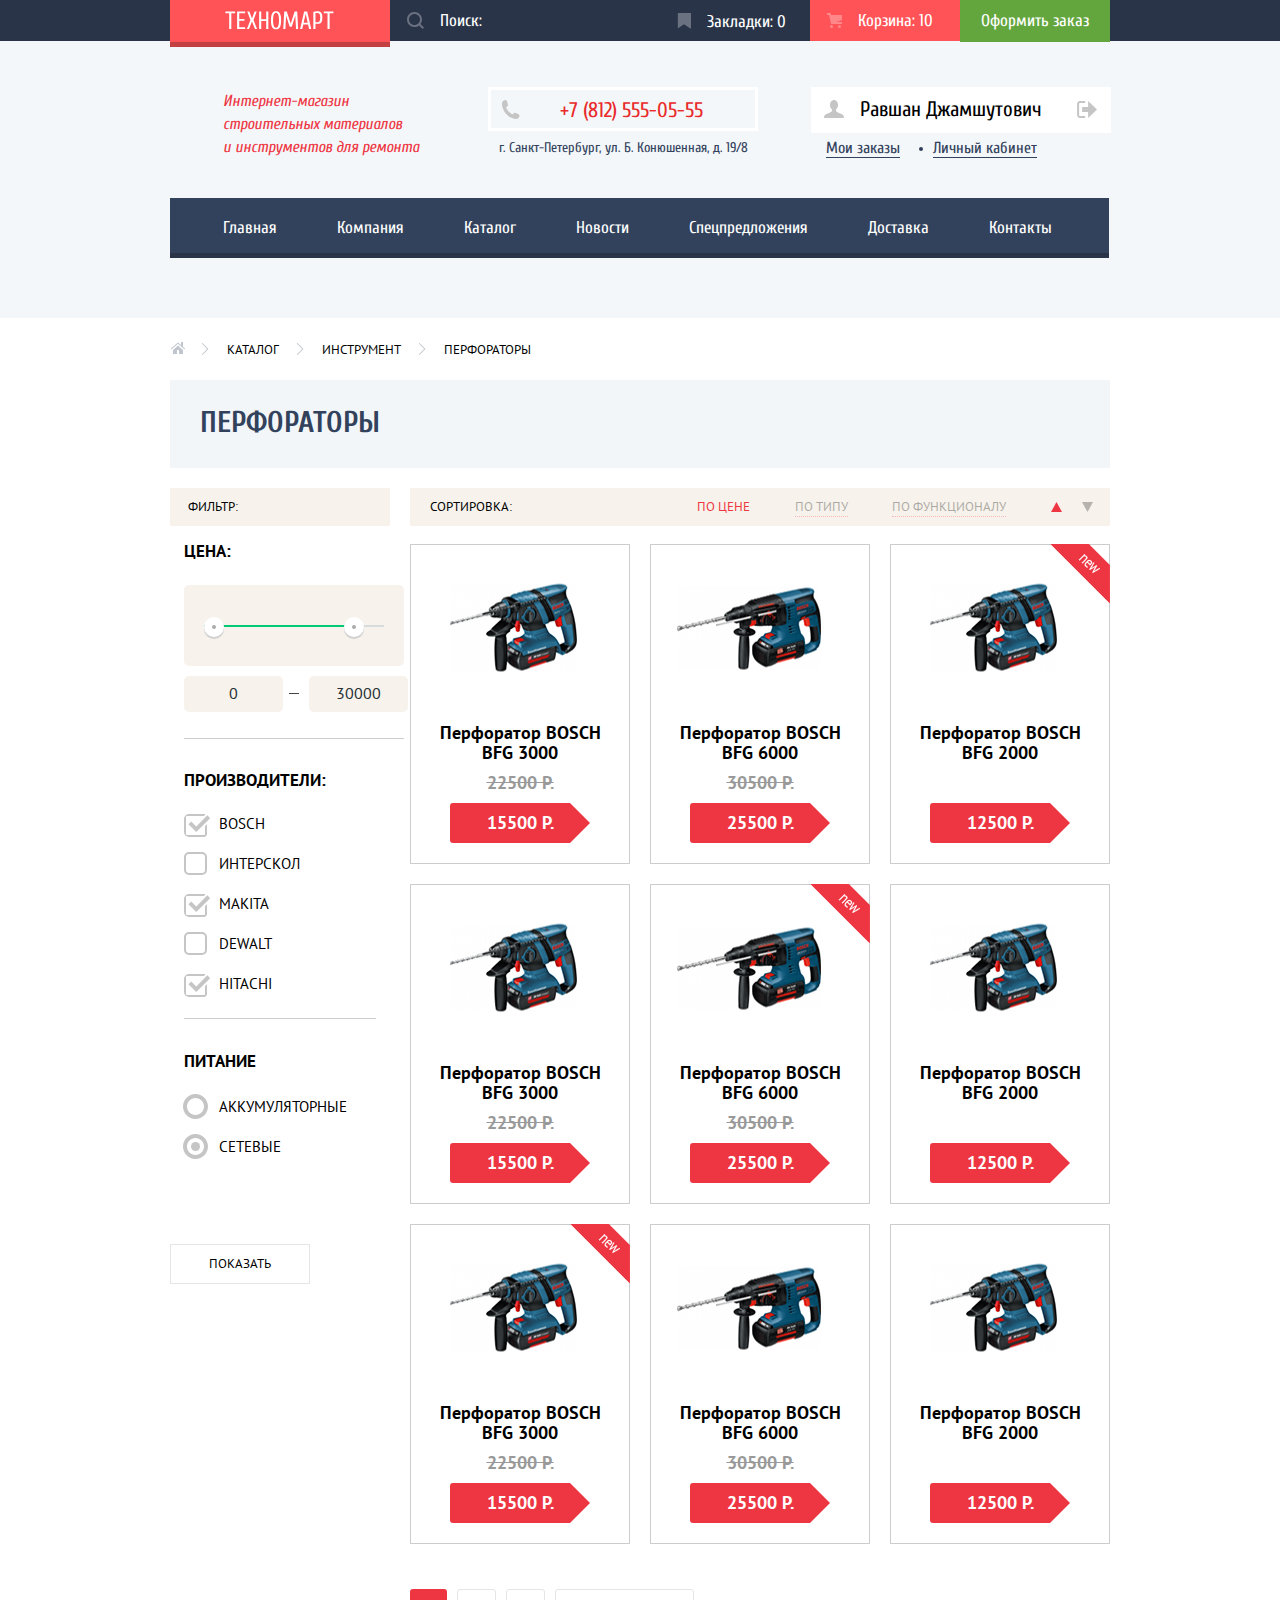
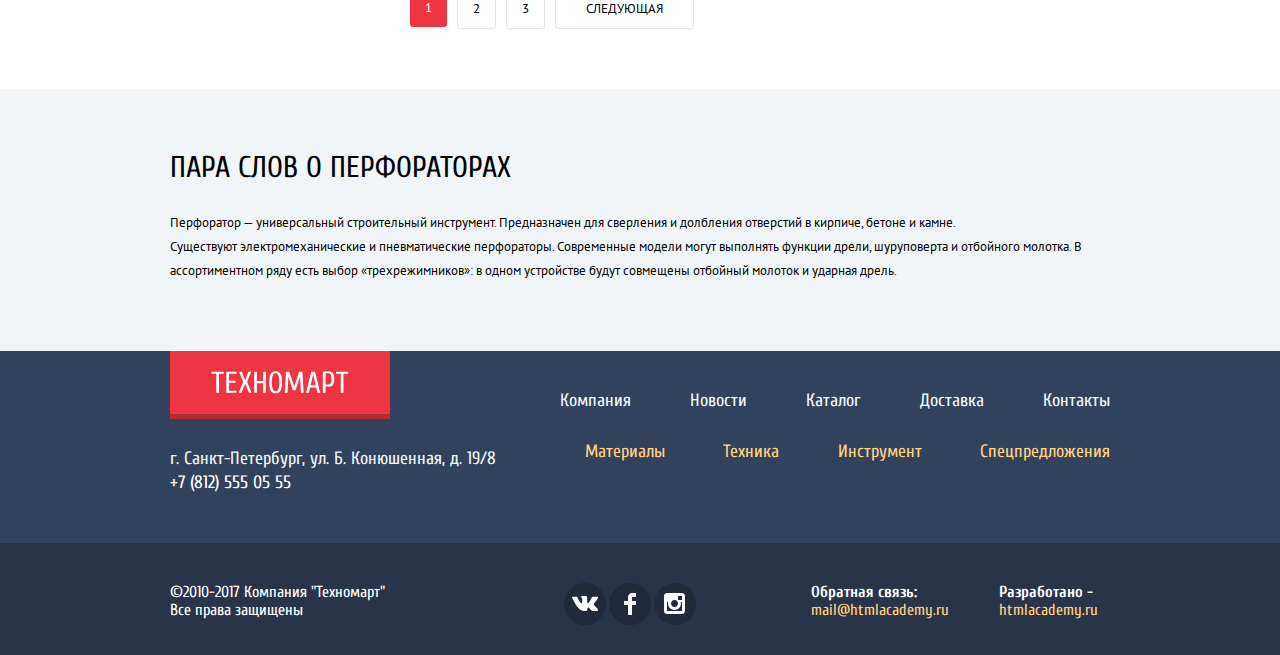
==== commit f0d1e1e9: "Завершение работы над проектом" ====
--- a/catalog.html
+++ b/catalog.html
@@ -4,7 +4,7 @@
         <meta charset="utf-8">
 		<link href="https://fonts.googleapis.com/css?family=Cuprum:400,400i,700%7CPT+Sans:400,400i,700&display=swap&subset=cyrillic" rel="stylesheet">
 		<link href="css/normalize.css" rel="stylesheet">
-		<link href="css/style.css" rel="stylesheet">
+		<link href="css/min-style.css" rel="stylesheet">
         <title>HTML Academy: Техномарт</title>
     </head>
     <body>
@@ -399,6 +399,6 @@
 			</div>
             <button class="modal-close" type="button">Закрыть</button>
 		</section>	
-		<script src="js/catalog-script.js"></script>
+		<script src="js/min-catalog-script.js"></script>
 	</body>
 </html>--- a/css/min-style.css
+++ b/css/min-style.css
@@ -0,0 +1 @@
+html,body{font-family:"Cuprum","Arial",sans-serif;color:#000;background-color:#fff;min-width:1200px;margin:0}a{text-decoration:none;color:#fff;margin:0;padding:0}.nav-menu,.user-info-list,.service-list,.delivery-company,.breadcrumbs,.filter-form ul,.pagination-list,.footer-site-navigation,.footer-catalog-navigation,.buttons{list-style:none}.button{font-size:14px;line-height:18px;text-align:center;text-transform:uppercase;color:#fff;background-color:#ff5357;border:none;border-radius:3px;padding:12px 0}.button:hover,.button:focus{background-color:#ca2c37;border:none}.button:active{background-color:#ba2732;border:none}.container{width:940px;margin:0 auto;padding:0 0}.visually-hidden{position:absolute;border:0;width:1px;height:1px;margin:-1px;padding:0;clip:rect(0 0 0 0);overflow:hidden}p,h2,h3,ul,a{margin:0;padding:0}.menu-order-back{color:#fff;background-color:#293449}.menu-order{display:flex;flex-direction:row;align-items:center;justify-content:space-between;height:41px}.header-logo{position:relative;border-radius:0;box-shadow:inset 0 -5px 0 0 rgba(0,0,0,.24);width:220px;padding-top:16px;padding-bottom:12px}.search-form{overflow:hidden}.search-form-input{font-family:"Cuprum","Arial",sans-serif;font-size:17px;line-height:18px;color:#fff;background:transparent url("../img/icon-search-darkgrey.svg") no-repeat 17px 12px;border:none;width:221px;padding:12px 0 12px 50px}.search-form-input::-webkit-input-placeholder{color:#fff}.search-form-input::-moz-placeholder{color:#fff}.search-form-input:-ms-input-placeholder{color:#fff}.search-form-button{display:none}.search-form-input:hover{background:#212a3a url("../img/icon-search-white.svg") no-repeat 17px 12px}.search-form-input:focus{color:#000;background:#fff url("../img/icon-search-red.svg") no-repeat 17px 12px;outline:none}.menu-order-button{font-size:17px;line-height:18px;text-align:left;text-transform:none;color:#fff;border-radius:0;min-width:150px;padding:11px 0}.menu-order-button a{position:absolute}.menu-order-button:not(.make-order-button):not(.button):hover,.menu-order-button:not(.make-order-button):not(.button):focus{background-color:#212a3a}.menu-order-button:not(.make-order-button):not(.button):active{color:rgba(255,255,255,.6);background-color:#161d29}.menu-order-button .button:active{color:rgba(255,255,255,.6)}.menu-order-button svg{opacity:.3;position:relative;top:2px;padding-left:17px;padding-right:12px}.menu-order-button:hover svg,.menu-order-button:focus svg{opacity:1}.menu-order-button:active svg{opacity:.5}.make-order-button{text-align:center;background-color:#63a63e;width:150px;padding:12px 0}.make-order-button:hover,.make-order-button:focus{background-color:#5fbb2d}.make-order-button:active{color:rgba(255,255,255,.5);background-color:#518534}.top-back{background-color:#f4f7f9}.top-back svg{color:#c5c5c5}.top-back svg:hover,.top-back svg:focus{fill:#32425c;opacity:1}.contacts-account{display:flex;flex-direction:row;justify-content:space-between;margin-bottom:38px}.shop-name{font-size:16px;font-weight:normal;font-style:italic;line-height:23px;color:#ee3643;width:200px;margin:49px 0 0 53px}.shop-name-catalog{margin-right:12px}.header-contacts{text-align:center;width:270px;padding-top:46px}.phone-back{display:flex;flex-direction:row;font-size:21px;color:#e9292a;border:solid 3px #fff;padding-top:8px;padding-bottom:6px}.phone-back svg{position:relative;top:2px;padding-left:10px;padding-right:40px}.address{font-size:14px;line-height:24px;text-align:center;color:#32425c;padding-top:5px}.user-navigation{display:flex;flex-direction:row;justify-content:space-between;width:281px;margin-top:46px}.user-navigation-catalog{display:flex;flex-direction:column;justify-content:space-between;width:299px;height:70px;margin-top:46px}.sign-in-button,.sign-up-button{font-size:21px;text-align:left;color:#000;background-color:#fff;height:32px;padding-top:10px;padding-bottom:0}.sign-in-button{width:121px;margin-right:10px}.sign-in-button svg{position:relative;top:1px;padding-left:15px;padding-right:10px}.sign-up-button{text-align:center;min-width:150px}.user-name{font-size:21px;text-align:left;color:#000;background-color:#fff;width:300px;padding-top:10px;padding-bottom:12px}.user-name a{color:#000}.user-name svg{position:relative;top:2px}.account-icon{padding-left:13px;padding-right:11px}.logout-icon{padding-left:29px}.sign-in-button:hover,.sign-up-button:hover,.sign-in-button:focus,.sign-up-button:focus{color:#ee3643}.sign-in-button:active,.sign-up-button:active,.user-name:active{color:rgba(0,0,0,.3)}.sign-in-button:hover polygon,.sign-in-button:focus polygon,.sign-in-button:hover path,.sign-in-button:focus path,.account-icon:hover path,.account-icon:focus path,.logout-icon:hover path,.logout-icon:focus path,.logout-icon:hover polygon,.logout-icon:focus polygon{fill:#32425c;opacity:1}.sign-in-button:active svg,.user-name:active svg{fill:#c5c5c5;opacity:.3}.user-info-list{position:relative;display:flex}.user-info-item{margin:5px 18px 0 15px}.user-info-item:not(:last-child)::after{content:"";position:absolute;top:13px;left:108px;background-color:#32425c;border-radius:50%;width:4px;height:4px}.user-info-item a{font-size:16px;line-height:18px;color:#32425c;background-color:transparent;border-bottom:1px #32425c solid}.user-info-item a:hover,.user-info-item a:focus{color:#ee3643;border-bottom:1px #ee3643 solid}.user-info-item a:active{color:rgba(50,66,92,.3);border-bottom:1px rgba(50,66,92,.3) solid}.nav-menu{display:flex;flex-wrap:wrap;margin-right:0;padding-bottom:60px}.nav-menu li{font-size:17px;color:#fff;background-color:#32425c;box-shadow:inset 0 -5px 0 0 #293449;padding:20px 30px}.nav-menu li:first-child,.nav-menu li:nth-child(8n){padding-left:53px}.nav-menu li:nth-child(7n){padding-right:57px}.nav-menu li:hover,.nav-menu li:focus{background-color:#293449}.nav-menu li:active{background-color:#1d2739;box-shadow:none}.nav-menu li:active a{color:rgba(255,255,255,.6)}.all-categories{margin-top:59px}.categories{display:flex;flex-wrap:wrap;justify-content:space-between;position:relative}.delivery-discounts-slider{display:flex;flex-wrap:wrap;justify-content:space-between;margin-bottom:50px}.discounts-delivery{display:flex;flex-direction:column;justify-content:space-between;height:266px}.category-item{font-size:24px;font-weight:bold;line-height:30px;color:#fff;position:relative;width:277px;margin-bottom:20px;padding-top:20px;padding-left:23px}.category-item-button{font-size:14px;line-height:18px;text-transform:uppercase;text-align:center;color:#fff;background-color:rgba(0,0,0,.1);width:135px;margin-top:14px;margin-bottom:20px;padding-top:11px;padding-bottom:10px}.category-item-button:focus,.category-item-button:hover{background-color:rgba(0,0,0,.2)}.category-item-button:active{background-color:rgba(0,0,0,.3)}.category-item .flag-new::after{content:"";position:absolute;top:0;right:0;z-index:1;width:60px;height:59px;background:url("../img/new-flag.png") no-repeat}.category-item-materials{background:#ffbf47 url("../img/icon-1.svg") no-repeat;background-size:44px 65px;background-position:213px 31px}.category-item-tools{background:#3bbce3 url("../img/icon-2.svg") no-repeat;background-size:75px 61px;background-position:197px 33px}.category-item-technics{background:#dc91d8 url("../img/icon-3.svg") no-repeat;background-size:78px 62px;background-position:191px 31px}.category-item-discounts{background:#8ed78f url("../img/icon-4.svg") no-repeat;background-size:59px 72px;background-position:196px 26px}.category-item-delivery{background:#ffc047 url("../img/icon-5.svg") no-repeat;background-size:78px 63px;background-position:191px 32px}.slides{display:inline-block;vertical-align:top;display:none;position:relative;margin-right:20px;color:#fff}.slides .name{font-size:36px;text-transform:uppercase;background:transparent;position:absolute;top:22px;left:24px}.slides .comment{font-size:18px;line-height:24px;background:transparent;position:absolute;top:63px;left:25px}.slides a{width:195px;position:absolute;top:206px;left:25px}.perfotators div{display:none}.slider{position:relative;color:#fff}.slider-controls-rounds{position:absolute;left:315px;bottom:40px;z-index:20;text-align:center;transform:translateX(-50%);width:160px;height:10px}.slider-controls-round{display:inline-block;vertical-align:bottom;background-color:#fff;border:2px solid #fff;border-radius:50%;width:8px;height:8px;margin-right:10px}.slider-controls-left{position:absolute;top:114px;left:24px;z-index:20}.slider-controls-right{position:absolute;top:114px;right:40px;z-index:20}#product-1:checked~.slider #slide-1,#product-2:checked~.slider #slide-2{background-color:#ee3643;border:2px solid #fff}#product-1:checked~.slider-list .slider-item:nth-child(1){display:block}#product-2:checked~.slider-list .slider-item:nth-child(2){display:block}#product-1:checked~.slider #slide1,#product-2:checked~.slider #slide2{display:block}.popular-item{display:flex;flex-direction:row;justify-content:space-between;align-items:center;background-color:#f9f5f0}.popular-item-title{font-size:30px;font-weight:normal;text-transform:uppercase;color:#32425c;padding-left:30px}.popular-item-button{font-size:14px;line-height:18px;width:253px;margin-top:25px;margin-bottom:25px;margin-right:24px}.brands{display:flex;flex-wrap:wrap;justify-content:space-between;margin-bottom:31px}.brand{display:inline-block;text-align:center;vertical-align:top;background-color:#fff;border:solid 1px #e5e5e5;width:220px;min-height:145px;margin-top:18px}.brand:before{display:inline-block;height:100%;vertical-align:middle;content:"";position:absolute}.brand img{display:inline-block;vertical-align:top;position:relative}.bosch img{top:53px}.makita img{top:50px}.dewalt img{top:48px}.interskol img{top:20px}.hitachi img{top:58px}.lg img{top:35px}.aeg img{top:23px}.metabo img{top:34px}.brand:hover,.brand:focus{box-shadow:0 10px 25px 0 rgba(41,52,73,.5)}.brand:active{opacity:.3;box-shadow:0 4px 10px 0 rgba(41,52,73,.5)}.service-back{background-color:#f4f7f9;margin-top:75px;padding-top:65px}.service-title{font-size:30px;font-weight:normal;text-transform:uppercase}.service-description{font-family:"PT Sans","Arial",sans-serif;font-size:13px;line-height:24px;color:#000;width:398px;padding-top:25px}.service-slider{position:relative;display:flex;margin-right:0}.service-buttons{margin-top:69px}.service-label{display:block;font-size:21px;font-weight:bold;line-height:30px;color:#fff;background-color:#32425c;box-shadow:0 1px 0 0 #293449,inset 0 1px 0 0 #405069;width:217px;padding:15px 0 17px 22px}.service-label:hover,.service-label:focus{background-color:#293449}.service-label:active,#delivery-slide:checked~.service-buttons .delivery-label,#guarantee-slide:checked~.service-buttons .guarantee-label,#loan-slide:checked~.service-buttons .loan-label{color:#32425c;background-color:#fff;box-shadow:0 1px 0 0 #fff,inset .6px .8px 0 0 #fff}.service-shadow{position:absolute;top:20px;left:230px;width:10px;height:280px;background:url("../img/shadow.png") no-repeat}.service-back input{display:none}.service-list{position:relative;margin-top:65px}.service-slide{position:absolute;display:none;background:transparent;width:630px;height:282px;margin-left:80px;padding-right:0}.service-slide h4{font-size:36px;font-weight:normal;text-transform:uppercase;color:#32425c;margin-bottom:20px;margin-top:0}.service-slide p{position:absolute;font-family:"PT Sans","Arial",sans-serif;font-size:13px;line-height:24px;color:#000;margin-bottom:0;margin-right:0}.service-slide:nth-of-type(1) p{width:275px}.service-slide:nth-of-type(2) p{width:375px}.service-slide:nth-of-type(3) p{margin-bottom:31px}.service-slide-delivery{position:relative;background:url("../img/delivery.png") no-repeat;background-size:468px 261px;background-position:150px 25px}.service-slide-guarantee{position:relative;background:url("../img/guarantee.png") no-repeat;background-size:389px 283px;background-position:240px 0}.service-slide-credit{position:relative;background:url("../img/credit.png") no-repeat;background-size:465px 285px;background-position:158px 0}.service-slide-credit a{position:absolute;width:195px;margin-top:80px}.service-label:active,#delivery-slide:checked~.service-list .service-slide:nth-of-type(1),#guarantee-slide:checked~.service-list .service-slide:nth-of-type(2),#loan-slide:checked~.service-list .service-slide:nth-of-type(3){display:block}.about-company-contacts{display:flex;flex-direction:row;justify-content:space-between;margin-top:82px;margin-bottom:86px}.description-company{width:519px}.our-office{display:flex;flex-direction:column}.description-company h3,.our-office h3{font-size:30px;text-transform:uppercase}.description-company p{font-family:"PT Sans","Arial",sans-serif;font-size:13px;line-height:24px;padding-top:24px}.description-company p:nth-child(4){padding-top:0}.delivery-company{display:inline;margin-left:0;padding-left:0}.delivery-company-item{font-size:18px;line-height:20px;width:228px;height:16px;margin-bottom:25px}.delivery-company-item:first-child{margin-top:20px}.delivery-company-item:last-child{margin-bottom:50px;padding-bottom:0}.delivery-company-item svg{width:25px;height:16px;opacity:1;padding-right:8px}.our-office p{font-family:"PT Sans","Arial",sans-serif;font-size:13px;line-height:24px;width:185px;margin-bottom:30px;padding-top:24px}.write-us-button{font-family:"Cuprum" "Arial",sans-serif;width:300px;margin-top:38px}.about-company-button{font-size:14px;width:220px;margin-top:38px;padding-left:40px;padding-right:40px}.breadcrumbs{display:flex;padding-top:22px}.breadcrumbs-item:not(:last-child)::after{content:"";display:inline-block;vertical-align:middle;background-image:url("../img/icon-right-small.svg");width:9px;height:12px;margin:3px 17px 5px 13px}.breadcrumbs-item a{font-family:"PT Sans","Arial",sans-serif;font-size:13px;line-height:18px;color:#000;text-transform:uppercase}.breadcrumbs-icon-home:hover polygon,.breadcrumbs-icon-home:focus polygon,.breadcrumbs-icon-home:hover path,.breadcrumbs-icon-home:focus path{fill:#32425c}.breadcrumbs-icon-home:active polygon,.breadcrumbs-icon-home:active path{fill:#c1c6ce}.catalog-category h1{font-size:30px;text-transform:uppercase;text-align:left;color:#32425c;background-color:#f2f6f8;padding:26px 0 28px 30px}.catalog{display:flex;flex-direction:row;justify-content:space-between}.filter-form{font-family:"PT Sans","Arial",sans-serif;width:220px}.sorted-goods-pagination{width:700px}.filter{font-family:"PT Sans","Arial",sans-serif;font-size:13px;line-height:18px;text-transform:uppercase;color:#000;background-color:#f7f3ec;padding:10px 0 10px 18px}.filter-form fieldset{border:none}.filter-item legend{font-size:17px;font-weight:bold;line-height:30px;text-transform:uppercase}.filter-item-price{margin-top:10px}.filter-item-price legend{margin-bottom:13px}.filter-item-price input{border:none;background-color:#f7f3ec}.range-controls{position:relative;height:41px;background-color:#f7f3ec;border-radius:5px;margin-bottom:10px;padding:40px 20px 0}.range-controls .scale{background:#d7dcde;height:2px}.range-controls .bar{background:#00ca74;height:2px}.range-controls .toggle{position:absolute;background-color:#ababab;border:8px solid #fff;border-radius:50%;box-shadow:0 2px 1px 0 #cfcfcf;top:32px;left:0;width:4px;height:4px;cursor:pointer}.range-controls .toggle-min{left:20px}.range-controls .toggle-max{left:160px}.price-controls{display:flex;flex-direction:row;justify-content:space-between;font-size:0;border-bottom:1px #ccc solid;width:220px;padding-bottom:26px}.price-controls li{font-size:17px;line-height:18px;text-transform:uppercase;width:95px;margin-right:0}.price-controls li{position:relative;margin-right:10px}.price-controls li:last-child{margin-right:0}.price-controls li:not(:last-child)::after{content:"";position:absolute;background-color:#444;top:17px;left:105px;width:10px;height:1px}.price-controls input{font-size:16px;text-align:center;color:#283136;background:#f7f3ec;border:none;border-radius:5px;width:95px;padding-top:8px;padding-bottom:10px}.filter-item-brands legend{font-size:17px;line-height:30px;margin-bottom:13px;padding-top:16px}.filter-option{margin-bottom:7px;padding-left:35px}.filter-option label{display:block;position:relative;font-size:15px;line-height:20px;text-transform:uppercase;padding-bottom:13px;cursor:pointer}.filter-option-brands:last-child{border-bottom:1px #ccc solid;padding-bottom:11px}.filter-input:hover+label,.filter-input:focus+label{color:#663d15}.filter-input:disabled+label{color:#000;opacity:.5}.filter-input-checkbox+label::before{content:"";position:absolute;left:-35px;top:-2px;width:19px;height:19px;border:2px solid #c5c5c5;border-radius:5px}.filter-input-checkbox:checked+label::before{content:"";position:absolute;top:0;left:-35px;width:27px;height:23px;background-image:url("../img/checkbox-on.svg");border:0 solid #c5c5c5}.filter-input-checkbox:focus+label::before,.filter-input-checkbox:hover+label::before{content:"";position:absolute;left:-35px;top:-2px;width:19px;height:19px;border:2px solid #b5b5b5;border-radius:5px}.filter-input-checkbox:checked:focus+label::before,.filter-input-checkbox:checked:hover+label::before{content:"";position:absolute;top:0;left:-35px;width:27px;height:23px;background-image:url("../img/checkbox-on-hover.svg");border:0 solid #c5c5c5}.filter-item-power legend{font-size:17px;line-height:30px;margin-bottom:15px;padding-left:0;padding-top:10px}.filter-input-radio+label::before{content:"";position:absolute;left:-36px;top:-3px;width:25px;height:25px;background-image:url("../img/radio-off.svg")}.filter-input-radio:checked+label::before{content:"";position:absolute;top:-3px;left:-36px;width:25px;height:25px;background-image:url("../img/radio-on.svg")}.filter-input-radio:focus+label::before,.filter-input-radio:hover+label::before{content:"";position:absolute;left:-36px;top:-3px;width:25px;height:25px;background-image:url("../img/radio-off-hover.svg")}.filter-input-radio:checked:focus+label::before,.filter-input-radio:checked:hover+label::before{content:"";position:absolute;top:-3px;left:-36px;width:25px;height:25px;background-image:url("../img/radio-on-hover.svg")}.show-result{font-family:"PT Sans","Arial",sans-serif;font-size:13px;line-height:18px;text-transform:uppercase;text-align:center;color:#000;background-color:#fff;border:solid 1px #e5e5e5;width:140px;margin-top:57px;padding-top:10px;padding-bottom:10px}.catalog-sort-title,.catalog-sort-button{font-family:"PT Sans","Arial",sans-serif;font-size:13px;line-height:18px;font-weight:normal;color:#000;text-transform:uppercase}.catalog-sort{background-color:#f7f3ec;display:flex;flex-wrap:wrap;justify-content:space-between;align-items:center}.catalog-sort-title{margin:10px 140px 10px 20px}.catalog-sort-button{opacity:.3;border-bottom:1px dotted #ee3643}.catalog-sort-button:hover,.catalog-sort-button:focus{opacity:1;border-bottom:1px solid #ee3643}.catalog-sort-button:active,.catalog-sort-button.active{color:#ee3643;border:none;opacity:1}.triangle-button,.triangle-button:hover,.triangle-button:focus{border:none;padding-right:17px}.triangle-button:active path,.triangle-button.active path{fill:#ee3643;opacity:1}.catalog-items{display:flex;flex-wrap:wrap;justify-content:space-between;font-family:"PT Sans","Arial",sans-serif;width:700px;margin:18px 0 25px}.catalog-items-main{display:flex;flex-wrap:wrap;justify-content:space-between;font-family:"PT Sans","Arial",sans-serif;margin-top:20px;margin-right:0}.catalog-item{position:relative;font-size:18px;font-weight:bold;line-height:20px;text-align:center;border:1px solid #ccc;width:218px;margin-bottom:20px}.flag-new::before{content:"";position:absolute;top:-1px;right:-1px;z-index:20;width:60px;height:59px;background:url("../img/new-flag.png") no-repeat}.catalog-item .actions{position:absolute;background-color:rgba(255,255,255,1);border:none;top:0;left:0;width:218px;height:88px;padding:40px 0;z-index:10}.actions .buy,.actions .bookmark{font-family:"Cuprum","Arial",sans-serif;display:block;font-size:14px;font-weight:normal;line-height:18px;text-transform:uppercase;text-decoration:none;color:#fff;background-color:#63a63e;border-radius:3px;box-shadow:inset 0 -3px 0 0 #367315;width:129px;margin:0 auto;margin-bottom:7px;padding:7px 0}.actions .bookmark{color:#32425c;background-color:#fff;border:3px solid #367315;box-shadow:none}.actions .buy:hover,.actions .buy:focus{background-color:#5fbb2d}.actions .buy:active{background-color:#518534;box-shadow:none}.actions .bookmark:hover,.actions .bookmark:focus{border:solid 3px #32425c}.actions .bookmark:active{opacity:.3;border:solid 3px #32425c}.catalog-item .actions{display:none}.catalog-item:hover .actions{display:block}.catalog-item .image{width:218px;height:168px}.catalog-item img{max-width:100%}.title a{color:#000}.catalog-item .title{min-height:40px;padding:0 25px;margin-top:10px}.catalog-item .discount{text-decoration:line-through;color:#999;min-height:20px;margin-top:10px;margin-bottom:10px}.catalog-item .price{position:relative;color:#fff;background:#ee3643;border-radius:3px;width:80px;margin:10px auto;margin-bottom:20px;padding:10px 30px}.catalog-item .price:after{content:"";position:absolute;top:0;right:-20px;width:0;height:0;border:20px solid #fff;border-left-color:#ee3643}.pagination-list{display:flex;margin-top:25px}.pagination-item a{display:block;border-radius:3px;margin-right:10px;padding:10px 15px}.pagination-item:last-child a{padding:10px 30px}.catalog-button{font-family:"PT Sans","Arial",sans-serif;font-size:13px;font-weight:normal;line-height:18px;text-transform:uppercase;color:#000;background-color:#fff;border:1px solid #e5e5e5;border-radius:3px;padding:10px 40px}.catalog-button:hover,.catalog-button:focus{border:1px solid #bdc6ca}.catalog-button:active{border:1px solid #ee3643}.active .catalog-button{color:#fff;background-color:#ee3643;border:none}.about-perforator{background-color:#f1f5f7;margin-top:60px;padding-top:62px;padding-bottom:68px}.about-perforator h3{font-size:30px;text-transform:uppercase;font-weight:normal;text-align:left;color:#000}.about-perforator p{font-family:"PT Sans","Arial",sans-serif;font-size:13px;line-height:24px;text-align:left;color:#000;width:938px;margin-top:25px;padding-right:0}.footer-nav-back .container,.footer-copyright{display:flex;flex-direction:row;justify-content:space-between}.footer-nav-back{font-size:18px;background-color:#32425c;padding-bottom:48px}.footer-contacts{width:330px}.footer-logo-back img{background-color:#ee3643;box-shadow:inset 0 -5px 0 0 rgba(0,0,0,.24);padding:20px 41px 25px 41px}.footer-address{font-style:normal;line-height:24px;color:#f1f5f7;padding-top:22px}.footer-navigation{display:flex;flex-direction:column;width:550px;margin-top:40px}.footer-site-navigation{display:flex;flex-wrap:wrap;justify-content:space-between;padding-bottom:30px}.footer-site-navigation a{color:#f1f5f7}.footer-site-navigation a:hover,.footer-site-navigation a:focus{text-decoration:underline}.footer-site-navigation a:active{text-decoration:none;color:rgba(241,245,247,.5)}.footer-catalog-navigation{display:flex;flex-wrap:wrap;justify-content:space-between;width:525px;margin-left:25px}.footer-catalog-navigation a{color:#ffd180}.footer-catalog-navigation a:hover,.footer-catalog-navigation a:focus{text-decoration:underline}.footer-catalog-navigation a:active{text-decoration:none;color:rgba(255,209,128,.5)}.footer-copyright-back{font-size:16px;line-height:18px;color:#fff;background-color:#293449;padding-top:40px;padding-bottom:30px}.copyright{display:flex;flex-direction:row;justify-content:space-between}.footer-copyright{width:228px;margin-right:54px}.footer-social{display:flex;flex-wrap:wrap;width:135px}.footer-social a{display:inline-block;vertical-align:top;opacity:1;background-color:#212a3a;border-radius:50%;width:42px;height:42px;margin-right:3px}.footer-social a:hover,.footer-social a:focus,.footer-social a:active{background-color:#ee3643}.footer-social .vk{opacity:1;padding:13px 0 14px 8px}.footer-social .fb{opacity:1;padding:10px 0 10px 15px}.footer-social .instagram{opacity:1;padding:10px 0 11px 10px}.footer-copyright-contacts{font-size:16px;line-height:18px;color:#ffd180}.footer-copyright-contacts:hover,.footer-copyright-contacts:focus{text-decoration:underline}.footer-copyright-contacts:active{color:#ee3643;text-decoration:none}.footer-other-contacts{display:flex;flex-direction:row;justify-content:space-between;width:284px;margin-right:15px}.footer-email{display:block;width:135px}.footer-site{display:block;width:96px;padding-left:10px}@keyframes shake{0%,100%{transform:translateX(0)}10%,30%,50%,70%,90%{transform:translateX(-10px)}20%,40%,60%,80%{transform:translateX(10px)}}.modal{position:fixed;top:50%;left:50%;z-index:100;box-sizing:border-box;color:#000;background-color:#fff;box-shadow:0 30px 50px rgba(0,0,0,.7)}.form-container{width:480px;margin:0 auto}.modal-error{animation:shake .6s}.modal-close{position:absolute;top:9px;right:9px;width:21px;height:21px;font-size:0;background-color:transparent;border:0;cursor:pointer}.modal-close::before,.modal-close::after{content:"";position:absolute;top:10px;left:2px;width:19px;height:3px;background-color:#ee3643}.modal-close::before{transform:rotate(45deg)}.modal-close::after{transform:rotate(-45deg)}.modal-message{display:none;border-top:7px #ee3643 solid;width:620px;min-height:420px;margin-left:-320px;margin-top:-210px}.modal-show{display:block}.message-form label{font-size:18px}.message-form placeholder{font-family:"PT Sans","Arial",sans-serif;font-size:13px;line-height:18px;display:block;color:#a9a9a9;border:2px solid #dee3e4;border-radius:5px;box-shadow:none;width:200px;height:38px;margin-top:8px;margin-right:0;padding-left:16px}.message-form input{font-family:"PT Sans","Arial",sans-serif;font-size:13px;line-height:18px;display:block;color:#000;border:2px solid #dee3e4;border-radius:5px;box-shadow:none;outline:none;width:200px;height:38px;margin-top:8px;margin-right:0;padding-left:16px}.message-form textarea{display:block;font-family:"PT Sans","Arial",sans-serif;font-size:13px;line-height:18px;color:#000;border:2px solid #dee3e4;border-radius:5px;box-shadow:none;outline:none;width:460px;height:96px;margin-top:8px;margin-right:0;padding-top:13px;padding-left:16px;resize:none}.message-form input:hover,.message-form textarea:hover{border:2px solid #b5b5b5}.message-form input:focus,.message-form textarea:focus,.message-form input:active,.message-form textarea:active{color:#000;border-color:#ee3643}.message-form placeholder{color:#a9a9a9}.name-email{display:flex;flex-direction:row;justify-content:space-between;margin-bottom:20px;padding-top:43px}.form-button-message-background{text-align:left;background-color:#f4f4f4;height:112px;margin-top:37px;padding-bottom:0;padding-left:0}.form-button-message{font-size:14px;line-height:18px;text-align:center;color:#fff;background-color:#ee3643;width:100%;margin-top:37px;padding-top:9px;padding-bottom:9px}.modal-cart{background-image:url("../img/modal-check.svg");background-repeat:no-repeat;background-position:70px 48px;border-top:7px #ee3643 solid;width:620px;display:none;min-height:260px;margin-left:-310px;margin-top:-130px}.modal-show{display:block}.modal-cart h2{font-size:30px;padding-top:66px;padding-left:99px}.buttons{display:flex;flex-direction:row;justify-content:space-between;font-size:14px;line-height:18px;padding-top:37px}.form-button-cart-background{text-align:left;vertical-align:middle;background-color:#f4f4f4;height:112px;margin-top:63px;padding-bottom:0;padding-left:0}.form-button-cart{text-align:center;color:#fff;background-color:#ee3643;width:220px;padding-top:12px;padding-bottom:12px}.form-button-continue{text-align:center;background-color:#fff;border-radius:3px;width:220px;padding-top:12px;padding-bottom:12px}.form-button-continue a{text-transform:uppercase;color:#000}.modal-map{width:940px;min-height:446px;margin-left:-470px;margin-top:-223px;background:url("../img/map-big.png") no-repeat;background-position:0 0;display:none}.modal-map p{display:none}.modal-show{display:block}.modal-error{animation:shake .6s}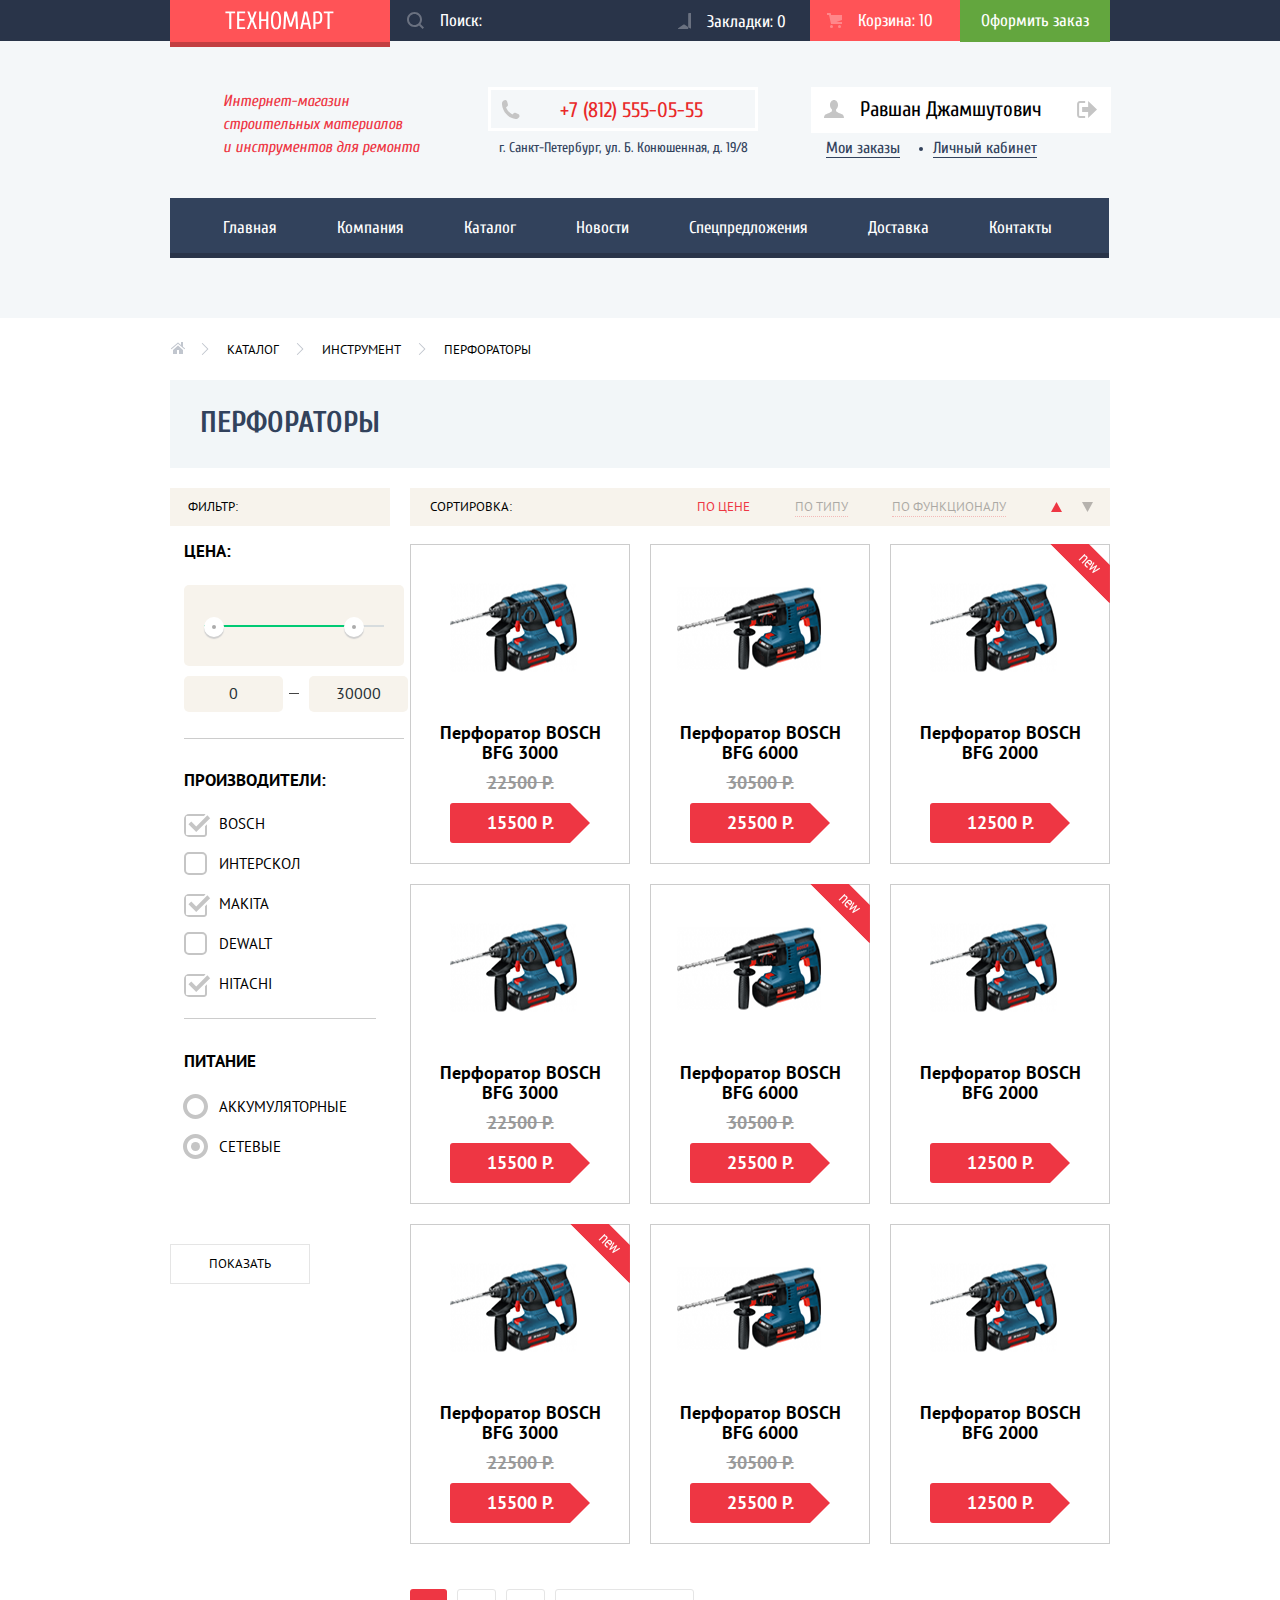
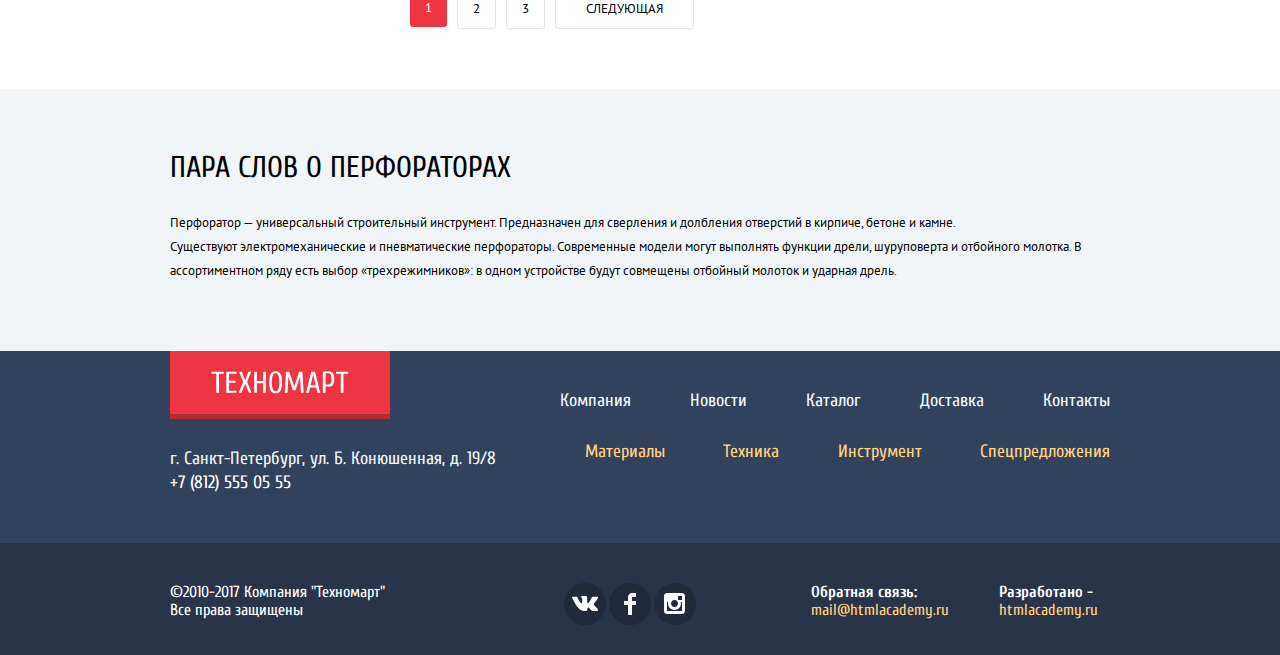
==== commit e0a4471a: "завершение работы над проектом" ====
--- a/catalog.html
+++ b/catalog.html
@@ -20,7 +20,7 @@
                     </form>
                     <a class="menu-order-button" href="bookmarks.html" title="Закладки">
                         <svg version="1.1" xmlns="http://www.w3.org/2000/svg" xmlns:xlink="http://www.w3.org/1999/xlink" x="0px" y="0px" width="14px" height="16px" viewBox="0 0 14 16" enable-background="new 0 0 14 16" xml:space="preserve">
-                            <path fill="#ffffff" d="M14,15c0,0.55-0.368,0.741-0.818,0.426l-5.363-3.765c-0.45-0.315-1.187-0.315-1.637,0l-5.364,3.765,c0.368,15.741,0,15.55,0,15V1c0-0.55,0.45-1,1-1h12c0.55,0,1,0.45,1,1V15z"/>
+                            <path fill="#ffffff" d="M14,15c0,0.55-0.368,0.741-0.818,0.426l-5.363-3.765c-0.45-0.315-1.187-0.315-1.637,0l-5.364,3.765,10.368,15.741,0,15.55,0,15V1c0-0.55,0.45-1,1-1h12c0.55,0,1,0.45,1,1V15z"/>
                         </svg>
                         Закладки: 0
                     </a>
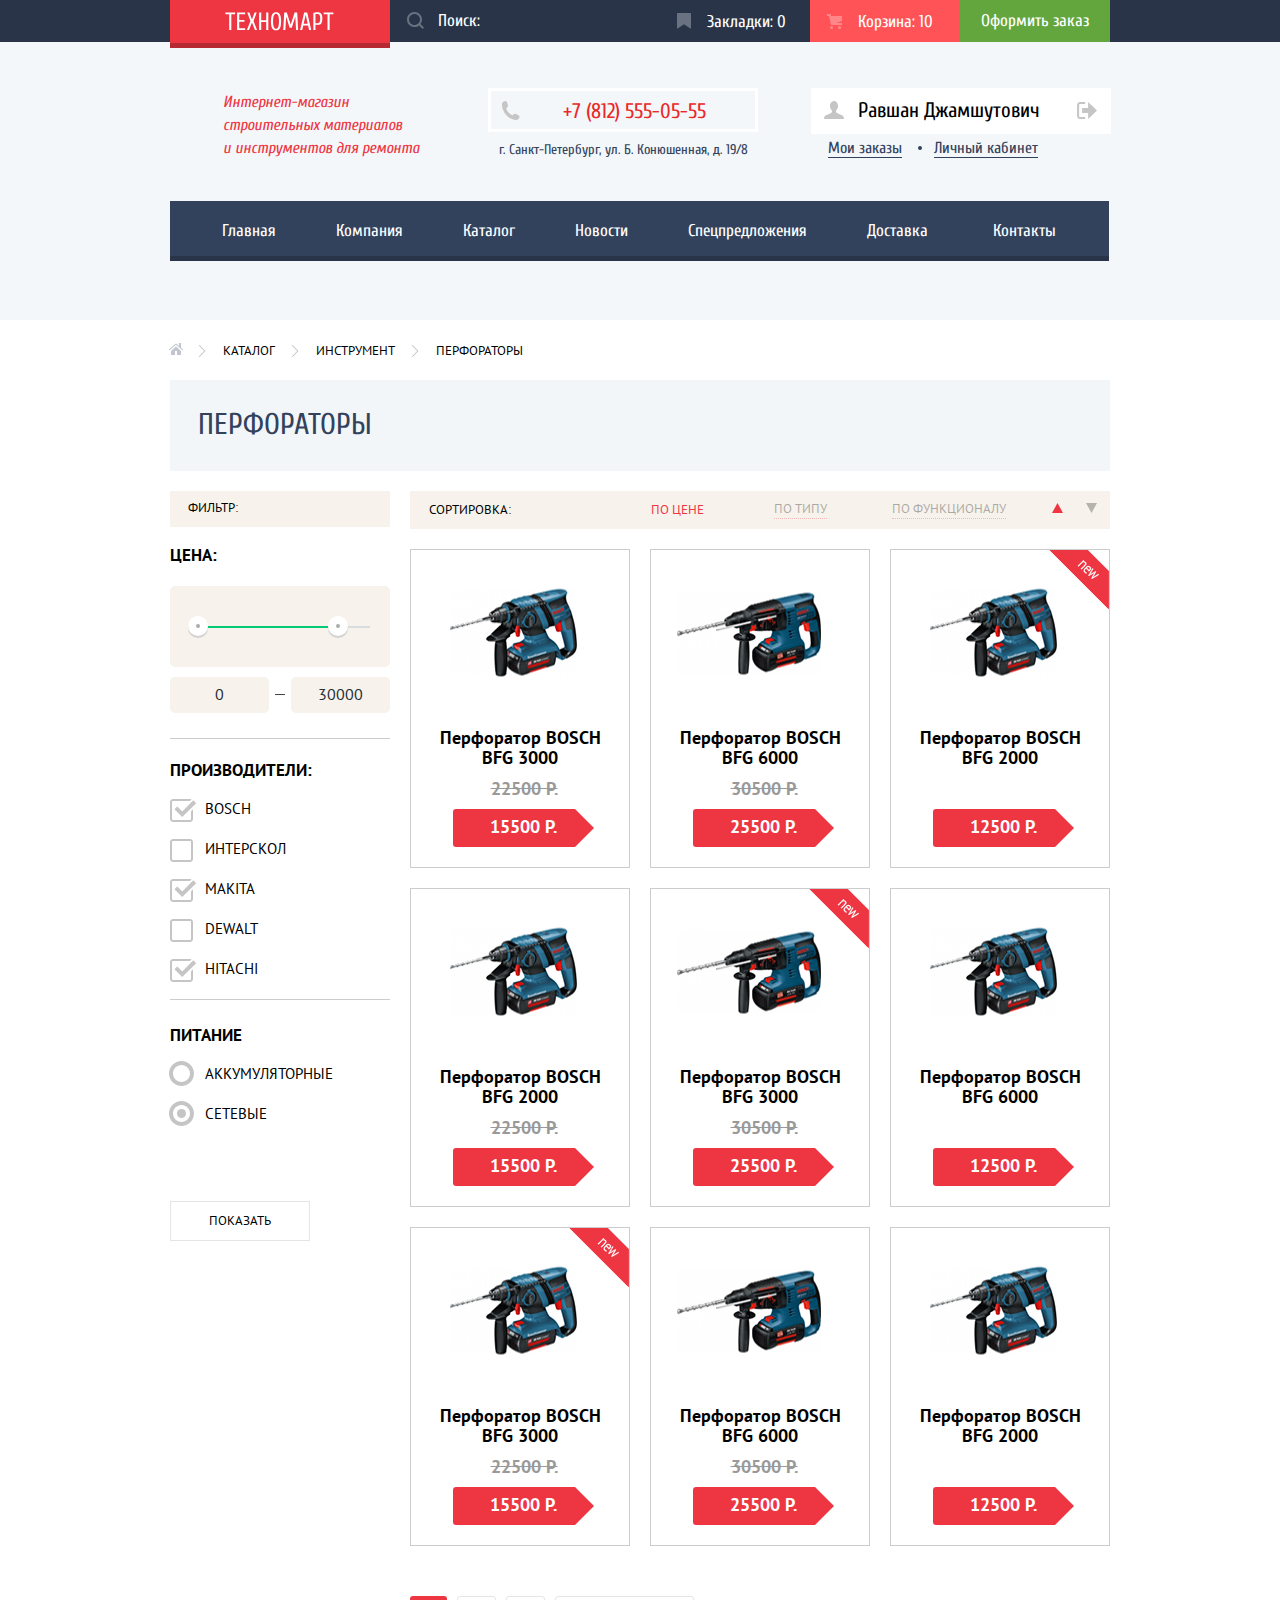
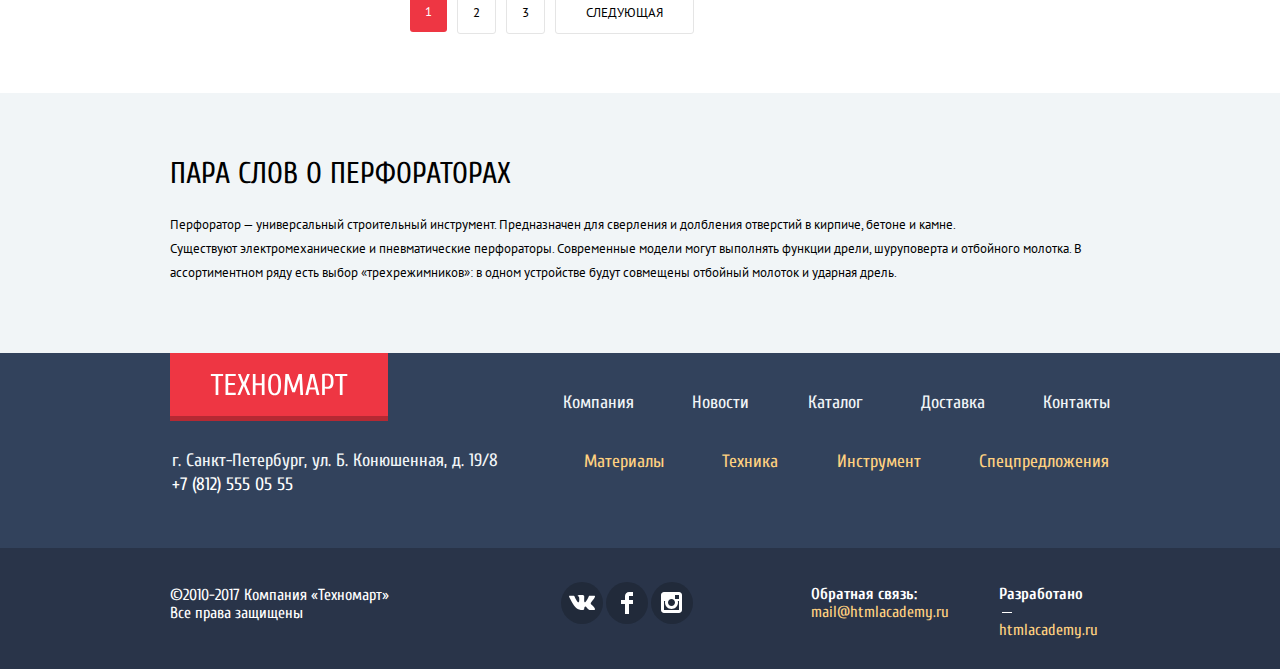
==== commit 0b471663: "Защита проекта" ====
--- a/catalog.html
+++ b/catalog.html
@@ -4,7 +4,7 @@
         <meta charset="utf-8">
 		<link href="https://fonts.googleapis.com/css?family=Cuprum:400,400i,700%7CPT+Sans:400,400i,700&display=swap&subset=cyrillic" rel="stylesheet">
 		<link href="css/normalize.css" rel="stylesheet">
-		<link href="css/min-style.css" rel="stylesheet">
+		<link href="css/style.css" rel="stylesheet">
         <title>HTML Academy: Техномарт</title>
     </head>
     <body>
@@ -20,11 +20,12 @@
                     </form>
                     <a class="menu-order-button" href="bookmarks.html" title="Закладки">
                         <svg version="1.1" xmlns="http://www.w3.org/2000/svg" xmlns:xlink="http://www.w3.org/1999/xlink" x="0px" y="0px" width="14px" height="16px" viewBox="0 0 14 16" enable-background="new 0 0 14 16" xml:space="preserve">
-                            <path fill="#ffffff" d="M14,15c0,0.55-0.368,0.741-0.818,0.426l-5.363-3.765c-0.45-0.315-1.187-0.315-1.637,0l-5.364,3.765,10.368,15.741,0,15.55,0,15V1c0-0.55,0.45-1,1-1h12c0.55,0,1,0.45,1,1V15z"/>
+                            <path fill="#ffffff" d="M14,15c0,0.55-0.368,0.741-0.818,0.426l-5.363-3.765c-0.45-0.315-1.187-0.315-1.637,0l-5.364,3.765
+	                        C0.368,15.741,0,15.55,0,15V1c0-0.55,0.45-1,1-1h12c0.55,0,1,0.45,1,1V15z"/>
                         </svg>
                         Закладки: 0
                     </a>
-                    <a class="menu-order-button button" href="cart.html" title="Корзина">
+                    <a class="menu-order-button full-cart button" href="cart.html" title="Корзина">
                         <svg version="1.1" xmlns="http://www.w3.org/2000/svg" xmlns:xlink="http://www.w3.org/1999/xlink" x="0px" y="0px" width="15px" height="15px" viewBox="0 0 15 15" enable-background="new 0 0 15 15" xml:space="preserve">
 						    <g>
 						        <circle fill="#ffffff" cx="4.5" cy="13.5" r="1.5"/>
@@ -42,7 +43,7 @@
     	        <div class="container">
 					<div class="contacts-account">
 					    <h1 class="shop-name shop-name-catalog">Интернет-магазин строительных материалов и&nbsp;инструментов для ремонта</h1>
-		                <div class="header-contacts"> 
+		                <div class="header-contacts">
 						    <div class="phone-back">
                                 <svg version="1.1" xmlns="http://www.w3.org/2000/svg" xmlns:xlink="http://www.w3.org/1999/xlink" x="0px" width="19px" height="19px" viewBox="0 0 19 19" enable-background="new 0 0 19 19" xml:space="preserve">
 								    <g id="UrwUhy_1_">
@@ -53,17 +54,17 @@
                                 </svg>
     		                    +7 (812) 555-05-55
 							</div>
-		                    <div class="address"> г. Санкт-Петербург, ул. Б. Конюшенная, д. 19/8</div>
+		                    <div class="address">г. Санкт-Петербург, ул. Б. Конюшенная, д. 19/8</div>
 		                </div>
                         <div class="user-navigation-catalog">
-						    <div class="user-name"> 
+						    <div class="user-name">
 							    <a class="account-icon" href="account.html">
 								    <svg version="1.1" xmlns="http://www.w3.org/2000/svg" xmlns:xlink="http://www.w3.org/1999/xlink" x="0px" y="0px" width="20px" height="18px" viewBox="0 0 20 18" enable-background="new 0 0 20 18" xml:space="preserve">
                                         <path fill="#c5c5c5" d="M17.881,14.166c-2.144-0.735-4.256-1.666-5.207-2.39c-0.657-0.501-0.77-1.618-0.517-2.415 c1.118-0.903,1.864-2.477,1.864-4.278C14.021,2.276,12.221,0,10,0S5.979,2.276,5.979,5.083c0,1.801,0.746,3.374,1.863,4.277 c0.253,0.798,0.141,1.915-0.517,2.416c-0.95,0.724-3.063,1.654-5.207,2.39S0,18,0,18h20C20,18,20.025,14.901,17.881,14.166z"/>
                                     </svg>
 							    </a>
                                 <a href="account.html">Равшан Джамшутович</a>
-							    <a class="logout-icon" href="logout.html">	
+							    <a class="logout-icon" href="logout.html">
 							        <svg version="1.1" xmlns="http://www.w3.org/2000/svg" xmlns:xlink="http://www.w3.org/1999/xlink" x="0px" y="0px" width="21px" height="17px" viewBox="0 0 21 17" enable-background="new 0 0 21 17" xml:space="preserve">
                                         <g>
 	                                        <polygon fill="#c5c5c5" points="21,8.5 12.125,0 12.125,6 6.125,6 6.125,11 12.125,11 12.125,17"/>
@@ -79,14 +80,14 @@
 		                </div>
 					</div>
 	                <nav>
-	                    <ul class="nav-menu container">
+	                    <ul class="nav-menu-catalog container">
 	                        <li><a href="index.html">Главная</a></li>
                             <li><a href="company.html">Компания</a></li>
                             <li><a href="catalog.html">Каталог</a></li>
                             <li><a href="news.html">Новости</a></li>
                             <li><a href="special-offers.html">Спецпредложения</a></li>
                             <li><a href="delivery.html">Доставка</a></li>
-                            <li><a href="contacts.html">Контакты</a></li>								
+                            <li><a href="contacts.html">Контакты</a></li>
 		                </ul>
 					</nav>
 				</div>
@@ -118,7 +119,7 @@
     			<section class="catalog-category">
 	    		    <h1>Перфораторы</h1>
 		    	</section>
-			    <section class="catalog"> 
+			    <section class="catalog">
 				    <h2 class="visually-hidden">Каталог</h2>
 			        <form class="filter-form" method="GET" action="https://echo.htmlacademy.ru/">
 			            <p class="filter">Фильтр:</p>
@@ -127,7 +128,7 @@
                             <div class="range-filter">
                                 <div class="range-controls">
                                     <div class="scale">
-                                        <div class="bar" style="margin-left: 0%; width: 80%"></div>
+                                        <div class="bar"></div>
                                     </div>
                                     <div class="toggle toggle-min"></div>
                                     <div class="toggle toggle-max"></div>
@@ -137,7 +138,7 @@
                                     <li><input name="max-price" type="text" value="30000"></li>
                                 </ul>
                             </div>
-                        </fieldset>      
+                        </fieldset>
                         <fieldset class="filter-item filter-item-brands">
                             <legend>Производители:</legend>
                             <ul>
@@ -200,28 +201,52 @@
 			            <div class="catalog-items">
 			                <p class="visually-hidden">Перфораторы</p>
                             <div class="catalog-item">
-                                <div class="actions">
-                                    <a href="cart.html" class="buy">Купить</a>
-                                    <a href="bookmarks.html" class="bookmark">В закладки</a>
-                                </div>
-                                <div class="image"><img width="218" height="168" src="img/item1.png" alt="Перфоратор BOSCH BFG 3000"></div>
+						        <div class="actions">
+                                    <a href="cart.html" class="buy">
+								        <svg version="1.1" xmlns="http://www.w3.org/2000/svg" xmlns:xlink="http://www.w3.org/1999/xlink" x="0px" y="0px" width="15px" height="15px" viewBox="0 0 15 15" enable-background="new 0 0 15 15" xml:space="preserve">
+						                    <g>
+						                        <circle fill="#ffffff" cx="4.5" cy="13.5" r="1.5"/>
+						                        <circle fill="#ffffff" cx="12.5" cy="13.5" r="1.5"/>
+						                        <polygon fill="#ffffff" points="15,2 4.07,2 3.648,0 0,0 0,2 2.031,2 4.016,11 15,11 15,9 9.441,9 15,6.951"/>
+						                    </g>
+					                    </svg>Купить
+								    </a>
+                                    <a href="bookmarks.html" class="bookmark">В закладки</a>
+                                </div>
+                                <div class="image"><img width="218" height="168" src="img/item1.png" alt="Перфоратор BOSCH BFG 2000"></div>
                                 <div class="title"><a href=#>Перфоратор BOSCH BFG 3000</a></div>
                                 <div class="discount">22500 Р.</div>
                                 <div class="price">15500 Р.</div>
                             </div>
-					        <div class="catalog-item">
-                                <div class="actions">
-                                    <a href="cart.html" class="buy">Купить</a>
-                                    <a href="bookmarks.html" class="bookmark">В закладки</a>
-                                </div>
-                                <div class="image"><img width="218" height="168" src="img/item.png" alt="Перфоратор BOSCH BFG 6000"></div>
+							<div class="catalog-item">
+						        <div class="actions">
+                                    <a href="cart.html" class="buy">
+								        <svg version="1.1" xmlns="http://www.w3.org/2000/svg" xmlns:xlink="http://www.w3.org/1999/xlink" x="0px" y="0px" width="15px" height="15px" viewBox="0 0 15 15" enable-background="new 0 0 15 15" xml:space="preserve">
+						                    <g>
+						                        <circle fill="#ffffff" cx="4.5" cy="13.5" r="1.5"/>
+						                        <circle fill="#ffffff" cx="12.5" cy="13.5" r="1.5"/>
+						                        <polygon fill="#ffffff" points="15,2 4.07,2 3.648,0 0,0 0,2 2.031,2 4.016,11 15,11 15,9 9.441,9 15,6.951"/>
+						                    </g>
+					                    </svg>Купить
+								    </a>
+                                    <a href="bookmarks.html" class="bookmark">В закладки</a>
+                                </div>
+                                <div class="image"><img width="218" height="168" src="img/item.png" alt="Перфоратор BOSCH BFG 2000"></div>
                                 <div class="title"><a href=#>Перфоратор BOSCH BFG 6000</a></div>
                                 <div class="discount">30500 Р.</div>
                                 <div class="price">25500 Р.</div>
                             </div>
-                            <div class="catalog-item flag-new">
-                                <div class="actions">
-                                    <a href="cart.html" class="buy">Купить</a>
+							<div class="catalog-item flag-new">
+						        <div class="actions">
+                                    <a href="cart.html" class="buy">
+								        <svg version="1.1" xmlns="http://www.w3.org/2000/svg" xmlns:xlink="http://www.w3.org/1999/xlink" x="0px" y="0px" width="15px" height="15px" viewBox="0 0 15 15" enable-background="new 0 0 15 15" xml:space="preserve">
+						                    <g>
+						                        <circle fill="#ffffff" cx="4.5" cy="13.5" r="1.5"/>
+						                        <circle fill="#ffffff" cx="12.5" cy="13.5" r="1.5"/>
+						                        <polygon fill="#ffffff" points="15,2 4.07,2 3.648,0 0,0 0,2 2.031,2 4.016,11 15,11 15,9 9.441,9 15,6.951"/>
+						                    </g>
+					                    </svg>Купить
+								    </a>
                                     <a href="bookmarks.html" class="bookmark">В закладки</a>
                                 </div>
                                 <div class="image"><img width="218" height="168" src="img/item1.png" alt="Перфоратор BOSCH BFG 2000"></div>
@@ -229,29 +254,107 @@
                                 <div class="discount"></div>
                                 <div class="price">12500 Р.</div>
                             </div>
-    				        <div class="catalog-item">
-                                <div class="actions">
-                                    <a href="cart.html" class="buy">Купить</a>
-                                    <a href="bookmarks.html" class="bookmark">В закладки</a>
-                                </div>
-                                <div class="image"><img width="218" height="168" src="img/item1.png" alt="Перфоратор BOSCH BFG 3000"></div>
+							<div class="catalog-item">
+						        <div class="actions">
+                                    <a href="cart.html" class="buy">
+								        <svg version="1.1" xmlns="http://www.w3.org/2000/svg" xmlns:xlink="http://www.w3.org/1999/xlink" x="0px" y="0px" width="15px" height="15px" viewBox="0 0 15 15" enable-background="new 0 0 15 15" xml:space="preserve">
+						                    <g>
+						                        <circle fill="#ffffff" cx="4.5" cy="13.5" r="1.5"/>
+						                        <circle fill="#ffffff" cx="12.5" cy="13.5" r="1.5"/>
+						                        <polygon fill="#ffffff" points="15,2 4.07,2 3.648,0 0,0 0,2 2.031,2 4.016,11 15,11 15,9 9.441,9 15,6.951"/>
+						                    </g>
+					                    </svg>Купить
+								    </a>
+                                    <a href="bookmarks.html" class="bookmark">В закладки</a>
+                                </div>
+                                <div class="image"><img width="218" height="168" src="img/item1.png" alt="Перфоратор BOSCH BFG 2000"></div>
+                                <div class="title"><a href=#>Перфоратор BOSCH BFG 2000</a></div>
+                                <div class="discount">22500 Р.</div>
+                                <div class="price">15500 Р.</div>
+                            </div>
+							<div class="catalog-item flag-new">
+						        <div class="actions">
+                                    <a href="cart.html" class="buy">
+								        <svg version="1.1" xmlns="http://www.w3.org/2000/svg" xmlns:xlink="http://www.w3.org/1999/xlink" x="0px" y="0px" width="15px" height="15px" viewBox="0 0 15 15" enable-background="new 0 0 15 15" xml:space="preserve">
+						                    <g>
+						                        <circle fill="#ffffff" cx="4.5" cy="13.5" r="1.5"/>
+						                        <circle fill="#ffffff" cx="12.5" cy="13.5" r="1.5"/>
+						                        <polygon fill="#ffffff" points="15,2 4.07,2 3.648,0 0,0 0,2 2.031,2 4.016,11 15,11 15,9 9.441,9 15,6.951"/>
+						                    </g>
+					                    </svg>Купить
+								    </a>
+                                    <a href="bookmarks.html" class="bookmark">В закладки</a>
+                                </div>
+                                <div class="image"><img width="218" height="168" src="img/item.png" alt="Перфоратор BOSCH BFG 2000"></div>
+                                <div class="title"><a href=#>Перфоратор BOSCH BFG 3000</a></div>
+                                <div class="discount">30500 Р.</div>
+                                <div class="price">25500 Р.</div>
+                            </div>
+							<div class="catalog-item">
+						        <div class="actions">
+                                    <a href="cart.html" class="buy">
+								        <svg version="1.1" xmlns="http://www.w3.org/2000/svg" xmlns:xlink="http://www.w3.org/1999/xlink" x="0px" y="0px" width="15px" height="15px" viewBox="0 0 15 15" enable-background="new 0 0 15 15" xml:space="preserve">
+						                    <g>
+						                        <circle fill="#ffffff" cx="4.5" cy="13.5" r="1.5"/>
+						                        <circle fill="#ffffff" cx="12.5" cy="13.5" r="1.5"/>
+						                        <polygon fill="#ffffff" points="15,2 4.07,2 3.648,0 0,0 0,2 2.031,2 4.016,11 15,11 15,9 9.441,9 15,6.951"/>
+						                    </g>
+					                    </svg>Купить
+								    </a>
+                                    <a href="bookmarks.html" class="bookmark">В закладки</a>
+                                </div>
+                                <div class="image"><img width="218" height="168" src="img/item1.png" alt="Перфоратор BOSCH BFG 2000"></div>
+                                <div class="title"><a href=#>Перфоратор BOSCH BFG 6000</a></div>
+                                <div class="discount"></div>
+                                <div class="price">12500 Р.</div>
+                            </div>
+							<div class="catalog-item flag-new">
+						        <div class="actions">
+                                    <a href="cart.html" class="buy">
+								        <svg version="1.1" xmlns="http://www.w3.org/2000/svg" xmlns:xlink="http://www.w3.org/1999/xlink" x="0px" y="0px" width="15px" height="15px" viewBox="0 0 15 15" enable-background="new 0 0 15 15" xml:space="preserve">
+						                    <g>
+						                        <circle fill="#ffffff" cx="4.5" cy="13.5" r="1.5"/>
+						                        <circle fill="#ffffff" cx="12.5" cy="13.5" r="1.5"/>
+						                        <polygon fill="#ffffff" points="15,2 4.07,2 3.648,0 0,0 0,2 2.031,2 4.016,11 15,11 15,9 9.441,9 15,6.951"/>
+						                    </g>
+					                    </svg>Купить
+								    </a>
+                                    <a href="bookmarks.html" class="bookmark">В закладки</a>
+                                </div>
+                                <div class="image"><img width="218" height="168" src="img/item1.png" alt="Перфоратор BOSCH BFG 2000"></div>
                                 <div class="title"><a href=#>Перфоратор BOSCH BFG 3000</a></div>
                                 <div class="discount">22500 Р.</div>
                                 <div class="price">15500 Р.</div>
                             </div>
-						    <div class="catalog-item flag-new">
-                                <div class="actions">
-                                    <a href="cart.html" class="buy">Купить</a>
-                                    <a href="bookmarks.html" class="bookmark">В закладки</a>
-                                </div>
-							    <div class="image"><img width="218" height="168" src="img/item.png" alt="Перфоратор BOSCH BFG 6000"></div>
+							<div class="catalog-item">
+						        <div class="actions">
+                                    <a href="cart.html" class="buy">
+								        <svg version="1.1" xmlns="http://www.w3.org/2000/svg" xmlns:xlink="http://www.w3.org/1999/xlink" x="0px" y="0px" width="15px" height="15px" viewBox="0 0 15 15" enable-background="new 0 0 15 15" xml:space="preserve">
+						                    <g>
+						                        <circle fill="#ffffff" cx="4.5" cy="13.5" r="1.5"/>
+						                        <circle fill="#ffffff" cx="12.5" cy="13.5" r="1.5"/>
+						                        <polygon fill="#ffffff" points="15,2 4.07,2 3.648,0 0,0 0,2 2.031,2 4.016,11 15,11 15,9 9.441,9 15,6.951"/>
+						                    </g>
+					                    </svg>Купить
+								    </a>
+                                    <a href="bookmarks.html" class="bookmark">В закладки</a>
+                                </div>
+                                <div class="image"><img width="218" height="168" src="img/item.png" alt="Перфоратор BOSCH BFG 2000"></div>
                                 <div class="title"><a href=#>Перфоратор BOSCH BFG 6000</a></div>
                                 <div class="discount">30500 Р.</div>
                                 <div class="price">25500 Р.</div>
                             </div>
-                            <div class="catalog-item">
-                                <div class="actions">
-                                    <a href="cart.html" class="buy">Купить</a>
+							<div class="catalog-item">
+						        <div class="actions">
+                                    <a href="cart.html" class="buy">
+								        <svg version="1.1" xmlns="http://www.w3.org/2000/svg" xmlns:xlink="http://www.w3.org/1999/xlink" x="0px" y="0px" width="15px" height="15px" viewBox="0 0 15 15" enable-background="new 0 0 15 15" xml:space="preserve">
+						                    <g>
+						                        <circle fill="#ffffff" cx="4.5" cy="13.5" r="1.5"/>
+						                        <circle fill="#ffffff" cx="12.5" cy="13.5" r="1.5"/>
+						                        <polygon fill="#ffffff" points="15,2 4.07,2 3.648,0 0,0 0,2 2.031,2 4.016,11 15,11 15,9 9.441,9 15,6.951"/>
+						                    </g>
+					                    </svg>Купить
+								    </a>
                                     <a href="bookmarks.html" class="bookmark">В закладки</a>
                                 </div>
                                 <div class="image"><img width="218" height="168" src="img/item1.png" alt="Перфоратор BOSCH BFG 2000"></div>
@@ -259,37 +362,7 @@
                                 <div class="discount"></div>
                                 <div class="price">12500 Р.</div>
                             </div>
-                            <div class="catalog-item flag flag-new">
-                                <div class="actions">
-                                    <a href="cart.html" class="buy">Купить</a>
-                                    <a href="bookmarks.html" class="bookmark">В закладки</a>
-                                </div>
-                                <div class="image"><img width="218" height="168" src="img/item1.png" alt="Перфоратор BOSCH BFG 3000"></div>
-                                <div class="title"><a href=#>Перфоратор BOSCH BFG 3000</a></div>
-                                <div class="discount">22500 Р.</div>
-                                <div class="price">15500 Р.</div>
-                            </div>
-                            <div class="catalog-item">
-                                <div class="actions">
-                                    <a href="cart.html" class="buy">Купить</a>
-                                    <a href="bookmarks.html" class="bookmark">В закладки</a>
-                                </div>
-                                <div class="image"><img width="218" height="168" src="img/item.png" alt="Перфоратор BOSCH BFG 6000"></div>
-                                <div class="title"><a href=#>Перфоратор BOSCH BFG 6000</a></div>
-                                <div class="discount">30500 Р.</div>
-                                <div class="price">25500 Р.</div>
-                            </div>
-                            <div class="catalog-item">
-                                <div class="actions">
-                                    <a href="cart.html" class="buy">Купить</a>
-                                    <a href="bookmarks.html" class="bookmark">В закладки</a>
-                                </div>
-                                <div class="image"><img width="218" height="168" src="img/item1.png" alt="Перфоратор BOSCH BFG 2000"></div>
-                                <div class="title"><a href=#>Перфоратор BOSCH BFG 2000</a></div>
-                                <div class="discount"></div>
-                                <div class="price">12500 Р.</div>
-                            </div>
-				        </div>
+						</div>
                         <ul class="pagination-list">
                             <li class="pagination-item active">
                                 <a class="catalog-button">1</a>
@@ -323,7 +396,7 @@
 			    <div class="container">
 	                <div class="footer-contacts">
   	  	                <a href="index.html" class="footer-logo-back">
-	                        <img src="img/logo.svg" width="138" height="23" alt="Логотип магазина Техномарт">
+	                        <img src="img/invalid-name.svg" width="138" height="23" alt="Логотип магазина Техномарт">
 		                </a>
 		                <address class="footer-address">
 		                    г. Санкт-Петербург, ул. Б. Конюшенная, д. 19/8
@@ -351,9 +424,7 @@
 			    <h2 class="visually-hidden">Копирайт</h2>
 			    <div class="container">
 				    <div class="copyright">
-			            <p class="footer-copyright">
-				        ©2010-2017 Компания "Техномарт" Все права защищены
-			            </p>
+			            <p class="footer-copyright">©2010-2017 Компания «Техномарт» Все права защищены</p>
 						<div class="footer-social">
 							<a href="https://vk.com/" aria-label="ВКонтакте">
 							    <svg class="vk" version="1.1" xmlns="http://www.w3.org/2000/svg" xmlns:xlink="http://www.w3.org/1999/xlink" x="0px" y="0px" width="26px" height="15px" viewBox="0 0 26 15" enable-background="new 0 0 26 15" xml:space="preserve">
@@ -369,15 +440,15 @@
 							    <svg class="instagram" version="1.1" xmlns="http://www.w3.org/2000/svg" xmlns:xlink="http://www.w3.org/1999/xlink" x="0px" y="0px" width="21px" height="21px" viewBox="0 0 21 21" enable-background="new 0 0 21 21" xml:space="preserve">
                                     <path fill="#ffffff" d="M18,0H3C1.35,0,0,1.35,0,3v15c0,1.65,1.35,3,3,3h15c1.65,0,3-1.35,3-3V3C21,1.35,19.65,0,18,0z M10.5,7 c1.93,0,3.5,1.57,3.5,3.5S12.43,14,10.5,14S7,12.43,7,10.5S8.57,7,10.5,7z M18,18H3V9h1.181C4.067,9.482,4,9.983,4,10.5 c0,3.59,2.91,6.5,6.5,6.5s6.5-2.91,6.5-6.5c0-0.517-0.066-1.018-0.181-1.5H18V18z M18,7h-4V3h4V7z"/>
                                 </svg>
-							</a>			
+							</a>
                         </div>
 				        <div class="footer-other-contacts">
 						    <div class="footer-email">
-                                <b>Обратная связь:</b> 
+                                <b>Обратная связь:</b>
                                 <a class="footer-copyright-contacts" href="https://htmlacademy.ru">mail@htmlacademy.ru</a>
-                            </div>                
+                            </div>
 				            <div class="footer-site">
-                                <b>Разработано -</b> 
+                                <b>Разработано</b>
                                 <a class="footer-copyright-contacts" href="https://htmlacademy.ru">htmlacademy.ru</a>
                             </div>
 						</div>
@@ -390,12 +461,12 @@
 				<h2>Товар добавлен в корзину!</h2>
 			</div>
 			<div class="form-button-cart-background">
-			    <div class="form-container"> 
+			    <div class="form-container">
 					<ul class="buttons">
 				        <li class="button form-button-cart"><a href="#">Оформить заказ</a></li>
 						<li class="form-button-continue"><a href="#">Продолжить покупки</a></li>
 					</ul>
-				</div>   
+				</div>
 			</div>
             <button class="modal-close" type="button">Закрыть</button>
 		</section>	
--- a/css/style.css
+++ b/css/style.css
@@ -0,0 +1,2524 @@
+html,
+body {
+    font-family: "Cuprum", "Arial", sans-serif;
+    color: #000000;
+    background-color: #ffffff;
+    min-width: 1200px;
+	margin: 0;
+}
+
+a {
+    text-decoration: none;
+	color: #ffffff;
+	margin: 0;
+	padding: 0;
+}
+
+.nav-menu,
+.nav-menu-catalog,
+.user-info-list,
+.service-list,
+.delivery-company,
+.breadcrumbs,
+.filter-form ul,
+.pagination-list,
+.footer-site-navigation,
+.footer-catalog-navigation,
+.buttons {
+    list-style: none;
+}
+
+.button {
+	font-size: 14px;
+	line-height: 18px;
+	text-align: center;
+	text-transform: uppercase;
+	color: #ffffff;
+	background-color: #ff5357;
+	border: none;
+	border-radius: 3px;
+	padding: 11px 0;
+}
+
+.button:hover,
+.button:focus {
+	background-color: #ca2c37;
+	border: none;
+}
+
+.button:active {
+	background-color: #ba2732;
+	border: none;
+}
+
+.container {
+    width: 940px;
+    margin: 0 auto;
+    padding: 0 0;
+}
+
+.visually-hidden {
+    position: absolute;
+    border: 0;
+	width: 1px;
+    height: 1px;
+    margin: -1px;
+    padding: 0;
+    clip: rect(0 0 0 0);
+    overflow: hidden;
+}
+
+a {
+	margin: 0;
+	padding: 0;
+}
+
+/*ХЕДЕР*/
+
+/*логитип, поиск, закладки, корзина, сдалать заказ*/
+
+.menu-order-back {
+    color: #ffffff;
+    background-color: #293449;
+}
+
+.menu-order {
+    display: -webkit-box;
+    display: -ms-flexbox;
+    display: flex;
+    -webkit-box-orient: horizontal;
+    -webkit-box-direction: normal;
+        -ms-flex-direction: row;
+            flex-direction: row;
+    -webkit-box-align: center;
+        -ms-flex-align: center;
+            align-items: center;
+    -webkit-box-pack: justify;
+        -ms-flex-pack: justify;
+            justify-content: space-between;
+	font-size: 17px;
+	line-height: 18px;
+    height: 42px;
+}
+
+/*логотип*/
+
+.header-logo {
+	position: relative;
+	background-color: #ee3643;
+	-webkit-box-shadow: inset 0 -5px 0 0 rgba(0, 0, 0, 0.24);
+	    box-shadow: inset 0px -5px 0 0 rgba(0, 0, 0, 0.24);
+	border-radius: 0;
+	padding: 18px 56px 12px 55px;
+}
+
+/*поиск*/
+.search-form {
+    overflow: hidden;
+}
+
+.search-form-input {
+    color: #ffffff;
+	opacity: 1;
+	background-color: transparent;
+    background-image: url("../img/icon-search-darkgrey.svg");
+	background-repeat: no-repeat;
+	background-position: 17px 12px;
+	border: none;
+	width: 221px;
+	padding: 11px 0 12px 48px;
+}
+
+.search-form input[type="text"]::-webkit-input-placeholder {
+	color: #ffffff;
+	opacity: 1;
+}
+
+.search-form input[type="text"]::-moz-placeholder {
+	color: #ffffff;
+	opacity: 1;
+}
+
+.search-form input[type="text"]:-moz-placeholder {
+	color: #ffffff;
+	opacity: 1;
+}
+
+.search-form input[type="text"]:-ms-input-placeholder {
+	color: #ffffff;
+	opacity: 1;
+}
+
+.search-form input::-ms-clear {
+    display: none;
+}
+
+.search-form-input::-webkit-input-placeholder {
+    color: #ffffff;
+}
+
+.search-form-input::-moz-placeholder {
+    color: #ffffff;
+}
+
+.search-form-input::-moz-placeholder {
+    color: #ffffff;
+}
+
+.search-form-input:-ms-input-placeholder {
+    color: #ffffff;
+}
+
+.search-form-button {
+    display: none;
+}
+
+.search-form-input:hover {
+    background: #212a3a url("../img/icon-search-white.svg") no-repeat 17px 12px;
+}
+
+.search-form-input:focus {
+    color: #000000;
+    background: #ffffff url("../img/icon-search-red.svg") no-repeat 17px 12px;
+	outline: none;
+}
+
+/*ссылки закладки, корзина*/
+
+.menu-order-button {
+	font-size: 17px;
+	line-height: 18px;
+	text-align: left;
+	text-transform: none;
+    color: #ffffff;
+	border-radius: 0;
+	min-width: 150px;
+	padding-top: 11px;
+	padding-bottom: 11px;
+}
+
+.cart {
+	padding-top: 12px;
+}
+
+.full-cart {
+	font-family: "Cuprum", "Arial", sans-serif;
+	font-size: 17px;
+	line-height: 18px;
+	padding-top: 12px;
+}
+
+.menu-order-button a {
+	position: absolute;
+}
+
+.menu-order-button:not(.make-order-button):not(.button):hover,
+.menu-order-button:not(.make-order-button):not(.button):focus {
+    background-color: #212a3a;
+}
+
+.menu-order-button:not(.make-order-button):not(.button):active {
+    color: rgba(255, 255, 255, 0.6);
+	background-color: #161d29;
+}
+
+.menu-order-button .button:active {
+	color: rgba(255, 255, 255, 0.6);
+}
+
+.menu-order-button svg {
+	opacity: 0.3;
+	position: relative;
+	top: 2px;
+	padding-left: 17px;
+	padding-right: 12px;
+}
+
+.menu-order-button:hover svg,
+.menu-order-button:focus svg {
+    opacity: 1;
+}
+
+.menu-order-button:active svg {
+    opacity: 0.5;
+}
+
+/*ссылка сделать заказ*/
+
+.make-order-button {
+    text-align: center;
+    background-color: #63a63e;
+    width: 150px;
+    padding-top: 12px;
+	padding-bottom: 12px;
+}
+
+.make-order-button:hover,
+.make-order-button:focus {
+    background-color: #5fbb2d;
+}
+
+.make-order-button:active {
+    color: rgba(255, 255, 255, 0.5);
+	background-color: #518534;
+}
+
+/*навигация сайта, имя магазина, адрес и телефон, вход и регистрация*/
+
+.top-back {
+	background-color: #f4f7f9;
+}
+
+.contacts-account {
+    display: -webkit-box;
+    display: -ms-flexbox;
+    display: flex;
+    -webkit-box-orient: horizontal;
+    -webkit-box-direction: normal;
+        -ms-flex-direction: row;
+            flex-direction: row;
+    -webkit-box-pack: justify;
+        -ms-flex-pack: justify;
+            justify-content: space-between;
+    margin-bottom: 26px;
+}
+
+/*название магазина*/
+
+.shop-name {
+    font-size: 16px;
+    font-weight: normal;
+    font-style: italic;
+    line-height: 23px;
+    color: #ee3643;
+    width: 200px;
+    margin: 49px 0 0 53px;
+}
+
+.shop-name-catalog {
+    margin-right: 12px;
+}
+
+/*номер телефона и адрес магазина*/
+
+.header-contacts {
+    text-align: center;
+    width: 270px;
+    padding-top: 46px;
+}
+
+.phone-back {
+    display: -webkit-box;
+    display: -ms-flexbox;
+    display: flex;
+    -webkit-box-orient: horizontal;
+    -webkit-box-direction: normal;
+        -ms-flex-direction: row;
+            flex-direction: row;
+    font-size: 21px;
+    color: #e9292a;
+    border: solid 3px #ffffff;
+    padding-top: 8px;
+    padding-bottom: 6px;
+}
+
+.phone-back svg {
+    position: relative;
+    top: 2px;
+    padding-left: 10px;
+    padding-right: 43px;
+}
+
+.address {
+    font-size: 14px;
+    line-height: 24px;
+    text-align: center;
+	color: #32425c;
+    padding-top: 6px;
+}
+
+/*ссылки вход и регистрация на главной странице, имя пользователя на странице каталога*/
+
+.user-navigation {
+    display: -webkit-box;
+    display: -ms-flexbox;
+    display: flex;
+    -webkit-box-orient: horizontal;
+    -webkit-box-direction: normal;
+        -ms-flex-direction: row;
+            flex-direction: row;
+    -webkit-box-pack: justify;
+        -ms-flex-pack: justify;
+            justify-content: space-between;
+    width: 281px;
+    margin-top: 46px;
+}
+
+.user-navigation-catalog {
+    display: -webkit-box;
+    display: -ms-flexbox;
+    display: flex;
+    -webkit-box-orient: vertical;
+    -webkit-box-direction: normal;
+        -ms-flex-direction: column;
+            flex-direction: column;
+    -webkit-box-pack: justify;
+        -ms-flex-pack: justify;
+            justify-content: space-between;
+    width: 299px;
+    margin-top: 46px;
+}
+
+.sign-in-button,
+.sign-up-button {
+    font-size: 21px;
+    text-align: left;
+	color: #000000;
+	background-color: #ffffff;
+	height: 35px;
+	padding-top: 10px;
+}
+
+.sign-in-button {
+	width: 121px;
+    margin-right: 10px;
+}
+
+.sign-in-button svg {
+	position: relative;
+	top: 1px;
+    padding-left: 15px;
+	padding-right: 8px;
+}
+
+.sign-up-button {
+	text-align: center;
+	min-width: 150px;
+}
+
+.user-name {
+	font-size: 21px;
+	text-align: left;
+	color: #000000;
+	background-color: #ffffff;
+	width: 300px;
+	padding-top: 10px;
+	padding-bottom: 12px;
+}
+
+.user-name a {
+	color: #000000;
+}
+
+.user-name svg {
+	position: relative;
+	top: 2px;
+	margin-right: -2px;
+}
+
+.account-icon {
+	padding-left: 13px;
+	padding-right: 11px;
+}
+
+.logout-icon {
+	padding-left: 31px;
+}
+
+.sign-in-button:hover,
+.sign-up-button:hover,
+.sign-in-button:focus,
+.sign-up-button:focus {
+    color: #ee3643;
+}
+
+.sign-in-button:active,
+.sign-up-button:active,
+.user-name:active a {
+    color: rgba(0, 0, 0, 0.3);
+}
+
+.sign-in-button:hover polygon,
+.sign-in-button:focus polygon,
+.sign-in-button:hover path,
+.sign-in-button:focus path,
+.account-icon:hover path,
+.account-icon:focus path,
+.logout-icon:hover path,
+.logout-icon:focus path,
+.logout-icon:hover polygon,
+.logout-icon:focus polygon {
+    fill: #32425C;
+	opacity: 1;
+}
+
+.sign-in-button:active svg,
+.user-name:active svg {
+    fill: #c5c5c5;
+	opacity: 0.3;
+}
+
+/*ссылки мои заказы и личный кабинет на странице каталога*/
+
+.user-info-list {
+    position: relative;
+    display: -webkit-box;
+    display: -ms-flexbox;
+    display: flex;
+	margin-top: 0;
+	padding-left: 17px;
+	padding-top: 5px;
+}
+
+.user-info-item:last-child {
+     margin-left: 32px;
+}
+
+.user-info-item:not(:last-child)::after {
+    content: "";
+    position: absolute;
+    top: 12px;
+    left: 107px;
+    background-color: #32425c;
+    border-radius: 50%;
+	width: 4px;
+    height: 4px;
+}
+
+.user-info-item a {
+    font-size: 16px;
+    line-height: 18px;
+    color: #32425c;
+	background-color: transparent;
+	border-bottom: 1px #32425c solid;
+}
+
+.user-info-item a:hover,
+.user-info-item a:focus {
+    color: #ee3643;
+    border-bottom: 1px #ee3643 solid;
+}
+
+.user-info-item a:active {
+    color: rgba(50, 66, 92, 0.3);
+	border-bottom: 1px rgba(50, 66, 92, 0.3) solid;
+}
+
+/*главная навигация*/
+
+.nav-menu {
+    display: -webkit-box;
+    display: -ms-flexbox;
+    display: flex;
+    -ms-flex-wrap: wrap;
+        flex-wrap: wrap;
+	margin-top: 38px;
+	margin-left:0;
+	margin-right: 0;
+    padding-bottom: 59px;
+}
+
+.nav-menu-catalog {
+    display: -webkit-box;
+    display: -ms-flexbox;
+    display: flex;
+    -ms-flex-wrap: wrap;
+        flex-wrap: wrap;
+	margin-top: 27px;
+	margin-right: 0;
+  	padding-bottom: 59px;
+}
+
+.nav-menu li,
+.nav-menu-catalog li {
+    font-size: 17px;
+    color: #ffffff;
+    background-color: #32425c;
+    -webkit-box-shadow: inset 0 -5px 0 0 #293449;
+            box-shadow: inset 0 -5px 0 0 #293449;
+    margin-left: 0;
+	margin-right: 0;
+	padding: 20px 30px 21px 30px;
+}
+ 
+.nav-menu li:first-child,
+.nav-menu-catalog li:first-child,
+.nav-menu li:nth-child(8n),
+.nav-menu-catalog li:nth-child(8n) {
+    padding-left: 52px;
+}
+ 
+.nav-menu li:nth-child(7n),
+.nav-menu-catalog li:nth-child(7n) {
+	padding-left: 35px;
+    padding-right: 53px;
+}
+
+.nav-menu li:hover,
+.nav-menu-catalog li:hover,
+.nav-menu li:focus,
+.nav-menu-catalog li:focus {
+    background-color: #293449;
+}
+
+.nav-menu li:active,
+.nav-menu-catalog li:active {
+    background-color: #1d2739;
+    -webkit-box-shadow: none;
+            box-shadow: none;
+}
+
+.nav-menu a:active,
+.nav-menu-catalog a:active {
+	color: rgba(255, 255, 255, 0.6);
+}
+
+/*MAIN*/
+
+/*Категории и слайды*/
+
+.all-categories {
+	margin-top: 60px;
+}
+
+/*категории*/
+
+.categories {
+    display: -webkit-box;
+    display: -ms-flexbox;
+    display: flex;
+    -ms-flex-wrap: wrap;
+        flex-wrap: wrap;
+    -webkit-box-pack: justify;
+        -ms-flex-pack: justify;
+            justify-content: space-between;
+    position: relative;
+}
+
+.delivery-discounts-slider {
+    display: -webkit-box;
+    display: -ms-flexbox;
+    display: flex;
+    -ms-flex-wrap: wrap;
+        flex-wrap: wrap;
+    -webkit-box-pack: justify;
+        -ms-flex-pack: justify;
+            justify-content: space-between;
+	margin-bottom: 50px;
+}
+
+.discounts-delivery {
+    display: -webkit-box;
+    display: -ms-flexbox;
+    display: flex;
+    -webkit-box-orient: vertical;
+    -webkit-box-direction: normal;
+        -ms-flex-direction: column;
+            flex-direction: column;
+    -webkit-box-pack: justify;
+        -ms-flex-pack: justify;
+            justify-content: space-between;
+    height: 266px;
+}
+
+.category-item {
+	font-size: 24px;
+    font-weight: bold;
+    line-height: 30px;
+	color: #ffffff;
+	position: relative;
+    width: 277px;
+	margin-bottom: 20px;
+    padding-top: 20px;
+    padding-left: 23px;
+}
+
+.category-item-button {
+    font-size: 14px;
+    line-height: 18px;
+    text-transform: uppercase;
+    text-align: center;
+    color: #ffffff;
+    background-color: rgba(0, 0, 0, 0.1);
+    width: 135px;
+    margin-top: 14px;
+    margin-bottom: 20px;
+    padding-top: 11px;
+    padding-bottom: 10px;
+}
+
+.category-item-button:focus,
+.category-item-button:hover {
+    background-color: rgba(0, 0, 0, 0.2);
+}
+
+.category-item-button:active {
+    background-color: rgba(0, 0, 0, 0.3);
+}
+
+.category-item-materials {
+    background-color: #ffbf47;
+	background-image: url("../img/icon-1.svg");
+	background-repeat: no-repeat;
+    background-size: 44px 65px;
+    background-position: 213px 31px;
+}
+
+.category-item-tools {
+    background-color: #3bbce3;
+	background-image: url("../img/icon-2.svg");
+	background-repeat: no-repeat;
+    background-size: 75px 61px;
+    background-position: 197px 33px;
+}
+
+.category-item-technics {
+    background-color: #dc91d8;
+	background-image: url("../img/icon-3.svg");
+	background-repeat: no-repeat;
+    background-size: 78px 62px;
+    background-position: 191px 31px;
+}
+
+.category-item-discounts {
+    background-color: #8ed78f;
+	background-image:url("../img/icon-4.svg");
+	background-repeat: no-repeat;
+    background-size: 59px 72px;
+    background-position: 196px 26px;
+}
+
+.category-item-delivery {
+    background-color: #ffc047;
+	background-image: url("../img/icon-5.svg");
+	background-repeat: no-repeat;
+    background-size: 78px 63px;
+    background-position: 191px 32px;
+}
+
+/*слайды*/
+
+.slides {
+	display: inline-block;
+	vertical-align: top;
+	position: relative;
+	color: #ffffff;
+	margin-right: 20px;
+}
+
+.slides .name {
+	font-size: 36px;
+	text-transform: uppercase;
+	background-color: transparent;
+    position: absolute;
+    top: 22px;
+    left: 24px;
+}
+
+.slides .comment {
+	font-size: 18px;
+	line-height: 24px;
+    background-color: transparent;
+    position: absolute;
+    top: 63px;
+    left: 25px;
+}
+
+.slides a {
+    width: 195px;
+    position: absolute;
+    top: 206px;
+    left: 25px;
+}
+
+.perfotators div {
+	display: none;
+}
+
+.slider {
+    position: relative;
+    color: #ffffff;
+}
+
+.slider-list {
+	margin: 0;
+	padding: 0;
+}
+
+.slider-controls-rounds {
+    position: absolute;
+    left: 310px;
+    bottom: 45px;
+    z-index: 20;
+    text-align: center;
+    -webkit-transform: translateX(-50%);
+        -ms-transform: translateX(-50%);
+            transform: translateX(-50%);
+    width: 40px;
+    height: 10px;
+}
+
+.slider-controls-round {
+    display: inline-block;
+	vertical-align: bottom;
+    background-color: #ffffff;
+    border: 2px solid #ffffff;
+    border-radius: 50%;
+    width: 8px;
+    height: 8px;
+}
+
+.slider-controls-round:first-child {
+    margin-right: 5px;
+}
+
+.slider-controls-left {
+    position: absolute;
+    top: 114px;
+    left: 24px;
+    z-index: 20;
+}
+
+.slider-controls-right {
+    position: absolute;
+    top: 114px;
+    right: 40px;
+    z-index: 20;
+}
+
+.slides {
+    display: none;
+}
+
+#product-1:checked ~ .slider #slide-1,
+#product-2:checked ~ .slider #slide-2 {
+    background-color:  #ee3643;
+    border: 2px solid #ffffff;
+}
+
+#product-1:checked ~ .slider-list .slider-item:nth-child(1) {
+    display: block;
+}
+
+#product-2:checked ~ .slider-list .slider-item:nth-child(2) {
+    display: block;
+}
+ 
+#product-1:checked ~ .slider #slide1,
+#product-2:checked ~ .slider #slide2 {
+    display: block;
+}
+
+/*Популярные товары и производители*/
+
+.popular-item {
+	display: -webkit-box;
+	display: -ms-flexbox;
+	display: flex;
+	-webkit-box-orient: horizontal;
+	-webkit-box-direction: normal;
+	    -ms-flex-direction: row;
+	        flex-direction: row;
+	-webkit-box-pack: justify;
+	    -ms-flex-pack: justify;
+	        justify-content: space-between;
+    -webkit-box-align: center;
+        -ms-flex-align: center;
+            align-items: center;
+    background-color: #f9f5f0;
+    margin-top: 2px;
+}
+
+.popular-item-title {
+    font-size: 30px;
+    font-weight: normal;
+	text-transform: uppercase;
+	color: #32425c;
+	padding-left: 29px;
+}
+
+.brands {
+	margin: 0;
+	padding: 0;
+}
+
+.popular-item-button {
+	width: 253px;
+ 	margin-top: 6px;
+    margin-bottom: 10px;
+	margin-right: 23px;
+	padding: 9px 0;
+}
+
+/*популярные производители*/
+
+.brands {
+    display: -webkit-box;
+    display: -ms-flexbox;
+    display: flex;
+    -ms-flex-wrap: wrap;
+        flex-wrap: wrap;
+    -webkit-box-pack: justify;
+        -ms-flex-pack: justify;
+            justify-content: space-between;
+    margin-bottom: 31px;
+}
+
+.brand {
+    display: inline-block;
+    text-align: center;
+	vertical-align: top;
+    background-color: #ffffff;
+    border: solid 1px #e5e5e5;
+    width: 220px;
+    min-height: 145px;
+    margin-top: 18px;
+}
+
+.brand:before {
+    display: inline-block;
+    height: 100%;
+	vertical-align: middle;
+    content: "";
+	position: absolute;
+}
+
+.brand img {
+	display: inline-block;
+	vertical-align: top;
+	position: relative;
+}
+
+.bosch img {
+	top: 53px;
+}
+
+.makita img {
+	top: 50px;
+}
+
+.dewalt img {
+	top: 48px;
+}
+
+.interskol img {
+	top: 20px;
+}
+
+.hitachi img {
+	top: 58px;
+}
+
+.lg img {
+	top: 35px;
+}
+
+.aeg img {
+	top: 23px;
+}
+
+.metabo img {
+	top: 34px;
+}
+
+.brand:hover,
+.brand:focus {
+    -webkit-box-shadow: 0 10px 25px 0 rgba(41, 52, 73, 0.5);
+            box-shadow: 0 10px 25px 0 rgba(41, 52, 73, 0.5);
+}
+
+.brand:active {
+    opacity: 0.3;
+    -webkit-box-shadow: 0 4px 10px 0 rgba(41, 52, 73, 0.5);
+            box-shadow: 0 4px 10px 0 rgba(41, 52, 73, 0.5);
+}
+
+/*Сервисы*/
+
+.service-back {
+    background-color: #f4f7f9;
+    margin-top: 82px;
+	padding-top: 32px;
+}
+
+.service-title {
+    font-size: 30px;
+    font-weight: normal;
+	text-transform: uppercase;
+}
+
+.service-description {
+    font-family: "PT Sans", "Arial", sans-serif;
+    font-size: 13px;
+    line-height: 24px;
+    color: #000000;
+	width: 400px;
+	margin-top: -5px;
+	margin-bottom: -1px;
+}
+
+.service-slider {
+	position: relative;
+    display: -webkit-box;
+    display: -ms-flexbox;
+    display: flex;
+    margin-right: 0;
+}
+
+.service-list {
+	margin: 0;
+	padding: 0;
+}
+
+.service-list p {
+	margin-top: 0;
+}
+
+.service-buttons {
+	margin-top: 69px;
+}
+
+.service-label {
+    display: block;
+    font-size: 21px;
+    font-weight: bold;
+	line-height: 30px;
+    color: #ffffff;
+    background-color: #32425c;
+    -webkit-box-shadow: 0 1px 0 0 #293449, inset 0 1px 0 0 #405069;
+            box-shadow: 0 1px 0 0 #293449, inset 0 1px 0 0 #405069;
+    width: 217px;
+    padding: 15px 0 17px 22px;
+}
+
+.service-label:hover,
+.service-label:focus {
+    background-color: #293449;
+}
+
+.service-label:active,
+#delivery-slide:checked~.service-buttons .delivery-label,
+#guarantee-slide:checked~.service-buttons .guarantee-label,
+#loan-slide:checked~.service-buttons .loan-label {
+    color: #32425c;
+	background-color: #ffffff;
+    -webkit-box-shadow: 0 1px 0 0 #ffffff, inset 0.6px 0.8px 0 0 #ffffff;
+            box-shadow: 0 1px 0 0 #ffffff, inset 0.6px 0.8px 0 0 #ffffff;
+}
+
+.service-shadow {
+    position: absolute;
+	top: 20px;
+    left: 230px;
+    width: 10px;
+    height: 280px;
+    background: url("../img/shadow.png") no-repeat;
+}
+
+.service-back input {
+    display: none;
+}
+
+.service-list {
+	position: relative;
+	margin-top: 65px;
+}
+
+.service-slide {
+	position: absolute;
+    display: none;
+	background-color: transparent;
+    width: 630px;
+	min-height: 282px;
+	margin-left: 80px;
+	padding-right: 0;
+}
+
+.service-slide h4 {
+    font-size: 36px;
+    font-weight: normal;
+	text-transform: uppercase;
+    color: #32425c;
+    margin-top: 0;
+	margin-bottom: 23px;
+}
+
+.service-slide p {
+	position: relative;
+    font-family: "PT Sans", "Arial", sans-serif;
+	font-size: 13px;
+    line-height: 24px;
+    color: #000000;
+	margin-bottom: 0;
+	margin-right: 0;
+}
+
+.service-slide:nth-of-type(1) p {
+    width: 275px;
+}
+
+.service-slide:nth-of-type(2) p {
+    width: 375px;
+}
+
+.service-slide:nth-of-type(3) p {
+    margin-bottom: 31px;
+}
+
+.service-slide-delivery {
+	position: relative;
+	background-image: url("../img/delivery.png");
+	background-repeat: no-repeat;
+	background-size: 468px 261px;
+	background-position: 150px 25px;
+}
+
+.service-slide-guarantee {
+	position: relative;
+	background-image: url("../img/guarantee.png");
+	background-repeat: no-repeat;
+	background-size: 389px 283px;
+	background-position: 240px 0;
+}
+
+.service-slide-credit {
+	position: relative;
+	background-image: url("../img/credit.png");
+	background-repeat: no-repeat;
+	background-size: 465px 285px;
+	background-position: 158px 0;
+}
+
+.service-slide-credit div {
+	width: 195px;
+	margin-top: 40px;
+}
+
+.service-label:active,
+#delivery-slide:checked~.service-list .service-slide:nth-of-type(1),
+#guarantee-slide:checked~.service-list .service-slide:nth-of-type(2),
+#loan-slide:checked~.service-list .service-slide:nth-of-type(3) {
+    display: block;
+}
+
+/*о компинии, о доставке*/
+
+.about-company-contacts {
+    display: -webkit-box;
+    display: -ms-flexbox;
+    display: flex;
+    -webkit-box-orient: horizontal;
+    -webkit-box-direction: normal;
+        -ms-flex-direction: row;
+            flex-direction: row;
+    margin-bottom: 86px;
+    padding-left: 0;
+}
+
+.description-company {
+    width: 519px;
+	padding-left: 0;
+	padding-right: 125px;
+}
+ 
+.description-company h3,
+.our-office h3 {
+	font-size: 30px;
+	font-weight: normal;
+	text-transform: uppercase;
+    margin: 0;
+	padding: 0;
+	margin-top: 82px;
+}
+
+.description-company p {
+    font-family: "PT Sans", "Arial", sans-serif;
+	font-size: 13px;
+    line-height: 24px;
+	margin: 0;
+	padding: 0;
+	margin-top: 25px;
+}
+
+.description-company p:nth-of-type(3) {
+	margin-top: 0;
+}
+
+.our-office {
+    display: -webkit-box;
+    display: -ms-flexbox;
+    display: flex;
+    -webkit-box-orient: vertical;
+    -webkit-box-direction: normal;
+        -ms-flex-direction: column;
+            flex-direction: column;
+}
+
+.our-office p {
+    font-family: "PT Sans", "Arial", sans-serif;
+	font-size: 13px;
+    line-height: 24px;
+	width: 185px;
+	margin: 0;
+	margin-bottom: 30px;
+	padding-top: 25px;
+}
+
+.write-us-button {
+	width: 300px;
+  	margin-top: 36px;
+}
+ 
+.about-company-button {
+    font-size: 14px;
+    width: 220px;
+    margin-top: 39px;
+	padding-left: 40px;
+    padding-right: 40px;
+}
+
+.delivery-company {
+	display: inline;
+	margin-left: 0;
+	padding-left: 0;
+}
+
+.delivery-company-item {
+    font-size: 18px;
+    line-height: 20px;
+    width: 228px;
+    height: 16px;
+    margin-bottom: 25px;
+}
+
+.delivery-company-item:first-child {
+	 margin-top: 20px;
+	margin-bottom: 22px;
+}
+
+.delivery-company-item:last-child {
+  	margin-bottom: 50px;
+	padding-bottom: 0;
+}
+
+.delivery-company-item svg {
+	width: 25px;
+	height: 16px;
+	opacity: 1;
+	padding-right: 8px;
+}
+
+/*СТРАНИЦА КАТАЛОГА*/
+
+/*навигация по каталогу*/
+
+.breadcrumbs {
+    display: -webkit-box;
+    display: -ms-flexbox;
+    display: flex;
+    padding-top: 5px;
+	padding-left: 0;
+}
+
+.breadcrumbs-icon-home {
+	margin-left: -2px;
+}
+
+.breadcrumbs-item:not(:last-child)::after {
+    content: "";
+    display: inline-block;
+    vertical-align: middle;
+    background-image: url("../img/icon-right-small.svg");
+	width: 9px;
+    height: 12px;
+    margin-left: 12px;
+	margin-right: 16px;
+}
+
+.breadcrumbs-item a {
+    font-family: "PT Sans", "Arial", sans-serif;
+    font-size: 13px;
+    line-height: 18px;
+    color: #000000;
+    text-transform: uppercase;
+}
+
+.breadcrumbs-icon-home:hover polygon,
+.breadcrumbs-icon-home:focus polygon,
+.breadcrumbs-icon-home:hover path,
+.breadcrumbs-icon-home:focus path {
+    fill: #32425C;
+}
+
+.breadcrumbs-icon-home:active polygon,
+.breadcrumbs-icon-home:active path {
+    fill: #C1C6CE;
+}
+
+/*название категории*/
+
+.catalog-category h1 {
+	font-size: 30px;
+	font-weight: normal;
+	text-transform: uppercase;
+	text-align: left;
+	color: #32425c;
+	background-color: #f2f6f8;
+	padding: 28px 0 28px 28px;
+	margin-bottom: 20px;
+}
+
+/*Каталог*/
+.catalog {
+    display: -webkit-box;
+    display: -ms-flexbox;
+    display: flex;
+    -webkit-box-orient: horizontal;
+    -webkit-box-direction: normal;
+        -ms-flex-direction: row;
+            flex-direction: row;
+}
+
+.filter-form {
+    font-family: "PT Sans", "Arial", sans-serif;
+    width: 220px;
+	padding-left: 0;
+	padding-right: 20px;
+}
+
+.sorted-goods-pagination {
+	width: 700px;
+}
+
+.filter {
+    font-family: "PT Sans", "Arial", sans-serif;
+    font-size: 13px;
+    line-height: 18px;
+    text-transform: uppercase;
+    color: #000000;
+    background-color: #f7f3ec;
+    margin-top: 0;
+	padding: 8px 2px 10px 18px;
+}
+
+.filter-form fieldset {
+    border: none;
+	margin: 0;
+	margin-left: 0;
+	padding: 0;
+} 
+
+.filter-item legend {
+    font-size: 17px;
+    font-weight: bold;
+    line-height: 30px;
+    text-transform: uppercase;
+	margin-left: 0;
+	margin-bottom: 16px;
+}
+
+/*фильтр цены*/
+
+.filter-item-price input {
+	border: none;
+ 	background-color: #f7f3ec;
+	margin-bottom: 25px;
+}
+ 
+.range-controls {
+    position: relative;
+    height: 41px;
+    background-color: #f7f3ec;
+    border-radius: 5px;
+    margin-bottom: 10px;
+    padding: 40px 0 0 20px;
+}
+
+.range-controls .scale {
+    background: #d7dcde;
+    height: 2px;
+	width: 90%;
+}
+
+.range-controls .bar {
+    background: #00ca74;
+    height: 2px;
+	margin-left: 0%;
+	width: 80%;
+}
+ 
+.range-controls .toggle {
+    position: absolute;
+    background-color: #ababab;
+    border: 8px solid #ffffff;
+    border-radius: 50%;
+	-webkit-box-shadow: 0 2px 1px 0 #cfcfcf;
+	        box-shadow: 0 2px 1px 0 #cfcfcf;
+    top: 30px;
+    left: -1px;
+    width: 4px;
+    height: 4px;
+    cursor: pointer;
+}
+  
+.range-controls .toggle-min {
+    left: 18px;
+}
+
+.range-controls .toggle-max {
+    left: 158px;
+}
+.range-filter{
+	width: 100%;
+}
+
+.price-controls {
+    display: -webkit-box;
+    display: -ms-flexbox;
+    display: flex;
+    -webkit-box-orient: horizontal;
+    -webkit-box-direction: normal;
+        -ms-flex-direction: row;
+            flex-direction: row;
+    -webkit-box-pack: justify;
+        -ms-flex-pack: justify;
+            justify-content: space-between;
+    font-size: 0;
+    border-bottom: 1px #cccccc solid;
+    width: 180px;
+}
+
+.price-controls li {
+    font-size: 17px;
+    line-height: 18px;
+    text-transform: uppercase;
+    margin-right: 0;
+}
+
+.price-controls li {
+	position: relative;
+	margin-right: 10px;
+	margin-left: -40px;
+}
+
+.price-controls li:last-child {
+	margin-right: 0;
+}
+
+.price-controls li:not(:last-child)::after {
+    content: "";
+    position: absolute;
+    background-color: #444444;
+    top: 17px;
+    left: 105px;
+    width: 10px;
+    height: 1px;
+}
+
+.price-controls input {
+    font-size: 16px;
+    text-align: center;
+	color: #283136;
+    background-color: #f7f3ec;
+    border: none;
+    border-radius: 5px;
+    width: 95px;
+    padding-top: 8px;
+    padding-bottom: 10px;
+}
+ 
+/*фильтр производители и питание*/
+.filter-item {
+	margin: 0;
+	padding: 0;
+}
+
+.filter-item-brands legend {
+    font-size: 17px;
+    line-height: 30px;
+    margin-bottom: -2px;
+    padding-top: 16px; 
+}
+
+.filter-option {
+    margin-bottom: 7px;
+    padding-left: 0px; 
+	margin-left: -5px;
+}
+
+.filter-option label {
+    display: block;
+    position: relative;
+    font-size: 15px;
+    line-height: 20px;
+    text-transform: uppercase;
+    padding-bottom: 13px;
+    cursor: pointer;
+}
+
+.filter-item-brands ul {
+    border-bottom: 1px #cccccc solid;
+	margin-bottom: 20px;
+}
+
+.filter-input:hover + label,
+.filter-input:focus + label {
+    color: #663d15;
+}
+
+.filter-input:disabled + label {
+    color: #000000;
+    opacity: 0.5;
+}
+
+.filter-input-checkbox + label::before {
+    content: "";
+    position: absolute;
+    top: 0;
+	left: -35px;
+    width: 23px;
+    height: 23px;
+    background: url("../img/checkbox-off.svg") no-repeat;
+}
+
+.filter-input-checkbox:checked + label::before {
+     content: "";
+    position: absolute;
+    top: 0;
+    left: -35px;
+    width: 27px;
+    height: 23px;
+    background: url("../img/checkbox-on.svg") no-repeat;
+}
+
+.filter-input-checkbox:focus + label::before,
+.filter-input-checkbox:hover + label::before {
+  	content: "";
+    position: absolute;
+    left: -35px;
+    top: 0;
+    width: 23px;
+    height: 23px;
+    background: url("../img/checkbox-off-hover.svg") no-repeat;
+}
+
+.filter-input-checkbox:checked:focus + label::before,
+.filter-input-checkbox:checked:hover + label::before {
+    content: "";
+    position: absolute;
+    top: 0;
+    left: -35px;
+    width: 27px;
+    height: 23px;
+    background: url("../img/checkbox-on-hover.svg") no-repeat;
+}
+
+.filter-item-power li:last-of-type {
+	margin-bottom: 64px;
+}
+
+.filter-item-power legend {
+    font-size: 17px;
+    line-height: 30px;
+    margin-bottom: -2px;
+    padding-left: 0;
+}
+
+.filter-input-radio + label::before {
+    content: "";
+    position: absolute;
+    left: -36px;
+    top: -3px;
+    width: 25px;
+    height: 25px;
+    background-image: url("../img/radio-off.svg");
+}
+
+.filter-input-radio:checked + label::before {
+    content: "";
+    position: absolute;
+    top: -3px;
+    left: -36px;
+    width: 25px;
+    height: 25px;
+    background-image: url("../img/radio-on.svg");
+}
+
+.filter-input-radio:focus + label::before,
+.filter-input-radio:hover + label::before {
+    content: "";
+    position: absolute;
+    left: -36px;
+    top: -3px;
+    width: 25px;
+    height: 25px;
+    background-image: url("../img/radio-off-hover.svg");
+}
+
+.filter-input-radio:checked:focus + label::before,
+.filter-input-radio:checked:hover + label::before {
+    content: "";
+    position: absolute;
+    top: -3px;
+    left: -36px;
+    width: 25px;
+    height: 25px;
+    background-image: url("../img/radio-on-hover.svg");
+}
+
+.show-result {
+    font-family: "PT Sans", "Arial", sans-serif;
+    font-size: 13px;
+    line-height: 18px;
+    text-transform: uppercase;
+    text-align: center;
+	color: #000000;
+	background-color: #ffffff;
+    border: solid 1px #e5e5e5;
+    width: 140px;
+    padding-top: 10px;
+    padding-bottom: 10px;
+}
+
+/*сортировка*/
+
+.catalog-sort {
+    display: -webkit-box;
+    display: -ms-flexbox;
+    display: flex;
+	-ms-flex-wrap: wrap;
+	    flex-wrap: wrap;
+    -webkit-box-align: center;
+        -ms-flex-align: center;
+            align-items: center;
+	background-color: #f7f3ec;
+}
+
+.catalog-sort-title,
+.catalog-sort-button {
+    font-family: "PT Sans", "Arial", sans-serif;
+    font-size: 13px;
+    text-transform: uppercase;
+	font-weight: normal;
+	line-height: 18px;
+    color: #000000;
+}
+ 
+.triangles {
+	display: block;
+	position: relative;
+ 	margin-left: 30px;
+	margin-right: 10px;
+	width: 60px;
+}
+
+.triangles a:first-of-type {
+	position: absolute;
+	top: -10px;
+	left: 16px;
+}
+
+.triangles a:last-of-type {
+	position: absolute;
+	top: -10px;
+	left: 50px;
+}
+
+.catalog-sort-title {
+    margin: 10px 140px 10px 19px;
+}
+
+.catalog-sort-button {
+    opacity: 0.3;
+    border-bottom: 1px dotted #ee3643;
+}
+
+.catalog-sort a:first-of-type {
+	margin-right: 70px;
+}
+
+.catalog-sort a:nth-of-type(2) {
+	margin-right: 65px;
+}
+
+.catalog-sort a:nth-of-type(3) {
+	margin-right: 0;
+}
+
+.catalog-sort-button:hover,
+.catalog-sort-button:focus {
+    opacity: 1;
+    border-bottom: 1px solid #ee3643;
+}
+ 
+.catalog-sort-button.active {
+    color: #ee3643;
+    border: none;
+    opacity: 1;
+}
+
+.triangle-button,
+.triangle-button:hover,
+.triangle-button:focus {
+    border: none;
+ 	padding-right: 17px;
+}
+
+.triangle-button.active path {
+    fill: #ee3643;
+    opacity: 1;
+}
+
+/*каталог товаров*/
+.catalog-items {
+    display: -webkit-box;
+    display: -ms-flexbox;
+    display: flex;
+    -ms-flex-wrap: wrap;
+        flex-wrap: wrap;
+    font-family: "PT Sans", "Arial", sans-serif;
+    width: 700px;
+    margin-top: 20px;
+}
+
+.catalog-items-main {
+    display: -webkit-box;
+    display: -ms-flexbox;
+    display: flex;
+    -ms-flex-wrap: wrap;
+        flex-wrap: wrap;
+	-webkit-box-pack: justify;
+	    -ms-flex-pack: justify;
+	        justify-content: space-between;
+    font-family: "PT Sans", "Arial", sans-serif;
+    margin-top: 15px;
+ 	margin-right: 0;
+}
+
+.catalog-item {
+    position: relative;
+    font-size: 18px;
+    font-weight: bold;
+    line-height: 20px;
+    text-align: center;
+    border: 1px solid #cccccc;
+    width: 218px;
+    margin-bottom: 17px;
+}
+
+.catalog-items .catalog-item {
+    margin-left: 0;
+  	margin-right: 20px;
+	margin-bottom: 20px;
+}
+.catalog-items .catalog-item:nth-of-type(3n) {
+	margin-right: 0;
+}
+
+.catalog-item:hover,
+.catalog-item:focus,
+.catalog-item:active {
+	-webkit-box-shadow: 0 10px 25px 0 rgba(41, 52, 73, 0.5);
+	        box-shadow: 0 10px 25px 0 rgba(41, 52, 73, 0.5);
+}
+
+.flag-new::before {
+	content: "";
+	position: absolute;
+    top: 0px;
+    right: 0px;
+    z-index: 20;
+    width: 60px;
+    height: 59px;
+    background: url("../img/new-flag.png") no-repeat;
+}
+
+.catalog-item .actions {
+    position: absolute;
+    background-color: rgba(255, 255, 255, 1);
+    border: none;
+    top: 0;
+    left: 0;
+    width: 218px;
+    height: 88px;
+    padding: 44px 0;
+    z-index: 10;
+}
+
+.actions .buy,
+.actions .bookmark {
+	font-family: "Cuprum", "Arial", sans-serif;
+    display: block;
+    font-size: 14px;
+    font-weight: normal;
+    line-height: 18px;
+    text-transform: uppercase;
+    text-decoration: none;
+    color: #ffffff;
+    background-color: #63a63e;
+    border-radius: 3px;
+    -webkit-box-shadow: inset 0 -3px 0 0 #367315;
+            box-shadow: inset 0 -3px 0 0 #367315;
+    width: 135px;
+    margin: 0 auto;
+    margin-bottom: 8px;
+    padding: 10px 0;
+}
+
+.actions .buy {
+	text-align: left;
+}
+
+.actions .buy svg {
+	opacity: 0.3;
+	position: relative;
+	top: 2px;
+	padding-left: 12px;
+	padding-right: 22px;
+}
+
+.actions .bookmark {
+    color: #32425c;
+	font-size: 14px;
+	width: 129px;
+	padding: 7px 0;
+    background-color: #ffffff;
+    border: 3px solid #367315;
+    -webkit-box-shadow: none;
+            box-shadow: none;
+}
+
+.actions .buy:hover,
+.actions .buy:focus {
+    background-color: #5fbb2d;
+}
+
+.actions .buy:active {
+	background-color: #518534;
+	-webkit-box-shadow: none;
+	        box-shadow: none;
+}
+
+.buy:hover svg,
+.buy:focus svg,
+.buy:active svg {
+	opacity: 1;
+}
+
+.actions .bookmark:hover,
+.actions .bookmark:focus {
+	border: solid 3px #32425c;
+}
+
+.actions .bookmark:active {
+    opacity: 0.3;
+    border: solid 3px #32425c;
+}
+
+.catalog-item .actions {
+    display: none;
+}
+
+.catalog-item:hover .actions {
+    display: block;
+}
+
+.catalog-item .image {
+    width: 218px;
+    height: 168px;
+}
+
+.catalog-item img {
+    max-width: 100%;
+}
+
+.title a {
+	color: #000000;
+}
+
+.catalog-item .title {
+    min-height: 40px;
+    padding: 0 25px;
+    margin-top: 10px;
+}
+
+.catalog-item .discount {
+    text-decoration: line-through;
+    color: #999999;
+    min-height: 20px;
+	margin-top: 11px;
+	margin-left: 8px;
+}
+
+.catalog-item .price {
+    position: relative;
+    color: #ffffff;
+    background: #ee3643;
+    border-radius: 3px;
+    width: 80px;
+    margin-top: 10px;
+    margin-left: 42px;
+    margin-bottom: 20px;
+    padding: 8px 30px 10px 30px;
+}
+ 
+.catalog-item .price:after {
+    content: "";
+    position: absolute;
+    top: 0;
+    right: -20px;
+    width: 0;
+    height: 0;
+    border: 19px solid #ffffff;
+    border-left-color: #ee3643;
+}
+ 
+/*пагинация*/
+
+.pagination-list {
+    display: -webkit-box;
+    display: -ms-flexbox;
+    display: flex;
+    margin-top: 30px;
+	padding-left: 0;
+}
+
+.pagination-item a {
+    display: block;
+	border-radius: 3px;
+    margin-right: 10px;
+    padding: 7px 15px 11px 15px;
+}
+
+.pagination-item:last-child a {
+    margin-bottom: 43px;
+	padding: 7px 30px 11px 30px;
+}
+
+.catalog-button {
+    font-family: "PT Sans", "Arial", sans-serif;
+    font-size: 13px;
+    font-weight: normal;
+	line-height: 18px;
+    text-transform: uppercase;
+	color: #000000;
+    background-color: #ffffff;
+    border: 1px solid #e5e5e5;
+    border-radius: 3px;
+    padding: 10px 40px;
+}
+
+.catalog-button:hover,
+.catalog-button:focus {
+    border: 1px solid #bdc6ca;
+}
+
+.catalog-button:active {
+    border: 1px solid #ee3643;
+}
+
+.active .catalog-button {
+    color: #ffffff;
+    background-color: #ee3643;
+    border: none;
+}
+
+/*пара слов о перфораторах*/
+
+.about-perforator {
+	background-color: #f1f5f7;
+    padding-top: 34px;
+	padding-bottom: 68px;
+}
+
+.about-perforator h3 {
+    font-size: 30px;
+    text-transform: uppercase;
+    font-weight: normal;
+    text-align: left;
+    color: #000000;
+	margin-bottom: 22px;
+}
+
+.about-perforator p {
+    font-family: "PT Sans", "Arial", sans-serif;
+    font-size: 13px;
+    line-height: 24px;
+    text-align: left;
+    color: #000000;
+    width: 938px;
+    margin-bottom: 0;
+    padding-right: 0;
+}
+
+/*ФУТЕР*/
+
+/*логотип, телефон, адрес, навигация по сайту (компания, новости...), навигация по каталогу*/
+
+.footer-nav-back .container,
+.footer-copyright {
+    display: -webkit-box;
+    display: -ms-flexbox;
+    display: flex;
+    -webkit-box-orient: horizontal;
+    -webkit-box-direction: normal;
+        -ms-flex-direction: row;
+            flex-direction: row;
+    -webkit-box-pack: justify;
+        -ms-flex-pack: justify;
+            justify-content: space-between;
+}
+
+/*логотип, телефон, адрес, навигация по сайту (компания, новости...), навигация по каталогу*/
+
+.footer-nav-back {
+	font-size: 18px;
+	background-color: #32425c;
+}
+
+.footer-contacts {
+	width: 330px;
+}
+
+.footer-logo-back img {
+    background-color: #ee3643;
+     -webkit-box-shadow: inset 0px -5px 0 0 rgba(0, 0, 0, 0.24);
+            box-shadow: inset 0px -5px 0 0 rgba(0, 0, 0, 0.24);
+    padding: 20px 40px 25px 40px;
+}
+
+.footer-address {
+	font-style: normal;
+	line-height: 24px;
+	color: #f1f5f7;
+	padding-top:22px;
+	padding-left: 2px;
+}
+
+.footer-navigation {
+    display: -webkit-box;
+    display: -ms-flexbox;
+    display: flex;
+    -webkit-box-orient: vertical;
+    -webkit-box-direction: normal;
+        -ms-flex-direction: column;
+            flex-direction: column;
+    width: 550px;
+    margin-top: 22px;
+}
+
+.footer-site-navigation {
+    display: -webkit-box;
+    display: -ms-flexbox;
+    display: flex;
+    -ms-flex-wrap: wrap;
+        flex-wrap: wrap;
+    -webkit-box-pack: justify;
+        -ms-flex-pack: justify;
+            justify-content: space-between;
+    padding-bottom: 2px;
+	padding-left: 3px;
+}
+
+.footer-site-navigation a {
+	color: #f1f5f7;
+}
+
+.footer-site-navigation a:hover,
+.footer-site-navigation a:focus {
+    text-decoration: underline;
+}
+
+.footer-site-navigation a:active {
+    text-decoration: none;
+    color: rgba(241, 245, 247, 0.5);
+}
+
+.footer-catalog-navigation {
+    display: -webkit-box;
+    display: -ms-flexbox;
+    display: flex;
+    -ms-flex-wrap: wrap;
+        flex-wrap: wrap;
+    -webkit-box-pack: justify;
+        -ms-flex-pack: justify;
+            justify-content: space-between;
+    width: 525px;
+	margin-bottom: 75px;
+	padding-left: 24px;
+}
+ 
+.footer-catalog-navigation a {
+    color: #ffd180;
+}
+
+.footer-catalog-navigation a:hover,
+.footer-catalog-navigation a:focus {
+    text-decoration: underline;
+}
+
+.footer-catalog-navigation a:active {
+    text-decoration: none;
+	color: rgba(255, 209, 128, 0.5);
+}
+
+/*Копирайт, социальные сети, обратная связь, разработано*/
+
+.footer-copyright-back {
+	font-size: 16px;
+	line-height: 18px;
+	color: #ffffff;
+	background-color: #293449;
+	padding-top: 22px;
+	padding-left: 0px;
+	padding-bottom: 30px;
+}
+
+.copyright {
+    display: -webkit-box;
+    display: -ms-flexbox;
+    display: flex;
+    -webkit-box-orient: horizontal;
+    -webkit-box-direction: normal;
+        -ms-flex-direction: row;
+            flex-direction: row;
+    -webkit-box-pack: justify;
+        -ms-flex-pack: justify;
+            justify-content: space-between;
+}
+
+.footer-copyright {
+	display: -webkit-box;
+	display: -ms-flexbox;
+	display: flex;
+	-ms-flex-wrap: wrap;
+	    flex-wrap: wrap;
+	width: 228px;
+	margin-right: 54px;
+}
+
+.footer-social {
+	display: -webkit-box;
+	display: -ms-flexbox;
+	display: flex;
+	-ms-flex-wrap: wrap;
+	    flex-wrap: wrap;
+	width: 135px;
+	margin-left: -6px;
+	padding-top: 12px;
+	padding-left: 0;
+}
+
+.footer-social a {
+	display: inline-block;
+	vertical-align: top;
+	opacity: 1;
+	background-color: #212a3a;
+	border-radius: 50%;
+	width: 42px;
+	height: 42px;
+	margin-right: 3px;
+}
+
+.footer-social a:hover,
+.footer-social a:focus,
+.footer-social a:active {
+	background-color: #ee3643;
+}
+
+.footer-social .vk {
+    opacity: 1;
+	padding: 13px 0 14px 8px;
+}
+
+.footer-social .fb {
+	opacity: 1;
+    padding: 10px 0 10px 15px;
+}
+
+.footer-social .instagram {
+	opacity: 1;
+    padding: 10px 0 11px 10px;
+}
+
+.footer-copyright-contacts {
+    font-size: 16px;
+    line-height: 18px;
+	color: #ffd180;
+}
+
+.footer-copyright-contacts:hover,
+.footer-copyright-contacts:focus {
+    text-decoration: underline;
+}
+
+.footer-copyright-contacts:active {
+    color: #ee3643;
+    text-decoration: none;
+}
+
+.footer-other-contacts {
+	display: -webkit-box;
+	display: -ms-flexbox;
+	display: flex;
+	-webkit-box-orient: horizontal;
+	-webkit-box-direction: normal;
+	    -ms-flex-direction: row;
+	        flex-direction: row;
+	-webkit-box-pack: justify;
+	    -ms-flex-pack: justify;
+	        justify-content: space-between;
+	width: 284px;
+	margin-right: 15px;
+	margin-left: 0;
+	padding-top: 15px;
+	padding-left: 0;		        
+}
+
+.footer-email {
+	display: block;
+	width: 135px;
+}
+
+.footer-site {
+	display: block;
+	width: 96px;
+	padding-left: 10px;
+}
+
+.footer-site b:after {
+	content: "";
+	display: inline-block;
+	background-color: #ffffff;
+	width: 10px;
+	height: 1px;
+	vertical-align: middle;
+	margin-left: 3px;
+}
+
+/*ВСПЛЫВАЮЩИЕ ОКНА*/
+
+@-webkit-keyframes shake {
+    0%,
+    100% {
+        -webkit-transform: translateX(0);
+                transform: translateX(0);
+    }
+
+    10%,
+    30%,
+    50%,
+    70%,
+    90% {
+        -webkit-transform: translateX(-10px);
+                transform: translateX(-10px);
+    }
+
+    20%,
+    40%,
+    60%,
+    80% {
+        -webkit-transform: translateX(10px);
+                transform: translateX(10px);
+    }
+}
+
+@keyframes shake {
+    0%,
+    100% {
+        -webkit-transform: translateX(0);
+                transform: translateX(0);
+    }
+
+    10%,
+    30%,
+    50%,
+    70%,
+    90% {
+        -webkit-transform: translateX(-10px);
+                transform: translateX(-10px);
+    }
+
+    20%,
+    40%,
+    60%,
+    80% {
+        -webkit-transform: translateX(10px);
+                transform: translateX(10px);
+    }
+}
+
+.modal {
+    position: fixed;
+    top: 50%;
+    left: 50%;
+    z-index: 100;
+    -webkit-box-sizing: border-box;
+            box-sizing: border-box;
+    color: #000000;
+    background-color: #ffffff;
+    -webkit-box-shadow: 0 30px 50px rgba(0, 0, 0, 0.7);
+            box-shadow: 0 30px 50px rgba(0, 0, 0, 0.7);
+}
+
+.form-container {
+	width: 480px;
+	margin: 0 auto;
+}
+
+.modal-error {
+    -webkit-animation: shake 0.6s;
+            animation: shake 0.6s;
+}
+
+.modal-close {
+    position: absolute;
+    top: 9px;
+    right: 9px;
+    width: 21px;
+    height: 21px;
+    font-size: 0;
+    background-color: transparent;
+    border: 0;
+    cursor: pointer;
+}
+
+.modal-close::before,
+.modal-close::after {
+    content: "";
+    position: absolute;
+    top: 10px;
+    left: 2px;
+    width: 19px;
+    height: 3px;
+    background-color: #ee3643;
+}
+
+.modal-close::before {
+    -webkit-transform: rotate(45deg);
+        -ms-transform: rotate(45deg);
+            transform: rotate(45deg);
+}
+
+.modal-close::after {
+    -webkit-transform: rotate(-45deg);
+        -ms-transform: rotate(-45deg);
+            transform: rotate(-45deg);
+}
+
+/*форма отправки сообщения*/
+
+.modal-message {
+    display: none;
+    border-top: 7px #ee3643 solid;
+	width: 620px;
+    min-height: 420px;
+    margin-left: -320px;
+    margin-top: -210px;
+}
+
+.modal-show {
+    display: block;
+}
+
+.message-form label {
+	font-size: 18px;
+}
+
+.message-form input::-ms-clear {
+    display: none;
+}
+
+.message-form input {
+	font-family: "PT Sans", "Arial", sans-serif;
+	font-size: 13px;
+	line-height: 18px;
+	display: block;
+	color: #a9a9a9;
+	border: 2px solid #dee3e4;
+	border-radius: 5px;
+	-webkit-box-shadow: none;
+	        box-shadow: none;
+	outline: none;
+	width: 200px;
+	height: 38px;
+	margin-top: 8px;
+	margin-right: 0;
+	padding-left: 16px;
+}
+
+.message-form textarea {
+	display: block;
+	font-family: "PT Sans", "Arial", sans-serif;
+	font-size: 13px;
+	line-height: 18px;
+	color: #a9a9a9;
+	border: 2px solid #dee3e4;
+	border-radius: 5px;
+	-webkit-box-shadow: none;
+	        box-shadow: none;
+	outline: none;
+	width: 460px;
+	height: 96px;
+	margin-top: 8px;
+	margin-right: 0;
+	padding-top: 13px;
+	padding-left: 16px;
+	resize: none;
+}
+
+.message-form input:hover,
+.message-form textarea:hover {
+	color: #999999;
+	border: 2px solid #b5b5b5;
+}
+
+.message-form input:focus,
+.message-form textarea:focus,
+.message-form input:active,
+.message-form textarea:active {
+	color: #000000;
+	border-color: #ee3643;
+}
+
+.message-form placeholder {
+	color: #a9a9a9;
+}
+
+.name-email {
+	display: -webkit-box;
+	display: -ms-flexbox;
+	display: flex;
+	-webkit-box-orient: horizontal;
+	-webkit-box-direction: normal;
+	    -ms-flex-direction: row;
+	        flex-direction: row;
+	-webkit-box-pack: justify;
+	    -ms-flex-pack: justify;
+	        justify-content: space-between;
+	margin-bottom: 20px;
+	padding-top: 43px;
+}
+
+.form-button-message-background {
+	text-align: left;
+	background-color: #f4f4f4;
+	height: 112px;
+	margin-top: 37px;
+	padding-bottom: 0;
+	padding-left: 0;	
+}
+
+.form-button-message {
+	font-size: 14px;
+	line-height: 18px;
+	text-align: center;
+	color: #ffffff;
+	background-color: #ee3643;
+	width: 100%;
+	margin-top: 37px;
+	padding-top: 9px;
+    padding-bottom: 9px;
+}
+
+/*окно добавления в корзину*/
+.modal-cart {
+	background-image: url("../img/modal-check.svg");
+	background-repeat: no-repeat;
+	background-position: 70px 48px;
+	border-top: 7px #ee3643 solid;
+	width: 620px;
+	display: none;
+	min-height: 260px;
+	margin-left: -310px;
+    margin-top: -130px;
+}
+
+.modal-show {
+    display: block;
+}
+
+.modal-cart h2 {
+	font-size: 30px;
+	margin: 0;
+	padding: 0;
+	padding-top: 66px;
+	padding-left: 99px;
+}
+
+.buttons {
+	display: -webkit-box;
+	display: -ms-flexbox;
+	display: flex;
+	-webkit-box-orient: horizontal;
+	-webkit-box-direction: normal;
+	    -ms-flex-direction: row;
+	        flex-direction: row;
+	-webkit-box-pack: justify;
+	    -ms-flex-pack: justify;
+	        justify-content: space-between;
+	font-size: 14px;
+	line-height: 18px;
+	margin: 0;
+	padding: 0;
+	padding-top: 37px;
+}
+
+.form-button-cart-background {
+	text-align: left;
+	vertical-align: middle;
+	background-color: #f4f4f4;
+	height: 112px;
+	margin-top: 63px;
+	padding-bottom: 0;
+	padding-left: 0;
+}
+
+.form-button-cart {
+	text-align: center;
+	color: #ffffff;
+	background-color: #ee3643;
+	width: 220px;
+	padding-top: 12px;
+    padding-bottom: 12px;
+}
+
+.form-button-continue {
+	text-align: center;
+	background-color: #ffffff;
+	border-radius: 3px;
+	width: 220px;
+	padding-top: 12px;
+    padding-bottom: 12px;
+}
+
+.form-button-continue a {
+	text-transform: uppercase;
+	color: #000000;
+}
+
+/*окно с картой*/
+
+.modal-map {
+	width: 940px;
+	min-height: 446px;
+	margin-left: -470px;
+    margin-top: -223px;
+	background-image: url("../img/map-big.png");
+	background-repeat: no-repeat;
+	background-position: 0 0;
+	display: none;
+}
+
+.modal-map p {
+	display: none;
+}
+
+.modal-show {
+    display: block;
+}
+
+.modal-error {
+    -webkit-animation: shake 0.6s;
+            animation: shake 0.6s;
+}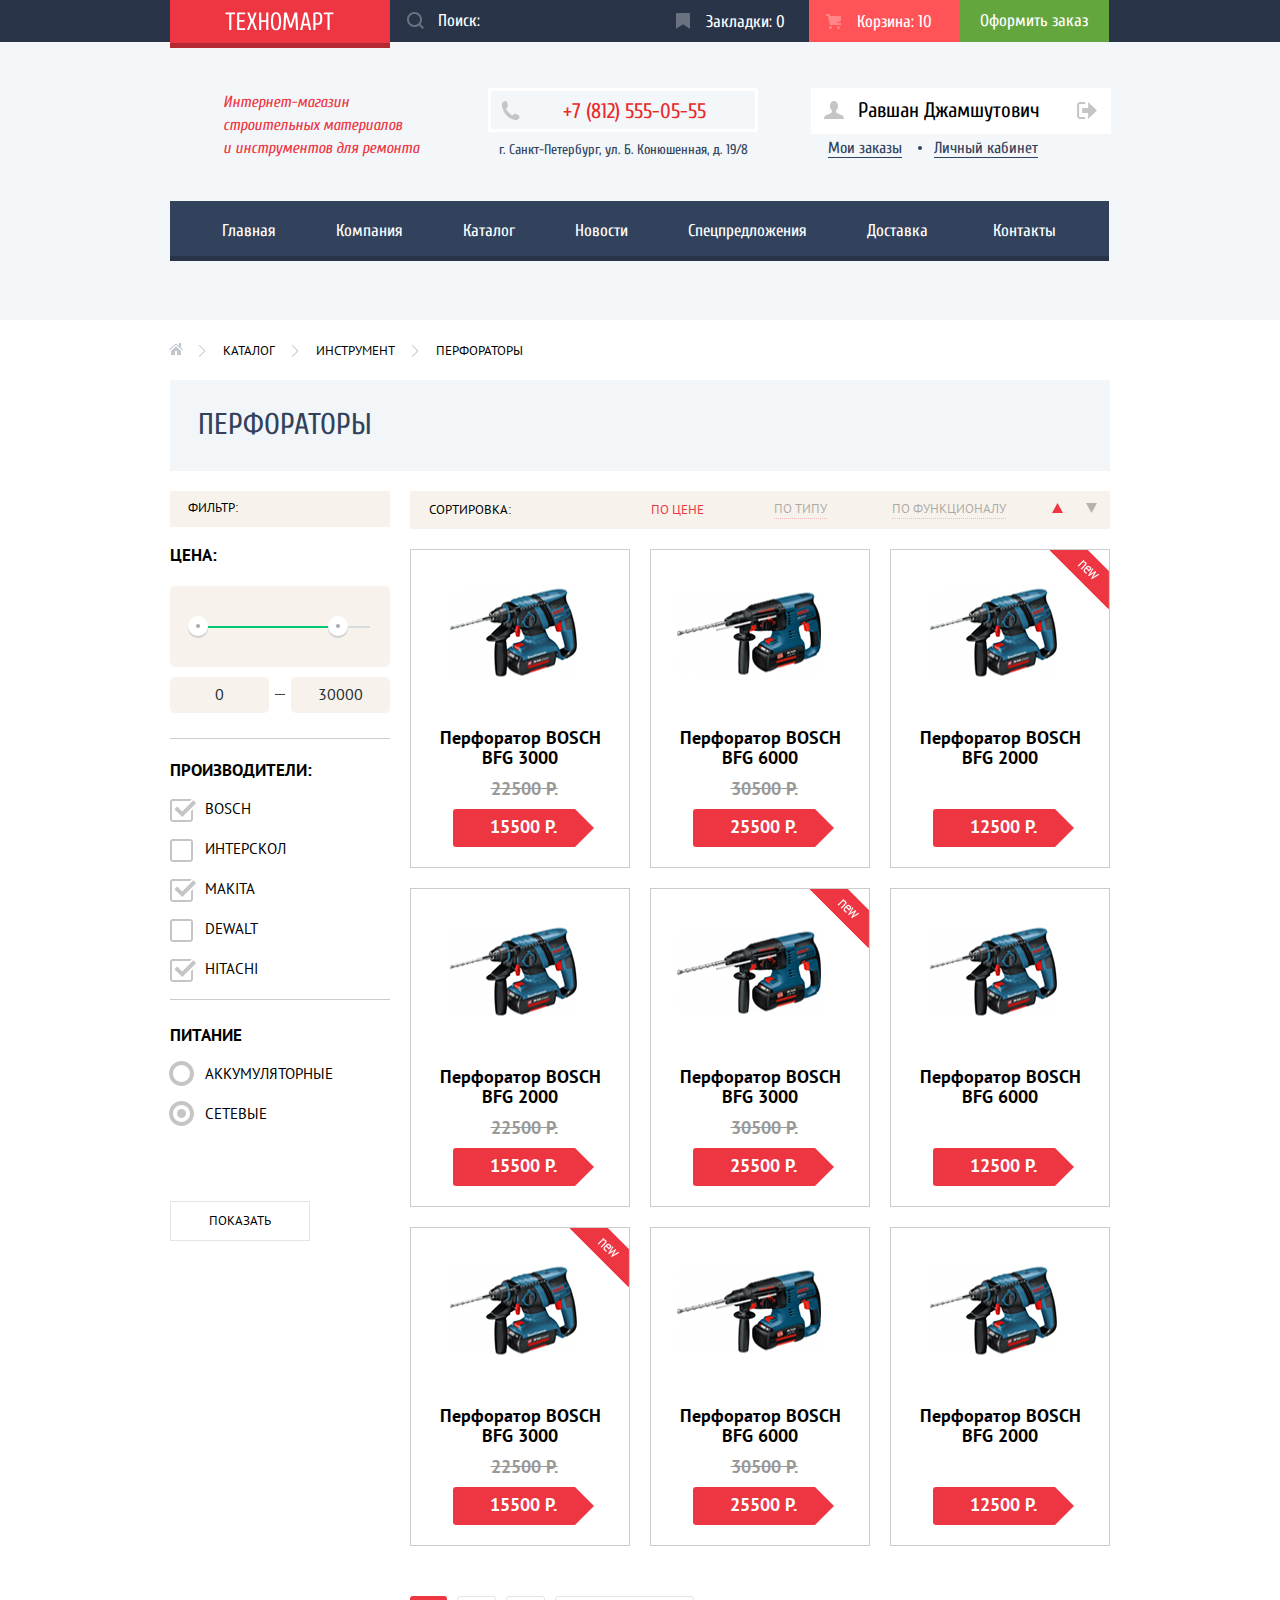
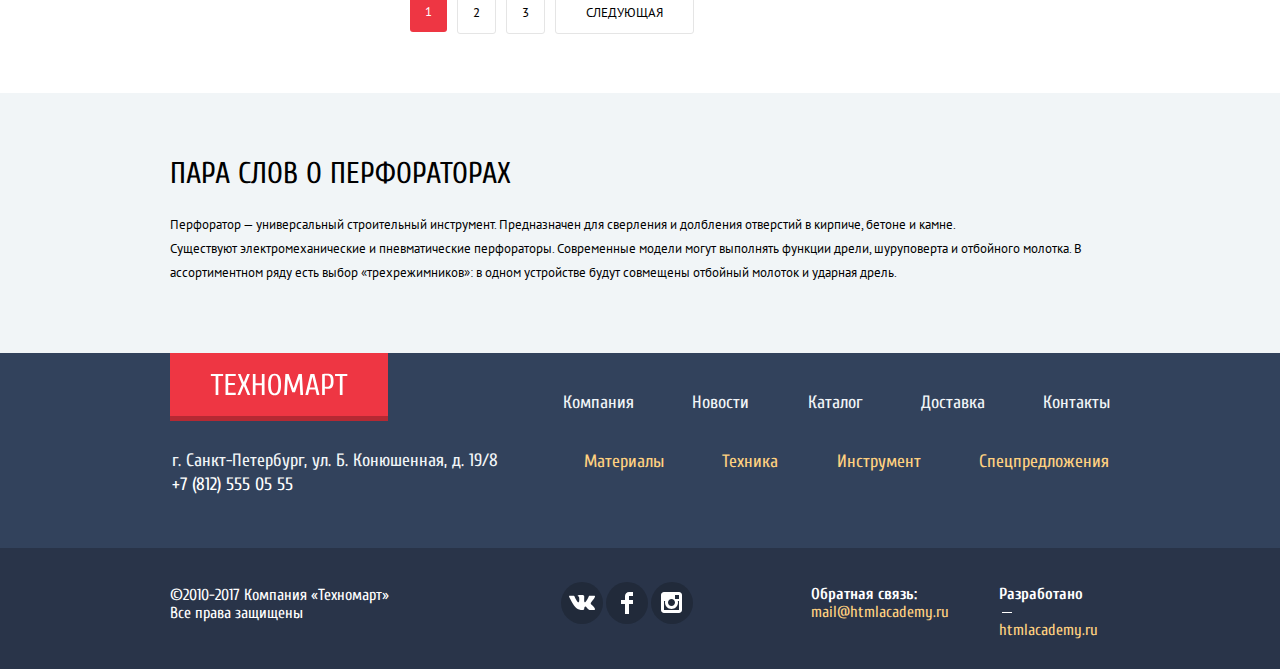
==== commit 2543cb6a: "Защита проекта" ====
--- a/catalog.html
+++ b/catalog.html
@@ -4,7 +4,7 @@
         <meta charset="utf-8">
 		<link href="https://fonts.googleapis.com/css?family=Cuprum:400,400i,700%7CPT+Sans:400,400i,700&display=swap&subset=cyrillic" rel="stylesheet">
 		<link href="css/normalize.css" rel="stylesheet">
-		<link href="css/style.css" rel="stylesheet">
+		<link href="css/min-style.css" rel="stylesheet">
         <title>HTML Academy: Техномарт</title>
     </head>
     <body>
--- a/css/min-style.css
+++ b/css/min-style.css
@@ -0,0 +1 @@
+html,body {font-family: "Cuprum", "Arial", sans-serif;color: #000000;background-color: #ffffff;min-width: 1200px;margin: 0;}a {text-decoration: none;color: #ffffff;margin: 0;padding: 0;}.nav-menu,.nav-menu-catalog,.user-info-list,.service-list,.delivery-company,.breadcrumbs,.filter-form ul,.pagination-list,.footer-site-navigation,.footer-catalog-navigation,.buttons {list-style: none;}.button {font-size: 14px;line-height: 18px;text-align: center;text-transform: uppercase;color: #ffffff;background-color: #ff5357;border: none;border-radius: 3px;padding: 11px 0;}.button:hover,.button:focus {background-color: #ca2c37;border: none;}.button:active {background-color: #ba2732;border: none;}.container {width: 940px;margin: 0 auto;padding: 0 0;}.visually-hidden {position: absolute;border: 0;width: 1px;height: 1px;margin: -1px;padding: 0;clip: rect(0 0 0 0);overflow: hidden;}/*ХЕДЕР*//*логитип, поиск, закладки, корзина, сдалать заказ*/.menu-order-back {color: #ffffff;background-color: #293449;}.menu-order {display: -webkit-box;display: -ms-flexbox;display: flex;-webkit-box-orient: horizontal;-webkit-box-direction: normal;-ms-flex-direction: row;flex-direction: row;-webkit-box-align: center;-ms-flex-align: center;align-items: center;font-size: 17px;line-height: 18px;height: 42px;}.header-logo {position: relative;background-color: #ee3643;-webkit-box-shadow: inset 0 -5px 0 0 rgba(0, 0, 0, 0.24);box-shadow: inset 0px -5px 0 0 rgba(0, 0, 0, 0.24);border-radius: 0;padding: 18px 56px 12px 55px;}.search-form {overflow: hidden;}.search-form-input {color: #ffffff;opacity: 1;background-color: transparent;background-image: url("../img/icon-search-darkgrey.svg");background-repeat: no-repeat;background-position: 17px 12px;border: none;width: 221px;padding: 11px 0 12px 48px;}.search-form input[type="text"]::-webkit-input-placeholder {color: #ffffff;opacity: 1;}.search-form input[type="text"]::-moz-placeholder {color: #ffffff;opacity: 1;}.search-form input[type="text"]:-moz-placeholder {color: #ffffff;opacity: 1;}.search-form input[type="text"]:-ms-input-placeholder {color: #ffffff;opacity: 1;}.search-form input::-ms-clear {display: none;}.search-form-input::-webkit-input-placeholder {color: #ffffff;}.search-form-input::-moz-placeholder {color: #ffffff;}.search-form-input::-moz-placeholder {color: #ffffff;}.search-form-input:-ms-input-placeholder {color: #ffffff;}.search-form-button {display: none;}.search-form-input:hover {background: #212a3a url("../img/icon-search-white.svg") no-repeat 17px 12px;}.search-form-input:focus {color: #000000;background: #ffffff url("../img/icon-search-red.svg") no-repeat 17px 12px;outline: none;}.menu-order-button {font-size: 17px;line-height: 18px;text-align: left;text-transform: none;color: #ffffff;border-radius: 0;min-width: 150px;padding-top: 11px;padding-bottom: 11px;}.cart {padding-top: 12px;}.full-cart {font-family: "Cuprum", "Arial", sans-serif;font-size: 17px;line-height: 18px;padding-top: 12px;}.menu-order-button a {position: absolute;}.menu-order-button:not(.make-order-button):not(.button):hover,.menu-order-button:not(.make-order-button):not(.button):focus {background-color: #212a3a;}.menu-order-button:not(.make-order-button):not(.button):active {color: rgba(255, 255, 255, 0.6);background-color: #161d29;}.menu-order-button .button:active {color: rgba(255, 255, 255, 0.6);}.menu-order-button svg {opacity: 0.3;position: relative;top: 2px;padding-left: 17px;padding-right: 12px;}.menu-order-button:hover svg,.menu-order-button:focus svg {opacity: 1;}.menu-order-button:active svg {opacity: 0.5;}.make-order-button {text-align: center;background-color: #63a63e;width: 150px;padding-top: 12px;padding-bottom: 12px;}.make-order-button:hover,.make-order-button:focus {background-color: #5fbb2d;}.make-order-button:active {color: rgba(255, 255, 255, 0.5);background-color: #518534;}.top-back {background-color: #f4f7f9;}.contacts-account {display: -webkit-box;display: -ms-flexbox;display: flex;-webkit-box-orient: horizontal;-webkit-box-direction: normal;-ms-flex-direction: row;flex-direction: row;-webkit-box-pack: justify;-ms-flex-pack: justify;justify-content: space-between;margin-bottom: 26px;}.shop-name {font-size: 16px;font-weight: normal;font-style: italic;line-height: 23px;color: #ee3643;width: 200px;margin: 49px 0 0 53px;}.shop-name-catalog {margin-right: 12px;}.header-contacts {text-align: center;width: 270px;padding-top: 46px;}.phone-back {display: -webkit-box;display: -ms-flexbox;display: flex;-webkit-box-orient: horizontal;-webkit-box-direction: normal;-ms-flex-direction: row;flex-direction: row;font-size: 21px;color: #e9292a;border: solid 3px #ffffff;padding-top: 8px;padding-bottom: 6px;}.phone-back svg {position: relative;top: 2px;padding-left: 10px;padding-right: 43px;}.address {font-size: 14px;line-height: 24px;text-align: center;color: #32425c;padding-top: 6px;}.user-navigation {display: -webkit-box;display: -ms-flexbox;display: flex;-webkit-box-orient: horizontal;-webkit-box-direction: normal;-ms-flex-direction: row;flex-direction: row;-webkit-box-pack: justify;-ms-flex-pack: justify;justify-content: space-between;width: 281px;margin-top: 46px;}.user-navigation-catalog {display: -webkit-box;display: -ms-flexbox;display: flex;-webkit-box-orient: vertical;-webkit-box-direction: normal;-ms-flex-direction: column;flex-direction: column;-webkit-box-pack: justify;-ms-flex-pack: justify;justify-content: space-between;width: 299px;margin-top: 46px;}.sign-in-button,.sign-up-button {font-size: 21px;text-align: left;color: #000000;background-color: #ffffff;height: 35px;padding-top: 10px;}.sign-in-button {width: 121px;margin-right: 10px;}.sign-in-button svg {position: relative;top: 1px;padding-left: 15px;padding-right: 8px;}.sign-up-button {text-align: center;min-width: 150px;}.user-name {font-size: 21px;text-align: left;color: #000000;background-color: #ffffff;width: 300px;padding-top: 10px;padding-bottom: 12px;}.user-name a {color: #000000;}.user-name svg {position: relative;top: 2px;margin-right: -2px;}.account-icon {padding-left: 13px;padding-right: 11px;}.logout-icon {padding-left: 31px;}.sign-in-button:hover,.sign-up-button:hover,.sign-in-button:focus,.sign-up-button:focus {color: #ee3643;}.sign-in-button:active,.sign-up-button:active,.user-name:active a {color: rgba(0, 0, 0, 0.3);}.sign-in-button:hover polygon,.sign-in-button:focus polygon,.sign-in-button:hover path,.sign-in-button:focus path,.account-icon:hover path,.account-icon:focus path,.logout-icon:hover path,.logout-icon:focus path,.logout-icon:hover polygon,.logout-icon:focus polygon {fill: #32425C;opacity: 1;}.sign-in-button:active svg,.user-name:active svg {fill: #c5c5c5;opacity: 0.3;}.user-info-list {position: relative;display: -webkit-box;display: -ms-flexbox;display: flex;margin-top: 0;padding-left: 17px;padding-top: 5px;}.user-info-item:last-child {margin-left: 32px;}.user-info-item:not(:last-child)::after {content: "";position: absolute;top: 12px;left: 107px;background-color: #32425c;border-radius: 50%;width: 4px;height: 4px;}.user-info-item a {font-size: 16px;line-height: 18px;color: #32425c;background-color: transparent;border-bottom: 1px #32425c solid;}.user-info-item a:hover,.user-info-item a:focus {color: #ee3643;border-bottom: 1px #ee3643 solid;}.user-info-item a:active {color: rgba(50, 66, 92, 0.3);border-bottom: 1px rgba(50, 66, 92, 0.3) solid;}.nav-menu {display: -webkit-box;display: -ms-flexbox;display: flex;-ms-flex-wrap: wrap;flex-wrap: wrap;margin-top: 38px;margin-left:0;margin-right: 0;padding-bottom: 59px;}.nav-menu-catalog {display: -webkit-box;display: -ms-flexbox;display: flex;-ms-flex-wrap: wrap;flex-wrap: wrap;margin-top: 27px;margin-right: 0;padding-bottom: 59px;}.nav-menu li,.nav-menu-catalog li {font-size: 17px;color: #ffffff;background-color: #32425c;-webkit-box-shadow: inset 0 -5px 0 0 #293449;box-shadow: inset 0 -5px 0 0 #293449;margin-left: 0;margin-right: 0;padding: 20px 30px 21px 30px;}.nav-menu li:first-child,.nav-menu-catalog li:first-child,.nav-menu li:nth-child(8n),.nav-menu-catalog li:nth-child(8n) {padding-left: 52px;}.nav-menu li:nth-child(7n),.nav-menu-catalog li:nth-child(7n) {padding-left: 35px;padding-right: 53px;}.nav-menu li:hover,.nav-menu-catalog li:hover,.nav-menu li:focus,.nav-menu-catalog li:focus {background-color: #293449;}.nav-menu li:active,.nav-menu-catalog li:active {background-color: #1d2739;-webkit-box-shadow: none;box-shadow: none;}.nav-menu a:active,.nav-menu-catalog a:active {color: rgba(255, 255, 255, 0.6);}.all-categories {margin-top: 60px;}.categories {display: -webkit-box;display: -ms-flexbox;display: flex;-ms-flex-wrap: wrap;flex-wrap: wrap;-webkit-box-pack: justify;-ms-flex-pack: justify;justify-content: space-between;position: relative;}.delivery-discounts-slider {display: -webkit-box;display: -ms-flexbox;display: flex;-ms-flex-wrap: wrap;flex-wrap: wrap;-webkit-box-pack: justify;-ms-flex-pack: justify;justify-content: space-between;margin-bottom: 50px;}.discounts-delivery {display: -webkit-box;display: -ms-flexbox;display: flex;-webkit-box-orient: vertical;-webkit-box-direction: normal;-ms-flex-direction: column;flex-direction: column;-webkit-box-pack: justify;-ms-flex-pack: justify;justify-content: space-between;height: 266px;}.category-item {font-size: 24px;font-weight: bold;line-height: 30px;color: #ffffff;position: relative;width: 277px;margin-bottom: 20px;padding-top: 20px;padding-left: 23px;}.category-item-button {font-size: 14px;line-height: 18px;text-transform: uppercase;text-align: center;color: #ffffff;background-color: rgba(0, 0, 0, 0.1);width: 135px;margin-top: 14px;margin-bottom: 20px;padding-top: 11px;padding-bottom: 10px;}.category-item-button:focus,.category-item-button:hover {background-color: rgba(0, 0, 0, 0.2);}.category-item-button:active {background-color: rgba(0, 0, 0, 0.3);}.category-item-materials {background-color: #ffbf47;background-image: url("../img/icon-1.svg");background-repeat: no-repeat;background-size: 44px 65px;background-position: 213px 31px;}.category-item-tools {background-color: #3bbce3;background-image: url("../img/icon-2.svg");background-repeat: no-repeat;background-size: 75px 61px;background-position: 197px 33px;}.category-item-technics {background-color: #dc91d8;background-image: url("../img/icon-3.svg");background-repeat: no-repeat;background-size: 78px 62px;background-position: 191px 31px;}.category-item-discounts {background-color: #8ed78f;background-image:url("../img/icon-4.svg");background-repeat: no-repeat;background-size: 59px 72px;background-position: 196px 26px;}.category-item-delivery {background-color: #ffc047;background-image: url("../img/icon-5.svg");background-repeat: no-repeat;background-size: 78px 63px;background-position: 191px 32px;}.slides {display: inline-block;vertical-align: top;position: relative;color: #ffffff;margin-right: 20px;}.slides .name {font-size: 36px;text-transform: uppercase;background-color: transparent;position: absolute;top: 22px;left: 24px;}.slides .comment {font-size: 18px;line-height: 24px;background-color: transparent;position: absolute;top: 63px;left: 25px;}.slides a {width: 195px;position: absolute;top: 206px;left: 25px;}.perfotators div {display: none;}.slider {position: relative;color: #ffffff;}.slider-list {margin: 0;padding: 0;}.slider-controls-rounds {position: absolute;left: 310px;bottom: 45px;z-index: 20;text-align: center;-webkit-transform: translateX(-50%);-ms-transform: translateX(-50%);transform: translateX(-50%);width: 40px;height: 10px;}.slider-controls-round {display: inline-block;vertical-align: bottom;background-color: #ffffff;border: 2px solid #ffffff;border-radius: 50%;width: 8px;height: 8px;}.slider-controls-round:first-child {margin-right: 5px;}.slider-controls-left {position: absolute;top: 114px;left: 24px;z-index: 20;}.slider-controls-right {position: absolute;top: 114px;right: 40px;z-index: 20;}.slides {display: none;}#product-1:checked ~ .slider #slide-1,#product-2:checked ~ .slider #slide-2 {background-color: #ee3643;border: 2px solid #ffffff;}#product-1:checked ~ .slider-list .slider-item:nth-child(1) {display: block;}#product-2:checked ~ .slider-list .slider-item:nth-child(2) {display: block;}#product-1:checked ~ .slider #slide1,#product-2:checked ~ .slider #slide2 {display: block;}.popular-item {display: -webkit-box;display: -ms-flexbox;display: flex;-webkit-box-orient: horizontal;-webkit-box-direction: normal;-ms-flex-direction: row;flex-direction: row;-webkit-box-pack: justify;-ms-flex-pack: justify;justify-content: space-between;-webkit-box-align: center;-ms-flex-align: center;align-items: center;background-color: #f9f5f0;margin-top: 2px;}.popular-item-title {font-size: 30px;font-weight: normal;text-transform: uppercase;color: #32425c;padding-left: 29px;}.brands {margin: 0;padding: 0;}.popular-item-button {width: 253px;margin-top: 6px;margin-bottom: 10px;margin-right: 23px;padding: 9px 0;}.brands {display: -webkit-box;display: -ms-flexbox;display: flex;-ms-flex-wrap: wrap;flex-wrap: wrap;-webkit-box-pack: justify;-ms-flex-pack: justify;justify-content: space-between;margin-bottom: 31px;}.brand {display: inline-block;text-align: center;vertical-align: top;background-color: #ffffff;border: solid 1px #e5e5e5;width: 220px;min-height: 145px;margin-top: 18px;}.brand:before {display: inline-block;height: 100%;vertical-align: middle;content: "";position: absolute;}.brand img {display: inline-block;vertical-align: top;position: relative;}.bosch img {top: 53px;}.makita img {top: 50px;}.dewalt img {top: 48px;}.interskol img {top: 20px;}.hitachi img {top: 58px;}.lg img {top: 35px;}.aeg img {top: 23px;}.metabo img {top: 34px;}.brand:hover,.brand:focus {-webkit-box-shadow: 0 10px 25px 0 rgba(41, 52, 73, 0.5);box-shadow: 0 10px 25px 0 rgba(41, 52, 73, 0.5);}.brand:active {opacity: 0.3;-webkit-box-shadow: 0 4px 10px 0 rgba(41, 52, 73, 0.5);box-shadow: 0 4px 10px 0 rgba(41, 52, 73, 0.5);}.service-back {background-color: #f4f7f9;margin-top: 82px;padding-top: 32px;}.service-title {font-size: 30px;font-weight: normal;text-transform: uppercase;}.service-description {font-family: "PT Sans", "Arial", sans-serif;font-size: 13px;line-height: 24px;color: #000000;width: 400px;margin-top: -5px;margin-bottom: -1px;}.service-slider {position: relative;display: -webkit-box;display: -ms-flexbox;display: flex;margin-right: 0;}.service-list {margin: 0;padding: 0;}.service-list p {margin-top: 0;}.service-buttons {margin-top: 69px;}.service-label {display: block;font-size: 21px;font-weight: bold;line-height: 30px;color: #ffffff;background-color: #32425c;-webkit-box-shadow: 0 1px 0 0 #293449, inset 0 1px 0 0 #405069;box-shadow: 0 1px 0 0 #293449, inset 0 1px 0 0 #405069;width: 217px;padding: 15px 0 17px 22px;}.service-label:hover,.service-label:focus {background-color: #293449;}.service-label:active,#delivery-slide:checked~.service-buttons .delivery-label,#guarantee-slide:checked~.service-buttons .guarantee-label,#loan-slide:checked~.service-buttons .loan-label {color: #32425c;background-color: #ffffff;-webkit-box-shadow: 0 1px 0 0 #ffffff, inset 0.6px 0.8px 0 0 #ffffff;box-shadow: 0 1px 0 0 #ffffff, inset 0.6px 0.8px 0 0 #ffffff;}.service-shadow {position: absolute;top: 20px;left: 230px;width: 10px;height: 280px;background: url("../img/shadow.png") no-repeat;}.service-back input {display: none;}.service-list {position: relative;margin-top: 65px;}.service-slide {position: absolute;display: none;background-color: transparent;width: 630px;min-height: 282px;margin-left: 80px;padding-right: 0;}.service-slide h4 {font-size: 36px;font-weight: normal;text-transform: uppercase;color: #32425c;margin-top: 0;margin-bottom: 23px;}.service-slide p {position: relative;font-family: "PT Sans", "Arial", sans-serif;font-size: 13px;line-height: 24px;color: #000000;margin-bottom: 0;margin-right: 0;}.service-slide:nth-of-type(1) p {width: 275px;}.service-slide:nth-of-type(2) p {width: 375px;}.service-slide:nth-of-type(3) p {margin-bottom: 31px;width: 279px;}.service-slide-delivery {position: relative;background-image: url("../img/delivery.png");background-repeat: no-repeat;background-size: 468px 261px;background-position: 150px 25px;}.service-slide-guarantee {position: relative;background-image: url("../img/guarantee.png");background-repeat: no-repeat;background-size: 389px 283px;background-position: 240px 0;}.service-slide-credit {position: relative;background-image: url("../img/credit.png");background-repeat: no-repeat;background-size: 465px 285px;background-position: 158px 0;}.service-slide-credit div {width: 195px;margin-top: 40px;}.service-label:active,#delivery-slide:checked~.service-list .service-slide:nth-of-type(1),#guarantee-slide:checked~.service-list .service-slide:nth-of-type(2),#loan-slide:checked~.service-list .service-slide:nth-of-type(3) {display: block;}.about-company-contacts {display: -webkit-box;display: -ms-flexbox;display: flex;-webkit-box-orient: horizontal;-webkit-box-direction: normal;-ms-flex-direction: row;flex-direction: row;margin-bottom: 86px;padding-left: 0;}.description-company {width: 519px;padding-left: 0;padding-right: 125px;}.description-company h3,.our-office h3 {font-size: 30px;font-weight: normal;text-transform: uppercase;margin: 0;padding: 0;margin-top: 82px;}.description-company p {font-family: "PT Sans", "Arial", sans-serif;font-size: 13px;line-height: 24px;margin: 0;padding: 0;margin-top: 25px;}.description-company p:nth-of-type(3) {margin-top: 0;}.our-office {display: -webkit-box;display: -ms-flexbox;display: flex;-webkit-box-orient: vertical;-webkit-box-direction: normal;-ms-flex-direction: column;flex-direction: column;}.our-office p {font-family: "PT Sans", "Arial", sans-serif;font-size: 13px;line-height: 24px;width: 185px;margin: 0;margin-bottom: 30px;padding-top: 25px;}.write-us-button {width: 300px;margin-top: 36px;}.about-company-button {font-size: 14px;width: 220px;margin-top: 39px;padding-left: 40px;padding-right: 40px;}.delivery-company {display: inline;margin-left: 0;padding-left: 0;}.delivery-company-item {font-size: 18px;line-height: 20px;width: 228px;height: 16px;margin-bottom: 25px;}.delivery-company-item:first-child {margin-top: 20px;margin-bottom: 22px;}.delivery-company-item:last-child {margin-bottom: 50px;padding-bottom: 0;}.delivery-company-item svg {width: 25px;height: 16px;opacity: 1;padding-right: 8px;}.breadcrumbs {display: -webkit-box;display: -ms-flexbox;display: flex;padding-top: 5px;padding-left: 0;}.breadcrumbs-icon-home {margin-left: -2px;}.breadcrumbs-item:not(:last-child)::after {content: "";display: inline-block;vertical-align: middle;background-image: url("../img/icon-right-small.svg");width: 9px;height: 12px;margin-left: 12px;margin-right: 16px;}.breadcrumbs-item a {font-family: "PT Sans", "Arial", sans-serif;font-size: 13px;line-height: 18px;color: #000000;text-transform: uppercase;}.breadcrumbs-icon-home:hover polygon,.breadcrumbs-icon-home:focus polygon,.breadcrumbs-icon-home:hover path,.breadcrumbs-icon-home:focus path {fill: #32425C;}.breadcrumbs-icon-home:active polygon,.breadcrumbs-icon-home:active path {fill: #C1C6CE;}.catalog-category h1 {font-size: 30px;font-weight: normal;text-transform: uppercase;text-align: left;color: #32425c;background-color: #f2f6f8;padding: 28px 0 28px 28px;margin-bottom: 20px;}.catalog {display: -webkit-box;display: -ms-flexbox;display: flex;-webkit-box-orient: horizontal;-webkit-box-direction: normal;-ms-flex-direction: row;flex-direction: row;}.filter-form {font-family: "PT Sans", "Arial", sans-serif;width: 220px;padding-left: 0;padding-right: 20px;}.sorted-goods-pagination {width: 700px;}.filter {font-family: "PT Sans", "Arial", sans-serif;font-size: 13px;line-height: 18px;text-transform: uppercase;color: #000000;background-color: #f7f3ec;margin-top: 0;padding: 8px 2px 10px 18px;}.filter-form fieldset {border: none;margin: 0;margin-left: 0;padding: 0;}.filter-item legend {font-size: 17px;font-weight: bold;line-height: 30px;text-transform: uppercase;margin-left: 0;margin-bottom: 16px;}.filter-item-price input {border: none;background-color: #f7f3ec;margin-bottom: 25px;}.range-controls {position: relative;height: 41px;background-color: #f7f3ec;border-radius: 5px;margin-bottom: 10px;padding: 40px 0 0 20px;}.range-controls .scale {background: #d7dcde;height: 2px;width: 90%;}.range-controls .bar {background: #00ca74;height: 2px;margin-left: 0%;width: 80%;}.range-controls .toggle {position: absolute;background-color: #ababab;border: 8px solid #ffffff;border-radius: 50%;-webkit-box-shadow: 0 2px 1px 0 #cfcfcf;box-shadow: 0 2px 1px 0 #cfcfcf;top: 30px;left: -1px;width: 4px;height: 4px;cursor: pointer;}.range-controls .toggle-min {left: 18px;}.range-controls .toggle-max {left: 158px;}.range-filter{width: 100%;}.price-controls {display: -webkit-box;display: -ms-flexbox;display: flex;-webkit-box-orient: horizontal;-webkit-box-direction: normal;-ms-flex-direction: row;flex-direction: row;-webkit-box-pack: justify;-ms-flex-pack: justify;justify-content: space-between;font-size: 0;border-bottom: 1px #cccccc solid;width: 180px;}.price-controls li {font-size: 17px;line-height: 18px;text-transform: uppercase;margin-right: 0;}.price-controls li {position: relative;margin-right: 10px;margin-left: -40px;}.price-controls li:last-child {margin-right: 0;}.price-controls li:not(:last-child)::after {content: "";position: absolute;background-color: #444444;top: 17px;left: 105px;width: 10px;height: 1px;}.price-controls input {font-size: 16px;text-align: center;color: #283136;background-color: #f7f3ec;border: none;border-radius: 5px;width: 95px;padding-top: 8px;padding-bottom: 10px;}.filter-item {margin: 0;padding: 0;}.filter-item-brands legend {font-size: 17px;line-height: 30px;margin-bottom: -2px;padding-top: 16px;}.filter-option {margin-bottom: 7px;padding-left: 0px;margin-left: -5px;}.filter-option label {display: block;position: relative;font-size: 15px;line-height: 20px;text-transform: uppercase;padding-bottom: 13px;cursor: pointer;}.filter-item-brands ul {border-bottom: 1px #cccccc solid;margin-bottom: 20px;}.filter-input:hover + label,.filter-input:focus + label {color: #663d15;}.filter-input:disabled + label {color: #000000;opacity: 0.5;}.filter-input-checkbox + label::before {content: "";position: absolute;top: 0;left: -35px;width: 23px;height: 23px;background: url("../img/checkbox-off.svg") no-repeat;}.filter-input-checkbox:checked + label::before {content: "";position: absolute;top: 0;left: -35px;width: 27px;height: 23px;background: url("../img/checkbox-on.svg") no-repeat;}.filter-input-checkbox:focus + label::before,.filter-input-checkbox:hover + label::before {content: "";position: absolute;left: -35px;top: 0;width: 23px;height: 23px;background: url("../img/checkbox-off-hover.svg") no-repeat;}.filter-input-checkbox:checked:focus + label::before,.filter-input-checkbox:checked:hover + label::before {content: "";position: absolute;top: 0;left: -35px;width: 27px;height: 23px;background: url("../img/checkbox-on-hover.svg") no-repeat;}.filter-item-power li:last-of-type {margin-bottom: 64px;}.filter-item-power legend {font-size: 17px;line-height: 30px;margin-bottom: -2px;padding-left: 0;}.filter-input-radio + label::before {content: "";position: absolute;left: -36px;top: -3px;width: 25px;height: 25px;background-image: url("../img/radio-off.svg");}.filter-input-radio:checked + label::before {content: "";position: absolute;top: -3px;left: -36px;width: 25px;height: 25px;background-image: url("../img/radio-on.svg");}.filter-input-radio:focus + label::before,.filter-input-radio:hover + label::before {content: "";position: absolute;left: -36px;top: -3px;width: 25px;height: 25px;background-image: url("../img/radio-off-hover.svg");}.filter-input-radio:checked:focus + label::before,.filter-input-radio:checked:hover + label::before {content: "";position: absolute;top: -3px;left: -36px;width: 25px;height: 25px;background-image: url("../img/radio-on-hover.svg");}.show-result {font-family: "PT Sans", "Arial", sans-serif;font-size: 13px;line-height: 18px;text-transform: uppercase;text-align: center;color: #000000;background-color: #ffffff;border: solid 1px #e5e5e5;width: 140px;padding-top: 10px;padding-bottom: 10px;}.catalog-sort {display: -webkit-box;display: -ms-flexbox;display: flex;-ms-flex-wrap: wrap;flex-wrap: wrap;-webkit-box-align: center;-ms-flex-align: center;align-items: center;background-color: #f7f3ec;}.catalog-sort-title,.catalog-sort-button {font-family: "PT Sans", "Arial", sans-serif;font-size: 13px;text-transform: uppercase;font-weight: normal;line-height: 18px;color: #000000;}.triangles {display: block;position: relative;margin-left: 30px;margin-right: 10px;width: 60px;}.triangles a:first-of-type {position: absolute;top: -10px;left: 16px;}.triangles a:last-of-type {position: absolute;top: -10px;left: 50px;}.catalog-sort-title {margin: 10px 140px 10px 19px;}.catalog-sort-button {opacity: 0.3;border-bottom: 1px dotted #ee3643;}.catalog-sort a:first-of-type {margin-right: 70px;}.catalog-sort a:nth-of-type(2) {margin-right: 65px;}.catalog-sort a:nth-of-type(3) {margin-right: 0;}.catalog-sort-button:hover,.catalog-sort-button:focus {opacity: 1;border-bottom: 1px solid #ee3643;}.catalog-sort-button.active {color: #ee3643;border: none;opacity: 1;}.triangle-button,.triangle-button:hover,.triangle-button:focus {border: none;padding-right: 17px;}.triangle-button.active path {fill: #ee3643;opacity: 1;}.catalog-items {display: -webkit-box;display: -ms-flexbox;display: flex;-ms-flex-wrap: wrap;flex-wrap: wrap;font-family: "PT Sans", "Arial", sans-serif;width: 700px;margin-top: 20px;}.catalog-items-main {display: -webkit-box;display: -ms-flexbox;display: flex;-ms-flex-wrap: wrap;flex-wrap: wrap;-webkit-box-pack: justify;-ms-flex-pack: justify;justify-content: space-between;font-family: "PT Sans", "Arial", sans-serif;margin-top: 15px;margin-right: 0;}.catalog-item {position: relative;font-size: 18px;font-weight: bold;line-height: 20px;text-align: center;border: 1px solid #cccccc;width: 218px;margin-bottom: 17px;}.catalog-items .catalog-item {margin-left: 0;margin-right: 20px;margin-bottom: 20px;}.catalog-items .catalog-item:nth-of-type(3n) {margin-right: 0;}.catalog-item:hover,.catalog-item:focus,.catalog-item:active {-webkit-box-shadow: 0 10px 25px 0 rgba(41, 52, 73, 0.5);box-shadow: 0 10px 25px 0 rgba(41, 52, 73, 0.5);}.flag-new::before {content: "";position: absolute;top: 0px;right: 0px;z-index: 20;width: 60px;height: 59px;background: url("../img/new-flag.png") no-repeat;}.catalog-item .actions {position: absolute;background-color: rgba(255, 255, 255, 1);border: none;top: 0;left: 0;width: 218px;height: 88px;padding: 44px 0;z-index: 10;}.actions .buy,.actions .bookmark {font-family: "Cuprum", "Arial", sans-serif;display: block;font-size: 14px;font-weight: normal;line-height: 18px;text-transform: uppercase;text-decoration: none;color: #ffffff;background-color: #63a63e;border-radius: 3px;-webkit-box-shadow: inset 0 -3px 0 0 #367315;box-shadow: inset 0 -3px 0 0 #367315;width: 135px;margin: 0 auto;margin-bottom: 8px;padding: 10px 0;}.actions .buy {text-align: left;}.actions .buy svg {opacity: 0.3;position: relative;top: 2px;padding-left: 12px;padding-right: 22px;}.actions .bookmark {color: #32425c;font-size: 14px;width: 129px;padding: 7px 0;background-color: #ffffff;border: 3px solid #367315;-webkit-box-shadow: none;box-shadow: none;}.actions .buy:hover,.actions .buy:focus {background-color: #5fbb2d;}.actions .buy:active {background-color: #518534;-webkit-box-shadow: none;box-shadow: none;}.buy:hover svg,.buy:focus svg,.buy:active svg {opacity: 1;}.actions .bookmark:hover,.actions .bookmark:focus {border: solid 3px #32425c;}.actions .bookmark:active {opacity: 0.3;border: solid 3px #32425c;}.catalog-item .actions {display: none;}.catalog-item:hover .actions {display: block;}.catalog-item .image {width: 218px;height: 168px;}.catalog-item img {max-width: 100%;}.title a {color: #000000;}.catalog-item .title {min-height: 40px;padding: 0 25px;margin-top: 10px;}.catalog-item .discount {text-decoration: line-through;color: #999999;min-height: 20px;margin-top: 11px;margin-left: 8px;}.catalog-item .price {position: relative;color: #ffffff;background: #ee3643;border-radius: 3px;width: 80px;margin-top: 10px;margin-left: 42px;margin-bottom: 20px;padding: 8px 30px 10px 30px;}.catalog-item .price:after {content: "";position: absolute;top: 0;right: -20px;width: 0;height: 0;border: 19px solid #ffffff;border-left-color: #ee3643;}.pagination-list {display: -webkit-box;display: -ms-flexbox;display: flex;margin-top: 30px;padding-left: 0;}.pagination-item a {display: block;border-radius: 3px;margin-right: 10px;padding: 7px 15px 11px 15px;}.pagination-item:last-child a {margin-bottom: 43px;padding: 7px 30px 11px 30px;}.catalog-button {font-family: "PT Sans", "Arial", sans-serif;font-size: 13px;font-weight: normal;line-height: 18px;text-transform: uppercase;color: #000000;background-color: #ffffff;border: 1px solid #e5e5e5;border-radius: 3px;padding: 10px 40px;}.catalog-button:hover,.catalog-button:focus {border: 1px solid #bdc6ca;}.catalog-button:active {border: 1px solid #ee3643;}.active .catalog-button {color: #ffffff;background-color: #ee3643;border: none;}.about-perforator {background-color: #f1f5f7;padding-top: 34px;padding-bottom: 68px;}.about-perforator h3 {font-size: 30px;text-transform: uppercase;font-weight: normal;text-align: left;color: #000000;margin-bottom: 22px;}.about-perforator p {font-family: "PT Sans", "Arial", sans-serif;font-size: 13px;line-height: 24px;text-align: left;color: #000000;width: 938px;margin-bottom: 0;padding-right: 0;}.footer-nav-back .container,.footer-copyright {display: -webkit-box;display: -ms-flexbox;display: flex;-webkit-box-orient: horizontal;-webkit-box-direction: normal;-ms-flex-direction: row;flex-direction: row;-webkit-box-pack: justify;-ms-flex-pack: justify;justify-content: space-between;}.footer-nav-back {font-size: 18px;background-color: #32425c;}.footer-contacts {width: 330px;}.footer-logo-back img {background-color: #ee3643;-webkit-box-shadow: inset 0px -5px 0 0 rgba(0, 0, 0, 0.24);box-shadow: inset 0px -5px 0 0 rgba(0, 0, 0, 0.24);padding: 20px 40px 25px 40px;}.footer-address {font-style: normal;line-height: 24px;color: #f1f5f7;padding-top:22px;padding-left: 2px;}.footer-navigation {display: -webkit-box;display: -ms-flexbox;display: flex;-webkit-box-orient: vertical;-webkit-box-direction: normal;-ms-flex-direction: column;flex-direction: column;width: 550px;margin-top: 22px;}.footer-site-navigation {display: -webkit-box;display: -ms-flexbox;display: flex;-ms-flex-wrap: wrap;flex-wrap: wrap;-webkit-box-pack: justify;-ms-flex-pack: justify;justify-content: space-between;padding-bottom: 2px;padding-left: 3px;}.footer-site-navigation a {color: #f1f5f7;}.footer-site-navigation a:hover,.footer-site-navigation a:focus {text-decoration: underline;}.footer-site-navigation a:active {text-decoration: none;color: rgba(241, 245, 247, 0.5);}.footer-catalog-navigation {display: -webkit-box;display: -ms-flexbox;display: flex;-ms-flex-wrap: wrap;flex-wrap: wrap;-webkit-box-pack: justify;-ms-flex-pack: justify;justify-content: space-between;width: 525px;margin-bottom: 75px;padding-left: 24px;}.footer-catalog-navigation a {color: #ffd180;}.footer-catalog-navigation a:hover,.footer-catalog-navigation a:focus {text-decoration: underline;}.footer-catalog-navigation a:active {text-decoration: none;color: rgba(255, 209, 128, 0.5);}.footer-copyright-back {font-size: 16px;line-height: 18px;color: #ffffff;background-color: #293449;padding-top: 22px;padding-left: 0px;padding-bottom: 30px;}.copyright {display: -webkit-box;display: -ms-flexbox;display: flex;-webkit-box-orient: horizontal;-webkit-box-direction: normal;-ms-flex-direction: row;flex-direction: row;-webkit-box-pack: justify;-ms-flex-pack: justify;justify-content: space-between;}.footer-copyright {display: -webkit-box;display: -ms-flexbox;display: flex;-ms-flex-wrap: wrap;flex-wrap: wrap;width: 228px;margin-right: 54px;}.footer-social {display: -webkit-box;display: -ms-flexbox;display: flex;-ms-flex-wrap: wrap;flex-wrap: wrap;width: 135px;margin-left: -6px;padding-top: 12px;padding-left: 0;}.footer-social a {display: inline-block;vertical-align: top;opacity: 1;background-color: #212a3a;border-radius: 50%;width: 42px;height: 42px;margin-right: 3px;}.footer-social a:hover,.footer-social a:focus,.footer-social a:active {background-color: #ee3643;}.footer-social .vk {opacity: 1;padding: 13px 0 14px 8px;}.footer-social .fb {opacity: 1;padding: 10px 0 10px 15px;}.footer-social .instagram {opacity: 1;padding: 10px 0 11px 10px;}.footer-copyright-contacts {font-size: 16px;line-height: 18px;color: #ffd180;}.footer-copyright-contacts:hover,.footer-copyright-contacts:focus {text-decoration: underline;}.footer-copyright-contacts:active {color: #ee3643;text-decoration: none;}.footer-other-contacts {display: -webkit-box;display: -ms-flexbox;display: flex;-webkit-box-orient: horizontal;-webkit-box-direction: normal;-ms-flex-direction: row;flex-direction: row;-webkit-box-pack: justify;-ms-flex-pack: justify;justify-content: space-between;width: 284px;margin-right: 15px;margin-left: 0;padding-top: 15px;padding-left: 0;}.footer-email {display: block;width: 135px;}.footer-site {display: block;width: 96px;padding-left: 10px;}.footer-site b:after {content: "";display: inline-block;background-color: #ffffff;width: 10px;height: 1px;vertical-align: middle;margin-left: 3px;}@-webkit-keyframes shake {0%,100% {-webkit-transform: translateX(0);transform: translateX(0);}10%,30%,50%,70%,90% {-webkit-transform: translateX(-10px);transform: translateX(-10px);}20%,40%,60%,80% {-webkit-transform: translateX(10px);transform: translateX(10px);}}@keyframes shake {0%,100% {-webkit-transform: translateX(0);transform: translateX(0);}10%,30%,50%,70%,90% {-webkit-transform: translateX(-10px);transform: translateX(-10px);}20%,40%,60%,80% {-webkit-transform: translateX(10px);transform: translateX(10px);}}.modal {position: fixed;top: 50%;left: 50%;z-index: 100;-webkit-box-sizing: border-box;box-sizing: border-box;color: #000000;background-color: #ffffff;-webkit-box-shadow: 0 30px 50px rgba(0, 0, 0, 0.7);box-shadow: 0 30px 50px rgba(0, 0, 0, 0.7);}.form-container {width: 480px;margin: 0 auto;}.modal-error {-webkit-animation: shake 0.6s;animation: shake 0.6s;}.modal-close {position: absolute;top: 9px;right: 9px;width: 21px;height: 21px;font-size: 0;background-color: transparent;border: 0;cursor: pointer;}.modal-close::before,.modal-close::after {content: "";position: absolute;top: 10px;left: 2px;width: 19px;height: 3px;background-color: #ee3643;}.modal-close::before {-webkit-transform: rotate(45deg);-ms-transform: rotate(45deg);transform: rotate(45deg);}.modal-close::after {-webkit-transform: rotate(-45deg);-ms-transform: rotate(-45deg);transform: rotate(-45deg);}.modal-message {display: none;border-top: 7px #ee3643 solid;width: 620px;min-height: 420px;margin-left: -320px;margin-top: -210px;}.modal-show {display: block;}.message-form label {font-size: 18px;}.message-form input::-ms-clear {display: none;}.message-form input {font-family: "PT Sans", "Arial", sans-serif;font-size: 13px;line-height: 18px;display: block;color: #a9a9a9;border: 2px solid #dee3e4;border-radius: 5px;-webkit-box-shadow: none;box-shadow: none;outline: none;width: 200px;height: 38px;margin-top: 8px;margin-right: 0;padding-left: 16px;}.message-form textarea {display: block;font-family: "PT Sans", "Arial", sans-serif;font-size: 13px;line-height: 18px;color: #a9a9a9;border: 2px solid #dee3e4;border-radius: 5px;-webkit-box-shadow: none;box-shadow: none;outline: none;width: 460px;height: 96px;margin-top: 8px;margin-right: 0;padding-top: 13px;padding-left: 16px;resize: none;}.message-form input:hover,.message-form textarea:hover {color: #999999;border: 2px solid #b5b5b5;}.message-form input:focus,.message-form textarea:focus,.message-form input:active,.message-form textarea:active {color: #000000;border-color: #ee3643;}.message-form placeholder {color: #a9a9a9;}.name-email {display: -webkit-box;display: -ms-flexbox;display: flex;-webkit-box-orient: horizontal;-webkit-box-direction: normal;-ms-flex-direction: row;flex-direction: row;-webkit-box-pack: justify;-ms-flex-pack: justify;justify-content: space-between;margin-bottom: 20px;padding-top: 43px;}.form-button-message-background {text-align: left;background-color: #f4f4f4;height: 112px;margin-top: 37px;padding-bottom: 0;padding-left: 0;}.form-button-message {font-size: 14px;line-height: 18px;text-align: center;color: #ffffff;background-color: #ee3643;width: 100%;margin-top: 37px;padding-top: 9px;padding-bottom: 9px;}.modal-cart {background-image: url("../img/modal-check.svg");background-repeat: no-repeat;background-position: 70px 48px;border-top: 7px #ee3643 solid;width: 620px;display: none;min-height: 260px;margin-left: -310px;margin-top: -130px;}.modal-show {display: block;}.modal-cart h2 {font-size: 30px;margin: 0;padding: 0;padding-top: 66px;padding-left: 99px;}.buttons {display: -webkit-box;display: -ms-flexbox;display: flex;-webkit-box-orient: horizontal;-webkit-box-direction: normal;-ms-flex-direction: row;flex-direction: row;-webkit-box-pack: justify;-ms-flex-pack: justify;justify-content: space-between;font-size: 14px;line-height: 18px;margin: 0;padding: 0;padding-top: 37px;}.form-button-cart-background {text-align: left;vertical-align: middle;background-color: #f4f4f4;height: 112px;margin-top: 63px;padding-bottom: 0;padding-left: 0;}.form-button-cart {text-align: center;color: #ffffff;background-color: #ee3643;width: 220px;padding-top: 12px;padding-bottom: 12px;}.form-button-continue {text-align: center;background-color: #ffffff;border-radius: 3px;width: 220px;padding-top: 12px;padding-bottom: 12px;}.form-button-continue a {text-transform: uppercase;color: #000000;}.modal-map {width: 940px;min-height: 446px;margin-left: -470px;margin-top: -223px;background-image: url("../img/map-big.png");background-repeat: no-repeat;background-position: 0 0;display: none;}.modal-map p {display: none;}.modal-show {display: block;}.modal-error {-webkit-animation: shake 0.6s;animation: shake 0.6s;}